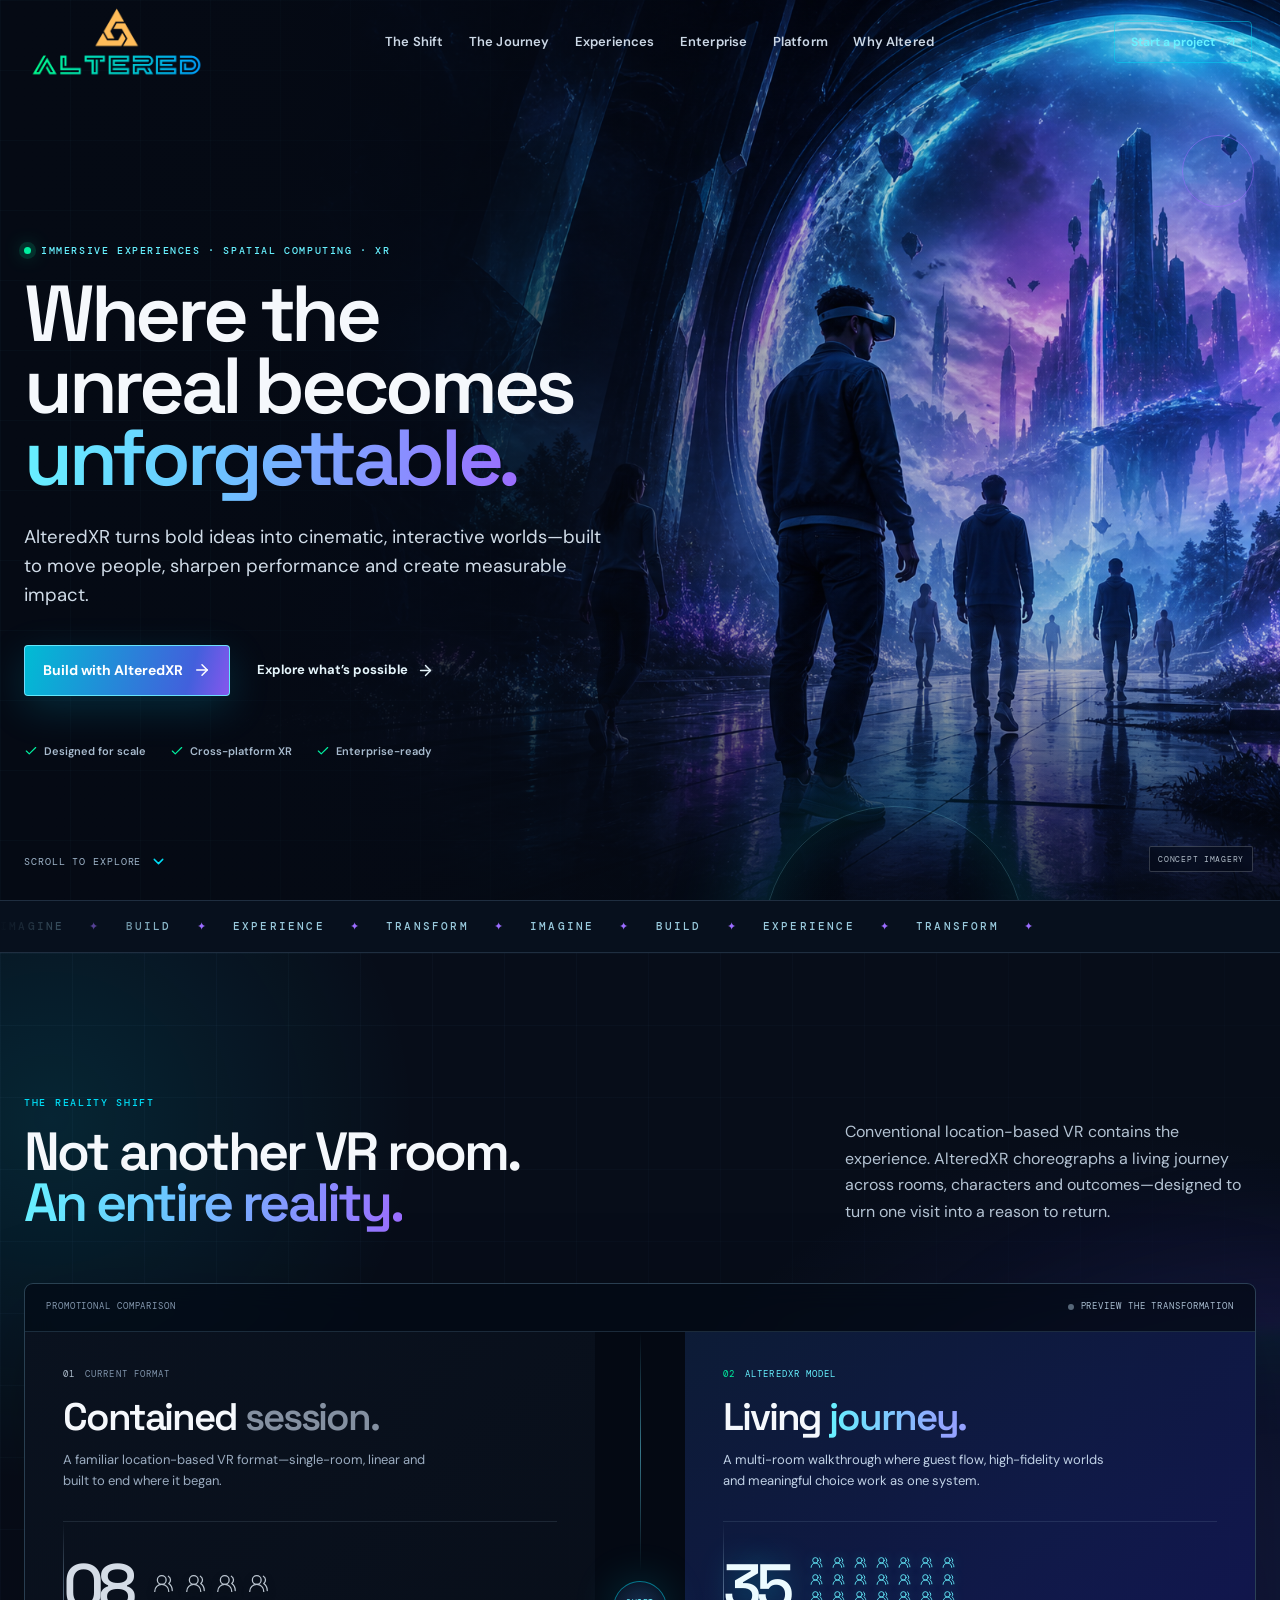
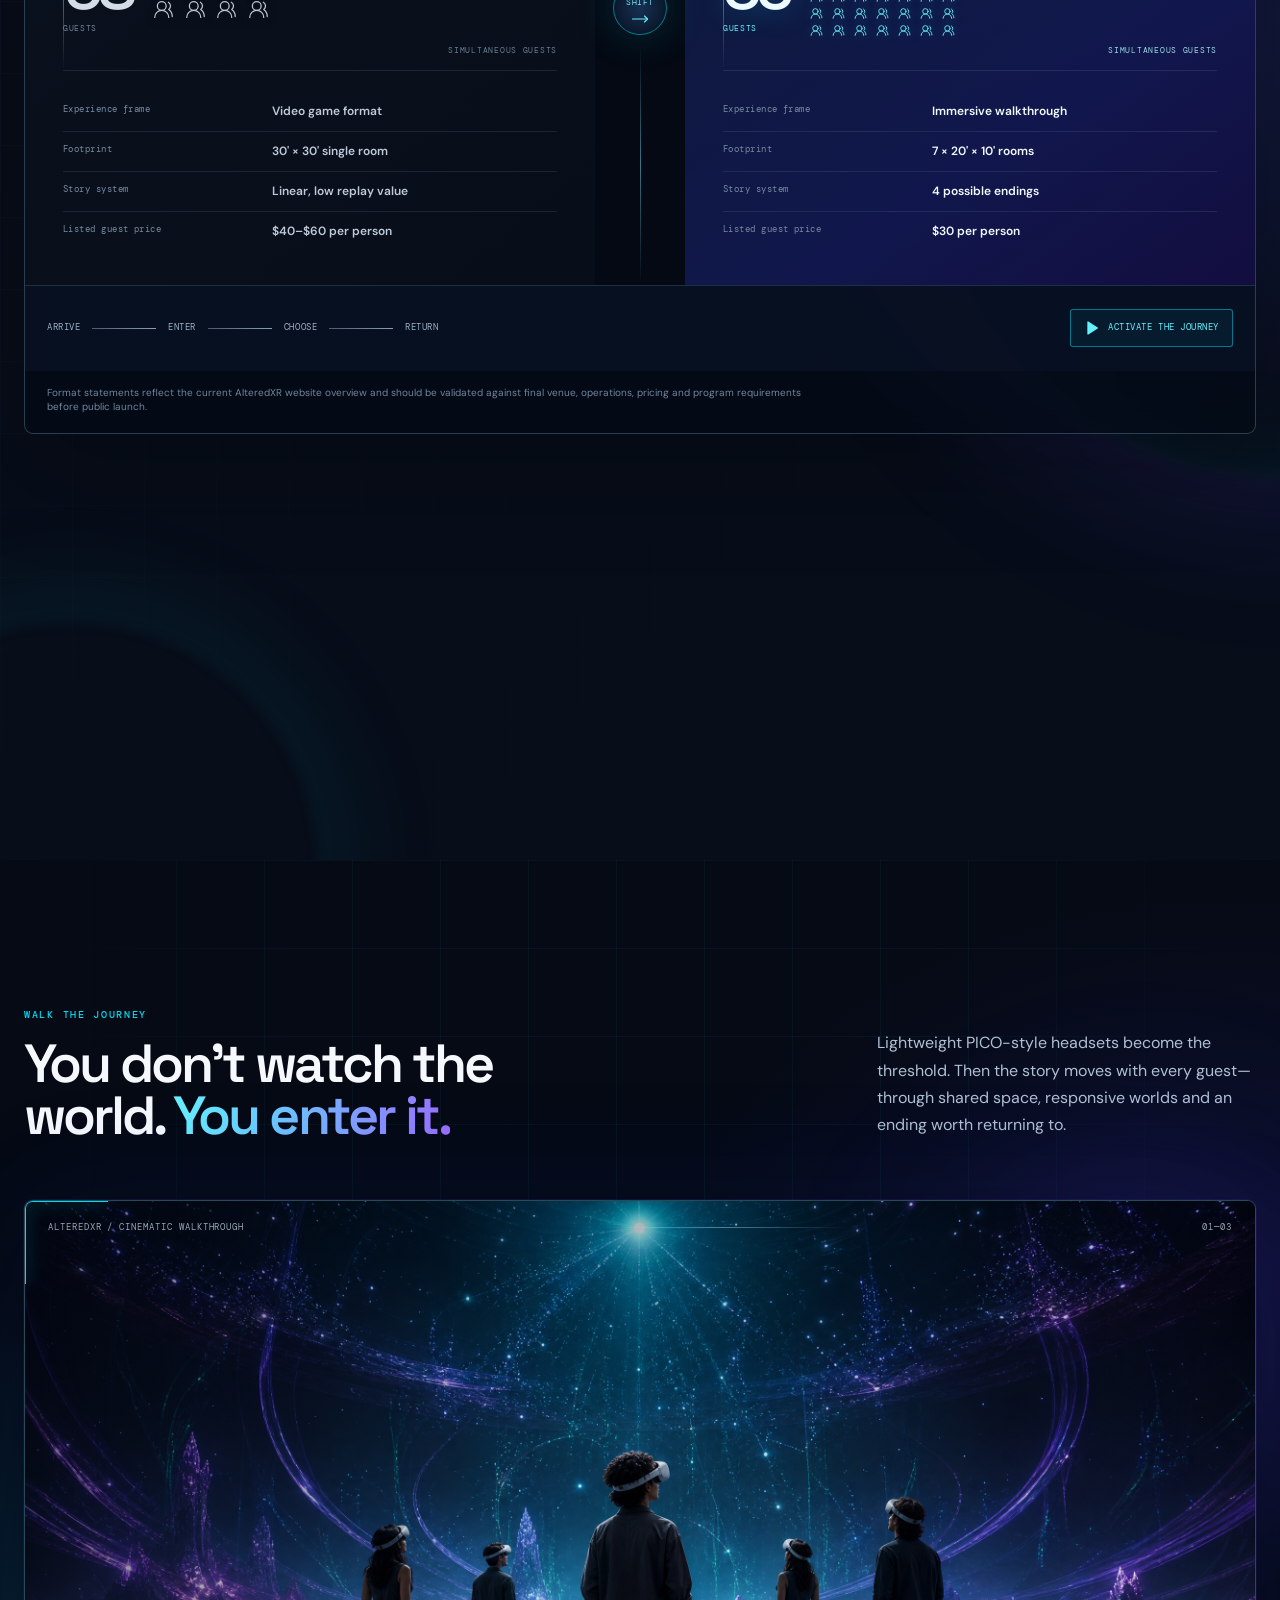
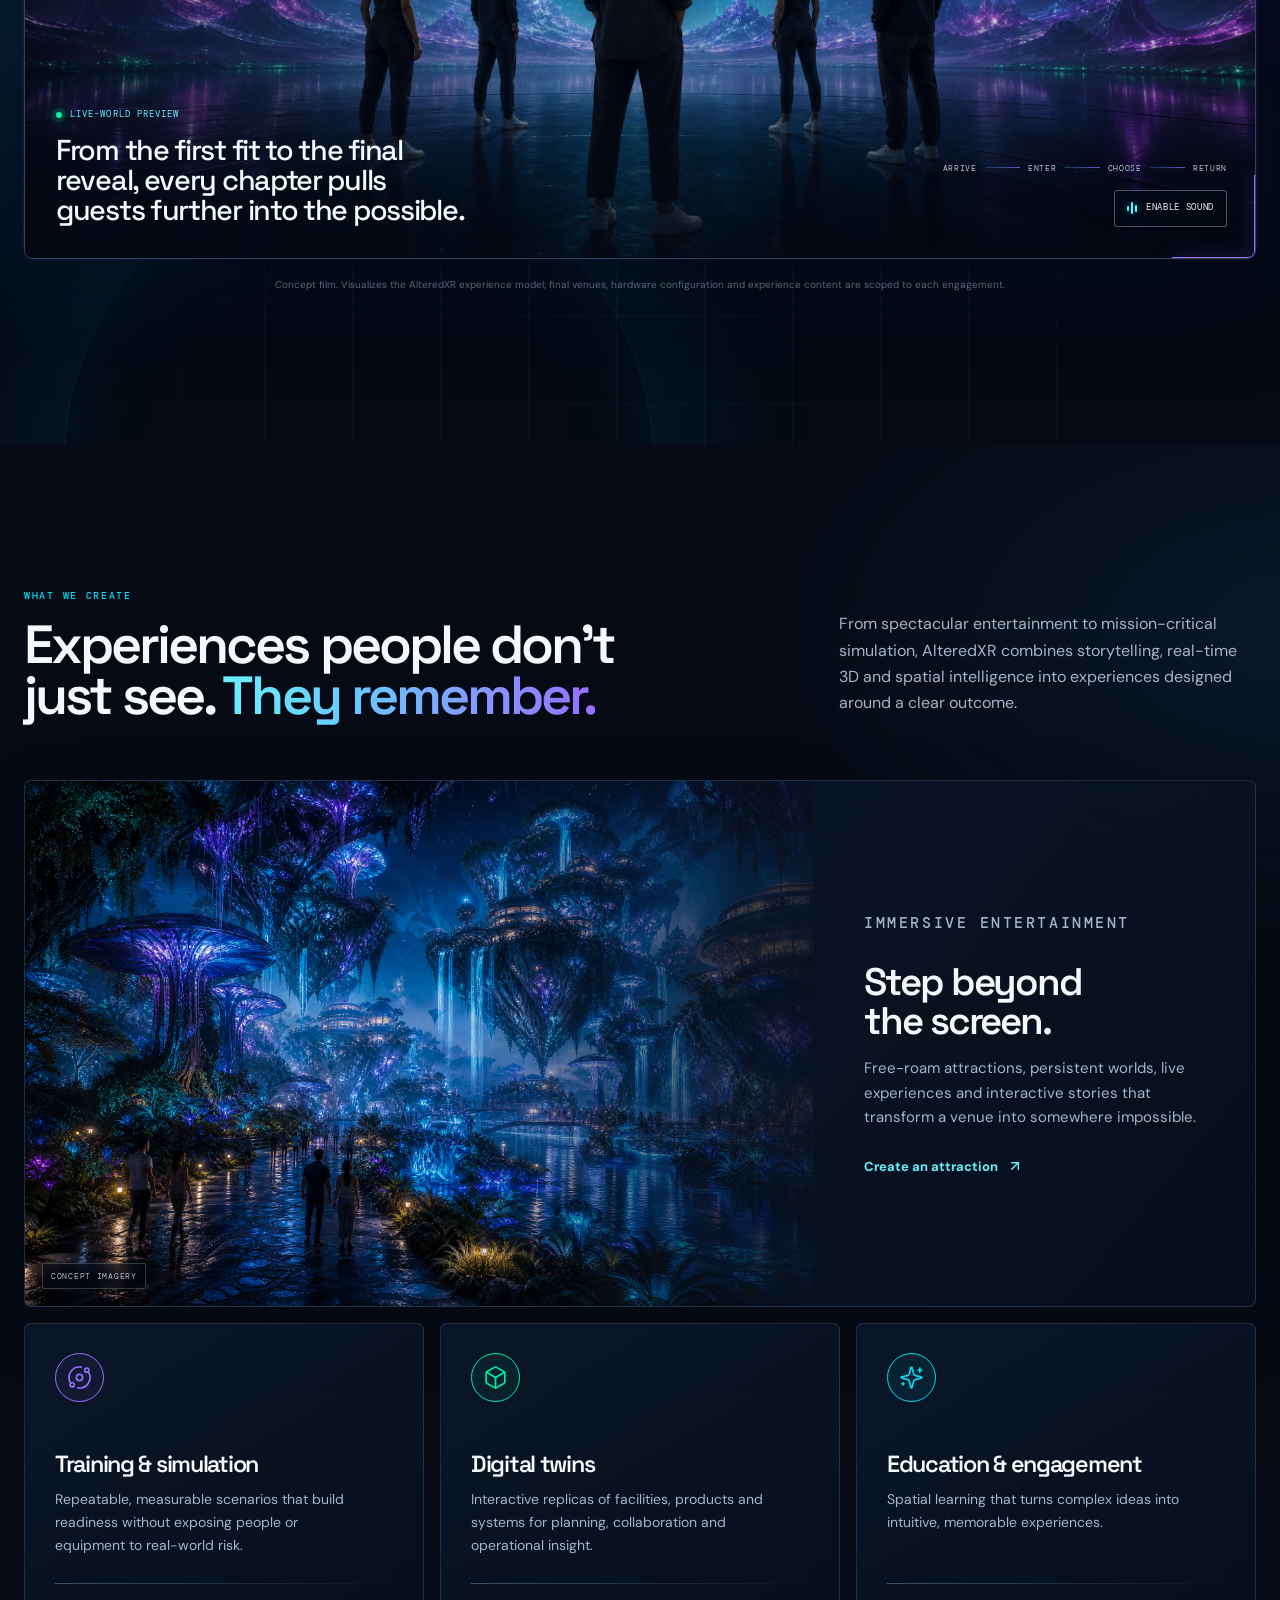
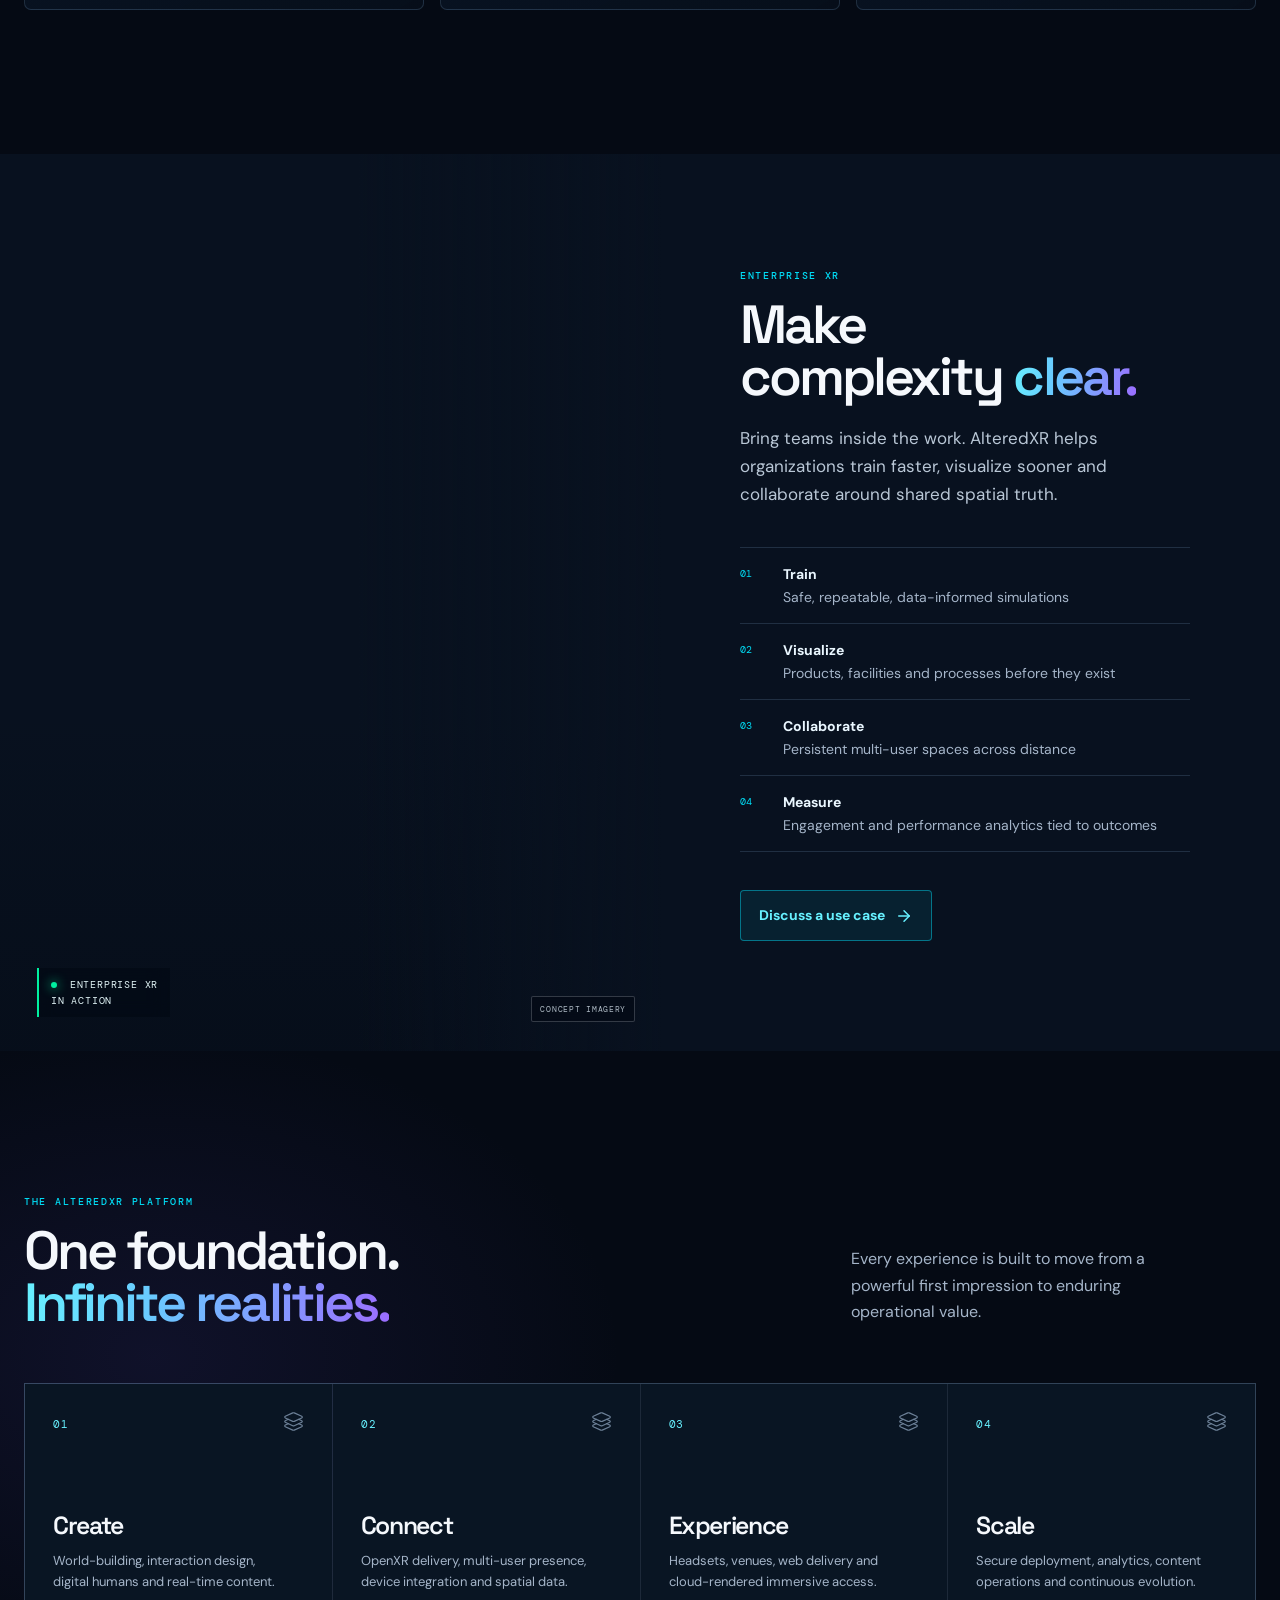
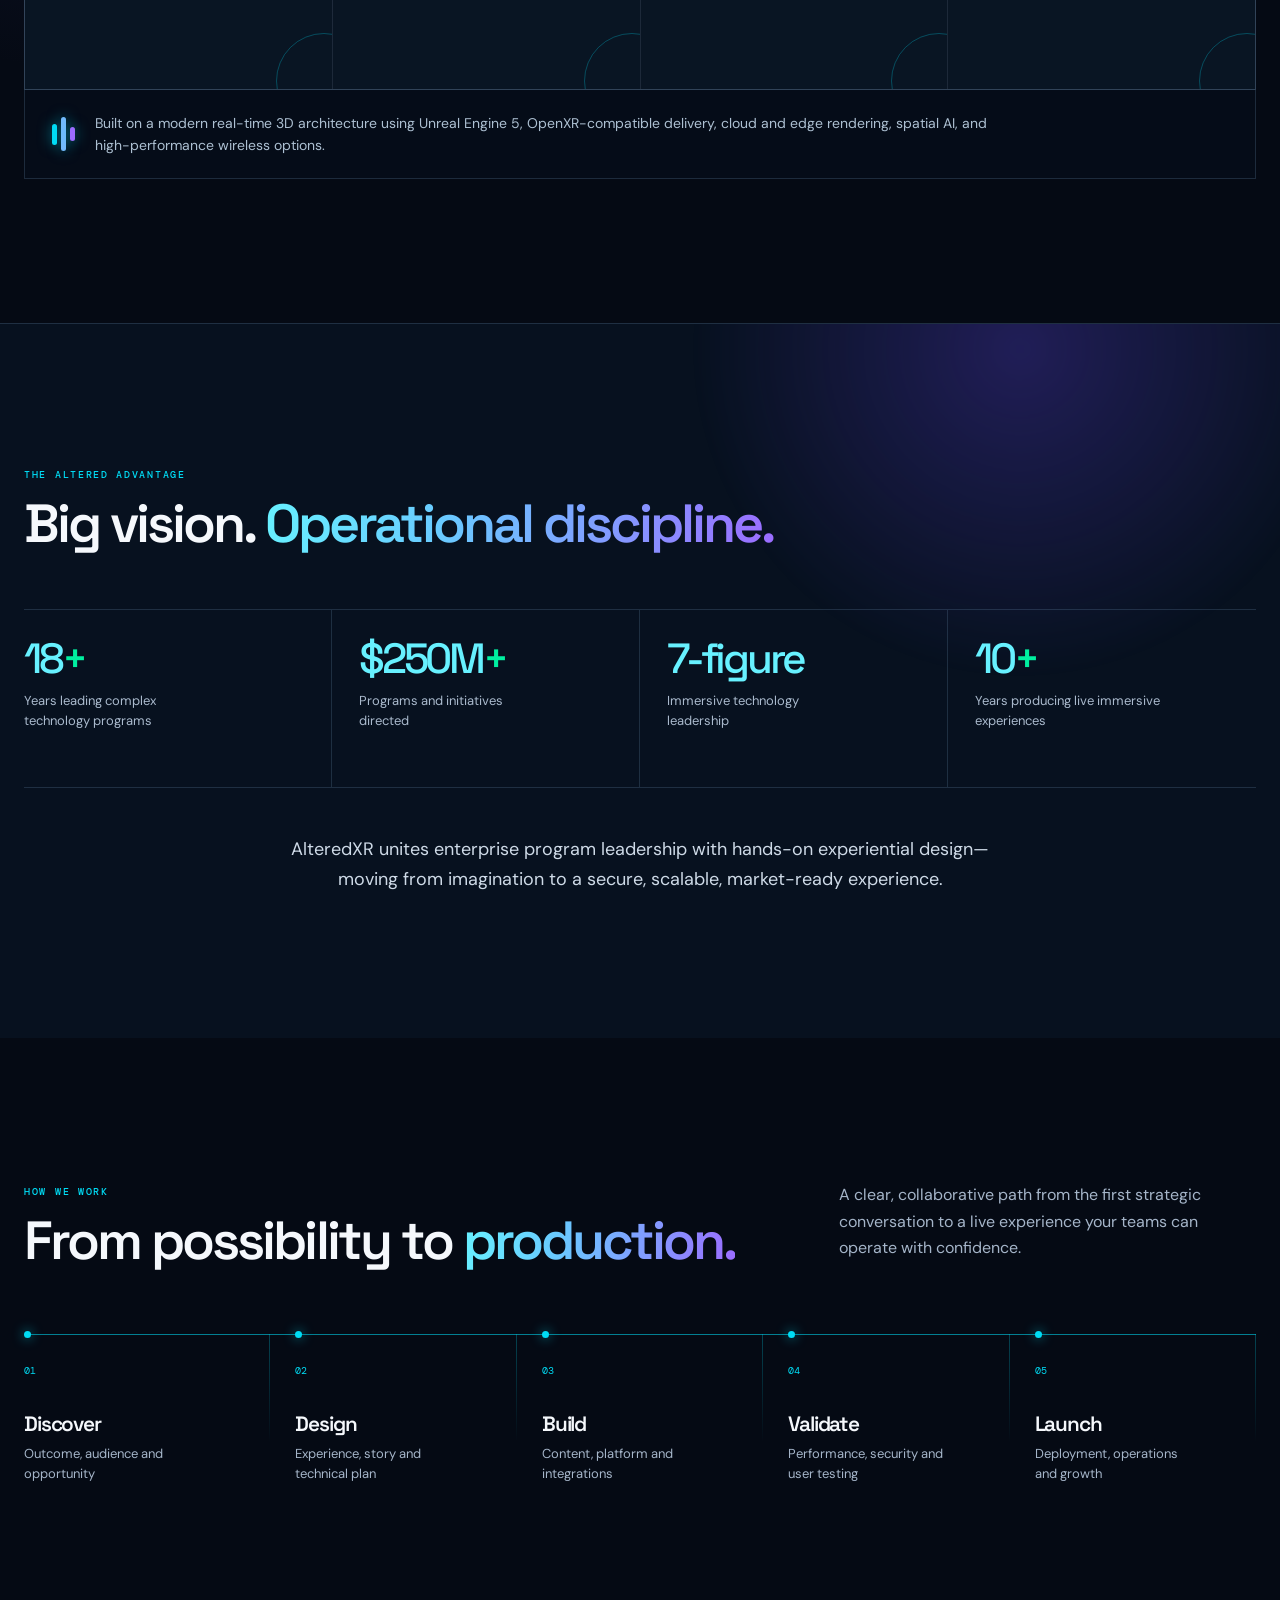
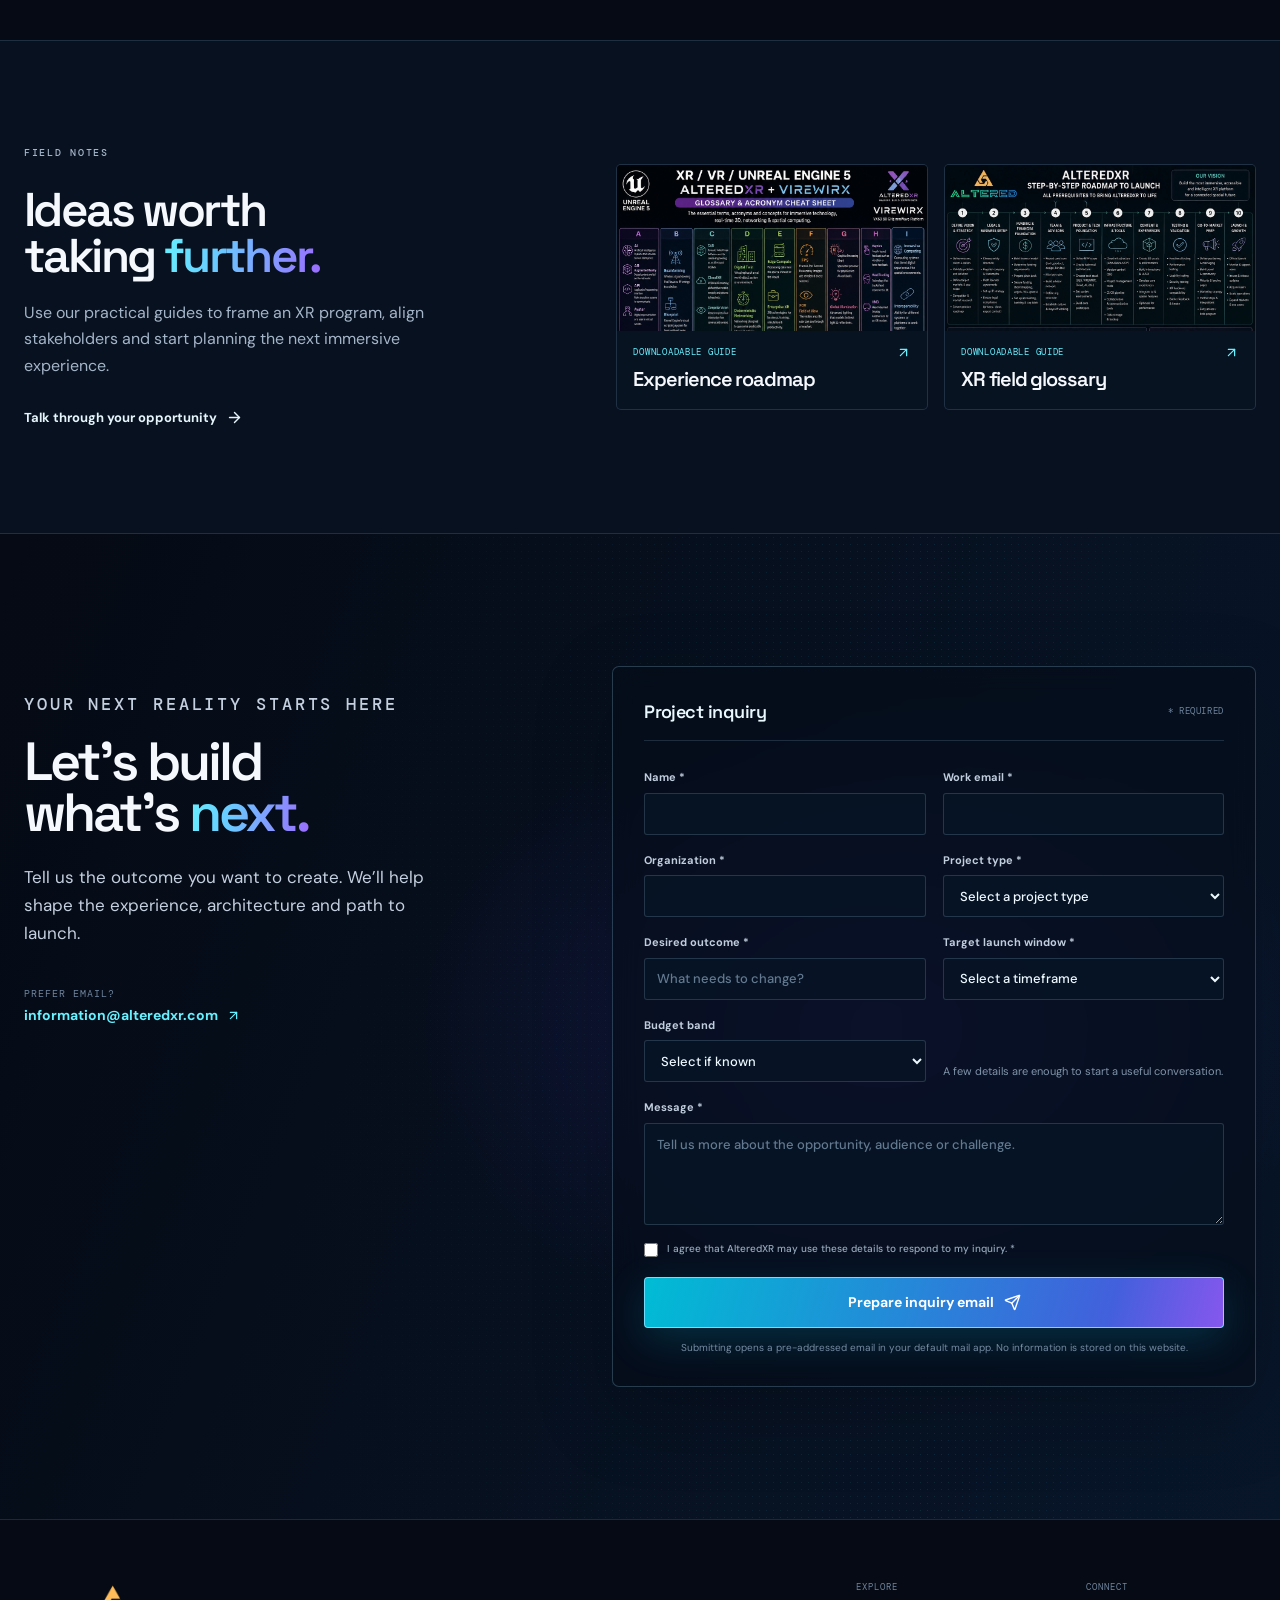
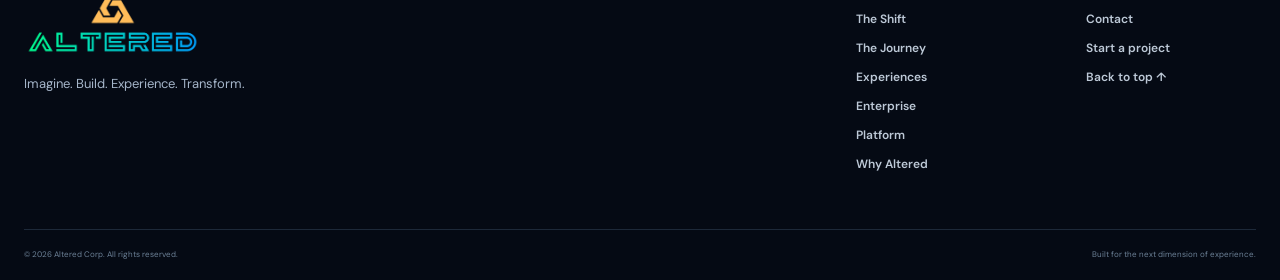
==== index.html @ 38a48eb4 "Add cinematic PICO headset journey film" ====
<!doctype html>
<html lang="en">
  <head>
    <meta charset="UTF-8" />
    <meta name="viewport" content="width=device-width, initial-scale=1.0, maximum-scale=5" />
    <meta name="theme-color" content="#050a14" />
    <meta name="description" content="AlteredXR creates premium immersive experiences and enterprise spatial-computing solutions for entertainment, training, digital twins and live events." />
    <meta name="robots" content="noindex, nofollow" />
    <link rel="canonical" href="https://alteredxr.com/" />
    <link rel="preconnect" href="https://fonts.googleapis.com" />
    <link rel="preconnect" href="https://fonts.gstatic.com" crossorigin />
    <link href="https://fonts.googleapis.com/css2?family=DM+Mono:wght@400;500&family=DM+Sans:opsz,wght@9..40,400;9..40,500;9..40,600;9..40,700&family=Space+Grotesk:wght@400;500;600;700&display=swap" rel="stylesheet" />
    <link rel="preload" as="image" href="./images/ue6-hero-concept_0cf11949.jpg" fetchpriority="high" />
    <link rel="icon" type="image/png" href="./images/altered-logo_69334501.png" />
    <meta property="og:type" content="website" />
    <meta property="og:url" content="https://alteredxr.com/" />
    <meta property="og:title" content="AlteredXR | Where the unreal becomes unforgettable" />
    <meta property="og:description" content="Immersive worlds that transform how people learn, connect, train and play." />
    <meta property="og:image" content="./images/ue6-hero-concept_0cf11949.jpg" />
    <meta name="twitter:card" content="summary_large_image" />
    <meta name="twitter:title" content="AlteredXR | Where the unreal becomes unforgettable" />
    <meta name="twitter:description" content="Immersive worlds that transform how people learn, connect, train and play." />
    <meta name="twitter:image" content="./images/ue6-hero-concept_0cf11949.jpg" />
    <title>AlteredXR | Imagine. Build. Experience.</title>
    <script type="application/ld+json">{"@context":"https://schema.org","@type":"Organization","name":"AlteredXR","url":"https://alteredxr.com/","email":"information@alteredxr.com","description":"Premium immersive experiences and enterprise spatial-computing solutions."}</script>
    <script type="module" crossorigin src="/assets/index-BRBQ6-kI.js"></script>
    <link rel="stylesheet" crossorigin href="/assets/index-BA29GfHA.css">
    <script src="/__manus__/debug-collector.js" defer></script>
  </head>
  <body>
    <script id="manus-runtime">window.__MANUS_HOST_DEV__ = false;
(function(){"use strict";var Mr={exports:{}},Kn={};/**
 * @license React
 * react-jsx-runtime.production.js
 *
 * Copyright (c) Meta Platforms, Inc. and affiliates.
 *
 * This source code is licensed under the MIT license found in the
 * LICENSE file in the root directory of this source tree.
 */var $c;function um(){if($c)return Kn;$c=1;var r=Symbol.for("react.transitional.element"),i=Symbol.for("react.fragment");function c(s,d,m){var x=null;if(m!==void 0&&(x=""+m),d.key!==void 0&&(x=""+d.key),"key"in d){m={};for(var R in d)R!=="key"&&(m[R]=d[R])}else m=d;return d=m.ref,{$$typeof:r,type:s,key:x,ref:d!==void 0?d:null,props:m}}return Kn.Fragment=i,Kn.jsx=c,Kn.jsxs=c,Kn}var Fc;function dm(){return Fc||(Fc=1,Mr.exports=um()),Mr.exports}var h=dm(),Ar={exports:{}},Pn={},Rr={exports:{}},Nr={};/**
 * @license React
 * scheduler.production.js
 *
 * Copyright (c) Meta Platforms, Inc. and affiliates.
 *
 * This source code is licensed under the MIT license found in the
 * LICENSE file in the root directory of this source tree.
 */var Ic;function fm(){return Ic||(Ic=1,function(r){function i(A,q){var B=A.length;A.push(q);t:for(;0<B;){var bt=B-1>>>1,p=A[bt];if(0<d(p,q))A[bt]=q,A[B]=p,B=bt;else break t}}function c(A){return A.length===0?null:A[0]}function s(A){if(A.length===0)return null;var q=A[0],B=A.pop();if(B!==q){A[0]=B;t:for(var bt=0,p=A.length,O=p>>>1;bt<O;){var X=2*(bt+1)-1,G=A[X],Z=X+1,st=A[Z];if(0>d(G,B))Z<p&&0>d(st,G)?(A[bt]=st,A[Z]=B,bt=Z):(A[bt]=G,A[X]=B,bt=X);else if(Z<p&&0>d(st,B))A[bt]=st,A[Z]=B,bt=Z;else break t}}return q}function d(A,q){var B=A.sortIndex-q.sortIndex;return B!==0?B:A.id-q.id}if(r.unstable_now=void 0,typeof performance=="object"&&typeof performance.now=="function"){var m=performance;r.unstable_now=function(){return m.now()}}else{var x=Date,R=x.now();r.unstable_now=function(){return x.now()-R}}var C=[],v=[],D=1,j=null,J=3,at=!1,$=!1,nt=!1,ct=!1,ht=typeof setTimeout=="function"?setTimeout:null,St=typeof clearTimeout=="function"?clearTimeout:null,_=typeof setImmediate<"u"?setImmediate:null;function Y(A){for(var q=c(v);q!==null;){if(q.callback===null)s(v);else if(q.startTime<=A)s(v),q.sortIndex=q.expirationTime,i(C,q);else break;q=c(v)}}function H(A){if(nt=!1,Y(A),!$)if(c(C)!==null)$=!0,it||(it=!0,Bt());else{var q=c(v);q!==null&&Mt(H,q.startTime-A)}}var it=!1,rt=-1,V=5,xt=-1;function Be(){return ct?!0:!(r.unstable_now()-xt<V)}function te(){if(ct=!1,it){var A=r.unstable_now();xt=A;var q=!0;try{t:{$=!1,nt&&(nt=!1,St(rt),rt=-1),at=!0;var B=J;try{e:{for(Y(A),j=c(C);j!==null&&!(j.expirationTime>A&&Be());){var bt=j.callback;if(typeof bt=="function"){j.callback=null,J=j.priorityLevel;var p=bt(j.expirationTime<=A);if(A=r.unstable_now(),typeof p=="function"){j.callback=p,Y(A),q=!0;break e}j===c(C)&&s(C),Y(A)}else s(C);j=c(C)}if(j!==null)q=!0;else{var O=c(v);O!==null&&Mt(H,O.startTime-A),q=!1}}break t}finally{j=null,J=B,at=!1}q=void 0}}finally{q?Bt():it=!1}}}var Bt;if(typeof _=="function")Bt=function(){_(te)};else if(typeof MessageChannel<"u"){var me=new MessageChannel,Se=me.port2;me.port1.onmessage=te,Bt=function(){Se.postMessage(null)}}else Bt=function(){ht(te,0)};function Mt(A,q){rt=ht(function(){A(r.unstable_now())},q)}r.unstable_IdlePriority=5,r.unstable_ImmediatePriority=1,r.unstable_LowPriority=4,r.unstable_NormalPriority=3,r.unstable_Profiling=null,r.unstable_UserBlockingPriority=2,r.unstable_cancelCallback=function(A){A.callback=null},r.unstable_forceFrameRate=function(A){0>A||125<A?console.error("forceFrameRate takes a positive int between 0 and 125, forcing frame rates higher than 125 fps is not supported"):V=0<A?Math.floor(1e3/A):5},r.unstable_getCurrentPriorityLevel=function(){return J},r.unstable_next=function(A){switch(J){case 1:case 2:case 3:var q=3;break;default:q=J}var B=J;J=q;try{return A()}finally{J=B}},r.unstable_requestPaint=function(){ct=!0},r.unstable_runWithPriority=function(A,q){switch(A){case 1:case 2:case 3:case 4:case 5:break;default:A=3}var B=J;J=A;try{return q()}finally{J=B}},r.unstable_scheduleCallback=function(A,q,B){var bt=r.unstable_now();switch(typeof B=="object"&&B!==null?(B=B.delay,B=typeof B=="number"&&0<B?bt+B:bt):B=bt,A){case 1:var p=-1;break;case 2:p=250;break;case 5:p=1073741823;break;case 4:p=1e4;break;default:p=5e3}return p=B+p,A={id:D++,callback:q,priorityLevel:A,startTime:B,expirationTime:p,sortIndex:-1},B>bt?(A.sortIndex=B,i(v,A),c(C)===null&&A===c(v)&&(nt?(St(rt),rt=-1):nt=!0,Mt(H,B-bt))):(A.sortIndex=p,i(C,A),$||at||($=!0,it||(it=!0,Bt()))),A},r.unstable_shouldYield=Be,r.unstable_wrapCallback=function(A){var q=J;return function(){var B=J;J=q;try{return A.apply(this,arguments)}finally{J=B}}}}(Nr)),Nr}var tu;function hm(){return tu||(tu=1,Rr.exports=fm()),Rr.exports}var zr={exports:{}},ut={};/**
 * @license React
 * react.production.js
 *
 * Copyright (c) Meta Platforms, Inc. and affiliates.
 *
 * This source code is licensed under the MIT license found in the
 * LICENSE file in the root directory of this source tree.
 */var eu;function mm(){if(eu)return ut;eu=1;var r=Symbol.for("react.transitional.element"),i=Symbol.for("react.portal"),c=Symbol.for("react.fragment"),s=Symbol.for("react.strict_mode"),d=Symbol.for("react.profiler"),m=Symbol.for("react.consumer"),x=Symbol.for("react.context"),R=Symbol.for("react.forward_ref"),C=Symbol.for("react.suspense"),v=Symbol.for("react.memo"),D=Symbol.for("react.lazy"),j=Symbol.iterator;function J(p){return p===null||typeof p!="object"?null:(p=j&&p[j]||p["@@iterator"],typeof p=="function"?p:null)}var at={isMounted:function(){return!1},enqueueForceUpdate:function(){},enqueueReplaceState:function(){},enqueueSetState:function(){}},$=Object.assign,nt={};function ct(p,O,X){this.props=p,this.context=O,this.refs=nt,this.updater=X||at}ct.prototype.isReactComponent={},ct.prototype.setState=function(p,O){if(typeof p!="object"&&typeof p!="function"&&p!=null)throw Error("takes an object of state variables to update or a function which returns an object of state variables.");this.updater.enqueueSetState(this,p,O,"setState")},ct.prototype.forceUpdate=function(p){this.updater.enqueueForceUpdate(this,p,"forceUpdate")};function ht(){}ht.prototype=ct.prototype;function St(p,O,X){this.props=p,this.context=O,this.refs=nt,this.updater=X||at}var _=St.prototype=new ht;_.constructor=St,$(_,ct.prototype),_.isPureReactComponent=!0;var Y=Array.isArray,H={H:null,A:null,T:null,S:null,V:null},it=Object.prototype.hasOwnProperty;function rt(p,O,X,G,Z,st){return X=st.ref,{$$typeof:r,type:p,key:O,ref:X!==void 0?X:null,props:st}}function V(p,O){return rt(p.type,O,void 0,void 0,void 0,p.props)}function xt(p){return typeof p=="object"&&p!==null&&p.$$typeof===r}function Be(p){var O={"=":"=0",":":"=2"};return"$"+p.replace(/[=:]/g,function(X){return O[X]})}var te=/\/+/g;function Bt(p,O){return typeof p=="object"&&p!==null&&p.key!=null?Be(""+p.key):O.toString(36)}function me(){}function Se(p){switch(p.status){case"fulfilled":return p.value;case"rejected":throw p.reason;default:switch(typeof p.status=="string"?p.then(me,me):(p.status="pending",p.then(function(O){p.status==="pending"&&(p.status="fulfilled",p.value=O)},function(O){p.status==="pending"&&(p.status="rejected",p.reason=O)})),p.status){case"fulfilled":return p.value;case"rejected":throw p.reason}}throw p}function Mt(p,O,X,G,Z){var st=typeof p;(st==="undefined"||st==="boolean")&&(p=null);var I=!1;if(p===null)I=!0;else switch(st){case"bigint":case"string":case"number":I=!0;break;case"object":switch(p.$$typeof){case r:case i:I=!0;break;case D:return I=p._init,Mt(I(p._payload),O,X,G,Z)}}if(I)return Z=Z(p),I=G===""?"."+Bt(p,0):G,Y(Z)?(X="",I!=null&&(X=I.replace(te,"$&/")+"/"),Mt(Z,O,X,"",function(Jt){return Jt})):Z!=null&&(xt(Z)&&(Z=V(Z,X+(Z.key==null||p&&p.key===Z.key?"":(""+Z.key).replace(te,"$&/")+"/")+I)),O.push(Z)),1;I=0;var gt=G===""?".":G+":";if(Y(p))for(var Tt=0;Tt<p.length;Tt++)G=p[Tt],st=gt+Bt(G,Tt),I+=Mt(G,O,X,st,Z);else if(Tt=J(p),typeof Tt=="function")for(p=Tt.call(p),Tt=0;!(G=p.next()).done;)G=G.value,st=gt+Bt(G,Tt++),I+=Mt(G,O,X,st,Z);else if(st==="object"){if(typeof p.then=="function")return Mt(Se(p),O,X,G,Z);throw O=String(p),Error("Objects are not valid as a React child (found: "+(O==="[object Object]"?"object with keys {"+Object.keys(p).join(", ")+"}":O)+"). If you meant to render a collection of children, use an array instead.")}return I}function A(p,O,X){if(p==null)return p;var G=[],Z=0;return Mt(p,G,"","",function(st){return O.call(X,st,Z++)}),G}function q(p){if(p._status===-1){var O=p._result;O=O(),O.then(function(X){(p._status===0||p._status===-1)&&(p._status=1,p._result=X)},function(X){(p._status===0||p._status===-1)&&(p._status=2,p._result=X)}),p._status===-1&&(p._status=0,p._result=O)}if(p._status===1)return p._result.default;throw p._result}var B=typeof reportError=="function"?reportError:function(p){if(typeof window=="object"&&typeof window.ErrorEvent=="function"){var O=new window.ErrorEvent("error",{bubbles:!0,cancelable:!0,message:typeof p=="object"&&p!==null&&typeof p.message=="string"?String(p.message):String(p),error:p});if(!window.dispatchEvent(O))return}else if(typeof process=="object"&&typeof process.emit=="function"){process.emit("uncaughtException",p);return}console.error(p)};function bt(){}return ut.Children={map:A,forEach:function(p,O,X){A(p,function(){O.apply(this,arguments)},X)},count:function(p){var O=0;return A(p,function(){O++}),O},toArray:function(p){return A(p,function(O){return O})||[]},only:function(p){if(!xt(p))throw Error("React.Children.only expected to receive a single React element child.");return p}},ut.Component=ct,ut.Fragment=c,ut.Profiler=d,ut.PureComponent=St,ut.StrictMode=s,ut.Suspense=C,ut.__CLIENT_INTERNALS_DO_NOT_USE_OR_WARN_USERS_THEY_CANNOT_UPGRADE=H,ut.__COMPILER_RUNTIME={__proto__:null,c:function(p){return H.H.useMemoCache(p)}},ut.cache=function(p){return function(){return p.apply(null,arguments)}},ut.cloneElement=function(p,O,X){if(p==null)throw Error("The argument must be a React element, but you passed "+p+".");var G=$({},p.props),Z=p.key,st=void 0;if(O!=null)for(I in O.ref!==void 0&&(st=void 0),O.key!==void 0&&(Z=""+O.key),O)!it.call(O,I)||I==="key"||I==="__self"||I==="__source"||I==="ref"&&O.ref===void 0||(G[I]=O[I]);var I=arguments.length-2;if(I===1)G.children=X;else if(1<I){for(var gt=Array(I),Tt=0;Tt<I;Tt++)gt[Tt]=arguments[Tt+2];G.children=gt}return rt(p.type,Z,void 0,void 0,st,G)},ut.createContext=function(p){return p={$$typeof:x,_currentValue:p,_currentValue2:p,_threadCount:0,Provider:null,Consumer:null},p.Provider=p,p.Consumer={$$typeof:m,_context:p},p},ut.createElement=function(p,O,X){var G,Z={},st=null;if(O!=null)for(G in O.key!==void 0&&(st=""+O.key),O)it.call(O,G)&&G!=="key"&&G!=="__self"&&G!=="__source"&&(Z[G]=O[G]);var I=arguments.length-2;if(I===1)Z.children=X;else if(1<I){for(var gt=Array(I),Tt=0;Tt<I;Tt++)gt[Tt]=arguments[Tt+2];Z.children=gt}if(p&&p.defaultProps)for(G in I=p.defaultProps,I)Z[G]===void 0&&(Z[G]=I[G]);return rt(p,st,void 0,void 0,null,Z)},ut.createRef=function(){return{current:null}},ut.forwardRef=function(p){return{$$typeof:R,render:p}},ut.isValidElement=xt,ut.lazy=function(p){return{$$typeof:D,_payload:{_status:-1,_result:p},_init:q}},ut.memo=function(p,O){return{$$typeof:v,type:p,compare:O===void 0?null:O}},ut.startTransition=function(p){var O=H.T,X={};H.T=X;try{var G=p(),Z=H.S;Z!==null&&Z(X,G),typeof G=="object"&&G!==null&&typeof G.then=="function"&&G.then(bt,B)}catch(st){B(st)}finally{H.T=O}},ut.unstable_useCacheRefresh=function(){return H.H.useCacheRefresh()},ut.use=function(p){return H.H.use(p)},ut.useActionState=function(p,O,X){return H.H.useActionState(p,O,X)},ut.useCallback=function(p,O){return H.H.useCallback(p,O)},ut.useContext=function(p){return H.H.useContext(p)},ut.useDebugValue=function(){},ut.useDeferredValue=function(p,O){return H.H.useDeferredValue(p,O)},ut.useEffect=function(p,O,X){var G=H.H;if(typeof X=="function")throw Error("useEffect CRUD overload is not enabled in this build of React.");return G.useEffect(p,O)},ut.useId=function(){return H.H.useId()},ut.useImperativeHandle=function(p,O,X){return H.H.useImperativeHandle(p,O,X)},ut.useInsertionEffect=function(p,O){return H.H.useInsertionEffect(p,O)},ut.useLayoutEffect=function(p,O){return H.H.useLayoutEffect(p,O)},ut.useMemo=function(p,O){return H.H.useMemo(p,O)},ut.useOptimistic=function(p,O){return H.H.useOptimistic(p,O)},ut.useReducer=function(p,O,X){return H.H.useReducer(p,O,X)},ut.useRef=function(p){return H.H.useRef(p)},ut.useState=function(p){return H.H.useState(p)},ut.useSyncExternalStore=function(p,O,X){return H.H.useSyncExternalStore(p,O,X)},ut.useTransition=function(){return H.H.useTransition()},ut.version="19.1.1",ut}var lu;function _r(){return lu||(lu=1,zr.exports=mm()),zr.exports}var kr={exports:{}},he={};/**
 * @license React
 * react-dom.production.js
 *
 * Copyright (c) Meta Platforms, Inc. and affiliates.
 *
 * This source code is licensed under the MIT license found in the
 * LICENSE file in the root directory of this source tree.
 */var au;function gm(){if(au)return he;au=1;var r=_r();function i(C){var v="https://react.dev/errors/"+C;if(1<arguments.length){v+="?args[]="+encodeURIComponent(arguments[1]);for(var D=2;D<arguments.length;D++)v+="&args[]="+encodeURIComponent(arguments[D])}return"Minified React error #"+C+"; visit "+v+" for the full message or use the non-minified dev environment for full errors and additional helpful warnings."}function c(){}var s={d:{f:c,r:function(){throw Error(i(522))},D:c,C:c,L:c,m:c,X:c,S:c,M:c},p:0,findDOMNode:null},d=Symbol.for("react.portal");function m(C,v,D){var j=3<arguments.length&&arguments[3]!==void 0?arguments[3]:null;return{$$typeof:d,key:j==null?null:""+j,children:C,containerInfo:v,implementation:D}}var x=r.__CLIENT_INTERNALS_DO_NOT_USE_OR_WARN_USERS_THEY_CANNOT_UPGRADE;function R(C,v){if(C==="font")return"";if(typeof v=="string")return v==="use-credentials"?v:""}return he.__DOM_INTERNALS_DO_NOT_USE_OR_WARN_USERS_THEY_CANNOT_UPGRADE=s,he.createPortal=function(C,v){var D=2<arguments.length&&arguments[2]!==void 0?arguments[2]:null;if(!v||v.nodeType!==1&&v.nodeType!==9&&v.nodeType!==11)throw Error(i(299));return m(C,v,null,D)},he.flushSync=function(C){var v=x.T,D=s.p;try{if(x.T=null,s.p=2,C)return C()}finally{x.T=v,s.p=D,s.d.f()}},he.preconnect=function(C,v){typeof C=="string"&&(v?(v=v.crossOrigin,v=typeof v=="string"?v==="use-credentials"?v:"":void 0):v=null,s.d.C(C,v))},he.prefetchDNS=function(C){typeof C=="string"&&s.d.D(C)},he.preinit=function(C,v){if(typeof C=="string"&&v&&typeof v.as=="string"){var D=v.as,j=R(D,v.crossOrigin),J=typeof v.integrity=="string"?v.integrity:void 0,at=typeof v.fetchPriority=="string"?v.fetchPriority:void 0;D==="style"?s.d.S(C,typeof v.precedence=="string"?v.precedence:void 0,{crossOrigin:j,integrity:J,fetchPriority:at}):D==="script"&&s.d.X(C,{crossOrigin:j,integrity:J,fetchPriority:at,nonce:typeof v.nonce=="string"?v.nonce:void 0})}},he.preinitModule=function(C,v){if(typeof C=="string")if(typeof v=="object"&&v!==null){if(v.as==null||v.as==="script"){var D=R(v.as,v.crossOrigin);s.d.M(C,{crossOrigin:D,integrity:typeof v.integrity=="string"?v.integrity:void 0,nonce:typeof v.nonce=="string"?v.nonce:void 0})}}else v==null&&s.d.M(C)},he.preload=function(C,v){if(typeof C=="string"&&typeof v=="object"&&v!==null&&typeof v.as=="string"){var D=v.as,j=R(D,v.crossOrigin);s.d.L(C,D,{crossOrigin:j,integrity:typeof v.integrity=="string"?v.integrity:void 0,nonce:typeof v.nonce=="string"?v.nonce:void 0,type:typeof v.type=="string"?v.type:void 0,fetchPriority:typeof v.fetchPriority=="string"?v.fetchPriority:void 0,referrerPolicy:typeof v.referrerPolicy=="string"?v.referrerPolicy:void 0,imageSrcSet:typeof v.imageSrcSet=="string"?v.imageSrcSet:void 0,imageSizes:typeof v.imageSizes=="string"?v.imageSizes:void 0,media:typeof v.media=="string"?v.media:void 0})}},he.preloadModule=function(C,v){if(typeof C=="string")if(v){var D=R(v.as,v.crossOrigin);s.d.m(C,{as:typeof v.as=="string"&&v.as!=="script"?v.as:void 0,crossOrigin:D,integrity:typeof v.integrity=="string"?v.integrity:void 0})}else s.d.m(C)},he.requestFormReset=function(C){s.d.r(C)},he.unstable_batchedUpdates=function(C,v){return C(v)},he.useFormState=function(C,v,D){return x.H.useFormState(C,v,D)},he.useFormStatus=function(){return x.H.useHostTransitionStatus()},he.version="19.1.1",he}var nu;function pm(){if(nu)return kr.exports;nu=1;function r(){if(!(typeof __REACT_DEVTOOLS_GLOBAL_HOOK__>"u"||typeof __REACT_DEVTOOLS_GLOBAL_HOOK__.checkDCE!="function"))try{__REACT_DEVTOOLS_GLOBAL_HOOK__.checkDCE(r)}catch(i){console.error(i)}}return r(),kr.exports=gm(),kr.exports}/**
 * @license React
 * react-dom-client.production.js
 *
 * Copyright (c) Meta Platforms, Inc. and affiliates.
 *
 * This source code is licensed under the MIT license found in the
 * LICENSE file in the root directory of this source tree.
 */var ou;function ym(){if(ou)return Pn;ou=1;var r=hm(),i=_r(),c=pm();function s(t){var e="https://react.dev/errors/"+t;if(1<arguments.length){e+="?args[]="+encodeURIComponent(arguments[1]);for(var l=2;l<arguments.length;l++)e+="&args[]="+encodeURIComponent(arguments[l])}return"Minified React error #"+t+"; visit "+e+" for the full message or use the non-minified dev environment for full errors and additional helpful warnings."}function d(t){return!(!t||t.nodeType!==1&&t.nodeType!==9&&t.nodeType!==11)}function m(t){var e=t,l=t;if(t.alternate)for(;e.return;)e=e.return;else{t=e;do e=t,(e.flags&4098)!==0&&(l=e.return),t=e.return;while(t)}return e.tag===3?l:null}function x(t){if(t.tag===13){var e=t.memoizedState;if(e===null&&(t=t.alternate,t!==null&&(e=t.memoizedState)),e!==null)return e.dehydrated}return null}function R(t){if(m(t)!==t)throw Error(s(188))}function C(t){var e=t.alternate;if(!e){if(e=m(t),e===null)throw Error(s(188));return e!==t?null:t}for(var l=t,a=e;;){var n=l.return;if(n===null)break;var o=n.alternate;if(o===null){if(a=n.return,a!==null){l=a;continue}break}if(n.child===o.child){for(o=n.child;o;){if(o===l)return R(n),t;if(o===a)return R(n),e;o=o.sibling}throw Error(s(188))}if(l.return!==a.return)l=n,a=o;else{for(var u=!1,f=n.child;f;){if(f===l){u=!0,l=n,a=o;break}if(f===a){u=!0,a=n,l=o;break}f=f.sibling}if(!u){for(f=o.child;f;){if(f===l){u=!0,l=o,a=n;break}if(f===a){u=!0,a=o,l=n;break}f=f.sibling}if(!u)throw Error(s(189))}}if(l.alternate!==a)throw Error(s(190))}if(l.tag!==3)throw Error(s(188));return l.stateNode.current===l?t:e}function v(t){var e=t.tag;if(e===5||e===26||e===27||e===6)return t;for(t=t.child;t!==null;){if(e=v(t),e!==null)return e;t=t.sibling}return null}var D=Object.assign,j=Symbol.for("react.element"),J=Symbol.for("react.transitional.element"),at=Symbol.for("react.portal"),$=Symbol.for("react.fragment"),nt=Symbol.for("react.strict_mode"),ct=Symbol.for("react.profiler"),ht=Symbol.for("react.provider"),St=Symbol.for("react.consumer"),_=Symbol.for("react.context"),Y=Symbol.for("react.forward_ref"),H=Symbol.for("react.suspense"),it=Symbol.for("react.suspense_list"),rt=Symbol.for("react.memo"),V=Symbol.for("react.lazy"),xt=Symbol.for("react.activity"),Be=Symbol.for("react.memo_cache_sentinel"),te=Symbol.iterator;function Bt(t){return t===null||typeof t!="object"?null:(t=te&&t[te]||t["@@iterator"],typeof t=="function"?t:null)}var me=Symbol.for("react.client.reference");function Se(t){if(t==null)return null;if(typeof t=="function")return t.$$typeof===me?null:t.displayName||t.name||null;if(typeof t=="string")return t;switch(t){case $:return"Fragment";case ct:return"Profiler";case nt:return"StrictMode";case H:return"Suspense";case it:return"SuspenseList";case xt:return"Activity"}if(typeof t=="object")switch(t.$$typeof){case at:return"Portal";case _:return(t.displayName||"Context")+".Provider";case St:return(t._context.displayName||"Context")+".Consumer";case Y:var e=t.render;return t=t.displayName,t||(t=e.displayName||e.name||"",t=t!==""?"ForwardRef("+t+")":"ForwardRef"),t;case rt:return e=t.displayName||null,e!==null?e:Se(t.type)||"Memo";case V:e=t._payload,t=t._init;try{return Se(t(e))}catch{}}return null}var Mt=Array.isArray,A=i.__CLIENT_INTERNALS_DO_NOT_USE_OR_WARN_USERS_THEY_CANNOT_UPGRADE,q=c.__DOM_INTERNALS_DO_NOT_USE_OR_WARN_USERS_THEY_CANNOT_UPGRADE,B={pending:!1,data:null,method:null,action:null},bt=[],p=-1;function O(t){return{current:t}}function X(t){0>p||(t.current=bt[p],bt[p]=null,p--)}function G(t,e){p++,bt[p]=t.current,t.current=e}var Z=O(null),st=O(null),I=O(null),gt=O(null);function Tt(t,e){switch(G(I,e),G(st,t),G(Z,null),e.nodeType){case 9:case 11:t=(t=e.documentElement)&&(t=t.namespaceURI)?Hh(t):0;break;default:if(t=e.tagName,e=e.namespaceURI)e=Hh(e),t=Uh(e,t);else switch(t){case"svg":t=1;break;case"math":t=2;break;default:t=0}}X(Z),G(Z,t)}function Jt(){X(Z),X(st),X(I)}function Ke(t){t.memoizedState!==null&&G(gt,t);var e=Z.current,l=Uh(e,t.type);e!==l&&(G(st,t),G(Z,l))}function Ce(t){st.current===t&&(X(Z),X(st)),gt.current===t&&(X(gt),Wo._currentValue=B)}var Pe=Object.prototype.hasOwnProperty,yl=r.unstable_scheduleCallback,sn=r.unstable_cancelCallback,Ca=r.unstable_shouldYield,ri=r.unstable_requestPaint,ge=r.unstable_now,si=r.unstable_getCurrentPriorityLevel,Ul=r.unstable_ImmediatePriority,Fn=r.unstable_UserBlockingPriority,nl=r.unstable_NormalPriority,ci=r.unstable_LowPriority,Gl=r.unstable_IdlePriority,ui=r.log,Ea=r.unstable_setDisableYieldValue,ql=null,Wt=null;function Je(t){if(typeof ui=="function"&&Ea(t),Wt&&typeof Wt.setStrictMode=="function")try{Wt.setStrictMode(ql,t)}catch{}}var $t=Math.clz32?Math.clz32:fi,di=Math.log,Ta=Math.LN2;function fi(t){return t>>>=0,t===0?32:31-(di(t)/Ta|0)|0}var L=256,cn=4194304;function vl(t){var e=t&42;if(e!==0)return e;switch(t&-t){case 1:return 1;case 2:return 2;case 4:return 4;case 8:return 8;case 16:return 16;case 32:return 32;case 64:return 64;case 128:return 128;case 256:case 512:case 1024:case 2048:case 4096:case 8192:case 16384:case 32768:case 65536:case 131072:case 262144:case 524288:case 1048576:case 2097152:return t&4194048;case 4194304:case 8388608:case 16777216:case 33554432:return t&62914560;case 67108864:return 67108864;case 134217728:return 134217728;case 268435456:return 268435456;case 536870912:return 536870912;case 1073741824:return 0;default:return t}}function un(t,e,l){var a=t.pendingLanes;if(a===0)return 0;var n=0,o=t.suspendedLanes,u=t.pingedLanes;t=t.warmLanes;var f=a&134217727;return f!==0?(a=f&~o,a!==0?n=vl(a):(u&=f,u!==0?n=vl(u):l||(l=f&~t,l!==0&&(n=vl(l))))):(f=a&~o,f!==0?n=vl(f):u!==0?n=vl(u):l||(l=a&~t,l!==0&&(n=vl(l)))),n===0?0:e!==0&&e!==n&&(e&o)===0&&(o=n&-n,l=e&-e,o>=l||o===32&&(l&4194048)!==0)?e:n}function Dt(t,e){return(t.pendingLanes&~(t.suspendedLanes&~t.pingedLanes)&e)===0}function In(t,e){switch(t){case 1:case 2:case 4:case 8:case 64:return e+250;case 16:case 32:case 128:case 256:case 512:case 1024:case 2048:case 4096:case 8192:case 16384:case 32768:case 65536:case 131072:case 262144:case 524288:case 1048576:case 2097152:return e+5e3;case 4194304:case 8388608:case 16777216:case 33554432:return-1;case 67108864:case 134217728:case 268435456:case 536870912:case 1073741824:return-1;default:return-1}}function to(){var t=L;return L<<=1,(L&4194048)===0&&(L=256),t}function hi(){var t=cn;return cn<<=1,(cn&62914560)===0&&(cn=4194304),t}function eo(t){for(var e=[],l=0;31>l;l++)e.push(t);return e}function Da(t,e){t.pendingLanes|=e,e!==268435456&&(t.suspendedLanes=0,t.pingedLanes=0,t.warmLanes=0)}function Ir(t,e,l,a,n,o){var u=t.pendingLanes;t.pendingLanes=l,t.suspendedLanes=0,t.pingedLanes=0,t.warmLanes=0,t.expiredLanes&=l,t.entangledLanes&=l,t.errorRecoveryDisabledLanes&=l,t.shellSuspendCounter=0;var f=t.entanglements,g=t.expirationTimes,S=t.hiddenUpdates;for(l=u&~l;0<l;){var N=31-$t(l),k=1<<N;f[N]=0,g[N]=-1;var E=S[N];if(E!==null)for(S[N]=null,N=0;N<E.length;N++){var T=E[N];T!==null&&(T.lane&=-536870913)}l&=~k}a!==0&&mi(t,a,0),o!==0&&n===0&&t.tag!==0&&(t.suspendedLanes|=o&~(u&~e))}function mi(t,e,l){t.pendingLanes|=e,t.suspendedLanes&=~e;var a=31-$t(e);t.entangledLanes|=e,t.entanglements[a]=t.entanglements[a]|1073741824|l&4194090}function gi(t,e){var l=t.entangledLanes|=e;for(t=t.entanglements;l;){var a=31-$t(l),n=1<<a;n&e|t[a]&e&&(t[a]|=e),l&=~n}}function lo(t){switch(t){case 2:t=1;break;case 8:t=4;break;case 32:t=16;break;case 256:case 512:case 1024:case 2048:case 4096:case 8192:case 16384:case 32768:case 65536:case 131072:case 262144:case 524288:case 1048576:case 2097152:case 4194304:case 8388608:case 16777216:case 33554432:t=128;break;case 268435456:t=134217728;break;default:t=0}return t}function ao(t){return t&=-t,2<t?8<t?(t&134217727)!==0?32:268435456:8:2}function pi(){var t=q.p;return t!==0?t:(t=window.event,t===void 0?32:nm(t.type))}function ts(t,e){var l=q.p;try{return q.p=t,e()}finally{q.p=l}}var ol=Math.random().toString(36).slice(2),ee="__reactFiber$"+ol,pe="__reactProps$"+ol,Yl="__reactContainer$"+ol,no="__reactEvents$"+ol,es="__reactListeners$"+ol,ls="__reactHandles$"+ol,yi="__reactResources$"+ol,Ma="__reactMarker$"+ol;function oo(t){delete t[ee],delete t[pe],delete t[no],delete t[es],delete t[ls]}function Vl(t){var e=t[ee];if(e)return e;for(var l=t.parentNode;l;){if(e=l[Yl]||l[ee]){if(l=e.alternate,e.child!==null||l!==null&&l.child!==null)for(t=Vh(t);t!==null;){if(l=t[ee])return l;t=Vh(t)}return e}t=l,l=t.parentNode}return null}function Xl(t){if(t=t[ee]||t[Yl]){var e=t.tag;if(e===5||e===6||e===13||e===26||e===27||e===3)return t}return null}function Aa(t){var e=t.tag;if(e===5||e===26||e===27||e===6)return t.stateNode;throw Error(s(33))}function Zl(t){var e=t[yi];return e||(e=t[yi]={hoistableStyles:new Map,hoistableScripts:new Map}),e}function Vt(t){t[Ma]=!0}var vi=new Set,bi={};function bl(t,e){We(t,e),We(t+"Capture",e)}function We(t,e){for(bi[t]=e,t=0;t<e.length;t++)vi.add(e[t])}var as=RegExp("^[:A-Z_a-z\\u00C0-\\u00D6\\u00D8-\\u00F6\\u00F8-\\u02FF\\u0370-\\u037D\\u037F-\\u1FFF\\u200C-\\u200D\\u2070-\\u218F\\u2C00-\\u2FEF\\u3001-\\uD7FF\\uF900-\\uFDCF\\uFDF0-\\uFFFD][:A-Z_a-z\\u00C0-\\u00D6\\u00D8-\\u00F6\\u00F8-\\u02FF\\u0370-\\u037D\\u037F-\\u1FFF\\u200C-\\u200D\\u2070-\\u218F\\u2C00-\\u2FEF\\u3001-\\uD7FF\\uF900-\\uFDCF\\uFDF0-\\uFFFD\\-.0-9\\u00B7\\u0300-\\u036F\\u203F-\\u2040]*$"),xi={},wi={};function Ra(t){return Pe.call(wi,t)?!0:Pe.call(xi,t)?!1:as.test(t)?wi[t]=!0:(xi[t]=!0,!1)}function M(t,e,l){if(Ra(e))if(l===null)t.removeAttribute(e);else{switch(typeof l){case"undefined":case"function":case"symbol":t.removeAttribute(e);return;case"boolean":var a=e.toLowerCase().slice(0,5);if(a!=="data-"&&a!=="aria-"){t.removeAttribute(e);return}}t.setAttribute(e,""+l)}}function tt(t,e,l){if(l===null)t.removeAttribute(e);else{switch(typeof l){case"undefined":case"function":case"symbol":case"boolean":t.removeAttribute(e);return}t.setAttribute(e,""+l)}}function Ot(t,e,l,a){if(a===null)t.removeAttribute(l);else{switch(typeof a){case"undefined":case"function":case"symbol":case"boolean":t.removeAttribute(l);return}t.setAttributeNS(e,l,""+a)}}var le,Ee;function ae(t){if(le===void 0)try{throw Error()}catch(l){var e=l.stack.trim().match(/\n( *(at )?)/);le=e&&e[1]||"",Ee=-1<l.stack.indexOf(`
    at`)?" (<anonymous>)":-1<l.stack.indexOf("@")?"@unknown:0:0":""}return`
`+le+t+Ee}var Le=!1;function He(t,e){if(!t||Le)return"";Le=!0;var l=Error.prepareStackTrace;Error.prepareStackTrace=void 0;try{var a={DetermineComponentFrameRoot:function(){try{if(e){var k=function(){throw Error()};if(Object.defineProperty(k.prototype,"props",{set:function(){throw Error()}}),typeof Reflect=="object"&&Reflect.construct){try{Reflect.construct(k,[])}catch(T){var E=T}Reflect.construct(t,[],k)}else{try{k.call()}catch(T){E=T}t.call(k.prototype)}}else{try{throw Error()}catch(T){E=T}(k=t())&&typeof k.catch=="function"&&k.catch(function(){})}}catch(T){if(T&&E&&typeof T.stack=="string")return[T.stack,E.stack]}return[null,null]}};a.DetermineComponentFrameRoot.displayName="DetermineComponentFrameRoot";var n=Object.getOwnPropertyDescriptor(a.DetermineComponentFrameRoot,"name");n&&n.configurable&&Object.defineProperty(a.DetermineComponentFrameRoot,"name",{value:"DetermineComponentFrameRoot"});var o=a.DetermineComponentFrameRoot(),u=o[0],f=o[1];if(u&&f){var g=u.split(`
`),S=f.split(`
`);for(n=a=0;a<g.length&&!g[a].includes("DetermineComponentFrameRoot");)a++;for(;n<S.length&&!S[n].includes("DetermineComponentFrameRoot");)n++;if(a===g.length||n===S.length)for(a=g.length-1,n=S.length-1;1<=a&&0<=n&&g[a]!==S[n];)n--;for(;1<=a&&0<=n;a--,n--)if(g[a]!==S[n]){if(a!==1||n!==1)do if(a--,n--,0>n||g[a]!==S[n]){var N=`
`+g[a].replace(" at new "," at ");return t.displayName&&N.includes("<anonymous>")&&(N=N.replace("<anonymous>",t.displayName)),N}while(1<=a&&0<=n);break}}}finally{Le=!1,Error.prepareStackTrace=l}return(l=t?t.displayName||t.name:"")?ae(l):""}function Ql(t){switch(t.tag){case 26:case 27:case 5:return ae(t.type);case 16:return ae("Lazy");case 13:return ae("Suspense");case 19:return ae("SuspenseList");case 0:case 15:return He(t.type,!1);case 11:return He(t.type.render,!1);case 1:return He(t.type,!0);case 31:return ae("Activity");default:return""}}function xl(t){try{var e="";do e+=Ql(t),t=t.return;while(t);return e}catch(l){return`
Error generating stack: `+l.message+`
`+l.stack}}function Xt(t){switch(typeof t){case"bigint":case"boolean":case"number":case"string":case"undefined":return t;case"object":return t;default:return""}}function il(t){var e=t.type;return(t=t.nodeName)&&t.toLowerCase()==="input"&&(e==="checkbox"||e==="radio")}function ve(t){var e=il(t)?"checked":"value",l=Object.getOwnPropertyDescriptor(t.constructor.prototype,e),a=""+t[e];if(!t.hasOwnProperty(e)&&typeof l<"u"&&typeof l.get=="function"&&typeof l.set=="function"){var n=l.get,o=l.set;return Object.defineProperty(t,e,{configurable:!0,get:function(){return n.call(this)},set:function(u){a=""+u,o.call(this,u)}}),Object.defineProperty(t,e,{enumerable:l.enumerable}),{getValue:function(){return a},setValue:function(u){a=""+u},stopTracking:function(){t._valueTracker=null,delete t[e]}}}}function re(t){t._valueTracker||(t._valueTracker=ve(t))}function rl(t){if(!t)return!1;var e=t._valueTracker;if(!e)return!0;var l=e.getValue(),a="";return t&&(a=il(t)?t.checked?"true":"false":t.value),t=a,t!==l?(e.setValue(t),!0):!1}function wl(t){if(t=t||(typeof document<"u"?document:void 0),typeof t>"u")return null;try{return t.activeElement||t.body}catch{return t.body}}var dn=/[\n"\\]/g;function se(t){return t.replace(dn,function(e){return"\\"+e.charCodeAt(0).toString(16)+" "})}function Kl(t,e,l,a,n,o,u,f){t.name="",u!=null&&typeof u!="function"&&typeof u!="symbol"&&typeof u!="boolean"?t.type=u:t.removeAttribute("type"),e!=null?u==="number"?(e===0&&t.value===""||t.value!=e)&&(t.value=""+Xt(e)):t.value!==""+Xt(e)&&(t.value=""+Xt(e)):u!=="submit"&&u!=="reset"||t.removeAttribute("value"),e!=null?Pl(t,u,Xt(e)):l!=null?Pl(t,u,Xt(l)):a!=null&&t.removeAttribute("value"),n==null&&o!=null&&(t.defaultChecked=!!o),n!=null&&(t.checked=n&&typeof n!="function"&&typeof n!="symbol"),f!=null&&typeof f!="function"&&typeof f!="symbol"&&typeof f!="boolean"?t.name=""+Xt(f):t.removeAttribute("name")}function Na(t,e,l,a,n,o,u,f){if(o!=null&&typeof o!="function"&&typeof o!="symbol"&&typeof o!="boolean"&&(t.type=o),e!=null||l!=null){if(!(o!=="submit"&&o!=="reset"||e!=null))return;l=l!=null?""+Xt(l):"",e=e!=null?""+Xt(e):l,f||e===t.value||(t.value=e),t.defaultValue=e}a=a??n,a=typeof a!="function"&&typeof a!="symbol"&&!!a,t.checked=f?t.checked:!!a,t.defaultChecked=!!a,u!=null&&typeof u!="function"&&typeof u!="symbol"&&typeof u!="boolean"&&(t.name=u)}function Pl(t,e,l){e==="number"&&wl(t.ownerDocument)===t||t.defaultValue===""+l||(t.defaultValue=""+l)}function $e(t,e,l,a){if(t=t.options,e){e={};for(var n=0;n<l.length;n++)e["$"+l[n]]=!0;for(l=0;l<t.length;l++)n=e.hasOwnProperty("$"+t[l].value),t[l].selected!==n&&(t[l].selected=n),n&&a&&(t[l].defaultSelected=!0)}else{for(l=""+Xt(l),e=null,n=0;n<t.length;n++){if(t[n].value===l){t[n].selected=!0,a&&(t[n].defaultSelected=!0);return}e!==null||t[n].disabled||(e=t[n])}e!==null&&(e.selected=!0)}}function za(t,e,l){if(e!=null&&(e=""+Xt(e),e!==t.value&&(t.value=e),l==null)){t.defaultValue!==e&&(t.defaultValue=e);return}t.defaultValue=l!=null?""+Xt(l):""}function _a(t,e,l,a){if(e==null){if(a!=null){if(l!=null)throw Error(s(92));if(Mt(a)){if(1<a.length)throw Error(s(93));a=a[0]}l=a}l==null&&(l=""),e=l}l=Xt(e),t.defaultValue=l,a=t.textContent,a===l&&a!==""&&a!==null&&(t.value=a)}function Fe(t,e){if(e){var l=t.firstChild;if(l&&l===t.lastChild&&l.nodeType===3){l.nodeValue=e;return}}t.textContent=e}var fn=new Set("animationIterationCount aspectRatio borderImageOutset borderImageSlice borderImageWidth boxFlex boxFlexGroup boxOrdinalGroup columnCount columns flex flexGrow flexPositive flexShrink flexNegative flexOrder gridArea gridRow gridRowEnd gridRowSpan gridRowStart gridColumn gridColumnEnd gridColumnSpan gridColumnStart fontWeight lineClamp lineHeight opacity order orphans scale tabSize widows zIndex zoom fillOpacity floodOpacity stopOpacity strokeDasharray strokeDashoffset strokeMiterlimit strokeOpacity strokeWidth MozAnimationIterationCount MozBoxFlex MozBoxFlexGroup MozLineClamp msAnimationIterationCount msFlex msZoom msFlexGrow msFlexNegative msFlexOrder msFlexPositive msFlexShrink msGridColumn msGridColumnSpan msGridRow msGridRowSpan WebkitAnimationIterationCount WebkitBoxFlex WebKitBoxFlexGroup WebkitBoxOrdinalGroup WebkitColumnCount WebkitColumns WebkitFlex WebkitFlexGrow WebkitFlexPositive WebkitFlexShrink WebkitLineClamp".split(" "));function ka(t,e,l){var a=e.indexOf("--")===0;l==null||typeof l=="boolean"||l===""?a?t.setProperty(e,""):e==="float"?t.cssFloat="":t[e]="":a?t.setProperty(e,l):typeof l!="number"||l===0||fn.has(e)?e==="float"?t.cssFloat=l:t[e]=(""+l).trim():t[e]=l+"px"}function Oa(t,e,l){if(e!=null&&typeof e!="object")throw Error(s(62));if(t=t.style,l!=null){for(var a in l)!l.hasOwnProperty(a)||e!=null&&e.hasOwnProperty(a)||(a.indexOf("--")===0?t.setProperty(a,""):a==="float"?t.cssFloat="":t[a]="");for(var n in e)a=e[n],e.hasOwnProperty(n)&&l[n]!==a&&ka(t,n,a)}else for(var o in e)e.hasOwnProperty(o)&&ka(t,o,e[o])}function ja(t){if(t.indexOf("-")===-1)return!1;switch(t){case"annotation-xml":case"color-profile":case"font-face":case"font-face-src":case"font-face-uri":case"font-face-format":case"font-face-name":case"missing-glyph":return!1;default:return!0}}var Si=new Map([["acceptCharset","accept-charset"],["htmlFor","for"],["httpEquiv","http-equiv"],["crossOrigin","crossorigin"],["accentHeight","accent-height"],["alignmentBaseline","alignment-baseline"],["arabicForm","arabic-form"],["baselineShift","baseline-shift"],["capHeight","cap-height"],["clipPath","clip-path"],["clipRule","clip-rule"],["colorInterpolation","color-interpolation"],["colorInterpolationFilters","color-interpolation-filters"],["colorProfile","color-profile"],["colorRendering","color-rendering"],["dominantBaseline","dominant-baseline"],["enableBackground","enable-background"],["fillOpacity","fill-opacity"],["fillRule","fill-rule"],["floodColor","flood-color"],["floodOpacity","flood-opacity"],["fontFamily","font-family"],["fontSize","font-size"],["fontSizeAdjust","font-size-adjust"],["fontStretch","font-stretch"],["fontStyle","font-style"],["fontVariant","font-variant"],["fontWeight","font-weight"],["glyphName","glyph-name"],["glyphOrientationHorizontal","glyph-orientation-horizontal"],["glyphOrientationVertical","glyph-orientation-vertical"],["horizAdvX","horiz-adv-x"],["horizOriginX","horiz-origin-x"],["imageRendering","image-rendering"],["letterSpacing","letter-spacing"],["lightingColor","lighting-color"],["markerEnd","marker-end"],["markerMid","marker-mid"],["markerStart","marker-start"],["overlinePosition","overline-position"],["overlineThickness","overline-thickness"],["paintOrder","paint-order"],["panose-1","panose-1"],["pointerEvents","pointer-events"],["renderingIntent","rendering-intent"],["shapeRendering","shape-rendering"],["stopColor","stop-color"],["stopOpacity","stop-opacity"],["strikethroughPosition","strikethrough-position"],["strikethroughThickness","strikethrough-thickness"],["strokeDasharray","stroke-dasharray"],["strokeDashoffset","stroke-dashoffset"],["strokeLinecap","stroke-linecap"],["strokeLinejoin","stroke-linejoin"],["strokeMiterlimit","stroke-miterlimit"],["strokeOpacity","stroke-opacity"],["strokeWidth","stroke-width"],["textAnchor","text-anchor"],["textDecoration","text-decoration"],["textRendering","text-rendering"],["transformOrigin","transform-origin"],["underlinePosition","underline-position"],["underlineThickness","underline-thickness"],["unicodeBidi","unicode-bidi"],["unicodeRange","unicode-range"],["unitsPerEm","units-per-em"],["vAlphabetic","v-alphabetic"],["vHanging","v-hanging"],["vIdeographic","v-ideographic"],["vMathematical","v-mathematical"],["vectorEffect","vector-effect"],["vertAdvY","vert-adv-y"],["vertOriginX","vert-origin-x"],["vertOriginY","vert-origin-y"],["wordSpacing","word-spacing"],["writingMode","writing-mode"],["xmlnsXlink","xmlns:xlink"],["xHeight","x-height"]]),Ci=/^[\u0000-\u001F ]*j[\r\n\t]*a[\r\n\t]*v[\r\n\t]*a[\r\n\t]*s[\r\n\t]*c[\r\n\t]*r[\r\n\t]*i[\r\n\t]*p[\r\n\t]*t[\r\n\t]*:/i;function Ba(t){return Ci.test(""+t)?"javascript:throw new Error('React has blocked a javascript: URL as a security precaution.')":t}var hn=null;function mn(t){return t=t.target||t.srcElement||window,t.correspondingUseElement&&(t=t.correspondingUseElement),t.nodeType===3?t.parentNode:t}var Sl=null,Cl=null;function io(t){var e=Xl(t);if(e&&(t=e.stateNode)){var l=t[pe]||null;t:switch(t=e.stateNode,e.type){case"input":if(Kl(t,l.value,l.defaultValue,l.defaultValue,l.checked,l.defaultChecked,l.type,l.name),e=l.name,l.type==="radio"&&e!=null){for(l=t;l.parentNode;)l=l.parentNode;for(l=l.querySelectorAll('input[name="'+se(""+e)+'"][type="radio"]'),e=0;e<l.length;e++){var a=l[e];if(a!==t&&a.form===t.form){var n=a[pe]||null;if(!n)throw Error(s(90));Kl(a,n.value,n.defaultValue,n.defaultValue,n.checked,n.defaultChecked,n.type,n.name)}}for(e=0;e<l.length;e++)a=l[e],a.form===t.form&&rl(a)}break t;case"textarea":za(t,l.value,l.defaultValue);break t;case"select":e=l.value,e!=null&&$e(t,!!l.multiple,e,!1)}}}var gn=!1;function ro(t,e,l){if(gn)return t(e,l);gn=!0;try{var a=t(e);return a}finally{if(gn=!1,(Sl!==null||Cl!==null)&&(ir(),Sl&&(e=Sl,t=Cl,Cl=Sl=null,io(e),t)))for(e=0;e<t.length;e++)io(t[e])}}function Jl(t,e){var l=t.stateNode;if(l===null)return null;var a=l[pe]||null;if(a===null)return null;l=a[e];t:switch(e){case"onClick":case"onClickCapture":case"onDoubleClick":case"onDoubleClickCapture":case"onMouseDown":case"onMouseDownCapture":case"onMouseMove":case"onMouseMoveCapture":case"onMouseUp":case"onMouseUpCapture":case"onMouseEnter":(a=!a.disabled)||(t=t.type,a=!(t==="button"||t==="input"||t==="select"||t==="textarea")),t=!a;break t;default:t=!1}if(t)return null;if(l&&typeof l!="function")throw Error(s(231,e,typeof l));return l}var Ue=!(typeof window>"u"||typeof window.document>"u"||typeof window.document.createElement>"u"),pn=!1;if(Ue)try{var Wl={};Object.defineProperty(Wl,"passive",{get:function(){pn=!0}}),window.addEventListener("test",Wl,Wl),window.removeEventListener("test",Wl,Wl)}catch{pn=!1}var Ie=null,yn=null,La=null;function so(){if(La)return La;var t,e=yn,l=e.length,a,n="value"in Ie?Ie.value:Ie.textContent,o=n.length;for(t=0;t<l&&e[t]===n[t];t++);var u=l-t;for(a=1;a<=u&&e[l-a]===n[o-a];a++);return La=n.slice(t,1<a?1-a:void 0)}function Ha(t){var e=t.keyCode;return"charCode"in t?(t=t.charCode,t===0&&e===13&&(t=13)):t=e,t===10&&(t=13),32<=t||t===13?t:0}function Ua(){return!0}function co(){return!1}function ce(t){function e(l,a,n,o,u){this._reactName=l,this._targetInst=n,this.type=a,this.nativeEvent=o,this.target=u,this.currentTarget=null;for(var f in t)t.hasOwnProperty(f)&&(l=t[f],this[f]=l?l(o):o[f]);return this.isDefaultPrevented=(o.defaultPrevented!=null?o.defaultPrevented:o.returnValue===!1)?Ua:co,this.isPropagationStopped=co,this}return D(e.prototype,{preventDefault:function(){this.defaultPrevented=!0;var l=this.nativeEvent;l&&(l.preventDefault?l.preventDefault():typeof l.returnValue!="unknown"&&(l.returnValue=!1),this.isDefaultPrevented=Ua)},stopPropagation:function(){var l=this.nativeEvent;l&&(l.stopPropagation?l.stopPropagation():typeof l.cancelBubble!="unknown"&&(l.cancelBubble=!0),this.isPropagationStopped=Ua)},persist:function(){},isPersistent:Ua}),e}var sl={eventPhase:0,bubbles:0,cancelable:0,timeStamp:function(t){return t.timeStamp||Date.now()},defaultPrevented:0,isTrusted:0},Ga=ce(sl),$l=D({},sl,{view:0,detail:0}),Ei=ce($l),Ti,uo,fo,Di=D({},$l,{screenX:0,screenY:0,clientX:0,clientY:0,pageX:0,pageY:0,ctrlKey:0,shiftKey:0,altKey:0,metaKey:0,getModifierState:os,button:0,buttons:0,relatedTarget:function(t){return t.relatedTarget===void 0?t.fromElement===t.srcElement?t.toElement:t.fromElement:t.relatedTarget},movementX:function(t){return"movementX"in t?t.movementX:(t!==fo&&(fo&&t.type==="mousemove"?(Ti=t.screenX-fo.screenX,uo=t.screenY-fo.screenY):uo=Ti=0,fo=t),Ti)},movementY:function(t){return"movementY"in t?t.movementY:uo}}),Vu=ce(Di),D0=D({},Di,{dataTransfer:0}),M0=ce(D0),A0=D({},$l,{relatedTarget:0}),ns=ce(A0),R0=D({},sl,{animationName:0,elapsedTime:0,pseudoElement:0}),N0=ce(R0),z0=D({},sl,{clipboardData:function(t){return"clipboardData"in t?t.clipboardData:window.clipboardData}}),_0=ce(z0),k0=D({},sl,{data:0}),Xu=ce(k0),O0={Esc:"Escape",Spacebar:" ",Left:"ArrowLeft",Up:"ArrowUp",Right:"ArrowRight",Down:"ArrowDown",Del:"Delete",Win:"OS",Menu:"ContextMenu",Apps:"ContextMenu",Scroll:"ScrollLock",MozPrintableKey:"Unidentified"},j0={8:"Backspace",9:"Tab",12:"Clear",13:"Enter",16:"Shift",17:"Control",18:"Alt",19:"Pause",20:"CapsLock",27:"Escape",32:" ",33:"PageUp",34:"PageDown",35:"End",36:"Home",37:"ArrowLeft",38:"ArrowUp",39:"ArrowRight",40:"ArrowDown",45:"Insert",46:"Delete",112:"F1",113:"F2",114:"F3",115:"F4",116:"F5",117:"F6",118:"F7",119:"F8",120:"F9",121:"F10",122:"F11",123:"F12",144:"NumLock",145:"ScrollLock",224:"Meta"},B0={Alt:"altKey",Control:"ctrlKey",Meta:"metaKey",Shift:"shiftKey"};function L0(t){var e=this.nativeEvent;return e.getModifierState?e.getModifierState(t):(t=B0[t])?!!e[t]:!1}function os(){return L0}var H0=D({},$l,{key:function(t){if(t.key){var e=O0[t.key]||t.key;if(e!=="Unidentified")return e}return t.type==="keypress"?(t=Ha(t),t===13?"Enter":String.fromCharCode(t)):t.type==="keydown"||t.type==="keyup"?j0[t.keyCode]||"Unidentified":""},code:0,location:0,ctrlKey:0,shiftKey:0,altKey:0,metaKey:0,repeat:0,locale:0,getModifierState:os,charCode:function(t){return t.type==="keypress"?Ha(t):0},keyCode:function(t){return t.type==="keydown"||t.type==="keyup"?t.keyCode:0},which:function(t){return t.type==="keypress"?Ha(t):t.type==="keydown"||t.type==="keyup"?t.keyCode:0}}),U0=ce(H0),G0=D({},Di,{pointerId:0,width:0,height:0,pressure:0,tangentialPressure:0,tiltX:0,tiltY:0,twist:0,pointerType:0,isPrimary:0}),Zu=ce(G0),q0=D({},$l,{touches:0,targetTouches:0,changedTouches:0,altKey:0,metaKey:0,ctrlKey:0,shiftKey:0,getModifierState:os}),Y0=ce(q0),V0=D({},sl,{propertyName:0,elapsedTime:0,pseudoElement:0}),X0=ce(V0),Z0=D({},Di,{deltaX:function(t){return"deltaX"in t?t.deltaX:"wheelDeltaX"in t?-t.wheelDeltaX:0},deltaY:function(t){return"deltaY"in t?t.deltaY:"wheelDeltaY"in t?-t.wheelDeltaY:"wheelDelta"in t?-t.wheelDelta:0},deltaZ:0,deltaMode:0}),Q0=ce(Z0),K0=D({},sl,{newState:0,oldState:0}),P0=ce(K0),J0=[9,13,27,32],is=Ue&&"CompositionEvent"in window,ho=null;Ue&&"documentMode"in document&&(ho=document.documentMode);var W0=Ue&&"TextEvent"in window&&!ho,Qu=Ue&&(!is||ho&&8<ho&&11>=ho),Ku=" ",Pu=!1;function Ju(t,e){switch(t){case"keyup":return J0.indexOf(e.keyCode)!==-1;case"keydown":return e.keyCode!==229;case"keypress":case"mousedown":case"focusout":return!0;default:return!1}}function Wu(t){return t=t.detail,typeof t=="object"&&"data"in t?t.data:null}var vn=!1;function $0(t,e){switch(t){case"compositionend":return Wu(e);case"keypress":return e.which!==32?null:(Pu=!0,Ku);case"textInput":return t=e.data,t===Ku&&Pu?null:t;default:return null}}function F0(t,e){if(vn)return t==="compositionend"||!is&&Ju(t,e)?(t=so(),La=yn=Ie=null,vn=!1,t):null;switch(t){case"paste":return null;case"keypress":if(!(e.ctrlKey||e.altKey||e.metaKey)||e.ctrlKey&&e.altKey){if(e.char&&1<e.char.length)return e.char;if(e.which)return String.fromCharCode(e.which)}return null;case"compositionend":return Qu&&e.locale!=="ko"?null:e.data;default:return null}}var I0={color:!0,date:!0,datetime:!0,"datetime-local":!0,email:!0,month:!0,number:!0,password:!0,range:!0,search:!0,tel:!0,text:!0,time:!0,url:!0,week:!0};function $u(t){var e=t&&t.nodeName&&t.nodeName.toLowerCase();return e==="input"?!!I0[t.type]:e==="textarea"}function Fu(t,e,l,a){Sl?Cl?Cl.push(a):Cl=[a]:Sl=a,e=fr(e,"onChange"),0<e.length&&(l=new Ga("onChange","change",null,l,a),t.push({event:l,listeners:e}))}var mo=null,go=null;function t1(t){kh(t,0)}function Mi(t){var e=Aa(t);if(rl(e))return t}function Iu(t,e){if(t==="change")return e}var td=!1;if(Ue){var rs;if(Ue){var ss="oninput"in document;if(!ss){var ed=document.createElement("div");ed.setAttribute("oninput","return;"),ss=typeof ed.oninput=="function"}rs=ss}else rs=!1;td=rs&&(!document.documentMode||9<document.documentMode)}function ld(){mo&&(mo.detachEvent("onpropertychange",ad),go=mo=null)}function ad(t){if(t.propertyName==="value"&&Mi(go)){var e=[];Fu(e,go,t,mn(t)),ro(t1,e)}}function e1(t,e,l){t==="focusin"?(ld(),mo=e,go=l,mo.attachEvent("onpropertychange",ad)):t==="focusout"&&ld()}function l1(t){if(t==="selectionchange"||t==="keyup"||t==="keydown")return Mi(go)}function a1(t,e){if(t==="click")return Mi(e)}function n1(t,e){if(t==="input"||t==="change")return Mi(e)}function o1(t,e){return t===e&&(t!==0||1/t===1/e)||t!==t&&e!==e}var Re=typeof Object.is=="function"?Object.is:o1;function po(t,e){if(Re(t,e))return!0;if(typeof t!="object"||t===null||typeof e!="object"||e===null)return!1;var l=Object.keys(t),a=Object.keys(e);if(l.length!==a.length)return!1;for(a=0;a<l.length;a++){var n=l[a];if(!Pe.call(e,n)||!Re(t[n],e[n]))return!1}return!0}function nd(t){for(;t&&t.firstChild;)t=t.firstChild;return t}function od(t,e){var l=nd(t);t=0;for(var a;l;){if(l.nodeType===3){if(a=t+l.textContent.length,t<=e&&a>=e)return{node:l,offset:e-t};t=a}t:{for(;l;){if(l.nextSibling){l=l.nextSibling;break t}l=l.parentNode}l=void 0}l=nd(l)}}function id(t,e){return t&&e?t===e?!0:t&&t.nodeType===3?!1:e&&e.nodeType===3?id(t,e.parentNode):"contains"in t?t.contains(e):t.compareDocumentPosition?!!(t.compareDocumentPosition(e)&16):!1:!1}function rd(t){t=t!=null&&t.ownerDocument!=null&&t.ownerDocument.defaultView!=null?t.ownerDocument.defaultView:window;for(var e=wl(t.document);e instanceof t.HTMLIFrameElement;){try{var l=typeof e.contentWindow.location.href=="string"}catch{l=!1}if(l)t=e.contentWindow;else break;e=wl(t.document)}return e}function cs(t){var e=t&&t.nodeName&&t.nodeName.toLowerCase();return e&&(e==="input"&&(t.type==="text"||t.type==="search"||t.type==="tel"||t.type==="url"||t.type==="password")||e==="textarea"||t.contentEditable==="true")}var i1=Ue&&"documentMode"in document&&11>=document.documentMode,bn=null,us=null,yo=null,ds=!1;function sd(t,e,l){var a=l.window===l?l.document:l.nodeType===9?l:l.ownerDocument;ds||bn==null||bn!==wl(a)||(a=bn,"selectionStart"in a&&cs(a)?a={start:a.selectionStart,end:a.selectionEnd}:(a=(a.ownerDocument&&a.ownerDocument.defaultView||window).getSelection(),a={anchorNode:a.anchorNode,anchorOffset:a.anchorOffset,focusNode:a.focusNode,focusOffset:a.focusOffset}),yo&&po(yo,a)||(yo=a,a=fr(us,"onSelect"),0<a.length&&(e=new Ga("onSelect","select",null,e,l),t.push({event:e,listeners:a}),e.target=bn)))}function qa(t,e){var l={};return l[t.toLowerCase()]=e.toLowerCase(),l["Webkit"+t]="webkit"+e,l["Moz"+t]="moz"+e,l}var xn={animationend:qa("Animation","AnimationEnd"),animationiteration:qa("Animation","AnimationIteration"),animationstart:qa("Animation","AnimationStart"),transitionrun:qa("Transition","TransitionRun"),transitionstart:qa("Transition","TransitionStart"),transitioncancel:qa("Transition","TransitionCancel"),transitionend:qa("Transition","TransitionEnd")},fs={},cd={};Ue&&(cd=document.createElement("div").style,"AnimationEvent"in window||(delete xn.animationend.animation,delete xn.animationiteration.animation,delete xn.animationstart.animation),"TransitionEvent"in window||delete xn.transitionend.transition);function Ya(t){if(fs[t])return fs[t];if(!xn[t])return t;var e=xn[t],l;for(l in e)if(e.hasOwnProperty(l)&&l in cd)return fs[t]=e[l];return t}var ud=Ya("animationend"),dd=Ya("animationiteration"),fd=Ya("animationstart"),r1=Ya("transitionrun"),s1=Ya("transitionstart"),c1=Ya("transitioncancel"),hd=Ya("transitionend"),md=new Map,hs="abort auxClick beforeToggle cancel canPlay canPlayThrough click close contextMenu copy cut drag dragEnd dragEnter dragExit dragLeave dragOver dragStart drop durationChange emptied encrypted ended error gotPointerCapture input invalid keyDown keyPress keyUp load loadedData loadedMetadata loadStart lostPointerCapture mouseDown mouseMove mouseOut mouseOver mouseUp paste pause play playing pointerCancel pointerDown pointerMove pointerOut pointerOver pointerUp progress rateChange reset resize seeked seeking stalled submit suspend timeUpdate touchCancel touchEnd touchStart volumeChange scroll toggle touchMove waiting wheel".split(" ");hs.push("scrollEnd");function tl(t,e){md.set(t,e),bl(e,[t])}var gd=new WeakMap;function Ge(t,e){if(typeof t=="object"&&t!==null){var l=gd.get(t);return l!==void 0?l:(e={value:t,source:e,stack:xl(e)},gd.set(t,e),e)}return{value:t,source:e,stack:xl(e)}}var qe=[],wn=0,ms=0;function Ai(){for(var t=wn,e=ms=wn=0;e<t;){var l=qe[e];qe[e++]=null;var a=qe[e];qe[e++]=null;var n=qe[e];qe[e++]=null;var o=qe[e];if(qe[e++]=null,a!==null&&n!==null){var u=a.pending;u===null?n.next=n:(n.next=u.next,u.next=n),a.pending=n}o!==0&&pd(l,n,o)}}function Ri(t,e,l,a){qe[wn++]=t,qe[wn++]=e,qe[wn++]=l,qe[wn++]=a,ms|=a,t.lanes|=a,t=t.alternate,t!==null&&(t.lanes|=a)}function gs(t,e,l,a){return Ri(t,e,l,a),Ni(t)}function Sn(t,e){return Ri(t,null,null,e),Ni(t)}function pd(t,e,l){t.lanes|=l;var a=t.alternate;a!==null&&(a.lanes|=l);for(var n=!1,o=t.return;o!==null;)o.childLanes|=l,a=o.alternate,a!==null&&(a.childLanes|=l),o.tag===22&&(t=o.stateNode,t===null||t._visibility&1||(n=!0)),t=o,o=o.return;return t.tag===3?(o=t.stateNode,n&&e!==null&&(n=31-$t(l),t=o.hiddenUpdates,a=t[n],a===null?t[n]=[e]:a.push(e),e.lane=l|536870912),o):null}function Ni(t){if(50<Yo)throw Yo=0,wc=null,Error(s(185));for(var e=t.return;e!==null;)t=e,e=t.return;return t.tag===3?t.stateNode:null}var Cn={};function u1(t,e,l,a){this.tag=t,this.key=l,this.sibling=this.child=this.return=this.stateNode=this.type=this.elementType=null,this.index=0,this.refCleanup=this.ref=null,this.pendingProps=e,this.dependencies=this.memoizedState=this.updateQueue=this.memoizedProps=null,this.mode=a,this.subtreeFlags=this.flags=0,this.deletions=null,this.childLanes=this.lanes=0,this.alternate=null}function Ne(t,e,l,a){return new u1(t,e,l,a)}function ps(t){return t=t.prototype,!(!t||!t.isReactComponent)}function El(t,e){var l=t.alternate;return l===null?(l=Ne(t.tag,e,t.key,t.mode),l.elementType=t.elementType,l.type=t.type,l.stateNode=t.stateNode,l.alternate=t,t.alternate=l):(l.pendingProps=e,l.type=t.type,l.flags=0,l.subtreeFlags=0,l.deletions=null),l.flags=t.flags&65011712,l.childLanes=t.childLanes,l.lanes=t.lanes,l.child=t.child,l.memoizedProps=t.memoizedProps,l.memoizedState=t.memoizedState,l.updateQueue=t.updateQueue,e=t.dependencies,l.dependencies=e===null?null:{lanes:e.lanes,firstContext:e.firstContext},l.sibling=t.sibling,l.index=t.index,l.ref=t.ref,l.refCleanup=t.refCleanup,l}function yd(t,e){t.flags&=65011714;var l=t.alternate;return l===null?(t.childLanes=0,t.lanes=e,t.child=null,t.subtreeFlags=0,t.memoizedProps=null,t.memoizedState=null,t.updateQueue=null,t.dependencies=null,t.stateNode=null):(t.childLanes=l.childLanes,t.lanes=l.lanes,t.child=l.child,t.subtreeFlags=0,t.deletions=null,t.memoizedProps=l.memoizedProps,t.memoizedState=l.memoizedState,t.updateQueue=l.updateQueue,t.type=l.type,e=l.dependencies,t.dependencies=e===null?null:{lanes:e.lanes,firstContext:e.firstContext}),t}function zi(t,e,l,a,n,o){var u=0;if(a=t,typeof t=="function")ps(t)&&(u=1);else if(typeof t=="string")u=fp(t,l,Z.current)?26:t==="html"||t==="head"||t==="body"?27:5;else t:switch(t){case xt:return t=Ne(31,l,e,n),t.elementType=xt,t.lanes=o,t;case $:return Va(l.children,n,o,e);case nt:u=8,n|=24;break;case ct:return t=Ne(12,l,e,n|2),t.elementType=ct,t.lanes=o,t;case H:return t=Ne(13,l,e,n),t.elementType=H,t.lanes=o,t;case it:return t=Ne(19,l,e,n),t.elementType=it,t.lanes=o,t;default:if(typeof t=="object"&&t!==null)switch(t.$$typeof){case ht:case _:u=10;break t;case St:u=9;break t;case Y:u=11;break t;case rt:u=14;break t;case V:u=16,a=null;break t}u=29,l=Error(s(130,t===null?"null":typeof t,"")),a=null}return e=Ne(u,l,e,n),e.elementType=t,e.type=a,e.lanes=o,e}function Va(t,e,l,a){return t=Ne(7,t,a,e),t.lanes=l,t}function ys(t,e,l){return t=Ne(6,t,null,e),t.lanes=l,t}function vs(t,e,l){return e=Ne(4,t.children!==null?t.children:[],t.key,e),e.lanes=l,e.stateNode={containerInfo:t.containerInfo,pendingChildren:null,implementation:t.implementation},e}var En=[],Tn=0,_i=null,ki=0,Ye=[],Ve=0,Xa=null,Tl=1,Dl="";function Za(t,e){En[Tn++]=ki,En[Tn++]=_i,_i=t,ki=e}function vd(t,e,l){Ye[Ve++]=Tl,Ye[Ve++]=Dl,Ye[Ve++]=Xa,Xa=t;var a=Tl;t=Dl;var n=32-$t(a)-1;a&=~(1<<n),l+=1;var o=32-$t(e)+n;if(30<o){var u=n-n%5;o=(a&(1<<u)-1).toString(32),a>>=u,n-=u,Tl=1<<32-$t(e)+n|l<<n|a,Dl=o+t}else Tl=1<<o|l<<n|a,Dl=t}function bs(t){t.return!==null&&(Za(t,1),vd(t,1,0))}function xs(t){for(;t===_i;)_i=En[--Tn],En[Tn]=null,ki=En[--Tn],En[Tn]=null;for(;t===Xa;)Xa=Ye[--Ve],Ye[Ve]=null,Dl=Ye[--Ve],Ye[Ve]=null,Tl=Ye[--Ve],Ye[Ve]=null}var be=null,Ut=null,Et=!1,Qa=null,cl=!1,ws=Error(s(519));function Ka(t){var e=Error(s(418,""));throw xo(Ge(e,t)),ws}function bd(t){var e=t.stateNode,l=t.type,a=t.memoizedProps;switch(e[ee]=t,e[pe]=a,l){case"dialog":vt("cancel",e),vt("close",e);break;case"iframe":case"object":case"embed":vt("load",e);break;case"video":case"audio":for(l=0;l<Xo.length;l++)vt(Xo[l],e);break;case"source":vt("error",e);break;case"img":case"image":case"link":vt("error",e),vt("load",e);break;case"details":vt("toggle",e);break;case"input":vt("invalid",e),Na(e,a.value,a.defaultValue,a.checked,a.defaultChecked,a.type,a.name,!0),re(e);break;case"select":vt("invalid",e);break;case"textarea":vt("invalid",e),_a(e,a.value,a.defaultValue,a.children),re(e)}l=a.children,typeof l!="string"&&typeof l!="number"&&typeof l!="bigint"||e.textContent===""+l||a.suppressHydrationWarning===!0||Lh(e.textContent,l)?(a.popover!=null&&(vt("beforetoggle",e),vt("toggle",e)),a.onScroll!=null&&vt("scroll",e),a.onScrollEnd!=null&&vt("scrollend",e),a.onClick!=null&&(e.onclick=hr),e=!0):e=!1,e||Ka(t)}function xd(t){for(be=t.return;be;)switch(be.tag){case 5:case 13:cl=!1;return;case 27:case 3:cl=!0;return;default:be=be.return}}function vo(t){if(t!==be)return!1;if(!Et)return xd(t),Et=!0,!1;var e=t.tag,l;if((l=e!==3&&e!==27)&&((l=e===5)&&(l=t.type,l=!(l!=="form"&&l!=="button")||Lc(t.type,t.memoizedProps)),l=!l),l&&Ut&&Ka(t),xd(t),e===13){if(t=t.memoizedState,t=t!==null?t.dehydrated:null,!t)throw Error(s(317));t:{for(t=t.nextSibling,e=0;t;){if(t.nodeType===8)if(l=t.data,l==="/$"){if(e===0){Ut=ll(t.nextSibling);break t}e--}else l!=="$"&&l!=="$!"&&l!=="$?"||e++;t=t.nextSibling}Ut=null}}else e===27?(e=Ut,ha(t.type)?(t=qc,qc=null,Ut=t):Ut=e):Ut=be?ll(t.stateNode.nextSibling):null;return!0}function bo(){Ut=be=null,Et=!1}function wd(){var t=Qa;return t!==null&&(Me===null?Me=t:Me.push.apply(Me,t),Qa=null),t}function xo(t){Qa===null?Qa=[t]:Qa.push(t)}var Ss=O(null),Pa=null,Ml=null;function Fl(t,e,l){G(Ss,e._currentValue),e._currentValue=l}function Al(t){t._currentValue=Ss.current,X(Ss)}function Cs(t,e,l){for(;t!==null;){var a=t.alternate;if((t.childLanes&e)!==e?(t.childLanes|=e,a!==null&&(a.childLanes|=e)):a!==null&&(a.childLanes&e)!==e&&(a.childLanes|=e),t===l)break;t=t.return}}function Es(t,e,l,a){var n=t.child;for(n!==null&&(n.return=t);n!==null;){var o=n.dependencies;if(o!==null){var u=n.child;o=o.firstContext;t:for(;o!==null;){var f=o;o=n;for(var g=0;g<e.length;g++)if(f.context===e[g]){o.lanes|=l,f=o.alternate,f!==null&&(f.lanes|=l),Cs(o.return,l,t),a||(u=null);break t}o=f.next}}else if(n.tag===18){if(u=n.return,u===null)throw Error(s(341));u.lanes|=l,o=u.alternate,o!==null&&(o.lanes|=l),Cs(u,l,t),u=null}else u=n.child;if(u!==null)u.return=n;else for(u=n;u!==null;){if(u===t){u=null;break}if(n=u.sibling,n!==null){n.return=u.return,u=n;break}u=u.return}n=u}}function wo(t,e,l,a){t=null;for(var n=e,o=!1;n!==null;){if(!o){if((n.flags&524288)!==0)o=!0;else if((n.flags&262144)!==0)break}if(n.tag===10){var u=n.alternate;if(u===null)throw Error(s(387));if(u=u.memoizedProps,u!==null){var f=n.type;Re(n.pendingProps.value,u.value)||(t!==null?t.push(f):t=[f])}}else if(n===gt.current){if(u=n.alternate,u===null)throw Error(s(387));u.memoizedState.memoizedState!==n.memoizedState.memoizedState&&(t!==null?t.push(Wo):t=[Wo])}n=n.return}t!==null&&Es(e,t,l,a),e.flags|=262144}function Oi(t){for(t=t.firstContext;t!==null;){if(!Re(t.context._currentValue,t.memoizedValue))return!0;t=t.next}return!1}function Ja(t){Pa=t,Ml=null,t=t.dependencies,t!==null&&(t.firstContext=null)}function ye(t){return Sd(Pa,t)}function ji(t,e){return Pa===null&&Ja(t),Sd(t,e)}function Sd(t,e){var l=e._currentValue;if(e={context:e,memoizedValue:l,next:null},Ml===null){if(t===null)throw Error(s(308));Ml=e,t.dependencies={lanes:0,firstContext:e},t.flags|=524288}else Ml=Ml.next=e;return l}var d1=typeof AbortController<"u"?AbortController:function(){var t=[],e=this.signal={aborted:!1,addEventListener:function(l,a){t.push(a)}};this.abort=function(){e.aborted=!0,t.forEach(function(l){return l()})}},f1=r.unstable_scheduleCallback,h1=r.unstable_NormalPriority,Ft={$$typeof:_,Consumer:null,Provider:null,_currentValue:null,_currentValue2:null,_threadCount:0};function Ts(){return{controller:new d1,data:new Map,refCount:0}}function So(t){t.refCount--,t.refCount===0&&f1(h1,function(){t.controller.abort()})}var Co=null,Ds=0,Dn=0,Mn=null;function m1(t,e){if(Co===null){var l=Co=[];Ds=0,Dn=Ac(),Mn={status:"pending",value:void 0,then:function(a){l.push(a)}}}return Ds++,e.then(Cd,Cd),e}function Cd(){if(--Ds===0&&Co!==null){Mn!==null&&(Mn.status="fulfilled");var t=Co;Co=null,Dn=0,Mn=null;for(var e=0;e<t.length;e++)(0,t[e])()}}function g1(t,e){var l=[],a={status:"pending",value:null,reason:null,then:function(n){l.push(n)}};return t.then(function(){a.status="fulfilled",a.value=e;for(var n=0;n<l.length;n++)(0,l[n])(e)},function(n){for(a.status="rejected",a.reason=n,n=0;n<l.length;n++)(0,l[n])(void 0)}),a}var Ed=A.S;A.S=function(t,e){typeof e=="object"&&e!==null&&typeof e.then=="function"&&m1(t,e),Ed!==null&&Ed(t,e)};var Wa=O(null);function Ms(){var t=Wa.current;return t!==null?t:jt.pooledCache}function Bi(t,e){e===null?G(Wa,Wa.current):G(Wa,e.pool)}function Td(){var t=Ms();return t===null?null:{parent:Ft._currentValue,pool:t}}var Eo=Error(s(460)),Dd=Error(s(474)),Li=Error(s(542)),As={then:function(){}};function Md(t){return t=t.status,t==="fulfilled"||t==="rejected"}function Hi(){}function Ad(t,e,l){switch(l=t[l],l===void 0?t.push(e):l!==e&&(e.then(Hi,Hi),e=l),e.status){case"fulfilled":return e.value;case"rejected":throw t=e.reason,Nd(t),t;default:if(typeof e.status=="string")e.then(Hi,Hi);else{if(t=jt,t!==null&&100<t.shellSuspendCounter)throw Error(s(482));t=e,t.status="pending",t.then(function(a){if(e.status==="pending"){var n=e;n.status="fulfilled",n.value=a}},function(a){if(e.status==="pending"){var n=e;n.status="rejected",n.reason=a}})}switch(e.status){case"fulfilled":return e.value;case"rejected":throw t=e.reason,Nd(t),t}throw To=e,Eo}}var To=null;function Rd(){if(To===null)throw Error(s(459));var t=To;return To=null,t}function Nd(t){if(t===Eo||t===Li)throw Error(s(483))}var Il=!1;function Rs(t){t.updateQueue={baseState:t.memoizedState,firstBaseUpdate:null,lastBaseUpdate:null,shared:{pending:null,lanes:0,hiddenCallbacks:null},callbacks:null}}function Ns(t,e){t=t.updateQueue,e.updateQueue===t&&(e.updateQueue={baseState:t.baseState,firstBaseUpdate:t.firstBaseUpdate,lastBaseUpdate:t.lastBaseUpdate,shared:t.shared,callbacks:null})}function ta(t){return{lane:t,tag:0,payload:null,callback:null,next:null}}function ea(t,e,l){var a=t.updateQueue;if(a===null)return null;if(a=a.shared,(At&2)!==0){var n=a.pending;return n===null?e.next=e:(e.next=n.next,n.next=e),a.pending=e,e=Ni(t),pd(t,null,l),e}return Ri(t,a,e,l),Ni(t)}function Do(t,e,l){if(e=e.updateQueue,e!==null&&(e=e.shared,(l&4194048)!==0)){var a=e.lanes;a&=t.pendingLanes,l|=a,e.lanes=l,gi(t,l)}}function zs(t,e){var l=t.updateQueue,a=t.alternate;if(a!==null&&(a=a.updateQueue,l===a)){var n=null,o=null;if(l=l.firstBaseUpdate,l!==null){do{var u={lane:l.lane,tag:l.tag,payload:l.payload,callback:null,next:null};o===null?n=o=u:o=o.next=u,l=l.next}while(l!==null);o===null?n=o=e:o=o.next=e}else n=o=e;l={baseState:a.baseState,firstBaseUpdate:n,lastBaseUpdate:o,shared:a.shared,callbacks:a.callbacks},t.updateQueue=l;return}t=l.lastBaseUpdate,t===null?l.firstBaseUpdate=e:t.next=e,l.lastBaseUpdate=e}var _s=!1;function Mo(){if(_s){var t=Mn;if(t!==null)throw t}}function Ao(t,e,l,a){_s=!1;var n=t.updateQueue;Il=!1;var o=n.firstBaseUpdate,u=n.lastBaseUpdate,f=n.shared.pending;if(f!==null){n.shared.pending=null;var g=f,S=g.next;g.next=null,u===null?o=S:u.next=S,u=g;var N=t.alternate;N!==null&&(N=N.updateQueue,f=N.lastBaseUpdate,f!==u&&(f===null?N.firstBaseUpdate=S:f.next=S,N.lastBaseUpdate=g))}if(o!==null){var k=n.baseState;u=0,N=S=g=null,f=o;do{var E=f.lane&-536870913,T=E!==f.lane;if(T?(wt&E)===E:(a&E)===E){E!==0&&E===Dn&&(_s=!0),N!==null&&(N=N.next={lane:0,tag:f.tag,payload:f.payload,callback:null,next:null});t:{var lt=t,F=f;E=e;var _t=l;switch(F.tag){case 1:if(lt=F.payload,typeof lt=="function"){k=lt.call(_t,k,E);break t}k=lt;break t;case 3:lt.flags=lt.flags&-65537|128;case 0:if(lt=F.payload,E=typeof lt=="function"?lt.call(_t,k,E):lt,E==null)break t;k=D({},k,E);break t;case 2:Il=!0}}E=f.callback,E!==null&&(t.flags|=64,T&&(t.flags|=8192),T=n.callbacks,T===null?n.callbacks=[E]:T.push(E))}else T={lane:E,tag:f.tag,payload:f.payload,callback:f.callback,next:null},N===null?(S=N=T,g=k):N=N.next=T,u|=E;if(f=f.next,f===null){if(f=n.shared.pending,f===null)break;T=f,f=T.next,T.next=null,n.lastBaseUpdate=T,n.shared.pending=null}}while(!0);N===null&&(g=k),n.baseState=g,n.firstBaseUpdate=S,n.lastBaseUpdate=N,o===null&&(n.shared.lanes=0),ca|=u,t.lanes=u,t.memoizedState=k}}function zd(t,e){if(typeof t!="function")throw Error(s(191,t));t.call(e)}function _d(t,e){var l=t.callbacks;if(l!==null)for(t.callbacks=null,t=0;t<l.length;t++)zd(l[t],e)}var An=O(null),Ui=O(0);function kd(t,e){t=jl,G(Ui,t),G(An,e),jl=t|e.baseLanes}function ks(){G(Ui,jl),G(An,An.current)}function Os(){jl=Ui.current,X(An),X(Ui)}var la=0,mt=null,Nt=null,Zt=null,Gi=!1,Rn=!1,$a=!1,qi=0,Ro=0,Nn=null,p1=0;function qt(){throw Error(s(321))}function js(t,e){if(e===null)return!1;for(var l=0;l<e.length&&l<t.length;l++)if(!Re(t[l],e[l]))return!1;return!0}function Bs(t,e,l,a,n,o){return la=o,mt=e,e.memoizedState=null,e.updateQueue=null,e.lanes=0,A.H=t===null||t.memoizedState===null?yf:vf,$a=!1,o=l(a,n),$a=!1,Rn&&(o=jd(e,l,a,n)),Od(t),o}function Od(t){A.H=Ki;var e=Nt!==null&&Nt.next!==null;if(la=0,Zt=Nt=mt=null,Gi=!1,Ro=0,Nn=null,e)throw Error(s(300));t===null||ne||(t=t.dependencies,t!==null&&Oi(t)&&(ne=!0))}function jd(t,e,l,a){mt=t;var n=0;do{if(Rn&&(Nn=null),Ro=0,Rn=!1,25<=n)throw Error(s(301));if(n+=1,Zt=Nt=null,t.updateQueue!=null){var o=t.updateQueue;o.lastEffect=null,o.events=null,o.stores=null,o.memoCache!=null&&(o.memoCache.index=0)}A.H=C1,o=e(l,a)}while(Rn);return o}function y1(){var t=A.H,e=t.useState()[0];return e=typeof e.then=="function"?No(e):e,t=t.useState()[0],(Nt!==null?Nt.memoizedState:null)!==t&&(mt.flags|=1024),e}function Ls(){var t=qi!==0;return qi=0,t}function Hs(t,e,l){e.updateQueue=t.updateQueue,e.flags&=-2053,t.lanes&=~l}function Us(t){if(Gi){for(t=t.memoizedState;t!==null;){var e=t.queue;e!==null&&(e.pending=null),t=t.next}Gi=!1}la=0,Zt=Nt=mt=null,Rn=!1,Ro=qi=0,Nn=null}function Te(){var t={memoizedState:null,baseState:null,baseQueue:null,queue:null,next:null};return Zt===null?mt.memoizedState=Zt=t:Zt=Zt.next=t,Zt}function Qt(){if(Nt===null){var t=mt.alternate;t=t!==null?t.memoizedState:null}else t=Nt.next;var e=Zt===null?mt.memoizedState:Zt.next;if(e!==null)Zt=e,Nt=t;else{if(t===null)throw mt.alternate===null?Error(s(467)):Error(s(310));Nt=t,t={memoizedState:Nt.memoizedState,baseState:Nt.baseState,baseQueue:Nt.baseQueue,queue:Nt.queue,next:null},Zt===null?mt.memoizedState=Zt=t:Zt=Zt.next=t}return Zt}function Gs(){return{lastEffect:null,events:null,stores:null,memoCache:null}}function No(t){var e=Ro;return Ro+=1,Nn===null&&(Nn=[]),t=Ad(Nn,t,e),e=mt,(Zt===null?e.memoizedState:Zt.next)===null&&(e=e.alternate,A.H=e===null||e.memoizedState===null?yf:vf),t}function Yi(t){if(t!==null&&typeof t=="object"){if(typeof t.then=="function")return No(t);if(t.$$typeof===_)return ye(t)}throw Error(s(438,String(t)))}function qs(t){var e=null,l=mt.updateQueue;if(l!==null&&(e=l.memoCache),e==null){var a=mt.alternate;a!==null&&(a=a.updateQueue,a!==null&&(a=a.memoCache,a!=null&&(e={data:a.data.map(function(n){return n.slice()}),index:0})))}if(e==null&&(e={data:[],index:0}),l===null&&(l=Gs(),mt.updateQueue=l),l.memoCache=e,l=e.data[e.index],l===void 0)for(l=e.data[e.index]=Array(t),a=0;a<t;a++)l[a]=Be;return e.index++,l}function Rl(t,e){return typeof e=="function"?e(t):e}function Vi(t){var e=Qt();return Ys(e,Nt,t)}function Ys(t,e,l){var a=t.queue;if(a===null)throw Error(s(311));a.lastRenderedReducer=l;var n=t.baseQueue,o=a.pending;if(o!==null){if(n!==null){var u=n.next;n.next=o.next,o.next=u}e.baseQueue=n=o,a.pending=null}if(o=t.baseState,n===null)t.memoizedState=o;else{e=n.next;var f=u=null,g=null,S=e,N=!1;do{var k=S.lane&-536870913;if(k!==S.lane?(wt&k)===k:(la&k)===k){var E=S.revertLane;if(E===0)g!==null&&(g=g.next={lane:0,revertLane:0,action:S.action,hasEagerState:S.hasEagerState,eagerState:S.eagerState,next:null}),k===Dn&&(N=!0);else if((la&E)===E){S=S.next,E===Dn&&(N=!0);continue}else k={lane:0,revertLane:S.revertLane,action:S.action,hasEagerState:S.hasEagerState,eagerState:S.eagerState,next:null},g===null?(f=g=k,u=o):g=g.next=k,mt.lanes|=E,ca|=E;k=S.action,$a&&l(o,k),o=S.hasEagerState?S.eagerState:l(o,k)}else E={lane:k,revertLane:S.revertLane,action:S.action,hasEagerState:S.hasEagerState,eagerState:S.eagerState,next:null},g===null?(f=g=E,u=o):g=g.next=E,mt.lanes|=k,ca|=k;S=S.next}while(S!==null&&S!==e);if(g===null?u=o:g.next=f,!Re(o,t.memoizedState)&&(ne=!0,N&&(l=Mn,l!==null)))throw l;t.memoizedState=o,t.baseState=u,t.baseQueue=g,a.lastRenderedState=o}return n===null&&(a.lanes=0),[t.memoizedState,a.dispatch]}function Vs(t){var e=Qt(),l=e.queue;if(l===null)throw Error(s(311));l.lastRenderedReducer=t;var a=l.dispatch,n=l.pending,o=e.memoizedState;if(n!==null){l.pending=null;var u=n=n.next;do o=t(o,u.action),u=u.next;while(u!==n);Re(o,e.memoizedState)||(ne=!0),e.memoizedState=o,e.baseQueue===null&&(e.baseState=o),l.lastRenderedState=o}return[o,a]}function Bd(t,e,l){var a=mt,n=Qt(),o=Et;if(o){if(l===void 0)throw Error(s(407));l=l()}else l=e();var u=!Re((Nt||n).memoizedState,l);u&&(n.memoizedState=l,ne=!0),n=n.queue;var f=Ud.bind(null,a,n,t);if(zo(2048,8,f,[t]),n.getSnapshot!==e||u||Zt!==null&&Zt.memoizedState.tag&1){if(a.flags|=2048,zn(9,Xi(),Hd.bind(null,a,n,l,e),null),jt===null)throw Error(s(349));o||(la&124)!==0||Ld(a,e,l)}return l}function Ld(t,e,l){t.flags|=16384,t={getSnapshot:e,value:l},e=mt.updateQueue,e===null?(e=Gs(),mt.updateQueue=e,e.stores=[t]):(l=e.stores,l===null?e.stores=[t]:l.push(t))}function Hd(t,e,l,a){e.value=l,e.getSnapshot=a,Gd(e)&&qd(t)}function Ud(t,e,l){return l(function(){Gd(e)&&qd(t)})}function Gd(t){var e=t.getSnapshot;t=t.value;try{var l=e();return!Re(t,l)}catch{return!0}}function qd(t){var e=Sn(t,2);e!==null&&je(e,t,2)}function Xs(t){var e=Te();if(typeof t=="function"){var l=t;if(t=l(),$a){Je(!0);try{l()}finally{Je(!1)}}}return e.memoizedState=e.baseState=t,e.queue={pending:null,lanes:0,dispatch:null,lastRenderedReducer:Rl,lastRenderedState:t},e}function Yd(t,e,l,a){return t.baseState=l,Ys(t,Nt,typeof a=="function"?a:Rl)}function v1(t,e,l,a,n){if(Qi(t))throw Error(s(485));if(t=e.action,t!==null){var o={payload:n,action:t,next:null,isTransition:!0,status:"pending",value:null,reason:null,listeners:[],then:function(u){o.listeners.push(u)}};A.T!==null?l(!0):o.isTransition=!1,a(o),l=e.pending,l===null?(o.next=e.pending=o,Vd(e,o)):(o.next=l.next,e.pending=l.next=o)}}function Vd(t,e){var l=e.action,a=e.payload,n=t.state;if(e.isTransition){var o=A.T,u={};A.T=u;try{var f=l(n,a),g=A.S;g!==null&&g(u,f),Xd(t,e,f)}catch(S){Zs(t,e,S)}finally{A.T=o}}else try{o=l(n,a),Xd(t,e,o)}catch(S){Zs(t,e,S)}}function Xd(t,e,l){l!==null&&typeof l=="object"&&typeof l.then=="function"?l.then(function(a){Zd(t,e,a)},function(a){return Zs(t,e,a)}):Zd(t,e,l)}function Zd(t,e,l){e.status="fulfilled",e.value=l,Qd(e),t.state=l,e=t.pending,e!==null&&(l=e.next,l===e?t.pending=null:(l=l.next,e.next=l,Vd(t,l)))}function Zs(t,e,l){var a=t.pending;if(t.pending=null,a!==null){a=a.next;do e.status="rejected",e.reason=l,Qd(e),e=e.next;while(e!==a)}t.action=null}function Qd(t){t=t.listeners;for(var e=0;e<t.length;e++)(0,t[e])()}function Kd(t,e){return e}function Pd(t,e){if(Et){var l=jt.formState;if(l!==null){t:{var a=mt;if(Et){if(Ut){e:{for(var n=Ut,o=cl;n.nodeType!==8;){if(!o){n=null;break e}if(n=ll(n.nextSibling),n===null){n=null;break e}}o=n.data,n=o==="F!"||o==="F"?n:null}if(n){Ut=ll(n.nextSibling),a=n.data==="F!";break t}}Ka(a)}a=!1}a&&(e=l[0])}}return l=Te(),l.memoizedState=l.baseState=e,a={pending:null,lanes:0,dispatch:null,lastRenderedReducer:Kd,lastRenderedState:e},l.queue=a,l=mf.bind(null,mt,a),a.dispatch=l,a=Xs(!1),o=Ws.bind(null,mt,!1,a.queue),a=Te(),n={state:e,dispatch:null,action:t,pending:null},a.queue=n,l=v1.bind(null,mt,n,o,l),n.dispatch=l,a.memoizedState=t,[e,l,!1]}function Jd(t){var e=Qt();return Wd(e,Nt,t)}function Wd(t,e,l){if(e=Ys(t,e,Kd)[0],t=Vi(Rl)[0],typeof e=="object"&&e!==null&&typeof e.then=="function")try{var a=No(e)}catch(u){throw u===Eo?Li:u}else a=e;e=Qt();var n=e.queue,o=n.dispatch;return l!==e.memoizedState&&(mt.flags|=2048,zn(9,Xi(),b1.bind(null,n,l),null)),[a,o,t]}function b1(t,e){t.action=e}function $d(t){var e=Qt(),l=Nt;if(l!==null)return Wd(e,l,t);Qt(),e=e.memoizedState,l=Qt();var a=l.queue.dispatch;return l.memoizedState=t,[e,a,!1]}function zn(t,e,l,a){return t={tag:t,create:l,deps:a,inst:e,next:null},e=mt.updateQueue,e===null&&(e=Gs(),mt.updateQueue=e),l=e.lastEffect,l===null?e.lastEffect=t.next=t:(a=l.next,l.next=t,t.next=a,e.lastEffect=t),t}function Xi(){return{destroy:void 0,resource:void 0}}function Fd(){return Qt().memoizedState}function Zi(t,e,l,a){var n=Te();a=a===void 0?null:a,mt.flags|=t,n.memoizedState=zn(1|e,Xi(),l,a)}function zo(t,e,l,a){var n=Qt();a=a===void 0?null:a;var o=n.memoizedState.inst;Nt!==null&&a!==null&&js(a,Nt.memoizedState.deps)?n.memoizedState=zn(e,o,l,a):(mt.flags|=t,n.memoizedState=zn(1|e,o,l,a))}function Id(t,e){Zi(8390656,8,t,e)}function tf(t,e){zo(2048,8,t,e)}function ef(t,e){return zo(4,2,t,e)}function lf(t,e){return zo(4,4,t,e)}function af(t,e){if(typeof e=="function"){t=t();var l=e(t);return function(){typeof l=="function"?l():e(null)}}if(e!=null)return t=t(),e.current=t,function(){e.current=null}}function nf(t,e,l){l=l!=null?l.concat([t]):null,zo(4,4,af.bind(null,e,t),l)}function Qs(){}function of(t,e){var l=Qt();e=e===void 0?null:e;var a=l.memoizedState;return e!==null&&js(e,a[1])?a[0]:(l.memoizedState=[t,e],t)}function rf(t,e){var l=Qt();e=e===void 0?null:e;var a=l.memoizedState;if(e!==null&&js(e,a[1]))return a[0];if(a=t(),$a){Je(!0);try{t()}finally{Je(!1)}}return l.memoizedState=[a,e],a}function Ks(t,e,l){return l===void 0||(la&1073741824)!==0?t.memoizedState=e:(t.memoizedState=l,t=uh(),mt.lanes|=t,ca|=t,l)}function sf(t,e,l,a){return Re(l,e)?l:An.current!==null?(t=Ks(t,l,a),Re(t,e)||(ne=!0),t):(la&42)===0?(ne=!0,t.memoizedState=l):(t=uh(),mt.lanes|=t,ca|=t,e)}function cf(t,e,l,a,n){var o=q.p;q.p=o!==0&&8>o?o:8;var u=A.T,f={};A.T=f,Ws(t,!1,e,l);try{var g=n(),S=A.S;if(S!==null&&S(f,g),g!==null&&typeof g=="object"&&typeof g.then=="function"){var N=g1(g,a);_o(t,e,N,Oe(t))}else _o(t,e,a,Oe(t))}catch(k){_o(t,e,{then:function(){},status:"rejected",reason:k},Oe())}finally{q.p=o,A.T=u}}function x1(){}function Ps(t,e,l,a){if(t.tag!==5)throw Error(s(476));var n=uf(t).queue;cf(t,n,e,B,l===null?x1:function(){return df(t),l(a)})}function uf(t){var e=t.memoizedState;if(e!==null)return e;e={memoizedState:B,baseState:B,baseQueue:null,queue:{pending:null,lanes:0,dispatch:null,lastRenderedReducer:Rl,lastRenderedState:B},next:null};var l={};return e.next={memoizedState:l,baseState:l,baseQueue:null,queue:{pending:null,lanes:0,dispatch:null,lastRenderedReducer:Rl,lastRenderedState:l},next:null},t.memoizedState=e,t=t.alternate,t!==null&&(t.memoizedState=e),e}function df(t){var e=uf(t).next.queue;_o(t,e,{},Oe())}function Js(){return ye(Wo)}function ff(){return Qt().memoizedState}function hf(){return Qt().memoizedState}function w1(t){for(var e=t.return;e!==null;){switch(e.tag){case 24:case 3:var l=Oe();t=ta(l);var a=ea(e,t,l);a!==null&&(je(a,e,l),Do(a,e,l)),e={cache:Ts()},t.payload=e;return}e=e.return}}function S1(t,e,l){var a=Oe();l={lane:a,revertLane:0,action:l,hasEagerState:!1,eagerState:null,next:null},Qi(t)?gf(e,l):(l=gs(t,e,l,a),l!==null&&(je(l,t,a),pf(l,e,a)))}function mf(t,e,l){var a=Oe();_o(t,e,l,a)}function _o(t,e,l,a){var n={lane:a,revertLane:0,action:l,hasEagerState:!1,eagerState:null,next:null};if(Qi(t))gf(e,n);else{var o=t.alternate;if(t.lanes===0&&(o===null||o.lanes===0)&&(o=e.lastRenderedReducer,o!==null))try{var u=e.lastRenderedState,f=o(u,l);if(n.hasEagerState=!0,n.eagerState=f,Re(f,u))return Ri(t,e,n,0),jt===null&&Ai(),!1}catch{}finally{}if(l=gs(t,e,n,a),l!==null)return je(l,t,a),pf(l,e,a),!0}return!1}function Ws(t,e,l,a){if(a={lane:2,revertLane:Ac(),action:a,hasEagerState:!1,eagerState:null,next:null},Qi(t)){if(e)throw Error(s(479))}else e=gs(t,l,a,2),e!==null&&je(e,t,2)}function Qi(t){var e=t.alternate;return t===mt||e!==null&&e===mt}function gf(t,e){Rn=Gi=!0;var l=t.pending;l===null?e.next=e:(e.next=l.next,l.next=e),t.pending=e}function pf(t,e,l){if((l&4194048)!==0){var a=e.lanes;a&=t.pendingLanes,l|=a,e.lanes=l,gi(t,l)}}var Ki={readContext:ye,use:Yi,useCallback:qt,useContext:qt,useEffect:qt,useImperativeHandle:qt,useLayoutEffect:qt,useInsertionEffect:qt,useMemo:qt,useReducer:qt,useRef:qt,useState:qt,useDebugValue:qt,useDeferredValue:qt,useTransition:qt,useSyncExternalStore:qt,useId:qt,useHostTransitionStatus:qt,useFormState:qt,useActionState:qt,useOptimistic:qt,useMemoCache:qt,useCacheRefresh:qt},yf={readContext:ye,use:Yi,useCallback:function(t,e){return Te().memoizedState=[t,e===void 0?null:e],t},useContext:ye,useEffect:Id,useImperativeHandle:function(t,e,l){l=l!=null?l.concat([t]):null,Zi(4194308,4,af.bind(null,e,t),l)},useLayoutEffect:function(t,e){return Zi(4194308,4,t,e)},useInsertionEffect:function(t,e){Zi(4,2,t,e)},useMemo:function(t,e){var l=Te();e=e===void 0?null:e;var a=t();if($a){Je(!0);try{t()}finally{Je(!1)}}return l.memoizedState=[a,e],a},useReducer:function(t,e,l){var a=Te();if(l!==void 0){var n=l(e);if($a){Je(!0);try{l(e)}finally{Je(!1)}}}else n=e;return a.memoizedState=a.baseState=n,t={pending:null,lanes:0,dispatch:null,lastRenderedReducer:t,lastRenderedState:n},a.queue=t,t=t.dispatch=S1.bind(null,mt,t),[a.memoizedState,t]},useRef:function(t){var e=Te();return t={current:t},e.memoizedState=t},useState:function(t){t=Xs(t);var e=t.queue,l=mf.bind(null,mt,e);return e.dispatch=l,[t.memoizedState,l]},useDebugValue:Qs,useDeferredValue:function(t,e){var l=Te();return Ks(l,t,e)},useTransition:function(){var t=Xs(!1);return t=cf.bind(null,mt,t.queue,!0,!1),Te().memoizedState=t,[!1,t]},useSyncExternalStore:function(t,e,l){var a=mt,n=Te();if(Et){if(l===void 0)throw Error(s(407));l=l()}else{if(l=e(),jt===null)throw Error(s(349));(wt&124)!==0||Ld(a,e,l)}n.memoizedState=l;var o={value:l,getSnapshot:e};return n.queue=o,Id(Ud.bind(null,a,o,t),[t]),a.flags|=2048,zn(9,Xi(),Hd.bind(null,a,o,l,e),null),l},useId:function(){var t=Te(),e=jt.identifierPrefix;if(Et){var l=Dl,a=Tl;l=(a&~(1<<32-$t(a)-1)).toString(32)+l,e="«"+e+"R"+l,l=qi++,0<l&&(e+="H"+l.toString(32)),e+="»"}else l=p1++,e="«"+e+"r"+l.toString(32)+"»";return t.memoizedState=e},useHostTransitionStatus:Js,useFormState:Pd,useActionState:Pd,useOptimistic:function(t){var e=Te();e.memoizedState=e.baseState=t;var l={pending:null,lanes:0,dispatch:null,lastRenderedReducer:null,lastRenderedState:null};return e.queue=l,e=Ws.bind(null,mt,!0,l),l.dispatch=e,[t,e]},useMemoCache:qs,useCacheRefresh:function(){return Te().memoizedState=w1.bind(null,mt)}},vf={readContext:ye,use:Yi,useCallback:of,useContext:ye,useEffect:tf,useImperativeHandle:nf,useInsertionEffect:ef,useLayoutEffect:lf,useMemo:rf,useReducer:Vi,useRef:Fd,useState:function(){return Vi(Rl)},useDebugValue:Qs,useDeferredValue:function(t,e){var l=Qt();return sf(l,Nt.memoizedState,t,e)},useTransition:function(){var t=Vi(Rl)[0],e=Qt().memoizedState;return[typeof t=="boolean"?t:No(t),e]},useSyncExternalStore:Bd,useId:ff,useHostTransitionStatus:Js,useFormState:Jd,useActionState:Jd,useOptimistic:function(t,e){var l=Qt();return Yd(l,Nt,t,e)},useMemoCache:qs,useCacheRefresh:hf},C1={readContext:ye,use:Yi,useCallback:of,useContext:ye,useEffect:tf,useImperativeHandle:nf,useInsertionEffect:ef,useLayoutEffect:lf,useMemo:rf,useReducer:Vs,useRef:Fd,useState:function(){return Vs(Rl)},useDebugValue:Qs,useDeferredValue:function(t,e){var l=Qt();return Nt===null?Ks(l,t,e):sf(l,Nt.memoizedState,t,e)},useTransition:function(){var t=Vs(Rl)[0],e=Qt().memoizedState;return[typeof t=="boolean"?t:No(t),e]},useSyncExternalStore:Bd,useId:ff,useHostTransitionStatus:Js,useFormState:$d,useActionState:$d,useOptimistic:function(t,e){var l=Qt();return Nt!==null?Yd(l,Nt,t,e):(l.baseState=t,[t,l.queue.dispatch])},useMemoCache:qs,useCacheRefresh:hf},_n=null,ko=0;function Pi(t){var e=ko;return ko+=1,_n===null&&(_n=[]),Ad(_n,t,e)}function Oo(t,e){e=e.props.ref,t.ref=e!==void 0?e:null}function Ji(t,e){throw e.$$typeof===j?Error(s(525)):(t=Object.prototype.toString.call(e),Error(s(31,t==="[object Object]"?"object with keys {"+Object.keys(e).join(", ")+"}":t)))}function bf(t){var e=t._init;return e(t._payload)}function xf(t){function e(b,y){if(t){var w=b.deletions;w===null?(b.deletions=[y],b.flags|=16):w.push(y)}}function l(b,y){if(!t)return null;for(;y!==null;)e(b,y),y=y.sibling;return null}function a(b){for(var y=new Map;b!==null;)b.key!==null?y.set(b.key,b):y.set(b.index,b),b=b.sibling;return y}function n(b,y){return b=El(b,y),b.index=0,b.sibling=null,b}function o(b,y,w){return b.index=w,t?(w=b.alternate,w!==null?(w=w.index,w<y?(b.flags|=67108866,y):w):(b.flags|=67108866,y)):(b.flags|=1048576,y)}function u(b){return t&&b.alternate===null&&(b.flags|=67108866),b}function f(b,y,w,z){return y===null||y.tag!==6?(y=ys(w,b.mode,z),y.return=b,y):(y=n(y,w),y.return=b,y)}function g(b,y,w,z){var P=w.type;return P===$?N(b,y,w.props.children,z,w.key):y!==null&&(y.elementType===P||typeof P=="object"&&P!==null&&P.$$typeof===V&&bf(P)===y.type)?(y=n(y,w.props),Oo(y,w),y.return=b,y):(y=zi(w.type,w.key,w.props,null,b.mode,z),Oo(y,w),y.return=b,y)}function S(b,y,w,z){return y===null||y.tag!==4||y.stateNode.containerInfo!==w.containerInfo||y.stateNode.implementation!==w.implementation?(y=vs(w,b.mode,z),y.return=b,y):(y=n(y,w.children||[]),y.return=b,y)}function N(b,y,w,z,P){return y===null||y.tag!==7?(y=Va(w,b.mode,z,P),y.return=b,y):(y=n(y,w),y.return=b,y)}function k(b,y,w){if(typeof y=="string"&&y!==""||typeof y=="number"||typeof y=="bigint")return y=ys(""+y,b.mode,w),y.return=b,y;if(typeof y=="object"&&y!==null){switch(y.$$typeof){case J:return w=zi(y.type,y.key,y.props,null,b.mode,w),Oo(w,y),w.return=b,w;case at:return y=vs(y,b.mode,w),y.return=b,y;case V:var z=y._init;return y=z(y._payload),k(b,y,w)}if(Mt(y)||Bt(y))return y=Va(y,b.mode,w,null),y.return=b,y;if(typeof y.then=="function")return k(b,Pi(y),w);if(y.$$typeof===_)return k(b,ji(b,y),w);Ji(b,y)}return null}function E(b,y,w,z){var P=y!==null?y.key:null;if(typeof w=="string"&&w!==""||typeof w=="number"||typeof w=="bigint")return P!==null?null:f(b,y,""+w,z);if(typeof w=="object"&&w!==null){switch(w.$$typeof){case J:return w.key===P?g(b,y,w,z):null;case at:return w.key===P?S(b,y,w,z):null;case V:return P=w._init,w=P(w._payload),E(b,y,w,z)}if(Mt(w)||Bt(w))return P!==null?null:N(b,y,w,z,null);if(typeof w.then=="function")return E(b,y,Pi(w),z);if(w.$$typeof===_)return E(b,y,ji(b,w),z);Ji(b,w)}return null}function T(b,y,w,z,P){if(typeof z=="string"&&z!==""||typeof z=="number"||typeof z=="bigint")return b=b.get(w)||null,f(y,b,""+z,P);if(typeof z=="object"&&z!==null){switch(z.$$typeof){case J:return b=b.get(z.key===null?w:z.key)||null,g(y,b,z,P);case at:return b=b.get(z.key===null?w:z.key)||null,S(y,b,z,P);case V:var pt=z._init;return z=pt(z._payload),T(b,y,w,z,P)}if(Mt(z)||Bt(z))return b=b.get(w)||null,N(y,b,z,P,null);if(typeof z.then=="function")return T(b,y,w,Pi(z),P);if(z.$$typeof===_)return T(b,y,w,ji(y,z),P);Ji(y,z)}return null}function lt(b,y,w,z){for(var P=null,pt=null,W=y,et=y=0,ie=null;W!==null&&et<w.length;et++){W.index>et?(ie=W,W=null):ie=W.sibling;var Ct=E(b,W,w[et],z);if(Ct===null){W===null&&(W=ie);break}t&&W&&Ct.alternate===null&&e(b,W),y=o(Ct,y,et),pt===null?P=Ct:pt.sibling=Ct,pt=Ct,W=ie}if(et===w.length)return l(b,W),Et&&Za(b,et),P;if(W===null){for(;et<w.length;et++)W=k(b,w[et],z),W!==null&&(y=o(W,y,et),pt===null?P=W:pt.sibling=W,pt=W);return Et&&Za(b,et),P}for(W=a(W);et<w.length;et++)ie=T(W,b,et,w[et],z),ie!==null&&(t&&ie.alternate!==null&&W.delete(ie.key===null?et:ie.key),y=o(ie,y,et),pt===null?P=ie:pt.sibling=ie,pt=ie);return t&&W.forEach(function(va){return e(b,va)}),Et&&Za(b,et),P}function F(b,y,w,z){if(w==null)throw Error(s(151));for(var P=null,pt=null,W=y,et=y=0,ie=null,Ct=w.next();W!==null&&!Ct.done;et++,Ct=w.next()){W.index>et?(ie=W,W=null):ie=W.sibling;var va=E(b,W,Ct.value,z);if(va===null){W===null&&(W=ie);break}t&&W&&va.alternate===null&&e(b,W),y=o(va,y,et),pt===null?P=va:pt.sibling=va,pt=va,W=ie}if(Ct.done)return l(b,W),Et&&Za(b,et),P;if(W===null){for(;!Ct.done;et++,Ct=w.next())Ct=k(b,Ct.value,z),Ct!==null&&(y=o(Ct,y,et),pt===null?P=Ct:pt.sibling=Ct,pt=Ct);return Et&&Za(b,et),P}for(W=a(W);!Ct.done;et++,Ct=w.next())Ct=T(W,b,et,Ct.value,z),Ct!==null&&(t&&Ct.alternate!==null&&W.delete(Ct.key===null?et:Ct.key),y=o(Ct,y,et),pt===null?P=Ct:pt.sibling=Ct,pt=Ct);return t&&W.forEach(function(Ep){return e(b,Ep)}),Et&&Za(b,et),P}function _t(b,y,w,z){if(typeof w=="object"&&w!==null&&w.type===$&&w.key===null&&(w=w.props.children),typeof w=="object"&&w!==null){switch(w.$$typeof){case J:t:{for(var P=w.key;y!==null;){if(y.key===P){if(P=w.type,P===$){if(y.tag===7){l(b,y.sibling),z=n(y,w.props.children),z.return=b,b=z;break t}}else if(y.elementType===P||typeof P=="object"&&P!==null&&P.$$typeof===V&&bf(P)===y.type){l(b,y.sibling),z=n(y,w.props),Oo(z,w),z.return=b,b=z;break t}l(b,y);break}else e(b,y);y=y.sibling}w.type===$?(z=Va(w.props.children,b.mode,z,w.key),z.return=b,b=z):(z=zi(w.type,w.key,w.props,null,b.mode,z),Oo(z,w),z.return=b,b=z)}return u(b);case at:t:{for(P=w.key;y!==null;){if(y.key===P)if(y.tag===4&&y.stateNode.containerInfo===w.containerInfo&&y.stateNode.implementation===w.implementation){l(b,y.sibling),z=n(y,w.children||[]),z.return=b,b=z;break t}else{l(b,y);break}else e(b,y);y=y.sibling}z=vs(w,b.mode,z),z.return=b,b=z}return u(b);case V:return P=w._init,w=P(w._payload),_t(b,y,w,z)}if(Mt(w))return lt(b,y,w,z);if(Bt(w)){if(P=Bt(w),typeof P!="function")throw Error(s(150));return w=P.call(w),F(b,y,w,z)}if(typeof w.then=="function")return _t(b,y,Pi(w),z);if(w.$$typeof===_)return _t(b,y,ji(b,w),z);Ji(b,w)}return typeof w=="string"&&w!==""||typeof w=="number"||typeof w=="bigint"?(w=""+w,y!==null&&y.tag===6?(l(b,y.sibling),z=n(y,w),z.return=b,b=z):(l(b,y),z=ys(w,b.mode,z),z.return=b,b=z),u(b)):l(b,y)}return function(b,y,w,z){try{ko=0;var P=_t(b,y,w,z);return _n=null,P}catch(W){if(W===Eo||W===Li)throw W;var pt=Ne(29,W,null,b.mode);return pt.lanes=z,pt.return=b,pt}finally{}}}var kn=xf(!0),wf=xf(!1),Xe=O(null),ul=null;function aa(t){var e=t.alternate;G(It,It.current&1),G(Xe,t),ul===null&&(e===null||An.current!==null||e.memoizedState!==null)&&(ul=t)}function Sf(t){if(t.tag===22){if(G(It,It.current),G(Xe,t),ul===null){var e=t.alternate;e!==null&&e.memoizedState!==null&&(ul=t)}}else na()}function na(){G(It,It.current),G(Xe,Xe.current)}function Nl(t){X(Xe),ul===t&&(ul=null),X(It)}var It=O(0);function Wi(t){for(var e=t;e!==null;){if(e.tag===13){var l=e.memoizedState;if(l!==null&&(l=l.dehydrated,l===null||l.data==="$?"||Gc(l)))return e}else if(e.tag===19&&e.memoizedProps.revealOrder!==void 0){if((e.flags&128)!==0)return e}else if(e.child!==null){e.child.return=e,e=e.child;continue}if(e===t)break;for(;e.sibling===null;){if(e.return===null||e.return===t)return null;e=e.return}e.sibling.return=e.return,e=e.sibling}return null}function $s(t,e,l,a){e=t.memoizedState,l=l(a,e),l=l==null?e:D({},e,l),t.memoizedState=l,t.lanes===0&&(t.updateQueue.baseState=l)}var Fs={enqueueSetState:function(t,e,l){t=t._reactInternals;var a=Oe(),n=ta(a);n.payload=e,l!=null&&(n.callback=l),e=ea(t,n,a),e!==null&&(je(e,t,a),Do(e,t,a))},enqueueReplaceState:function(t,e,l){t=t._reactInternals;var a=Oe(),n=ta(a);n.tag=1,n.payload=e,l!=null&&(n.callback=l),e=ea(t,n,a),e!==null&&(je(e,t,a),Do(e,t,a))},enqueueForceUpdate:function(t,e){t=t._reactInternals;var l=Oe(),a=ta(l);a.tag=2,e!=null&&(a.callback=e),e=ea(t,a,l),e!==null&&(je(e,t,l),Do(e,t,l))}};function Cf(t,e,l,a,n,o,u){return t=t.stateNode,typeof t.shouldComponentUpdate=="function"?t.shouldComponentUpdate(a,o,u):e.prototype&&e.prototype.isPureReactComponent?!po(l,a)||!po(n,o):!0}function Ef(t,e,l,a){t=e.state,typeof e.componentWillReceiveProps=="function"&&e.componentWillReceiveProps(l,a),typeof e.UNSAFE_componentWillReceiveProps=="function"&&e.UNSAFE_componentWillReceiveProps(l,a),e.state!==t&&Fs.enqueueReplaceState(e,e.state,null)}function Fa(t,e){var l=e;if("ref"in e){l={};for(var a in e)a!=="ref"&&(l[a]=e[a])}if(t=t.defaultProps){l===e&&(l=D({},l));for(var n in t)l[n]===void 0&&(l[n]=t[n])}return l}var $i=typeof reportError=="function"?reportError:function(t){if(typeof window=="object"&&typeof window.ErrorEvent=="function"){var e=new window.ErrorEvent("error",{bubbles:!0,cancelable:!0,message:typeof t=="object"&&t!==null&&typeof t.message=="string"?String(t.message):String(t),error:t});if(!window.dispatchEvent(e))return}else if(typeof process=="object"&&typeof process.emit=="function"){process.emit("uncaughtException",t);return}console.error(t)};function Tf(t){$i(t)}function Df(t){console.error(t)}function Mf(t){$i(t)}function Fi(t,e){try{var l=t.onUncaughtError;l(e.value,{componentStack:e.stack})}catch(a){setTimeout(function(){throw a})}}function Af(t,e,l){try{var a=t.onCaughtError;a(l.value,{componentStack:l.stack,errorBoundary:e.tag===1?e.stateNode:null})}catch(n){setTimeout(function(){throw n})}}function Is(t,e,l){return l=ta(l),l.tag=3,l.payload={element:null},l.callback=function(){Fi(t,e)},l}function Rf(t){return t=ta(t),t.tag=3,t}function Nf(t,e,l,a){var n=l.type.getDerivedStateFromError;if(typeof n=="function"){var o=a.value;t.payload=function(){return n(o)},t.callback=function(){Af(e,l,a)}}var u=l.stateNode;u!==null&&typeof u.componentDidCatch=="function"&&(t.callback=function(){Af(e,l,a),typeof n!="function"&&(ua===null?ua=new Set([this]):ua.add(this));var f=a.stack;this.componentDidCatch(a.value,{componentStack:f!==null?f:""})})}function E1(t,e,l,a,n){if(l.flags|=32768,a!==null&&typeof a=="object"&&typeof a.then=="function"){if(e=l.alternate,e!==null&&wo(e,l,n,!0),l=Xe.current,l!==null){switch(l.tag){case 13:return ul===null?Cc():l.alternate===null&&Gt===0&&(Gt=3),l.flags&=-257,l.flags|=65536,l.lanes=n,a===As?l.flags|=16384:(e=l.updateQueue,e===null?l.updateQueue=new Set([a]):e.add(a),Tc(t,a,n)),!1;case 22:return l.flags|=65536,a===As?l.flags|=16384:(e=l.updateQueue,e===null?(e={transitions:null,markerInstances:null,retryQueue:new Set([a])},l.updateQueue=e):(l=e.retryQueue,l===null?e.retryQueue=new Set([a]):l.add(a)),Tc(t,a,n)),!1}throw Error(s(435,l.tag))}return Tc(t,a,n),Cc(),!1}if(Et)return e=Xe.current,e!==null?((e.flags&65536)===0&&(e.flags|=256),e.flags|=65536,e.lanes=n,a!==ws&&(t=Error(s(422),{cause:a}),xo(Ge(t,l)))):(a!==ws&&(e=Error(s(423),{cause:a}),xo(Ge(e,l))),t=t.current.alternate,t.flags|=65536,n&=-n,t.lanes|=n,a=Ge(a,l),n=Is(t.stateNode,a,n),zs(t,n),Gt!==4&&(Gt=2)),!1;var o=Error(s(520),{cause:a});if(o=Ge(o,l),qo===null?qo=[o]:qo.push(o),Gt!==4&&(Gt=2),e===null)return!0;a=Ge(a,l),l=e;do{switch(l.tag){case 3:return l.flags|=65536,t=n&-n,l.lanes|=t,t=Is(l.stateNode,a,t),zs(l,t),!1;case 1:if(e=l.type,o=l.stateNode,(l.flags&128)===0&&(typeof e.getDerivedStateFromError=="function"||o!==null&&typeof o.componentDidCatch=="function"&&(ua===null||!ua.has(o))))return l.flags|=65536,n&=-n,l.lanes|=n,n=Rf(n),Nf(n,t,l,a),zs(l,n),!1}l=l.return}while(l!==null);return!1}var zf=Error(s(461)),ne=!1;function ue(t,e,l,a){e.child=t===null?wf(e,null,l,a):kn(e,t.child,l,a)}function _f(t,e,l,a,n){l=l.render;var o=e.ref;if("ref"in a){var u={};for(var f in a)f!=="ref"&&(u[f]=a[f])}else u=a;return Ja(e),a=Bs(t,e,l,u,o,n),f=Ls(),t!==null&&!ne?(Hs(t,e,n),zl(t,e,n)):(Et&&f&&bs(e),e.flags|=1,ue(t,e,a,n),e.child)}function kf(t,e,l,a,n){if(t===null){var o=l.type;return typeof o=="function"&&!ps(o)&&o.defaultProps===void 0&&l.compare===null?(e.tag=15,e.type=o,Of(t,e,o,a,n)):(t=zi(l.type,null,a,e,e.mode,n),t.ref=e.ref,t.return=e,e.child=t)}if(o=t.child,!rc(t,n)){var u=o.memoizedProps;if(l=l.compare,l=l!==null?l:po,l(u,a)&&t.ref===e.ref)return zl(t,e,n)}return e.flags|=1,t=El(o,a),t.ref=e.ref,t.return=e,e.child=t}function Of(t,e,l,a,n){if(t!==null){var o=t.memoizedProps;if(po(o,a)&&t.ref===e.ref)if(ne=!1,e.pendingProps=a=o,rc(t,n))(t.flags&131072)!==0&&(ne=!0);else return e.lanes=t.lanes,zl(t,e,n)}return tc(t,e,l,a,n)}function jf(t,e,l){var a=e.pendingProps,n=a.children,o=t!==null?t.memoizedState:null;if(a.mode==="hidden"){if((e.flags&128)!==0){if(a=o!==null?o.baseLanes|l:l,t!==null){for(n=e.child=t.child,o=0;n!==null;)o=o|n.lanes|n.childLanes,n=n.sibling;e.childLanes=o&~a}else e.childLanes=0,e.child=null;return Bf(t,e,a,l)}if((l&536870912)!==0)e.memoizedState={baseLanes:0,cachePool:null},t!==null&&Bi(e,o!==null?o.cachePool:null),o!==null?kd(e,o):ks(),Sf(e);else return e.lanes=e.childLanes=536870912,Bf(t,e,o!==null?o.baseLanes|l:l,l)}else o!==null?(Bi(e,o.cachePool),kd(e,o),na(),e.memoizedState=null):(t!==null&&Bi(e,null),ks(),na());return ue(t,e,n,l),e.child}function Bf(t,e,l,a){var n=Ms();return n=n===null?null:{parent:Ft._currentValue,pool:n},e.memoizedState={baseLanes:l,cachePool:n},t!==null&&Bi(e,null),ks(),Sf(e),t!==null&&wo(t,e,a,!0),null}function Ii(t,e){var l=e.ref;if(l===null)t!==null&&t.ref!==null&&(e.flags|=4194816);else{if(typeof l!="function"&&typeof l!="object")throw Error(s(284));(t===null||t.ref!==l)&&(e.flags|=4194816)}}function tc(t,e,l,a,n){return Ja(e),l=Bs(t,e,l,a,void 0,n),a=Ls(),t!==null&&!ne?(Hs(t,e,n),zl(t,e,n)):(Et&&a&&bs(e),e.flags|=1,ue(t,e,l,n),e.child)}function Lf(t,e,l,a,n,o){return Ja(e),e.updateQueue=null,l=jd(e,a,l,n),Od(t),a=Ls(),t!==null&&!ne?(Hs(t,e,o),zl(t,e,o)):(Et&&a&&bs(e),e.flags|=1,ue(t,e,l,o),e.child)}function Hf(t,e,l,a,n){if(Ja(e),e.stateNode===null){var o=Cn,u=l.contextType;typeof u=="object"&&u!==null&&(o=ye(u)),o=new l(a,o),e.memoizedState=o.state!==null&&o.state!==void 0?o.state:null,o.updater=Fs,e.stateNode=o,o._reactInternals=e,o=e.stateNode,o.props=a,o.state=e.memoizedState,o.refs={},Rs(e),u=l.contextType,o.context=typeof u=="object"&&u!==null?ye(u):Cn,o.state=e.memoizedState,u=l.getDerivedStateFromProps,typeof u=="function"&&($s(e,l,u,a),o.state=e.memoizedState),typeof l.getDerivedStateFromProps=="function"||typeof o.getSnapshotBeforeUpdate=="function"||typeof o.UNSAFE_componentWillMount!="function"&&typeof o.componentWillMount!="function"||(u=o.state,typeof o.componentWillMount=="function"&&o.componentWillMount(),typeof o.UNSAFE_componentWillMount=="function"&&o.UNSAFE_componentWillMount(),u!==o.state&&Fs.enqueueReplaceState(o,o.state,null),Ao(e,a,o,n),Mo(),o.state=e.memoizedState),typeof o.componentDidMount=="function"&&(e.flags|=4194308),a=!0}else if(t===null){o=e.stateNode;var f=e.memoizedProps,g=Fa(l,f);o.props=g;var S=o.context,N=l.contextType;u=Cn,typeof N=="object"&&N!==null&&(u=ye(N));var k=l.getDerivedStateFromProps;N=typeof k=="function"||typeof o.getSnapshotBeforeUpdate=="function",f=e.pendingProps!==f,N||typeof o.UNSAFE_componentWillReceiveProps!="function"&&typeof o.componentWillReceiveProps!="function"||(f||S!==u)&&Ef(e,o,a,u),Il=!1;var E=e.memoizedState;o.state=E,Ao(e,a,o,n),Mo(),S=e.memoizedState,f||E!==S||Il?(typeof k=="function"&&($s(e,l,k,a),S=e.memoizedState),(g=Il||Cf(e,l,g,a,E,S,u))?(N||typeof o.UNSAFE_componentWillMount!="function"&&typeof o.componentWillMount!="function"||(typeof o.componentWillMount=="function"&&o.componentWillMount(),typeof o.UNSAFE_componentWillMount=="function"&&o.UNSAFE_componentWillMount()),typeof o.componentDidMount=="function"&&(e.flags|=4194308)):(typeof o.componentDidMount=="function"&&(e.flags|=4194308),e.memoizedProps=a,e.memoizedState=S),o.props=a,o.state=S,o.context=u,a=g):(typeof o.componentDidMount=="function"&&(e.flags|=4194308),a=!1)}else{o=e.stateNode,Ns(t,e),u=e.memoizedProps,N=Fa(l,u),o.props=N,k=e.pendingProps,E=o.context,S=l.contextType,g=Cn,typeof S=="object"&&S!==null&&(g=ye(S)),f=l.getDerivedStateFromProps,(S=typeof f=="function"||typeof o.getSnapshotBeforeUpdate=="function")||typeof o.UNSAFE_componentWillReceiveProps!="function"&&typeof o.componentWillReceiveProps!="function"||(u!==k||E!==g)&&Ef(e,o,a,g),Il=!1,E=e.memoizedState,o.state=E,Ao(e,a,o,n),Mo();var T=e.memoizedState;u!==k||E!==T||Il||t!==null&&t.dependencies!==null&&Oi(t.dependencies)?(typeof f=="function"&&($s(e,l,f,a),T=e.memoizedState),(N=Il||Cf(e,l,N,a,E,T,g)||t!==null&&t.dependencies!==null&&Oi(t.dependencies))?(S||typeof o.UNSAFE_componentWillUpdate!="function"&&typeof o.componentWillUpdate!="function"||(typeof o.componentWillUpdate=="function"&&o.componentWillUpdate(a,T,g),typeof o.UNSAFE_componentWillUpdate=="function"&&o.UNSAFE_componentWillUpdate(a,T,g)),typeof o.componentDidUpdate=="function"&&(e.flags|=4),typeof o.getSnapshotBeforeUpdate=="function"&&(e.flags|=1024)):(typeof o.componentDidUpdate!="function"||u===t.memoizedProps&&E===t.memoizedState||(e.flags|=4),typeof o.getSnapshotBeforeUpdate!="function"||u===t.memoizedProps&&E===t.memoizedState||(e.flags|=1024),e.memoizedProps=a,e.memoizedState=T),o.props=a,o.state=T,o.context=g,a=N):(typeof o.componentDidUpdate!="function"||u===t.memoizedProps&&E===t.memoizedState||(e.flags|=4),typeof o.getSnapshotBeforeUpdate!="function"||u===t.memoizedProps&&E===t.memoizedState||(e.flags|=1024),a=!1)}return o=a,Ii(t,e),a=(e.flags&128)!==0,o||a?(o=e.stateNode,l=a&&typeof l.getDerivedStateFromError!="function"?null:o.render(),e.flags|=1,t!==null&&a?(e.child=kn(e,t.child,null,n),e.child=kn(e,null,l,n)):ue(t,e,l,n),e.memoizedState=o.state,t=e.child):t=zl(t,e,n),t}function Uf(t,e,l,a){return bo(),e.flags|=256,ue(t,e,l,a),e.child}var ec={dehydrated:null,treeContext:null,retryLane:0,hydrationErrors:null};function lc(t){return{baseLanes:t,cachePool:Td()}}function ac(t,e,l){return t=t!==null?t.childLanes&~l:0,e&&(t|=Ze),t}function Gf(t,e,l){var a=e.pendingProps,n=!1,o=(e.flags&128)!==0,u;if((u=o)||(u=t!==null&&t.memoizedState===null?!1:(It.current&2)!==0),u&&(n=!0,e.flags&=-129),u=(e.flags&32)!==0,e.flags&=-33,t===null){if(Et){if(n?aa(e):na(),Et){var f=Ut,g;if(g=f){t:{for(g=f,f=cl;g.nodeType!==8;){if(!f){f=null;break t}if(g=ll(g.nextSibling),g===null){f=null;break t}}f=g}f!==null?(e.memoizedState={dehydrated:f,treeContext:Xa!==null?{id:Tl,overflow:Dl}:null,retryLane:536870912,hydrationErrors:null},g=Ne(18,null,null,0),g.stateNode=f,g.return=e,e.child=g,be=e,Ut=null,g=!0):g=!1}g||Ka(e)}if(f=e.memoizedState,f!==null&&(f=f.dehydrated,f!==null))return Gc(f)?e.lanes=32:e.lanes=536870912,null;Nl(e)}return f=a.children,a=a.fallback,n?(na(),n=e.mode,f=tr({mode:"hidden",children:f},n),a=Va(a,n,l,null),f.return=e,a.return=e,f.sibling=a,e.child=f,n=e.child,n.memoizedState=lc(l),n.childLanes=ac(t,u,l),e.memoizedState=ec,a):(aa(e),nc(e,f))}if(g=t.memoizedState,g!==null&&(f=g.dehydrated,f!==null)){if(o)e.flags&256?(aa(e),e.flags&=-257,e=oc(t,e,l)):e.memoizedState!==null?(na(),e.child=t.child,e.flags|=128,e=null):(na(),n=a.fallback,f=e.mode,a=tr({mode:"visible",children:a.children},f),n=Va(n,f,l,null),n.flags|=2,a.return=e,n.return=e,a.sibling=n,e.child=a,kn(e,t.child,null,l),a=e.child,a.memoizedState=lc(l),a.childLanes=ac(t,u,l),e.memoizedState=ec,e=n);else if(aa(e),Gc(f)){if(u=f.nextSibling&&f.nextSibling.dataset,u)var S=u.dgst;u=S,a=Error(s(419)),a.stack="",a.digest=u,xo({value:a,source:null,stack:null}),e=oc(t,e,l)}else if(ne||wo(t,e,l,!1),u=(l&t.childLanes)!==0,ne||u){if(u=jt,u!==null&&(a=l&-l,a=(a&42)!==0?1:lo(a),a=(a&(u.suspendedLanes|l))!==0?0:a,a!==0&&a!==g.retryLane))throw g.retryLane=a,Sn(t,a),je(u,t,a),zf;f.data==="$?"||Cc(),e=oc(t,e,l)}else f.data==="$?"?(e.flags|=192,e.child=t.child,e=null):(t=g.treeContext,Ut=ll(f.nextSibling),be=e,Et=!0,Qa=null,cl=!1,t!==null&&(Ye[Ve++]=Tl,Ye[Ve++]=Dl,Ye[Ve++]=Xa,Tl=t.id,Dl=t.overflow,Xa=e),e=nc(e,a.children),e.flags|=4096);return e}return n?(na(),n=a.fallback,f=e.mode,g=t.child,S=g.sibling,a=El(g,{mode:"hidden",children:a.children}),a.subtreeFlags=g.subtreeFlags&65011712,S!==null?n=El(S,n):(n=Va(n,f,l,null),n.flags|=2),n.return=e,a.return=e,a.sibling=n,e.child=a,a=n,n=e.child,f=t.child.memoizedState,f===null?f=lc(l):(g=f.cachePool,g!==null?(S=Ft._currentValue,g=g.parent!==S?{parent:S,pool:S}:g):g=Td(),f={baseLanes:f.baseLanes|l,cachePool:g}),n.memoizedState=f,n.childLanes=ac(t,u,l),e.memoizedState=ec,a):(aa(e),l=t.child,t=l.sibling,l=El(l,{mode:"visible",children:a.children}),l.return=e,l.sibling=null,t!==null&&(u=e.deletions,u===null?(e.deletions=[t],e.flags|=16):u.push(t)),e.child=l,e.memoizedState=null,l)}function nc(t,e){return e=tr({mode:"visible",children:e},t.mode),e.return=t,t.child=e}function tr(t,e){return t=Ne(22,t,null,e),t.lanes=0,t.stateNode={_visibility:1,_pendingMarkers:null,_retryCache:null,_transitions:null},t}function oc(t,e,l){return kn(e,t.child,null,l),t=nc(e,e.pendingProps.children),t.flags|=2,e.memoizedState=null,t}function qf(t,e,l){t.lanes|=e;var a=t.alternate;a!==null&&(a.lanes|=e),Cs(t.return,e,l)}function ic(t,e,l,a,n){var o=t.memoizedState;o===null?t.memoizedState={isBackwards:e,rendering:null,renderingStartTime:0,last:a,tail:l,tailMode:n}:(o.isBackwards=e,o.rendering=null,o.renderingStartTime=0,o.last=a,o.tail=l,o.tailMode=n)}function Yf(t,e,l){var a=e.pendingProps,n=a.revealOrder,o=a.tail;if(ue(t,e,a.children,l),a=It.current,(a&2)!==0)a=a&1|2,e.flags|=128;else{if(t!==null&&(t.flags&128)!==0)t:for(t=e.child;t!==null;){if(t.tag===13)t.memoizedState!==null&&qf(t,l,e);else if(t.tag===19)qf(t,l,e);else if(t.child!==null){t.child.return=t,t=t.child;continue}if(t===e)break t;for(;t.sibling===null;){if(t.return===null||t.return===e)break t;t=t.return}t.sibling.return=t.return,t=t.sibling}a&=1}switch(G(It,a),n){case"forwards":for(l=e.child,n=null;l!==null;)t=l.alternate,t!==null&&Wi(t)===null&&(n=l),l=l.sibling;l=n,l===null?(n=e.child,e.child=null):(n=l.sibling,l.sibling=null),ic(e,!1,n,l,o);break;case"backwards":for(l=null,n=e.child,e.child=null;n!==null;){if(t=n.alternate,t!==null&&Wi(t)===null){e.child=n;break}t=n.sibling,n.sibling=l,l=n,n=t}ic(e,!0,l,null,o);break;case"together":ic(e,!1,null,null,void 0);break;default:e.memoizedState=null}return e.child}function zl(t,e,l){if(t!==null&&(e.dependencies=t.dependencies),ca|=e.lanes,(l&e.childLanes)===0)if(t!==null){if(wo(t,e,l,!1),(l&e.childLanes)===0)return null}else return null;if(t!==null&&e.child!==t.child)throw Error(s(153));if(e.child!==null){for(t=e.child,l=El(t,t.pendingProps),e.child=l,l.return=e;t.sibling!==null;)t=t.sibling,l=l.sibling=El(t,t.pendingProps),l.return=e;l.sibling=null}return e.child}function rc(t,e){return(t.lanes&e)!==0?!0:(t=t.dependencies,!!(t!==null&&Oi(t)))}function T1(t,e,l){switch(e.tag){case 3:Tt(e,e.stateNode.containerInfo),Fl(e,Ft,t.memoizedState.cache),bo();break;case 27:case 5:Ke(e);break;case 4:Tt(e,e.stateNode.containerInfo);break;case 10:Fl(e,e.type,e.memoizedProps.value);break;case 13:var a=e.memoizedState;if(a!==null)return a.dehydrated!==null?(aa(e),e.flags|=128,null):(l&e.child.childLanes)!==0?Gf(t,e,l):(aa(e),t=zl(t,e,l),t!==null?t.sibling:null);aa(e);break;case 19:var n=(t.flags&128)!==0;if(a=(l&e.childLanes)!==0,a||(wo(t,e,l,!1),a=(l&e.childLanes)!==0),n){if(a)return Yf(t,e,l);e.flags|=128}if(n=e.memoizedState,n!==null&&(n.rendering=null,n.tail=null,n.lastEffect=null),G(It,It.current),a)break;return null;case 22:case 23:return e.lanes=0,jf(t,e,l);case 24:Fl(e,Ft,t.memoizedState.cache)}return zl(t,e,l)}function Vf(t,e,l){if(t!==null)if(t.memoizedProps!==e.pendingProps)ne=!0;else{if(!rc(t,l)&&(e.flags&128)===0)return ne=!1,T1(t,e,l);ne=(t.flags&131072)!==0}else ne=!1,Et&&(e.flags&1048576)!==0&&vd(e,ki,e.index);switch(e.lanes=0,e.tag){case 16:t:{t=e.pendingProps;var a=e.elementType,n=a._init;if(a=n(a._payload),e.type=a,typeof a=="function")ps(a)?(t=Fa(a,t),e.tag=1,e=Hf(null,e,a,t,l)):(e.tag=0,e=tc(null,e,a,t,l));else{if(a!=null){if(n=a.$$typeof,n===Y){e.tag=11,e=_f(null,e,a,t,l);break t}else if(n===rt){e.tag=14,e=kf(null,e,a,t,l);break t}}throw e=Se(a)||a,Error(s(306,e,""))}}return e;case 0:return tc(t,e,e.type,e.pendingProps,l);case 1:return a=e.type,n=Fa(a,e.pendingProps),Hf(t,e,a,n,l);case 3:t:{if(Tt(e,e.stateNode.containerInfo),t===null)throw Error(s(387));a=e.pendingProps;var o=e.memoizedState;n=o.element,Ns(t,e),Ao(e,a,null,l);var u=e.memoizedState;if(a=u.cache,Fl(e,Ft,a),a!==o.cache&&Es(e,[Ft],l,!0),Mo(),a=u.element,o.isDehydrated)if(o={element:a,isDehydrated:!1,cache:u.cache},e.updateQueue.baseState=o,e.memoizedState=o,e.flags&256){e=Uf(t,e,a,l);break t}else if(a!==n){n=Ge(Error(s(424)),e),xo(n),e=Uf(t,e,a,l);break t}else{switch(t=e.stateNode.containerInfo,t.nodeType){case 9:t=t.body;break;default:t=t.nodeName==="HTML"?t.ownerDocument.body:t}for(Ut=ll(t.firstChild),be=e,Et=!0,Qa=null,cl=!0,l=wf(e,null,a,l),e.child=l;l;)l.flags=l.flags&-3|4096,l=l.sibling}else{if(bo(),a===n){e=zl(t,e,l);break t}ue(t,e,a,l)}e=e.child}return e;case 26:return Ii(t,e),t===null?(l=Kh(e.type,null,e.pendingProps,null))?e.memoizedState=l:Et||(l=e.type,t=e.pendingProps,a=mr(I.current).createElement(l),a[ee]=e,a[pe]=t,fe(a,l,t),Vt(a),e.stateNode=a):e.memoizedState=Kh(e.type,t.memoizedProps,e.pendingProps,t.memoizedState),null;case 27:return Ke(e),t===null&&Et&&(a=e.stateNode=Xh(e.type,e.pendingProps,I.current),be=e,cl=!0,n=Ut,ha(e.type)?(qc=n,Ut=ll(a.firstChild)):Ut=n),ue(t,e,e.pendingProps.children,l),Ii(t,e),t===null&&(e.flags|=4194304),e.child;case 5:return t===null&&Et&&((n=a=Ut)&&(a=I1(a,e.type,e.pendingProps,cl),a!==null?(e.stateNode=a,be=e,Ut=ll(a.firstChild),cl=!1,n=!0):n=!1),n||Ka(e)),Ke(e),n=e.type,o=e.pendingProps,u=t!==null?t.memoizedProps:null,a=o.children,Lc(n,o)?a=null:u!==null&&Lc(n,u)&&(e.flags|=32),e.memoizedState!==null&&(n=Bs(t,e,y1,null,null,l),Wo._currentValue=n),Ii(t,e),ue(t,e,a,l),e.child;case 6:return t===null&&Et&&((t=l=Ut)&&(l=tp(l,e.pendingProps,cl),l!==null?(e.stateNode=l,be=e,Ut=null,t=!0):t=!1),t||Ka(e)),null;case 13:return Gf(t,e,l);case 4:return Tt(e,e.stateNode.containerInfo),a=e.pendingProps,t===null?e.child=kn(e,null,a,l):ue(t,e,a,l),e.child;case 11:return _f(t,e,e.type,e.pendingProps,l);case 7:return ue(t,e,e.pendingProps,l),e.child;case 8:return ue(t,e,e.pendingProps.children,l),e.child;case 12:return ue(t,e,e.pendingProps.children,l),e.child;case 10:return a=e.pendingProps,Fl(e,e.type,a.value),ue(t,e,a.children,l),e.child;case 9:return n=e.type._context,a=e.pendingProps.children,Ja(e),n=ye(n),a=a(n),e.flags|=1,ue(t,e,a,l),e.child;case 14:return kf(t,e,e.type,e.pendingProps,l);case 15:return Of(t,e,e.type,e.pendingProps,l);case 19:return Yf(t,e,l);case 31:return a=e.pendingProps,l=e.mode,a={mode:a.mode,children:a.children},t===null?(l=tr(a,l),l.ref=e.ref,e.child=l,l.return=e,e=l):(l=El(t.child,a),l.ref=e.ref,e.child=l,l.return=e,e=l),e;case 22:return jf(t,e,l);case 24:return Ja(e),a=ye(Ft),t===null?(n=Ms(),n===null&&(n=jt,o=Ts(),n.pooledCache=o,o.refCount++,o!==null&&(n.pooledCacheLanes|=l),n=o),e.memoizedState={parent:a,cache:n},Rs(e),Fl(e,Ft,n)):((t.lanes&l)!==0&&(Ns(t,e),Ao(e,null,null,l),Mo()),n=t.memoizedState,o=e.memoizedState,n.parent!==a?(n={parent:a,cache:a},e.memoizedState=n,e.lanes===0&&(e.memoizedState=e.updateQueue.baseState=n),Fl(e,Ft,a)):(a=o.cache,Fl(e,Ft,a),a!==n.cache&&Es(e,[Ft],l,!0))),ue(t,e,e.pendingProps.children,l),e.child;case 29:throw e.pendingProps}throw Error(s(156,e.tag))}function _l(t){t.flags|=4}function Xf(t,e){if(e.type!=="stylesheet"||(e.state.loading&4)!==0)t.flags&=-16777217;else if(t.flags|=16777216,!Fh(e)){if(e=Xe.current,e!==null&&((wt&4194048)===wt?ul!==null:(wt&62914560)!==wt&&(wt&536870912)===0||e!==ul))throw To=As,Dd;t.flags|=8192}}function er(t,e){e!==null&&(t.flags|=4),t.flags&16384&&(e=t.tag!==22?hi():536870912,t.lanes|=e,Ln|=e)}function jo(t,e){if(!Et)switch(t.tailMode){case"hidden":e=t.tail;for(var l=null;e!==null;)e.alternate!==null&&(l=e),e=e.sibling;l===null?t.tail=null:l.sibling=null;break;case"collapsed":l=t.tail;for(var a=null;l!==null;)l.alternate!==null&&(a=l),l=l.sibling;a===null?e||t.tail===null?t.tail=null:t.tail.sibling=null:a.sibling=null}}function Ht(t){var e=t.alternate!==null&&t.alternate.child===t.child,l=0,a=0;if(e)for(var n=t.child;n!==null;)l|=n.lanes|n.childLanes,a|=n.subtreeFlags&65011712,a|=n.flags&65011712,n.return=t,n=n.sibling;else for(n=t.child;n!==null;)l|=n.lanes|n.childLanes,a|=n.subtreeFlags,a|=n.flags,n.return=t,n=n.sibling;return t.subtreeFlags|=a,t.childLanes=l,e}function D1(t,e,l){var a=e.pendingProps;switch(xs(e),e.tag){case 31:case 16:case 15:case 0:case 11:case 7:case 8:case 12:case 9:case 14:return Ht(e),null;case 1:return Ht(e),null;case 3:return l=e.stateNode,a=null,t!==null&&(a=t.memoizedState.cache),e.memoizedState.cache!==a&&(e.flags|=2048),Al(Ft),Jt(),l.pendingContext&&(l.context=l.pendingContext,l.pendingContext=null),(t===null||t.child===null)&&(vo(e)?_l(e):t===null||t.memoizedState.isDehydrated&&(e.flags&256)===0||(e.flags|=1024,wd())),Ht(e),null;case 26:return l=e.memoizedState,t===null?(_l(e),l!==null?(Ht(e),Xf(e,l)):(Ht(e),e.flags&=-16777217)):l?l!==t.memoizedState?(_l(e),Ht(e),Xf(e,l)):(Ht(e),e.flags&=-16777217):(t.memoizedProps!==a&&_l(e),Ht(e),e.flags&=-16777217),null;case 27:Ce(e),l=I.current;var n=e.type;if(t!==null&&e.stateNode!=null)t.memoizedProps!==a&&_l(e);else{if(!a){if(e.stateNode===null)throw Error(s(166));return Ht(e),null}t=Z.current,vo(e)?bd(e):(t=Xh(n,a,l),e.stateNode=t,_l(e))}return Ht(e),null;case 5:if(Ce(e),l=e.type,t!==null&&e.stateNode!=null)t.memoizedProps!==a&&_l(e);else{if(!a){if(e.stateNode===null)throw Error(s(166));return Ht(e),null}if(t=Z.current,vo(e))bd(e);else{switch(n=mr(I.current),t){case 1:t=n.createElementNS("http://www.w3.org/2000/svg",l);break;case 2:t=n.createElementNS("http://www.w3.org/1998/Math/MathML",l);break;default:switch(l){case"svg":t=n.createElementNS("http://www.w3.org/2000/svg",l);break;case"math":t=n.createElementNS("http://www.w3.org/1998/Math/MathML",l);break;case"script":t=n.createElement("div"),t.innerHTML="<script><\/script>",t=t.removeChild(t.firstChild);break;case"select":t=typeof a.is=="string"?n.createElement("select",{is:a.is}):n.createElement("select"),a.multiple?t.multiple=!0:a.size&&(t.size=a.size);break;default:t=typeof a.is=="string"?n.createElement(l,{is:a.is}):n.createElement(l)}}t[ee]=e,t[pe]=a;t:for(n=e.child;n!==null;){if(n.tag===5||n.tag===6)t.appendChild(n.stateNode);else if(n.tag!==4&&n.tag!==27&&n.child!==null){n.child.return=n,n=n.child;continue}if(n===e)break t;for(;n.sibling===null;){if(n.return===null||n.return===e)break t;n=n.return}n.sibling.return=n.return,n=n.sibling}e.stateNode=t;t:switch(fe(t,l,a),l){case"button":case"input":case"select":case"textarea":t=!!a.autoFocus;break t;case"img":t=!0;break t;default:t=!1}t&&_l(e)}}return Ht(e),e.flags&=-16777217,null;case 6:if(t&&e.stateNode!=null)t.memoizedProps!==a&&_l(e);else{if(typeof a!="string"&&e.stateNode===null)throw Error(s(166));if(t=I.current,vo(e)){if(t=e.stateNode,l=e.memoizedProps,a=null,n=be,n!==null)switch(n.tag){case 27:case 5:a=n.memoizedProps}t[ee]=e,t=!!(t.nodeValue===l||a!==null&&a.suppressHydrationWarning===!0||Lh(t.nodeValue,l)),t||Ka(e)}else t=mr(t).createTextNode(a),t[ee]=e,e.stateNode=t}return Ht(e),null;case 13:if(a=e.memoizedState,t===null||t.memoizedState!==null&&t.memoizedState.dehydrated!==null){if(n=vo(e),a!==null&&a.dehydrated!==null){if(t===null){if(!n)throw Error(s(318));if(n=e.memoizedState,n=n!==null?n.dehydrated:null,!n)throw Error(s(317));n[ee]=e}else bo(),(e.flags&128)===0&&(e.memoizedState=null),e.flags|=4;Ht(e),n=!1}else n=wd(),t!==null&&t.memoizedState!==null&&(t.memoizedState.hydrationErrors=n),n=!0;if(!n)return e.flags&256?(Nl(e),e):(Nl(e),null)}if(Nl(e),(e.flags&128)!==0)return e.lanes=l,e;if(l=a!==null,t=t!==null&&t.memoizedState!==null,l){a=e.child,n=null,a.alternate!==null&&a.alternate.memoizedState!==null&&a.alternate.memoizedState.cachePool!==null&&(n=a.alternate.memoizedState.cachePool.pool);var o=null;a.memoizedState!==null&&a.memoizedState.cachePool!==null&&(o=a.memoizedState.cachePool.pool),o!==n&&(a.flags|=2048)}return l!==t&&l&&(e.child.flags|=8192),er(e,e.updateQueue),Ht(e),null;case 4:return Jt(),t===null&&_c(e.stateNode.containerInfo),Ht(e),null;case 10:return Al(e.type),Ht(e),null;case 19:if(X(It),n=e.memoizedState,n===null)return Ht(e),null;if(a=(e.flags&128)!==0,o=n.rendering,o===null)if(a)jo(n,!1);else{if(Gt!==0||t!==null&&(t.flags&128)!==0)for(t=e.child;t!==null;){if(o=Wi(t),o!==null){for(e.flags|=128,jo(n,!1),t=o.updateQueue,e.updateQueue=t,er(e,t),e.subtreeFlags=0,t=l,l=e.child;l!==null;)yd(l,t),l=l.sibling;return G(It,It.current&1|2),e.child}t=t.sibling}n.tail!==null&&ge()>nr&&(e.flags|=128,a=!0,jo(n,!1),e.lanes=4194304)}else{if(!a)if(t=Wi(o),t!==null){if(e.flags|=128,a=!0,t=t.updateQueue,e.updateQueue=t,er(e,t),jo(n,!0),n.tail===null&&n.tailMode==="hidden"&&!o.alternate&&!Et)return Ht(e),null}else 2*ge()-n.renderingStartTime>nr&&l!==536870912&&(e.flags|=128,a=!0,jo(n,!1),e.lanes=4194304);n.isBackwards?(o.sibling=e.child,e.child=o):(t=n.last,t!==null?t.sibling=o:e.child=o,n.last=o)}return n.tail!==null?(e=n.tail,n.rendering=e,n.tail=e.sibling,n.renderingStartTime=ge(),e.sibling=null,t=It.current,G(It,a?t&1|2:t&1),e):(Ht(e),null);case 22:case 23:return Nl(e),Os(),a=e.memoizedState!==null,t!==null?t.memoizedState!==null!==a&&(e.flags|=8192):a&&(e.flags|=8192),a?(l&536870912)!==0&&(e.flags&128)===0&&(Ht(e),e.subtreeFlags&6&&(e.flags|=8192)):Ht(e),l=e.updateQueue,l!==null&&er(e,l.retryQueue),l=null,t!==null&&t.memoizedState!==null&&t.memoizedState.cachePool!==null&&(l=t.memoizedState.cachePool.pool),a=null,e.memoizedState!==null&&e.memoizedState.cachePool!==null&&(a=e.memoizedState.cachePool.pool),a!==l&&(e.flags|=2048),t!==null&&X(Wa),null;case 24:return l=null,t!==null&&(l=t.memoizedState.cache),e.memoizedState.cache!==l&&(e.flags|=2048),Al(Ft),Ht(e),null;case 25:return null;case 30:return null}throw Error(s(156,e.tag))}function M1(t,e){switch(xs(e),e.tag){case 1:return t=e.flags,t&65536?(e.flags=t&-65537|128,e):null;case 3:return Al(Ft),Jt(),t=e.flags,(t&65536)!==0&&(t&128)===0?(e.flags=t&-65537|128,e):null;case 26:case 27:case 5:return Ce(e),null;case 13:if(Nl(e),t=e.memoizedState,t!==null&&t.dehydrated!==null){if(e.alternate===null)throw Error(s(340));bo()}return t=e.flags,t&65536?(e.flags=t&-65537|128,e):null;case 19:return X(It),null;case 4:return Jt(),null;case 10:return Al(e.type),null;case 22:case 23:return Nl(e),Os(),t!==null&&X(Wa),t=e.flags,t&65536?(e.flags=t&-65537|128,e):null;case 24:return Al(Ft),null;case 25:return null;default:return null}}function Zf(t,e){switch(xs(e),e.tag){case 3:Al(Ft),Jt();break;case 26:case 27:case 5:Ce(e);break;case 4:Jt();break;case 13:Nl(e);break;case 19:X(It);break;case 10:Al(e.type);break;case 22:case 23:Nl(e),Os(),t!==null&&X(Wa);break;case 24:Al(Ft)}}function Bo(t,e){try{var l=e.updateQueue,a=l!==null?l.lastEffect:null;if(a!==null){var n=a.next;l=n;do{if((l.tag&t)===t){a=void 0;var o=l.create,u=l.inst;a=o(),u.destroy=a}l=l.next}while(l!==n)}}catch(f){kt(e,e.return,f)}}function oa(t,e,l){try{var a=e.updateQueue,n=a!==null?a.lastEffect:null;if(n!==null){var o=n.next;a=o;do{if((a.tag&t)===t){var u=a.inst,f=u.destroy;if(f!==void 0){u.destroy=void 0,n=e;var g=l,S=f;try{S()}catch(N){kt(n,g,N)}}}a=a.next}while(a!==o)}}catch(N){kt(e,e.return,N)}}function Qf(t){var e=t.updateQueue;if(e!==null){var l=t.stateNode;try{_d(e,l)}catch(a){kt(t,t.return,a)}}}function Kf(t,e,l){l.props=Fa(t.type,t.memoizedProps),l.state=t.memoizedState;try{l.componentWillUnmount()}catch(a){kt(t,e,a)}}function Lo(t,e){try{var l=t.ref;if(l!==null){switch(t.tag){case 26:case 27:case 5:var a=t.stateNode;break;case 30:a=t.stateNode;break;default:a=t.stateNode}typeof l=="function"?t.refCleanup=l(a):l.current=a}}catch(n){kt(t,e,n)}}function dl(t,e){var l=t.ref,a=t.refCleanup;if(l!==null)if(typeof a=="function")try{a()}catch(n){kt(t,e,n)}finally{t.refCleanup=null,t=t.alternate,t!=null&&(t.refCleanup=null)}else if(typeof l=="function")try{l(null)}catch(n){kt(t,e,n)}else l.current=null}function Pf(t){var e=t.type,l=t.memoizedProps,a=t.stateNode;try{t:switch(e){case"button":case"input":case"select":case"textarea":l.autoFocus&&a.focus();break t;case"img":l.src?a.src=l.src:l.srcSet&&(a.srcset=l.srcSet)}}catch(n){kt(t,t.return,n)}}function sc(t,e,l){try{var a=t.stateNode;P1(a,t.type,l,e),a[pe]=e}catch(n){kt(t,t.return,n)}}function Jf(t){return t.tag===5||t.tag===3||t.tag===26||t.tag===27&&ha(t.type)||t.tag===4}function cc(t){t:for(;;){for(;t.sibling===null;){if(t.return===null||Jf(t.return))return null;t=t.return}for(t.sibling.return=t.return,t=t.sibling;t.tag!==5&&t.tag!==6&&t.tag!==18;){if(t.tag===27&&ha(t.type)||t.flags&2||t.child===null||t.tag===4)continue t;t.child.return=t,t=t.child}if(!(t.flags&2))return t.stateNode}}function uc(t,e,l){var a=t.tag;if(a===5||a===6)t=t.stateNode,e?(l.nodeType===9?l.body:l.nodeName==="HTML"?l.ownerDocument.body:l).insertBefore(t,e):(e=l.nodeType===9?l.body:l.nodeName==="HTML"?l.ownerDocument.body:l,e.appendChild(t),l=l._reactRootContainer,l!=null||e.onclick!==null||(e.onclick=hr));else if(a!==4&&(a===27&&ha(t.type)&&(l=t.stateNode,e=null),t=t.child,t!==null))for(uc(t,e,l),t=t.sibling;t!==null;)uc(t,e,l),t=t.sibling}function lr(t,e,l){var a=t.tag;if(a===5||a===6)t=t.stateNode,e?l.insertBefore(t,e):l.appendChild(t);else if(a!==4&&(a===27&&ha(t.type)&&(l=t.stateNode),t=t.child,t!==null))for(lr(t,e,l),t=t.sibling;t!==null;)lr(t,e,l),t=t.sibling}function Wf(t){var e=t.stateNode,l=t.memoizedProps;try{for(var a=t.type,n=e.attributes;n.length;)e.removeAttributeNode(n[0]);fe(e,a,l),e[ee]=t,e[pe]=l}catch(o){kt(t,t.return,o)}}var kl=!1,Yt=!1,dc=!1,$f=typeof WeakSet=="function"?WeakSet:Set,oe=null;function A1(t,e){if(t=t.containerInfo,jc=xr,t=rd(t),cs(t)){if("selectionStart"in t)var l={start:t.selectionStart,end:t.selectionEnd};else t:{l=(l=t.ownerDocument)&&l.defaultView||window;var a=l.getSelection&&l.getSelection();if(a&&a.rangeCount!==0){l=a.anchorNode;var n=a.anchorOffset,o=a.focusNode;a=a.focusOffset;try{l.nodeType,o.nodeType}catch{l=null;break t}var u=0,f=-1,g=-1,S=0,N=0,k=t,E=null;e:for(;;){for(var T;k!==l||n!==0&&k.nodeType!==3||(f=u+n),k!==o||a!==0&&k.nodeType!==3||(g=u+a),k.nodeType===3&&(u+=k.nodeValue.length),(T=k.firstChild)!==null;)E=k,k=T;for(;;){if(k===t)break e;if(E===l&&++S===n&&(f=u),E===o&&++N===a&&(g=u),(T=k.nextSibling)!==null)break;k=E,E=k.parentNode}k=T}l=f===-1||g===-1?null:{start:f,end:g}}else l=null}l=l||{start:0,end:0}}else l=null;for(Bc={focusedElem:t,selectionRange:l},xr=!1,oe=e;oe!==null;)if(e=oe,t=e.child,(e.subtreeFlags&1024)!==0&&t!==null)t.return=e,oe=t;else for(;oe!==null;){switch(e=oe,o=e.alternate,t=e.flags,e.tag){case 0:break;case 11:case 15:break;case 1:if((t&1024)!==0&&o!==null){t=void 0,l=e,n=o.memoizedProps,o=o.memoizedState,a=l.stateNode;try{var lt=Fa(l.type,n,l.elementType===l.type);t=a.getSnapshotBeforeUpdate(lt,o),a.__reactInternalSnapshotBeforeUpdate=t}catch(F){kt(l,l.return,F)}}break;case 3:if((t&1024)!==0){if(t=e.stateNode.containerInfo,l=t.nodeType,l===9)Uc(t);else if(l===1)switch(t.nodeName){case"HEAD":case"HTML":case"BODY":Uc(t);break;default:t.textContent=""}}break;case 5:case 26:case 27:case 6:case 4:case 17:break;default:if((t&1024)!==0)throw Error(s(163))}if(t=e.sibling,t!==null){t.return=e.return,oe=t;break}oe=e.return}}function Ff(t,e,l){var a=l.flags;switch(l.tag){case 0:case 11:case 15:ia(t,l),a&4&&Bo(5,l);break;case 1:if(ia(t,l),a&4)if(t=l.stateNode,e===null)try{t.componentDidMount()}catch(u){kt(l,l.return,u)}else{var n=Fa(l.type,e.memoizedProps);e=e.memoizedState;try{t.componentDidUpdate(n,e,t.__reactInternalSnapshotBeforeUpdate)}catch(u){kt(l,l.return,u)}}a&64&&Qf(l),a&512&&Lo(l,l.return);break;case 3:if(ia(t,l),a&64&&(t=l.updateQueue,t!==null)){if(e=null,l.child!==null)switch(l.child.tag){case 27:case 5:e=l.child.stateNode;break;case 1:e=l.child.stateNode}try{_d(t,e)}catch(u){kt(l,l.return,u)}}break;case 27:e===null&&a&4&&Wf(l);case 26:case 5:ia(t,l),e===null&&a&4&&Pf(l),a&512&&Lo(l,l.return);break;case 12:ia(t,l);break;case 13:ia(t,l),a&4&&eh(t,l),a&64&&(t=l.memoizedState,t!==null&&(t=t.dehydrated,t!==null&&(l=L1.bind(null,l),ep(t,l))));break;case 22:if(a=l.memoizedState!==null||kl,!a){e=e!==null&&e.memoizedState!==null||Yt,n=kl;var o=Yt;kl=a,(Yt=e)&&!o?ra(t,l,(l.subtreeFlags&8772)!==0):ia(t,l),kl=n,Yt=o}break;case 30:break;default:ia(t,l)}}function If(t){var e=t.alternate;e!==null&&(t.alternate=null,If(e)),t.child=null,t.deletions=null,t.sibling=null,t.tag===5&&(e=t.stateNode,e!==null&&oo(e)),t.stateNode=null,t.return=null,t.dependencies=null,t.memoizedProps=null,t.memoizedState=null,t.pendingProps=null,t.stateNode=null,t.updateQueue=null}var Lt=null,De=!1;function Ol(t,e,l){for(l=l.child;l!==null;)th(t,e,l),l=l.sibling}function th(t,e,l){if(Wt&&typeof Wt.onCommitFiberUnmount=="function")try{Wt.onCommitFiberUnmount(ql,l)}catch{}switch(l.tag){case 26:Yt||dl(l,e),Ol(t,e,l),l.memoizedState?l.memoizedState.count--:l.stateNode&&(l=l.stateNode,l.parentNode.removeChild(l));break;case 27:Yt||dl(l,e);var a=Lt,n=De;ha(l.type)&&(Lt=l.stateNode,De=!1),Ol(t,e,l),Qo(l.stateNode),Lt=a,De=n;break;case 5:Yt||dl(l,e);case 6:if(a=Lt,n=De,Lt=null,Ol(t,e,l),Lt=a,De=n,Lt!==null)if(De)try{(Lt.nodeType===9?Lt.body:Lt.nodeName==="HTML"?Lt.ownerDocument.body:Lt).removeChild(l.stateNode)}catch(o){kt(l,e,o)}else try{Lt.removeChild(l.stateNode)}catch(o){kt(l,e,o)}break;case 18:Lt!==null&&(De?(t=Lt,Yh(t.nodeType===9?t.body:t.nodeName==="HTML"?t.ownerDocument.body:t,l.stateNode),ti(t)):Yh(Lt,l.stateNode));break;case 4:a=Lt,n=De,Lt=l.stateNode.containerInfo,De=!0,Ol(t,e,l),Lt=a,De=n;break;case 0:case 11:case 14:case 15:Yt||oa(2,l,e),Yt||oa(4,l,e),Ol(t,e,l);break;case 1:Yt||(dl(l,e),a=l.stateNode,typeof a.componentWillUnmount=="function"&&Kf(l,e,a)),Ol(t,e,l);break;case 21:Ol(t,e,l);break;case 22:Yt=(a=Yt)||l.memoizedState!==null,Ol(t,e,l),Yt=a;break;default:Ol(t,e,l)}}function eh(t,e){if(e.memoizedState===null&&(t=e.alternate,t!==null&&(t=t.memoizedState,t!==null&&(t=t.dehydrated,t!==null))))try{ti(t)}catch(l){kt(e,e.return,l)}}function R1(t){switch(t.tag){case 13:case 19:var e=t.stateNode;return e===null&&(e=t.stateNode=new $f),e;case 22:return t=t.stateNode,e=t._retryCache,e===null&&(e=t._retryCache=new $f),e;default:throw Error(s(435,t.tag))}}function fc(t,e){var l=R1(t);e.forEach(function(a){var n=H1.bind(null,t,a);l.has(a)||(l.add(a),a.then(n,n))})}function ze(t,e){var l=e.deletions;if(l!==null)for(var a=0;a<l.length;a++){var n=l[a],o=t,u=e,f=u;t:for(;f!==null;){switch(f.tag){case 27:if(ha(f.type)){Lt=f.stateNode,De=!1;break t}break;case 5:Lt=f.stateNode,De=!1;break t;case 3:case 4:Lt=f.stateNode.containerInfo,De=!0;break t}f=f.return}if(Lt===null)throw Error(s(160));th(o,u,n),Lt=null,De=!1,o=n.alternate,o!==null&&(o.return=null),n.return=null}if(e.subtreeFlags&13878)for(e=e.child;e!==null;)lh(e,t),e=e.sibling}var el=null;function lh(t,e){var l=t.alternate,a=t.flags;switch(t.tag){case 0:case 11:case 14:case 15:ze(e,t),_e(t),a&4&&(oa(3,t,t.return),Bo(3,t),oa(5,t,t.return));break;case 1:ze(e,t),_e(t),a&512&&(Yt||l===null||dl(l,l.return)),a&64&&kl&&(t=t.updateQueue,t!==null&&(a=t.callbacks,a!==null&&(l=t.shared.hiddenCallbacks,t.shared.hiddenCallbacks=l===null?a:l.concat(a))));break;case 26:var n=el;if(ze(e,t),_e(t),a&512&&(Yt||l===null||dl(l,l.return)),a&4){var o=l!==null?l.memoizedState:null;if(a=t.memoizedState,l===null)if(a===null)if(t.stateNode===null){t:{a=t.type,l=t.memoizedProps,n=n.ownerDocument||n;e:switch(a){case"title":o=n.getElementsByTagName("title")[0],(!o||o[Ma]||o[ee]||o.namespaceURI==="http://www.w3.org/2000/svg"||o.hasAttribute("itemprop"))&&(o=n.createElement(a),n.head.insertBefore(o,n.querySelector("head > title"))),fe(o,a,l),o[ee]=t,Vt(o),a=o;break t;case"link":var u=Wh("link","href",n).get(a+(l.href||""));if(u){for(var f=0;f<u.length;f++)if(o=u[f],o.getAttribute("href")===(l.href==null||l.href===""?null:l.href)&&o.getAttribute("rel")===(l.rel==null?null:l.rel)&&o.getAttribute("title")===(l.title==null?null:l.title)&&o.getAttribute("crossorigin")===(l.crossOrigin==null?null:l.crossOrigin)){u.splice(f,1);break e}}o=n.createElement(a),fe(o,a,l),n.head.appendChild(o);break;case"meta":if(u=Wh("meta","content",n).get(a+(l.content||""))){for(f=0;f<u.length;f++)if(o=u[f],o.getAttribute("content")===(l.content==null?null:""+l.content)&&o.getAttribute("name")===(l.name==null?null:l.name)&&o.getAttribute("property")===(l.property==null?null:l.property)&&o.getAttribute("http-equiv")===(l.httpEquiv==null?null:l.httpEquiv)&&o.getAttribute("charset")===(l.charSet==null?null:l.charSet)){u.splice(f,1);break e}}o=n.createElement(a),fe(o,a,l),n.head.appendChild(o);break;default:throw Error(s(468,a))}o[ee]=t,Vt(o),a=o}t.stateNode=a}else $h(n,t.type,t.stateNode);else t.stateNode=Jh(n,a,t.memoizedProps);else o!==a?(o===null?l.stateNode!==null&&(l=l.stateNode,l.parentNode.removeChild(l)):o.count--,a===null?$h(n,t.type,t.stateNode):Jh(n,a,t.memoizedProps)):a===null&&t.stateNode!==null&&sc(t,t.memoizedProps,l.memoizedProps)}break;case 27:ze(e,t),_e(t),a&512&&(Yt||l===null||dl(l,l.return)),l!==null&&a&4&&sc(t,t.memoizedProps,l.memoizedProps);break;case 5:if(ze(e,t),_e(t),a&512&&(Yt||l===null||dl(l,l.return)),t.flags&32){n=t.stateNode;try{Fe(n,"")}catch(T){kt(t,t.return,T)}}a&4&&t.stateNode!=null&&(n=t.memoizedProps,sc(t,n,l!==null?l.memoizedProps:n)),a&1024&&(dc=!0);break;case 6:if(ze(e,t),_e(t),a&4){if(t.stateNode===null)throw Error(s(162));a=t.memoizedProps,l=t.stateNode;try{l.nodeValue=a}catch(T){kt(t,t.return,T)}}break;case 3:if(yr=null,n=el,el=gr(e.containerInfo),ze(e,t),el=n,_e(t),a&4&&l!==null&&l.memoizedState.isDehydrated)try{ti(e.containerInfo)}catch(T){kt(t,t.return,T)}dc&&(dc=!1,ah(t));break;case 4:a=el,el=gr(t.stateNode.containerInfo),ze(e,t),_e(t),el=a;break;case 12:ze(e,t),_e(t);break;case 13:ze(e,t),_e(t),t.child.flags&8192&&t.memoizedState!==null!=(l!==null&&l.memoizedState!==null)&&(vc=ge()),a&4&&(a=t.updateQueue,a!==null&&(t.updateQueue=null,fc(t,a)));break;case 22:n=t.memoizedState!==null;var g=l!==null&&l.memoizedState!==null,S=kl,N=Yt;if(kl=S||n,Yt=N||g,ze(e,t),Yt=N,kl=S,_e(t),a&8192)t:for(e=t.stateNode,e._visibility=n?e._visibility&-2:e._visibility|1,n&&(l===null||g||kl||Yt||Ia(t)),l=null,e=t;;){if(e.tag===5||e.tag===26){if(l===null){g=l=e;try{if(o=g.stateNode,n)u=o.style,typeof u.setProperty=="function"?u.setProperty("display","none","important"):u.display="none";else{f=g.stateNode;var k=g.memoizedProps.style,E=k!=null&&k.hasOwnProperty("display")?k.display:null;f.style.display=E==null||typeof E=="boolean"?"":(""+E).trim()}}catch(T){kt(g,g.return,T)}}}else if(e.tag===6){if(l===null){g=e;try{g.stateNode.nodeValue=n?"":g.memoizedProps}catch(T){kt(g,g.return,T)}}}else if((e.tag!==22&&e.tag!==23||e.memoizedState===null||e===t)&&e.child!==null){e.child.return=e,e=e.child;continue}if(e===t)break t;for(;e.sibling===null;){if(e.return===null||e.return===t)break t;l===e&&(l=null),e=e.return}l===e&&(l=null),e.sibling.return=e.return,e=e.sibling}a&4&&(a=t.updateQueue,a!==null&&(l=a.retryQueue,l!==null&&(a.retryQueue=null,fc(t,l))));break;case 19:ze(e,t),_e(t),a&4&&(a=t.updateQueue,a!==null&&(t.updateQueue=null,fc(t,a)));break;case 30:break;case 21:break;default:ze(e,t),_e(t)}}function _e(t){var e=t.flags;if(e&2){try{for(var l,a=t.return;a!==null;){if(Jf(a)){l=a;break}a=a.return}if(l==null)throw Error(s(160));switch(l.tag){case 27:var n=l.stateNode,o=cc(t);lr(t,o,n);break;case 5:var u=l.stateNode;l.flags&32&&(Fe(u,""),l.flags&=-33);var f=cc(t);lr(t,f,u);break;case 3:case 4:var g=l.stateNode.containerInfo,S=cc(t);uc(t,S,g);break;default:throw Error(s(161))}}catch(N){kt(t,t.return,N)}t.flags&=-3}e&4096&&(t.flags&=-4097)}function ah(t){if(t.subtreeFlags&1024)for(t=t.child;t!==null;){var e=t;ah(e),e.tag===5&&e.flags&1024&&e.stateNode.reset(),t=t.sibling}}function ia(t,e){if(e.subtreeFlags&8772)for(e=e.child;e!==null;)Ff(t,e.alternate,e),e=e.sibling}function Ia(t){for(t=t.child;t!==null;){var e=t;switch(e.tag){case 0:case 11:case 14:case 15:oa(4,e,e.return),Ia(e);break;case 1:dl(e,e.return);var l=e.stateNode;typeof l.componentWillUnmount=="function"&&Kf(e,e.return,l),Ia(e);break;case 27:Qo(e.stateNode);case 26:case 5:dl(e,e.return),Ia(e);break;case 22:e.memoizedState===null&&Ia(e);break;case 30:Ia(e);break;default:Ia(e)}t=t.sibling}}function ra(t,e,l){for(l=l&&(e.subtreeFlags&8772)!==0,e=e.child;e!==null;){var a=e.alternate,n=t,o=e,u=o.flags;switch(o.tag){case 0:case 11:case 15:ra(n,o,l),Bo(4,o);break;case 1:if(ra(n,o,l),a=o,n=a.stateNode,typeof n.componentDidMount=="function")try{n.componentDidMount()}catch(S){kt(a,a.return,S)}if(a=o,n=a.updateQueue,n!==null){var f=a.stateNode;try{var g=n.shared.hiddenCallbacks;if(g!==null)for(n.shared.hiddenCallbacks=null,n=0;n<g.length;n++)zd(g[n],f)}catch(S){kt(a,a.return,S)}}l&&u&64&&Qf(o),Lo(o,o.return);break;case 27:Wf(o);case 26:case 5:ra(n,o,l),l&&a===null&&u&4&&Pf(o),Lo(o,o.return);break;case 12:ra(n,o,l);break;case 13:ra(n,o,l),l&&u&4&&eh(n,o);break;case 22:o.memoizedState===null&&ra(n,o,l),Lo(o,o.return);break;case 30:break;default:ra(n,o,l)}e=e.sibling}}function hc(t,e){var l=null;t!==null&&t.memoizedState!==null&&t.memoizedState.cachePool!==null&&(l=t.memoizedState.cachePool.pool),t=null,e.memoizedState!==null&&e.memoizedState.cachePool!==null&&(t=e.memoizedState.cachePool.pool),t!==l&&(t!=null&&t.refCount++,l!=null&&So(l))}function mc(t,e){t=null,e.alternate!==null&&(t=e.alternate.memoizedState.cache),e=e.memoizedState.cache,e!==t&&(e.refCount++,t!=null&&So(t))}function fl(t,e,l,a){if(e.subtreeFlags&10256)for(e=e.child;e!==null;)nh(t,e,l,a),e=e.sibling}function nh(t,e,l,a){var n=e.flags;switch(e.tag){case 0:case 11:case 15:fl(t,e,l,a),n&2048&&Bo(9,e);break;case 1:fl(t,e,l,a);break;case 3:fl(t,e,l,a),n&2048&&(t=null,e.alternate!==null&&(t=e.alternate.memoizedState.cache),e=e.memoizedState.cache,e!==t&&(e.refCount++,t!=null&&So(t)));break;case 12:if(n&2048){fl(t,e,l,a),t=e.stateNode;try{var o=e.memoizedProps,u=o.id,f=o.onPostCommit;typeof f=="function"&&f(u,e.alternate===null?"mount":"update",t.passiveEffectDuration,-0)}catch(g){kt(e,e.return,g)}}else fl(t,e,l,a);break;case 13:fl(t,e,l,a);break;case 23:break;case 22:o=e.stateNode,u=e.alternate,e.memoizedState!==null?o._visibility&2?fl(t,e,l,a):Ho(t,e):o._visibility&2?fl(t,e,l,a):(o._visibility|=2,On(t,e,l,a,(e.subtreeFlags&10256)!==0)),n&2048&&hc(u,e);break;case 24:fl(t,e,l,a),n&2048&&mc(e.alternate,e);break;default:fl(t,e,l,a)}}function On(t,e,l,a,n){for(n=n&&(e.subtreeFlags&10256)!==0,e=e.child;e!==null;){var o=t,u=e,f=l,g=a,S=u.flags;switch(u.tag){case 0:case 11:case 15:On(o,u,f,g,n),Bo(8,u);break;case 23:break;case 22:var N=u.stateNode;u.memoizedState!==null?N._visibility&2?On(o,u,f,g,n):Ho(o,u):(N._visibility|=2,On(o,u,f,g,n)),n&&S&2048&&hc(u.alternate,u);break;case 24:On(o,u,f,g,n),n&&S&2048&&mc(u.alternate,u);break;default:On(o,u,f,g,n)}e=e.sibling}}function Ho(t,e){if(e.subtreeFlags&10256)for(e=e.child;e!==null;){var l=t,a=e,n=a.flags;switch(a.tag){case 22:Ho(l,a),n&2048&&hc(a.alternate,a);break;case 24:Ho(l,a),n&2048&&mc(a.alternate,a);break;default:Ho(l,a)}e=e.sibling}}var Uo=8192;function jn(t){if(t.subtreeFlags&Uo)for(t=t.child;t!==null;)oh(t),t=t.sibling}function oh(t){switch(t.tag){case 26:jn(t),t.flags&Uo&&t.memoizedState!==null&&mp(el,t.memoizedState,t.memoizedProps);break;case 5:jn(t);break;case 3:case 4:var e=el;el=gr(t.stateNode.containerInfo),jn(t),el=e;break;case 22:t.memoizedState===null&&(e=t.alternate,e!==null&&e.memoizedState!==null?(e=Uo,Uo=16777216,jn(t),Uo=e):jn(t));break;default:jn(t)}}function ih(t){var e=t.alternate;if(e!==null&&(t=e.child,t!==null)){e.child=null;do e=t.sibling,t.sibling=null,t=e;while(t!==null)}}function Go(t){var e=t.deletions;if((t.flags&16)!==0){if(e!==null)for(var l=0;l<e.length;l++){var a=e[l];oe=a,sh(a,t)}ih(t)}if(t.subtreeFlags&10256)for(t=t.child;t!==null;)rh(t),t=t.sibling}function rh(t){switch(t.tag){case 0:case 11:case 15:Go(t),t.flags&2048&&oa(9,t,t.return);break;case 3:Go(t);break;case 12:Go(t);break;case 22:var e=t.stateNode;t.memoizedState!==null&&e._visibility&2&&(t.return===null||t.return.tag!==13)?(e._visibility&=-3,ar(t)):Go(t);break;default:Go(t)}}function ar(t){var e=t.deletions;if((t.flags&16)!==0){if(e!==null)for(var l=0;l<e.length;l++){var a=e[l];oe=a,sh(a,t)}ih(t)}for(t=t.child;t!==null;){switch(e=t,e.tag){case 0:case 11:case 15:oa(8,e,e.return),ar(e);break;case 22:l=e.stateNode,l._visibility&2&&(l._visibility&=-3,ar(e));break;default:ar(e)}t=t.sibling}}function sh(t,e){for(;oe!==null;){var l=oe;switch(l.tag){case 0:case 11:case 15:oa(8,l,e);break;case 23:case 22:if(l.memoizedState!==null&&l.memoizedState.cachePool!==null){var a=l.memoizedState.cachePool.pool;a!=null&&a.refCount++}break;case 24:So(l.memoizedState.cache)}if(a=l.child,a!==null)a.return=l,oe=a;else t:for(l=t;oe!==null;){a=oe;var n=a.sibling,o=a.return;if(If(a),a===l){oe=null;break t}if(n!==null){n.return=o,oe=n;break t}oe=o}}}var N1={getCacheForType:function(t){var e=ye(Ft),l=e.data.get(t);return l===void 0&&(l=t(),e.data.set(t,l)),l}},z1=typeof WeakMap=="function"?WeakMap:Map,At=0,jt=null,yt=null,wt=0,Rt=0,ke=null,sa=!1,Bn=!1,gc=!1,jl=0,Gt=0,ca=0,tn=0,pc=0,Ze=0,Ln=0,qo=null,Me=null,yc=!1,vc=0,nr=1/0,or=null,ua=null,de=0,da=null,Hn=null,Un=0,bc=0,xc=null,ch=null,Yo=0,wc=null;function Oe(){if((At&2)!==0&&wt!==0)return wt&-wt;if(A.T!==null){var t=Dn;return t!==0?t:Ac()}return pi()}function uh(){Ze===0&&(Ze=(wt&536870912)===0||Et?to():536870912);var t=Xe.current;return t!==null&&(t.flags|=32),Ze}function je(t,e,l){(t===jt&&(Rt===2||Rt===9)||t.cancelPendingCommit!==null)&&(Gn(t,0),fa(t,wt,Ze,!1)),Da(t,l),((At&2)===0||t!==jt)&&(t===jt&&((At&2)===0&&(tn|=l),Gt===4&&fa(t,wt,Ze,!1)),hl(t))}function dh(t,e,l){if((At&6)!==0)throw Error(s(327));var a=!l&&(e&124)===0&&(e&t.expiredLanes)===0||Dt(t,e),n=a?O1(t,e):Ec(t,e,!0),o=a;do{if(n===0){Bn&&!a&&fa(t,e,0,!1);break}else{if(l=t.current.alternate,o&&!_1(l)){n=Ec(t,e,!1),o=!1;continue}if(n===2){if(o=e,t.errorRecoveryDisabledLanes&o)var u=0;else u=t.pendingLanes&-536870913,u=u!==0?u:u&536870912?536870912:0;if(u!==0){e=u;t:{var f=t;n=qo;var g=f.current.memoizedState.isDehydrated;if(g&&(Gn(f,u).flags|=256),u=Ec(f,u,!1),u!==2){if(gc&&!g){f.errorRecoveryDisabledLanes|=o,tn|=o,n=4;break t}o=Me,Me=n,o!==null&&(Me===null?Me=o:Me.push.apply(Me,o))}n=u}if(o=!1,n!==2)continue}}if(n===1){Gn(t,0),fa(t,e,0,!0);break}t:{switch(a=t,o=n,o){case 0:case 1:throw Error(s(345));case 4:if((e&4194048)!==e)break;case 6:fa(a,e,Ze,!sa);break t;case 2:Me=null;break;case 3:case 5:break;default:throw Error(s(329))}if((e&62914560)===e&&(n=vc+300-ge(),10<n)){if(fa(a,e,Ze,!sa),un(a,0,!0)!==0)break t;a.timeoutHandle=Gh(fh.bind(null,a,l,Me,or,yc,e,Ze,tn,Ln,sa,o,2,-0,0),n);break t}fh(a,l,Me,or,yc,e,Ze,tn,Ln,sa,o,0,-0,0)}}break}while(!0);hl(t)}function fh(t,e,l,a,n,o,u,f,g,S,N,k,E,T){if(t.timeoutHandle=-1,k=e.subtreeFlags,(k&8192||(k&16785408)===16785408)&&(Jo={stylesheets:null,count:0,unsuspend:hp},oh(e),k=gp(),k!==null)){t.cancelPendingCommit=k(bh.bind(null,t,e,o,l,a,n,u,f,g,N,1,E,T)),fa(t,o,u,!S);return}bh(t,e,o,l,a,n,u,f,g)}function _1(t){for(var e=t;;){var l=e.tag;if((l===0||l===11||l===15)&&e.flags&16384&&(l=e.updateQueue,l!==null&&(l=l.stores,l!==null)))for(var a=0;a<l.length;a++){var n=l[a],o=n.getSnapshot;n=n.value;try{if(!Re(o(),n))return!1}catch{return!1}}if(l=e.child,e.subtreeFlags&16384&&l!==null)l.return=e,e=l;else{if(e===t)break;for(;e.sibling===null;){if(e.return===null||e.return===t)return!0;e=e.return}e.sibling.return=e.return,e=e.sibling}}return!0}function fa(t,e,l,a){e&=~pc,e&=~tn,t.suspendedLanes|=e,t.pingedLanes&=~e,a&&(t.warmLanes|=e),a=t.expirationTimes;for(var n=e;0<n;){var o=31-$t(n),u=1<<o;a[o]=-1,n&=~u}l!==0&&mi(t,l,e)}function ir(){return(At&6)===0?(Vo(0),!1):!0}function Sc(){if(yt!==null){if(Rt===0)var t=yt.return;else t=yt,Ml=Pa=null,Us(t),_n=null,ko=0,t=yt;for(;t!==null;)Zf(t.alternate,t),t=t.return;yt=null}}function Gn(t,e){var l=t.timeoutHandle;l!==-1&&(t.timeoutHandle=-1,W1(l)),l=t.cancelPendingCommit,l!==null&&(t.cancelPendingCommit=null,l()),Sc(),jt=t,yt=l=El(t.current,null),wt=e,Rt=0,ke=null,sa=!1,Bn=Dt(t,e),gc=!1,Ln=Ze=pc=tn=ca=Gt=0,Me=qo=null,yc=!1,(e&8)!==0&&(e|=e&32);var a=t.entangledLanes;if(a!==0)for(t=t.entanglements,a&=e;0<a;){var n=31-$t(a),o=1<<n;e|=t[n],a&=~o}return jl=e,Ai(),l}function hh(t,e){mt=null,A.H=Ki,e===Eo||e===Li?(e=Rd(),Rt=3):e===Dd?(e=Rd(),Rt=4):Rt=e===zf?8:e!==null&&typeof e=="object"&&typeof e.then=="function"?6:1,ke=e,yt===null&&(Gt=1,Fi(t,Ge(e,t.current)))}function mh(){var t=A.H;return A.H=Ki,t===null?Ki:t}function gh(){var t=A.A;return A.A=N1,t}function Cc(){Gt=4,sa||(wt&4194048)!==wt&&Xe.current!==null||(Bn=!0),(ca&134217727)===0&&(tn&134217727)===0||jt===null||fa(jt,wt,Ze,!1)}function Ec(t,e,l){var a=At;At|=2;var n=mh(),o=gh();(jt!==t||wt!==e)&&(or=null,Gn(t,e)),e=!1;var u=Gt;t:do try{if(Rt!==0&&yt!==null){var f=yt,g=ke;switch(Rt){case 8:Sc(),u=6;break t;case 3:case 2:case 9:case 6:Xe.current===null&&(e=!0);var S=Rt;if(Rt=0,ke=null,qn(t,f,g,S),l&&Bn){u=0;break t}break;default:S=Rt,Rt=0,ke=null,qn(t,f,g,S)}}k1(),u=Gt;break}catch(N){hh(t,N)}while(!0);return e&&t.shellSuspendCounter++,Ml=Pa=null,At=a,A.H=n,A.A=o,yt===null&&(jt=null,wt=0,Ai()),u}function k1(){for(;yt!==null;)ph(yt)}function O1(t,e){var l=At;At|=2;var a=mh(),n=gh();jt!==t||wt!==e?(or=null,nr=ge()+500,Gn(t,e)):Bn=Dt(t,e);t:do try{if(Rt!==0&&yt!==null){e=yt;var o=ke;e:switch(Rt){case 1:Rt=0,ke=null,qn(t,e,o,1);break;case 2:case 9:if(Md(o)){Rt=0,ke=null,yh(e);break}e=function(){Rt!==2&&Rt!==9||jt!==t||(Rt=7),hl(t)},o.then(e,e);break t;case 3:Rt=7;break t;case 4:Rt=5;break t;case 7:Md(o)?(Rt=0,ke=null,yh(e)):(Rt=0,ke=null,qn(t,e,o,7));break;case 5:var u=null;switch(yt.tag){case 26:u=yt.memoizedState;case 5:case 27:var f=yt;if(!u||Fh(u)){Rt=0,ke=null;var g=f.sibling;if(g!==null)yt=g;else{var S=f.return;S!==null?(yt=S,rr(S)):yt=null}break e}}Rt=0,ke=null,qn(t,e,o,5);break;case 6:Rt=0,ke=null,qn(t,e,o,6);break;case 8:Sc(),Gt=6;break t;default:throw Error(s(462))}}j1();break}catch(N){hh(t,N)}while(!0);return Ml=Pa=null,A.H=a,A.A=n,At=l,yt!==null?0:(jt=null,wt=0,Ai(),Gt)}function j1(){for(;yt!==null&&!Ca();)ph(yt)}function ph(t){var e=Vf(t.alternate,t,jl);t.memoizedProps=t.pendingProps,e===null?rr(t):yt=e}function yh(t){var e=t,l=e.alternate;switch(e.tag){case 15:case 0:e=Lf(l,e,e.pendingProps,e.type,void 0,wt);break;case 11:e=Lf(l,e,e.pendingProps,e.type.render,e.ref,wt);break;case 5:Us(e);default:Zf(l,e),e=yt=yd(e,jl),e=Vf(l,e,jl)}t.memoizedProps=t.pendingProps,e===null?rr(t):yt=e}function qn(t,e,l,a){Ml=Pa=null,Us(e),_n=null,ko=0;var n=e.return;try{if(E1(t,n,e,l,wt)){Gt=1,Fi(t,Ge(l,t.current)),yt=null;return}}catch(o){if(n!==null)throw yt=n,o;Gt=1,Fi(t,Ge(l,t.current)),yt=null;return}e.flags&32768?(Et||a===1?t=!0:Bn||(wt&536870912)!==0?t=!1:(sa=t=!0,(a===2||a===9||a===3||a===6)&&(a=Xe.current,a!==null&&a.tag===13&&(a.flags|=16384))),vh(e,t)):rr(e)}function rr(t){var e=t;do{if((e.flags&32768)!==0){vh(e,sa);return}t=e.return;var l=D1(e.alternate,e,jl);if(l!==null){yt=l;return}if(e=e.sibling,e!==null){yt=e;return}yt=e=t}while(e!==null);Gt===0&&(Gt=5)}function vh(t,e){do{var l=M1(t.alternate,t);if(l!==null){l.flags&=32767,yt=l;return}if(l=t.return,l!==null&&(l.flags|=32768,l.subtreeFlags=0,l.deletions=null),!e&&(t=t.sibling,t!==null)){yt=t;return}yt=t=l}while(t!==null);Gt=6,yt=null}function bh(t,e,l,a,n,o,u,f,g){t.cancelPendingCommit=null;do sr();while(de!==0);if((At&6)!==0)throw Error(s(327));if(e!==null){if(e===t.current)throw Error(s(177));if(o=e.lanes|e.childLanes,o|=ms,Ir(t,l,o,u,f,g),t===jt&&(yt=jt=null,wt=0),Hn=e,da=t,Un=l,bc=o,xc=n,ch=a,(e.subtreeFlags&10256)!==0||(e.flags&10256)!==0?(t.callbackNode=null,t.callbackPriority=0,U1(nl,function(){return Eh(),null})):(t.callbackNode=null,t.callbackPriority=0),a=(e.flags&13878)!==0,(e.subtreeFlags&13878)!==0||a){a=A.T,A.T=null,n=q.p,q.p=2,u=At,At|=4;try{A1(t,e,l)}finally{At=u,q.p=n,A.T=a}}de=1,xh(),wh(),Sh()}}function xh(){if(de===1){de=0;var t=da,e=Hn,l=(e.flags&13878)!==0;if((e.subtreeFlags&13878)!==0||l){l=A.T,A.T=null;var a=q.p;q.p=2;var n=At;At|=4;try{lh(e,t);var o=Bc,u=rd(t.containerInfo),f=o.focusedElem,g=o.selectionRange;if(u!==f&&f&&f.ownerDocument&&id(f.ownerDocument.documentElement,f)){if(g!==null&&cs(f)){var S=g.start,N=g.end;if(N===void 0&&(N=S),"selectionStart"in f)f.selectionStart=S,f.selectionEnd=Math.min(N,f.value.length);else{var k=f.ownerDocument||document,E=k&&k.defaultView||window;if(E.getSelection){var T=E.getSelection(),lt=f.textContent.length,F=Math.min(g.start,lt),_t=g.end===void 0?F:Math.min(g.end,lt);!T.extend&&F>_t&&(u=_t,_t=F,F=u);var b=od(f,F),y=od(f,_t);if(b&&y&&(T.rangeCount!==1||T.anchorNode!==b.node||T.anchorOffset!==b.offset||T.focusNode!==y.node||T.focusOffset!==y.offset)){var w=k.createRange();w.setStart(b.node,b.offset),T.removeAllRanges(),F>_t?(T.addRange(w),T.extend(y.node,y.offset)):(w.setEnd(y.node,y.offset),T.addRange(w))}}}}for(k=[],T=f;T=T.parentNode;)T.nodeType===1&&k.push({element:T,left:T.scrollLeft,top:T.scrollTop});for(typeof f.focus=="function"&&f.focus(),f=0;f<k.length;f++){var z=k[f];z.element.scrollLeft=z.left,z.element.scrollTop=z.top}}xr=!!jc,Bc=jc=null}finally{At=n,q.p=a,A.T=l}}t.current=e,de=2}}function wh(){if(de===2){de=0;var t=da,e=Hn,l=(e.flags&8772)!==0;if((e.subtreeFlags&8772)!==0||l){l=A.T,A.T=null;var a=q.p;q.p=2;var n=At;At|=4;try{Ff(t,e.alternate,e)}finally{At=n,q.p=a,A.T=l}}de=3}}function Sh(){if(de===4||de===3){de=0,ri();var t=da,e=Hn,l=Un,a=ch;(e.subtreeFlags&10256)!==0||(e.flags&10256)!==0?de=5:(de=0,Hn=da=null,Ch(t,t.pendingLanes));var n=t.pendingLanes;if(n===0&&(ua=null),ao(l),e=e.stateNode,Wt&&typeof Wt.onCommitFiberRoot=="function")try{Wt.onCommitFiberRoot(ql,e,void 0,(e.current.flags&128)===128)}catch{}if(a!==null){e=A.T,n=q.p,q.p=2,A.T=null;try{for(var o=t.onRecoverableError,u=0;u<a.length;u++){var f=a[u];o(f.value,{componentStack:f.stack})}}finally{A.T=e,q.p=n}}(Un&3)!==0&&sr(),hl(t),n=t.pendingLanes,(l&4194090)!==0&&(n&42)!==0?t===wc?Yo++:(Yo=0,wc=t):Yo=0,Vo(0)}}function Ch(t,e){(t.pooledCacheLanes&=e)===0&&(e=t.pooledCache,e!=null&&(t.pooledCache=null,So(e)))}function sr(t){return xh(),wh(),Sh(),Eh()}function Eh(){if(de!==5)return!1;var t=da,e=bc;bc=0;var l=ao(Un),a=A.T,n=q.p;try{q.p=32>l?32:l,A.T=null,l=xc,xc=null;var o=da,u=Un;if(de=0,Hn=da=null,Un=0,(At&6)!==0)throw Error(s(331));var f=At;if(At|=4,rh(o.current),nh(o,o.current,u,l),At=f,Vo(0,!1),Wt&&typeof Wt.onPostCommitFiberRoot=="function")try{Wt.onPostCommitFiberRoot(ql,o)}catch{}return!0}finally{q.p=n,A.T=a,Ch(t,e)}}function Th(t,e,l){e=Ge(l,e),e=Is(t.stateNode,e,2),t=ea(t,e,2),t!==null&&(Da(t,2),hl(t))}function kt(t,e,l){if(t.tag===3)Th(t,t,l);else for(;e!==null;){if(e.tag===3){Th(e,t,l);break}else if(e.tag===1){var a=e.stateNode;if(typeof e.type.getDerivedStateFromError=="function"||typeof a.componentDidCatch=="function"&&(ua===null||!ua.has(a))){t=Ge(l,t),l=Rf(2),a=ea(e,l,2),a!==null&&(Nf(l,a,e,t),Da(a,2),hl(a));break}}e=e.return}}function Tc(t,e,l){var a=t.pingCache;if(a===null){a=t.pingCache=new z1;var n=new Set;a.set(e,n)}else n=a.get(e),n===void 0&&(n=new Set,a.set(e,n));n.has(l)||(gc=!0,n.add(l),t=B1.bind(null,t,e,l),e.then(t,t))}function B1(t,e,l){var a=t.pingCache;a!==null&&a.delete(e),t.pingedLanes|=t.suspendedLanes&l,t.warmLanes&=~l,jt===t&&(wt&l)===l&&(Gt===4||Gt===3&&(wt&62914560)===wt&&300>ge()-vc?(At&2)===0&&Gn(t,0):pc|=l,Ln===wt&&(Ln=0)),hl(t)}function Dh(t,e){e===0&&(e=hi()),t=Sn(t,e),t!==null&&(Da(t,e),hl(t))}function L1(t){var e=t.memoizedState,l=0;e!==null&&(l=e.retryLane),Dh(t,l)}function H1(t,e){var l=0;switch(t.tag){case 13:var a=t.stateNode,n=t.memoizedState;n!==null&&(l=n.retryLane);break;case 19:a=t.stateNode;break;case 22:a=t.stateNode._retryCache;break;default:throw Error(s(314))}a!==null&&a.delete(e),Dh(t,l)}function U1(t,e){return yl(t,e)}var cr=null,Yn=null,Dc=!1,ur=!1,Mc=!1,en=0;function hl(t){t!==Yn&&t.next===null&&(Yn===null?cr=Yn=t:Yn=Yn.next=t),ur=!0,Dc||(Dc=!0,q1())}function Vo(t,e){if(!Mc&&ur){Mc=!0;do for(var l=!1,a=cr;a!==null;){if(t!==0){var n=a.pendingLanes;if(n===0)var o=0;else{var u=a.suspendedLanes,f=a.pingedLanes;o=(1<<31-$t(42|t)+1)-1,o&=n&~(u&~f),o=o&201326741?o&201326741|1:o?o|2:0}o!==0&&(l=!0,Nh(a,o))}else o=wt,o=un(a,a===jt?o:0,a.cancelPendingCommit!==null||a.timeoutHandle!==-1),(o&3)===0||Dt(a,o)||(l=!0,Nh(a,o));a=a.next}while(l);Mc=!1}}function G1(){Mh()}function Mh(){ur=Dc=!1;var t=0;en!==0&&(J1()&&(t=en),en=0);for(var e=ge(),l=null,a=cr;a!==null;){var n=a.next,o=Ah(a,e);o===0?(a.next=null,l===null?cr=n:l.next=n,n===null&&(Yn=l)):(l=a,(t!==0||(o&3)!==0)&&(ur=!0)),a=n}Vo(t)}function Ah(t,e){for(var l=t.suspendedLanes,a=t.pingedLanes,n=t.expirationTimes,o=t.pendingLanes&-62914561;0<o;){var u=31-$t(o),f=1<<u,g=n[u];g===-1?((f&l)===0||(f&a)!==0)&&(n[u]=In(f,e)):g<=e&&(t.expiredLanes|=f),o&=~f}if(e=jt,l=wt,l=un(t,t===e?l:0,t.cancelPendingCommit!==null||t.timeoutHandle!==-1),a=t.callbackNode,l===0||t===e&&(Rt===2||Rt===9)||t.cancelPendingCommit!==null)return a!==null&&a!==null&&sn(a),t.callbackNode=null,t.callbackPriority=0;if((l&3)===0||Dt(t,l)){if(e=l&-l,e===t.callbackPriority)return e;switch(a!==null&&sn(a),ao(l)){case 2:case 8:l=Fn;break;case 32:l=nl;break;case 268435456:l=Gl;break;default:l=nl}return a=Rh.bind(null,t),l=yl(l,a),t.callbackPriority=e,t.callbackNode=l,e}return a!==null&&a!==null&&sn(a),t.callbackPriority=2,t.callbackNode=null,2}function Rh(t,e){if(de!==0&&de!==5)return t.callbackNode=null,t.callbackPriority=0,null;var l=t.callbackNode;if(sr()&&t.callbackNode!==l)return null;var a=wt;return a=un(t,t===jt?a:0,t.cancelPendingCommit!==null||t.timeoutHandle!==-1),a===0?null:(dh(t,a,e),Ah(t,ge()),t.callbackNode!=null&&t.callbackNode===l?Rh.bind(null,t):null)}function Nh(t,e){if(sr())return null;dh(t,e,!0)}function q1(){$1(function(){(At&6)!==0?yl(Ul,G1):Mh()})}function Ac(){return en===0&&(en=to()),en}function zh(t){return t==null||typeof t=="symbol"||typeof t=="boolean"?null:typeof t=="function"?t:Ba(""+t)}function _h(t,e){var l=e.ownerDocument.createElement("input");return l.name=e.name,l.value=e.value,t.id&&l.setAttribute("form",t.id),e.parentNode.insertBefore(l,e),t=new FormData(t),l.parentNode.removeChild(l),t}function Y1(t,e,l,a,n){if(e==="submit"&&l&&l.stateNode===n){var o=zh((n[pe]||null).action),u=a.submitter;u&&(e=(e=u[pe]||null)?zh(e.formAction):u.getAttribute("formAction"),e!==null&&(o=e,u=null));var f=new Ga("action","action",null,a,n);t.push({event:f,listeners:[{instance:null,listener:function(){if(a.defaultPrevented){if(en!==0){var g=u?_h(n,u):new FormData(n);Ps(l,{pending:!0,data:g,method:n.method,action:o},null,g)}}else typeof o=="function"&&(f.preventDefault(),g=u?_h(n,u):new FormData(n),Ps(l,{pending:!0,data:g,method:n.method,action:o},o,g))},currentTarget:n}]})}}for(var Rc=0;Rc<hs.length;Rc++){var Nc=hs[Rc],V1=Nc.toLowerCase(),X1=Nc[0].toUpperCase()+Nc.slice(1);tl(V1,"on"+X1)}tl(ud,"onAnimationEnd"),tl(dd,"onAnimationIteration"),tl(fd,"onAnimationStart"),tl("dblclick","onDoubleClick"),tl("focusin","onFocus"),tl("focusout","onBlur"),tl(r1,"onTransitionRun"),tl(s1,"onTransitionStart"),tl(c1,"onTransitionCancel"),tl(hd,"onTransitionEnd"),We("onMouseEnter",["mouseout","mouseover"]),We("onMouseLeave",["mouseout","mouseover"]),We("onPointerEnter",["pointerout","pointerover"]),We("onPointerLeave",["pointerout","pointerover"]),bl("onChange","change click focusin focusout input keydown keyup selectionchange".split(" ")),bl("onSelect","focusout contextmenu dragend focusin keydown keyup mousedown mouseup selectionchange".split(" ")),bl("onBeforeInput",["compositionend","keypress","textInput","paste"]),bl("onCompositionEnd","compositionend focusout keydown keypress keyup mousedown".split(" ")),bl("onCompositionStart","compositionstart focusout keydown keypress keyup mousedown".split(" ")),bl("onCompositionUpdate","compositionupdate focusout keydown keypress keyup mousedown".split(" "));var Xo="abort canplay canplaythrough durationchange emptied encrypted ended error loadeddata loadedmetadata loadstart pause play playing progress ratechange resize seeked seeking stalled suspend timeupdate volumechange waiting".split(" "),Z1=new Set("beforetoggle cancel close invalid load scroll scrollend toggle".split(" ").concat(Xo));function kh(t,e){e=(e&4)!==0;for(var l=0;l<t.length;l++){var a=t[l],n=a.event;a=a.listeners;t:{var o=void 0;if(e)for(var u=a.length-1;0<=u;u--){var f=a[u],g=f.instance,S=f.currentTarget;if(f=f.listener,g!==o&&n.isPropagationStopped())break t;o=f,n.currentTarget=S;try{o(n)}catch(N){$i(N)}n.currentTarget=null,o=g}else for(u=0;u<a.length;u++){if(f=a[u],g=f.instance,S=f.currentTarget,f=f.listener,g!==o&&n.isPropagationStopped())break t;o=f,n.currentTarget=S;try{o(n)}catch(N){$i(N)}n.currentTarget=null,o=g}}}}function vt(t,e){var l=e[no];l===void 0&&(l=e[no]=new Set);var a=t+"__bubble";l.has(a)||(Oh(e,t,2,!1),l.add(a))}function zc(t,e,l){var a=0;e&&(a|=4),Oh(l,t,a,e)}var dr="_reactListening"+Math.random().toString(36).slice(2);function _c(t){if(!t[dr]){t[dr]=!0,vi.forEach(function(l){l!=="selectionchange"&&(Z1.has(l)||zc(l,!1,t),zc(l,!0,t))});var e=t.nodeType===9?t:t.ownerDocument;e===null||e[dr]||(e[dr]=!0,zc("selectionchange",!1,e))}}function Oh(t,e,l,a){switch(nm(e)){case 2:var n=vp;break;case 8:n=bp;break;default:n=Qc}l=n.bind(null,e,l,t),n=void 0,!pn||e!=="touchstart"&&e!=="touchmove"&&e!=="wheel"||(n=!0),a?n!==void 0?t.addEventListener(e,l,{capture:!0,passive:n}):t.addEventListener(e,l,!0):n!==void 0?t.addEventListener(e,l,{passive:n}):t.addEventListener(e,l,!1)}function kc(t,e,l,a,n){var o=a;if((e&1)===0&&(e&2)===0&&a!==null)t:for(;;){if(a===null)return;var u=a.tag;if(u===3||u===4){var f=a.stateNode.containerInfo;if(f===n)break;if(u===4)for(u=a.return;u!==null;){var g=u.tag;if((g===3||g===4)&&u.stateNode.containerInfo===n)return;u=u.return}for(;f!==null;){if(u=Vl(f),u===null)return;if(g=u.tag,g===5||g===6||g===26||g===27){a=o=u;continue t}f=f.parentNode}}a=a.return}ro(function(){var S=o,N=mn(l),k=[];t:{var E=md.get(t);if(E!==void 0){var T=Ga,lt=t;switch(t){case"keypress":if(Ha(l)===0)break t;case"keydown":case"keyup":T=U0;break;case"focusin":lt="focus",T=ns;break;case"focusout":lt="blur",T=ns;break;case"beforeblur":case"afterblur":T=ns;break;case"click":if(l.button===2)break t;case"auxclick":case"dblclick":case"mousedown":case"mousemove":case"mouseup":case"mouseout":case"mouseover":case"contextmenu":T=Vu;break;case"drag":case"dragend":case"dragenter":case"dragexit":case"dragleave":case"dragover":case"dragstart":case"drop":T=M0;break;case"touchcancel":case"touchend":case"touchmove":case"touchstart":T=Y0;break;case ud:case dd:case fd:T=N0;break;case hd:T=X0;break;case"scroll":case"scrollend":T=Ei;break;case"wheel":T=Q0;break;case"copy":case"cut":case"paste":T=_0;break;case"gotpointercapture":case"lostpointercapture":case"pointercancel":case"pointerdown":case"pointermove":case"pointerout":case"pointerover":case"pointerup":T=Zu;break;case"toggle":case"beforetoggle":T=P0}var F=(e&4)!==0,_t=!F&&(t==="scroll"||t==="scrollend"),b=F?E!==null?E+"Capture":null:E;F=[];for(var y=S,w;y!==null;){var z=y;if(w=z.stateNode,z=z.tag,z!==5&&z!==26&&z!==27||w===null||b===null||(z=Jl(y,b),z!=null&&F.push(Zo(y,z,w))),_t)break;y=y.return}0<F.length&&(E=new T(E,lt,null,l,N),k.push({event:E,listeners:F}))}}if((e&7)===0){t:{if(E=t==="mouseover"||t==="pointerover",T=t==="mouseout"||t==="pointerout",E&&l!==hn&&(lt=l.relatedTarget||l.fromElement)&&(Vl(lt)||lt[Yl]))break t;if((T||E)&&(E=N.window===N?N:(E=N.ownerDocument)?E.defaultView||E.parentWindow:window,T?(lt=l.relatedTarget||l.toElement,T=S,lt=lt?Vl(lt):null,lt!==null&&(_t=m(lt),F=lt.tag,lt!==_t||F!==5&&F!==27&&F!==6)&&(lt=null)):(T=null,lt=S),T!==lt)){if(F=Vu,z="onMouseLeave",b="onMouseEnter",y="mouse",(t==="pointerout"||t==="pointerover")&&(F=Zu,z="onPointerLeave",b="onPointerEnter",y="pointer"),_t=T==null?E:Aa(T),w=lt==null?E:Aa(lt),E=new F(z,y+"leave",T,l,N),E.target=_t,E.relatedTarget=w,z=null,Vl(N)===S&&(F=new F(b,y+"enter",lt,l,N),F.target=w,F.relatedTarget=_t,z=F),_t=z,T&&lt)e:{for(F=T,b=lt,y=0,w=F;w;w=Vn(w))y++;for(w=0,z=b;z;z=Vn(z))w++;for(;0<y-w;)F=Vn(F),y--;for(;0<w-y;)b=Vn(b),w--;for(;y--;){if(F===b||b!==null&&F===b.alternate)break e;F=Vn(F),b=Vn(b)}F=null}else F=null;T!==null&&jh(k,E,T,F,!1),lt!==null&&_t!==null&&jh(k,_t,lt,F,!0)}}t:{if(E=S?Aa(S):window,T=E.nodeName&&E.nodeName.toLowerCase(),T==="select"||T==="input"&&E.type==="file")var P=Iu;else if($u(E))if(td)P=n1;else{P=l1;var pt=e1}else T=E.nodeName,!T||T.toLowerCase()!=="input"||E.type!=="checkbox"&&E.type!=="radio"?S&&ja(S.elementType)&&(P=Iu):P=a1;if(P&&(P=P(t,S))){Fu(k,P,l,N);break t}pt&&pt(t,E,S),t==="focusout"&&S&&E.type==="number"&&S.memoizedProps.value!=null&&Pl(E,"number",E.value)}switch(pt=S?Aa(S):window,t){case"focusin":($u(pt)||pt.contentEditable==="true")&&(bn=pt,us=S,yo=null);break;case"focusout":yo=us=bn=null;break;case"mousedown":ds=!0;break;case"contextmenu":case"mouseup":case"dragend":ds=!1,sd(k,l,N);break;case"selectionchange":if(i1)break;case"keydown":case"keyup":sd(k,l,N)}var W;if(is)t:{switch(t){case"compositionstart":var et="onCompositionStart";break t;case"compositionend":et="onCompositionEnd";break t;case"compositionupdate":et="onCompositionUpdate";break t}et=void 0}else vn?Ju(t,l)&&(et="onCompositionEnd"):t==="keydown"&&l.keyCode===229&&(et="onCompositionStart");et&&(Qu&&l.locale!=="ko"&&(vn||et!=="onCompositionStart"?et==="onCompositionEnd"&&vn&&(W=so()):(Ie=N,yn="value"in Ie?Ie.value:Ie.textContent,vn=!0)),pt=fr(S,et),0<pt.length&&(et=new Xu(et,t,null,l,N),k.push({event:et,listeners:pt}),W?et.data=W:(W=Wu(l),W!==null&&(et.data=W)))),(W=W0?$0(t,l):F0(t,l))&&(et=fr(S,"onBeforeInput"),0<et.length&&(pt=new Xu("onBeforeInput","beforeinput",null,l,N),k.push({event:pt,listeners:et}),pt.data=W)),Y1(k,t,S,l,N)}kh(k,e)})}function Zo(t,e,l){return{instance:t,listener:e,currentTarget:l}}function fr(t,e){for(var l=e+"Capture",a=[];t!==null;){var n=t,o=n.stateNode;if(n=n.tag,n!==5&&n!==26&&n!==27||o===null||(n=Jl(t,l),n!=null&&a.unshift(Zo(t,n,o)),n=Jl(t,e),n!=null&&a.push(Zo(t,n,o))),t.tag===3)return a;t=t.return}return[]}function Vn(t){if(t===null)return null;do t=t.return;while(t&&t.tag!==5&&t.tag!==27);return t||null}function jh(t,e,l,a,n){for(var o=e._reactName,u=[];l!==null&&l!==a;){var f=l,g=f.alternate,S=f.stateNode;if(f=f.tag,g!==null&&g===a)break;f!==5&&f!==26&&f!==27||S===null||(g=S,n?(S=Jl(l,o),S!=null&&u.unshift(Zo(l,S,g))):n||(S=Jl(l,o),S!=null&&u.push(Zo(l,S,g)))),l=l.return}u.length!==0&&t.push({event:e,listeners:u})}var Q1=/\r\n?/g,K1=/\u0000|\uFFFD/g;function Bh(t){return(typeof t=="string"?t:""+t).replace(Q1,`
`).replace(K1,"")}function Lh(t,e){return e=Bh(e),Bh(t)===e}function hr(){}function zt(t,e,l,a,n,o){switch(l){case"children":typeof a=="string"?e==="body"||e==="textarea"&&a===""||Fe(t,a):(typeof a=="number"||typeof a=="bigint")&&e!=="body"&&Fe(t,""+a);break;case"className":tt(t,"class",a);break;case"tabIndex":tt(t,"tabindex",a);break;case"dir":case"role":case"viewBox":case"width":case"height":tt(t,l,a);break;case"style":Oa(t,a,o);break;case"data":if(e!=="object"){tt(t,"data",a);break}case"src":case"href":if(a===""&&(e!=="a"||l!=="href")){t.removeAttribute(l);break}if(a==null||typeof a=="function"||typeof a=="symbol"||typeof a=="boolean"){t.removeAttribute(l);break}a=Ba(""+a),t.setAttribute(l,a);break;case"action":case"formAction":if(typeof a=="function"){t.setAttribute(l,"javascript:throw new Error('A React form was unexpectedly submitted. If you called form.submit() manually, consider using form.requestSubmit() instead. If you\\'re trying to use event.stopPropagation() in a submit event handler, consider also calling event.preventDefault().')");break}else typeof o=="function"&&(l==="formAction"?(e!=="input"&&zt(t,e,"name",n.name,n,null),zt(t,e,"formEncType",n.formEncType,n,null),zt(t,e,"formMethod",n.formMethod,n,null),zt(t,e,"formTarget",n.formTarget,n,null)):(zt(t,e,"encType",n.encType,n,null),zt(t,e,"method",n.method,n,null),zt(t,e,"target",n.target,n,null)));if(a==null||typeof a=="symbol"||typeof a=="boolean"){t.removeAttribute(l);break}a=Ba(""+a),t.setAttribute(l,a);break;case"onClick":a!=null&&(t.onclick=hr);break;case"onScroll":a!=null&&vt("scroll",t);break;case"onScrollEnd":a!=null&&vt("scrollend",t);break;case"dangerouslySetInnerHTML":if(a!=null){if(typeof a!="object"||!("__html"in a))throw Error(s(61));if(l=a.__html,l!=null){if(n.children!=null)throw Error(s(60));t.innerHTML=l}}break;case"multiple":t.multiple=a&&typeof a!="function"&&typeof a!="symbol";break;case"muted":t.muted=a&&typeof a!="function"&&typeof a!="symbol";break;case"suppressContentEditableWarning":case"suppressHydrationWarning":case"defaultValue":case"defaultChecked":case"innerHTML":case"ref":break;case"autoFocus":break;case"xlinkHref":if(a==null||typeof a=="function"||typeof a=="boolean"||typeof a=="symbol"){t.removeAttribute("xlink:href");break}l=Ba(""+a),t.setAttributeNS("http://www.w3.org/1999/xlink","xlink:href",l);break;case"contentEditable":case"spellCheck":case"draggable":case"value":case"autoReverse":case"externalResourcesRequired":case"focusable":case"preserveAlpha":a!=null&&typeof a!="function"&&typeof a!="symbol"?t.setAttribute(l,""+a):t.removeAttribute(l);break;case"inert":case"allowFullScreen":case"async":case"autoPlay":case"controls":case"default":case"defer":case"disabled":case"disablePictureInPicture":case"disableRemotePlayback":case"formNoValidate":case"hidden":case"loop":case"noModule":case"noValidate":case"open":case"playsInline":case"readOnly":case"required":case"reversed":case"scoped":case"seamless":case"itemScope":a&&typeof a!="function"&&typeof a!="symbol"?t.setAttribute(l,""):t.removeAttribute(l);break;case"capture":case"download":a===!0?t.setAttribute(l,""):a!==!1&&a!=null&&typeof a!="function"&&typeof a!="symbol"?t.setAttribute(l,a):t.removeAttribute(l);break;case"cols":case"rows":case"size":case"span":a!=null&&typeof a!="function"&&typeof a!="symbol"&&!isNaN(a)&&1<=a?t.setAttribute(l,a):t.removeAttribute(l);break;case"rowSpan":case"start":a==null||typeof a=="function"||typeof a=="symbol"||isNaN(a)?t.removeAttribute(l):t.setAttribute(l,a);break;case"popover":vt("beforetoggle",t),vt("toggle",t),M(t,"popover",a);break;case"xlinkActuate":Ot(t,"http://www.w3.org/1999/xlink","xlink:actuate",a);break;case"xlinkArcrole":Ot(t,"http://www.w3.org/1999/xlink","xlink:arcrole",a);break;case"xlinkRole":Ot(t,"http://www.w3.org/1999/xlink","xlink:role",a);break;case"xlinkShow":Ot(t,"http://www.w3.org/1999/xlink","xlink:show",a);break;case"xlinkTitle":Ot(t,"http://www.w3.org/1999/xlink","xlink:title",a);break;case"xlinkType":Ot(t,"http://www.w3.org/1999/xlink","xlink:type",a);break;case"xmlBase":Ot(t,"http://www.w3.org/XML/1998/namespace","xml:base",a);break;case"xmlLang":Ot(t,"http://www.w3.org/XML/1998/namespace","xml:lang",a);break;case"xmlSpace":Ot(t,"http://www.w3.org/XML/1998/namespace","xml:space",a);break;case"is":M(t,"is",a);break;case"innerText":case"textContent":break;default:(!(2<l.length)||l[0]!=="o"&&l[0]!=="O"||l[1]!=="n"&&l[1]!=="N")&&(l=Si.get(l)||l,M(t,l,a))}}function Oc(t,e,l,a,n,o){switch(l){case"style":Oa(t,a,o);break;case"dangerouslySetInnerHTML":if(a!=null){if(typeof a!="object"||!("__html"in a))throw Error(s(61));if(l=a.__html,l!=null){if(n.children!=null)throw Error(s(60));t.innerHTML=l}}break;case"children":typeof a=="string"?Fe(t,a):(typeof a=="number"||typeof a=="bigint")&&Fe(t,""+a);break;case"onScroll":a!=null&&vt("scroll",t);break;case"onScrollEnd":a!=null&&vt("scrollend",t);break;case"onClick":a!=null&&(t.onclick=hr);break;case"suppressContentEditableWarning":case"suppressHydrationWarning":case"innerHTML":case"ref":break;case"innerText":case"textContent":break;default:if(!bi.hasOwnProperty(l))t:{if(l[0]==="o"&&l[1]==="n"&&(n=l.endsWith("Capture"),e=l.slice(2,n?l.length-7:void 0),o=t[pe]||null,o=o!=null?o[l]:null,typeof o=="function"&&t.removeEventListener(e,o,n),typeof a=="function")){typeof o!="function"&&o!==null&&(l in t?t[l]=null:t.hasAttribute(l)&&t.removeAttribute(l)),t.addEventListener(e,a,n);break t}l in t?t[l]=a:a===!0?t.setAttribute(l,""):M(t,l,a)}}}function fe(t,e,l){switch(e){case"div":case"span":case"svg":case"path":case"a":case"g":case"p":case"li":break;case"img":vt("error",t),vt("load",t);var a=!1,n=!1,o;for(o in l)if(l.hasOwnProperty(o)){var u=l[o];if(u!=null)switch(o){case"src":a=!0;break;case"srcSet":n=!0;break;case"children":case"dangerouslySetInnerHTML":throw Error(s(137,e));default:zt(t,e,o,u,l,null)}}n&&zt(t,e,"srcSet",l.srcSet,l,null),a&&zt(t,e,"src",l.src,l,null);return;case"input":vt("invalid",t);var f=o=u=n=null,g=null,S=null;for(a in l)if(l.hasOwnProperty(a)){var N=l[a];if(N!=null)switch(a){case"name":n=N;break;case"type":u=N;break;case"checked":g=N;break;case"defaultChecked":S=N;break;case"value":o=N;break;case"defaultValue":f=N;break;case"children":case"dangerouslySetInnerHTML":if(N!=null)throw Error(s(137,e));break;default:zt(t,e,a,N,l,null)}}Na(t,o,f,g,S,u,n,!1),re(t);return;case"select":vt("invalid",t),a=u=o=null;for(n in l)if(l.hasOwnProperty(n)&&(f=l[n],f!=null))switch(n){case"value":o=f;break;case"defaultValue":u=f;break;case"multiple":a=f;default:zt(t,e,n,f,l,null)}e=o,l=u,t.multiple=!!a,e!=null?$e(t,!!a,e,!1):l!=null&&$e(t,!!a,l,!0);return;case"textarea":vt("invalid",t),o=n=a=null;for(u in l)if(l.hasOwnProperty(u)&&(f=l[u],f!=null))switch(u){case"value":a=f;break;case"defaultValue":n=f;break;case"children":o=f;break;case"dangerouslySetInnerHTML":if(f!=null)throw Error(s(91));break;default:zt(t,e,u,f,l,null)}_a(t,a,n,o),re(t);return;case"option":for(g in l)if(l.hasOwnProperty(g)&&(a=l[g],a!=null))switch(g){case"selected":t.selected=a&&typeof a!="function"&&typeof a!="symbol";break;default:zt(t,e,g,a,l,null)}return;case"dialog":vt("beforetoggle",t),vt("toggle",t),vt("cancel",t),vt("close",t);break;case"iframe":case"object":vt("load",t);break;case"video":case"audio":for(a=0;a<Xo.length;a++)vt(Xo[a],t);break;case"image":vt("error",t),vt("load",t);break;case"details":vt("toggle",t);break;case"embed":case"source":case"link":vt("error",t),vt("load",t);case"area":case"base":case"br":case"col":case"hr":case"keygen":case"meta":case"param":case"track":case"wbr":case"menuitem":for(S in l)if(l.hasOwnProperty(S)&&(a=l[S],a!=null))switch(S){case"children":case"dangerouslySetInnerHTML":throw Error(s(137,e));default:zt(t,e,S,a,l,null)}return;default:if(ja(e)){for(N in l)l.hasOwnProperty(N)&&(a=l[N],a!==void 0&&Oc(t,e,N,a,l,void 0));return}}for(f in l)l.hasOwnProperty(f)&&(a=l[f],a!=null&&zt(t,e,f,a,l,null))}function P1(t,e,l,a){switch(e){case"div":case"span":case"svg":case"path":case"a":case"g":case"p":case"li":break;case"input":var n=null,o=null,u=null,f=null,g=null,S=null,N=null;for(T in l){var k=l[T];if(l.hasOwnProperty(T)&&k!=null)switch(T){case"checked":break;case"value":break;case"defaultValue":g=k;default:a.hasOwnProperty(T)||zt(t,e,T,null,a,k)}}for(var E in a){var T=a[E];if(k=l[E],a.hasOwnProperty(E)&&(T!=null||k!=null))switch(E){case"type":o=T;break;case"name":n=T;break;case"checked":S=T;break;case"defaultChecked":N=T;break;case"value":u=T;break;case"defaultValue":f=T;break;case"children":case"dangerouslySetInnerHTML":if(T!=null)throw Error(s(137,e));break;default:T!==k&&zt(t,e,E,T,a,k)}}Kl(t,u,f,g,S,N,o,n);return;case"select":T=u=f=E=null;for(o in l)if(g=l[o],l.hasOwnProperty(o)&&g!=null)switch(o){case"value":break;case"multiple":T=g;default:a.hasOwnProperty(o)||zt(t,e,o,null,a,g)}for(n in a)if(o=a[n],g=l[n],a.hasOwnProperty(n)&&(o!=null||g!=null))switch(n){case"value":E=o;break;case"defaultValue":f=o;break;case"multiple":u=o;default:o!==g&&zt(t,e,n,o,a,g)}e=f,l=u,a=T,E!=null?$e(t,!!l,E,!1):!!a!=!!l&&(e!=null?$e(t,!!l,e,!0):$e(t,!!l,l?[]:"",!1));return;case"textarea":T=E=null;for(f in l)if(n=l[f],l.hasOwnProperty(f)&&n!=null&&!a.hasOwnProperty(f))switch(f){case"value":break;case"children":break;default:zt(t,e,f,null,a,n)}for(u in a)if(n=a[u],o=l[u],a.hasOwnProperty(u)&&(n!=null||o!=null))switch(u){case"value":E=n;break;case"defaultValue":T=n;break;case"children":break;case"dangerouslySetInnerHTML":if(n!=null)throw Error(s(91));break;default:n!==o&&zt(t,e,u,n,a,o)}za(t,E,T);return;case"option":for(var lt in l)if(E=l[lt],l.hasOwnProperty(lt)&&E!=null&&!a.hasOwnProperty(lt))switch(lt){case"selected":t.selected=!1;break;default:zt(t,e,lt,null,a,E)}for(g in a)if(E=a[g],T=l[g],a.hasOwnProperty(g)&&E!==T&&(E!=null||T!=null))switch(g){case"selected":t.selected=E&&typeof E!="function"&&typeof E!="symbol";break;default:zt(t,e,g,E,a,T)}return;case"img":case"link":case"area":case"base":case"br":case"col":case"embed":case"hr":case"keygen":case"meta":case"param":case"source":case"track":case"wbr":case"menuitem":for(var F in l)E=l[F],l.hasOwnProperty(F)&&E!=null&&!a.hasOwnProperty(F)&&zt(t,e,F,null,a,E);for(S in a)if(E=a[S],T=l[S],a.hasOwnProperty(S)&&E!==T&&(E!=null||T!=null))switch(S){case"children":case"dangerouslySetInnerHTML":if(E!=null)throw Error(s(137,e));break;default:zt(t,e,S,E,a,T)}return;default:if(ja(e)){for(var _t in l)E=l[_t],l.hasOwnProperty(_t)&&E!==void 0&&!a.hasOwnProperty(_t)&&Oc(t,e,_t,void 0,a,E);for(N in a)E=a[N],T=l[N],!a.hasOwnProperty(N)||E===T||E===void 0&&T===void 0||Oc(t,e,N,E,a,T);return}}for(var b in l)E=l[b],l.hasOwnProperty(b)&&E!=null&&!a.hasOwnProperty(b)&&zt(t,e,b,null,a,E);for(k in a)E=a[k],T=l[k],!a.hasOwnProperty(k)||E===T||E==null&&T==null||zt(t,e,k,E,a,T)}var jc=null,Bc=null;function mr(t){return t.nodeType===9?t:t.ownerDocument}function Hh(t){switch(t){case"http://www.w3.org/2000/svg":return 1;case"http://www.w3.org/1998/Math/MathML":return 2;default:return 0}}function Uh(t,e){if(t===0)switch(e){case"svg":return 1;case"math":return 2;default:return 0}return t===1&&e==="foreignObject"?0:t}function Lc(t,e){return t==="textarea"||t==="noscript"||typeof e.children=="string"||typeof e.children=="number"||typeof e.children=="bigint"||typeof e.dangerouslySetInnerHTML=="object"&&e.dangerouslySetInnerHTML!==null&&e.dangerouslySetInnerHTML.__html!=null}var Hc=null;function J1(){var t=window.event;return t&&t.type==="popstate"?t===Hc?!1:(Hc=t,!0):(Hc=null,!1)}var Gh=typeof setTimeout=="function"?setTimeout:void 0,W1=typeof clearTimeout=="function"?clearTimeout:void 0,qh=typeof Promise=="function"?Promise:void 0,$1=typeof queueMicrotask=="function"?queueMicrotask:typeof qh<"u"?function(t){return qh.resolve(null).then(t).catch(F1)}:Gh;function F1(t){setTimeout(function(){throw t})}function ha(t){return t==="head"}function Yh(t,e){var l=e,a=0,n=0;do{var o=l.nextSibling;if(t.removeChild(l),o&&o.nodeType===8)if(l=o.data,l==="/$"){if(0<a&&8>a){l=a;var u=t.ownerDocument;if(l&1&&Qo(u.documentElement),l&2&&Qo(u.body),l&4)for(l=u.head,Qo(l),u=l.firstChild;u;){var f=u.nextSibling,g=u.nodeName;u[Ma]||g==="SCRIPT"||g==="STYLE"||g==="LINK"&&u.rel.toLowerCase()==="stylesheet"||l.removeChild(u),u=f}}if(n===0){t.removeChild(o),ti(e);return}n--}else l==="$"||l==="$?"||l==="$!"?n++:a=l.charCodeAt(0)-48;else a=0;l=o}while(l);ti(e)}function Uc(t){var e=t.firstChild;for(e&&e.nodeType===10&&(e=e.nextSibling);e;){var l=e;switch(e=e.nextSibling,l.nodeName){case"HTML":case"HEAD":case"BODY":Uc(l),oo(l);continue;case"SCRIPT":case"STYLE":continue;case"LINK":if(l.rel.toLowerCase()==="stylesheet")continue}t.removeChild(l)}}function I1(t,e,l,a){for(;t.nodeType===1;){var n=l;if(t.nodeName.toLowerCase()!==e.toLowerCase()){if(!a&&(t.nodeName!=="INPUT"||t.type!=="hidden"))break}else if(a){if(!t[Ma])switch(e){case"meta":if(!t.hasAttribute("itemprop"))break;return t;case"link":if(o=t.getAttribute("rel"),o==="stylesheet"&&t.hasAttribute("data-precedence"))break;if(o!==n.rel||t.getAttribute("href")!==(n.href==null||n.href===""?null:n.href)||t.getAttribute("crossorigin")!==(n.crossOrigin==null?null:n.crossOrigin)||t.getAttribute("title")!==(n.title==null?null:n.title))break;return t;case"style":if(t.hasAttribute("data-precedence"))break;return t;case"script":if(o=t.getAttribute("src"),(o!==(n.src==null?null:n.src)||t.getAttribute("type")!==(n.type==null?null:n.type)||t.getAttribute("crossorigin")!==(n.crossOrigin==null?null:n.crossOrigin))&&o&&t.hasAttribute("async")&&!t.hasAttribute("itemprop"))break;return t;default:return t}}else if(e==="input"&&t.type==="hidden"){var o=n.name==null?null:""+n.name;if(n.type==="hidden"&&t.getAttribute("name")===o)return t}else return t;if(t=ll(t.nextSibling),t===null)break}return null}function tp(t,e,l){if(e==="")return null;for(;t.nodeType!==3;)if((t.nodeType!==1||t.nodeName!=="INPUT"||t.type!=="hidden")&&!l||(t=ll(t.nextSibling),t===null))return null;return t}function Gc(t){return t.data==="$!"||t.data==="$?"&&t.ownerDocument.readyState==="complete"}function ep(t,e){var l=t.ownerDocument;if(t.data!=="$?"||l.readyState==="complete")e();else{var a=function(){e(),l.removeEventListener("DOMContentLoaded",a)};l.addEventListener("DOMContentLoaded",a),t._reactRetry=a}}function ll(t){for(;t!=null;t=t.nextSibling){var e=t.nodeType;if(e===1||e===3)break;if(e===8){if(e=t.data,e==="$"||e==="$!"||e==="$?"||e==="F!"||e==="F")break;if(e==="/$")return null}}return t}var qc=null;function Vh(t){t=t.previousSibling;for(var e=0;t;){if(t.nodeType===8){var l=t.data;if(l==="$"||l==="$!"||l==="$?"){if(e===0)return t;e--}else l==="/$"&&e++}t=t.previousSibling}return null}function Xh(t,e,l){switch(e=mr(l),t){case"html":if(t=e.documentElement,!t)throw Error(s(452));return t;case"head":if(t=e.head,!t)throw Error(s(453));return t;case"body":if(t=e.body,!t)throw Error(s(454));return t;default:throw Error(s(451))}}function Qo(t){for(var e=t.attributes;e.length;)t.removeAttributeNode(e[0]);oo(t)}var Qe=new Map,Zh=new Set;function gr(t){return typeof t.getRootNode=="function"?t.getRootNode():t.nodeType===9?t:t.ownerDocument}var Bl=q.d;q.d={f:lp,r:ap,D:np,C:op,L:ip,m:rp,X:cp,S:sp,M:up};function lp(){var t=Bl.f(),e=ir();return t||e}function ap(t){var e=Xl(t);e!==null&&e.tag===5&&e.type==="form"?df(e):Bl.r(t)}var Xn=typeof document>"u"?null:document;function Qh(t,e,l){var a=Xn;if(a&&typeof e=="string"&&e){var n=se(e);n='link[rel="'+t+'"][href="'+n+'"]',typeof l=="string"&&(n+='[crossorigin="'+l+'"]'),Zh.has(n)||(Zh.add(n),t={rel:t,crossOrigin:l,href:e},a.querySelector(n)===null&&(e=a.createElement("link"),fe(e,"link",t),Vt(e),a.head.appendChild(e)))}}function np(t){Bl.D(t),Qh("dns-prefetch",t,null)}function op(t,e){Bl.C(t,e),Qh("preconnect",t,e)}function ip(t,e,l){Bl.L(t,e,l);var a=Xn;if(a&&t&&e){var n='link[rel="preload"][as="'+se(e)+'"]';e==="image"&&l&&l.imageSrcSet?(n+='[imagesrcset="'+se(l.imageSrcSet)+'"]',typeof l.imageSizes=="string"&&(n+='[imagesizes="'+se(l.imageSizes)+'"]')):n+='[href="'+se(t)+'"]';var o=n;switch(e){case"style":o=Zn(t);break;case"script":o=Qn(t)}Qe.has(o)||(t=D({rel:"preload",href:e==="image"&&l&&l.imageSrcSet?void 0:t,as:e},l),Qe.set(o,t),a.querySelector(n)!==null||e==="style"&&a.querySelector(Ko(o))||e==="script"&&a.querySelector(Po(o))||(e=a.createElement("link"),fe(e,"link",t),Vt(e),a.head.appendChild(e)))}}function rp(t,e){Bl.m(t,e);var l=Xn;if(l&&t){var a=e&&typeof e.as=="string"?e.as:"script",n='link[rel="modulepreload"][as="'+se(a)+'"][href="'+se(t)+'"]',o=n;switch(a){case"audioworklet":case"paintworklet":case"serviceworker":case"sharedworker":case"worker":case"script":o=Qn(t)}if(!Qe.has(o)&&(t=D({rel:"modulepreload",href:t},e),Qe.set(o,t),l.querySelector(n)===null)){switch(a){case"audioworklet":case"paintworklet":case"serviceworker":case"sharedworker":case"worker":case"script":if(l.querySelector(Po(o)))return}a=l.createElement("link"),fe(a,"link",t),Vt(a),l.head.appendChild(a)}}}function sp(t,e,l){Bl.S(t,e,l);var a=Xn;if(a&&t){var n=Zl(a).hoistableStyles,o=Zn(t);e=e||"default";var u=n.get(o);if(!u){var f={loading:0,preload:null};if(u=a.querySelector(Ko(o)))f.loading=5;else{t=D({rel:"stylesheet",href:t,"data-precedence":e},l),(l=Qe.get(o))&&Yc(t,l);var g=u=a.createElement("link");Vt(g),fe(g,"link",t),g._p=new Promise(function(S,N){g.onload=S,g.onerror=N}),g.addEventListener("load",function(){f.loading|=1}),g.addEventListener("error",function(){f.loading|=2}),f.loading|=4,pr(u,e,a)}u={type:"stylesheet",instance:u,count:1,state:f},n.set(o,u)}}}function cp(t,e){Bl.X(t,e);var l=Xn;if(l&&t){var a=Zl(l).hoistableScripts,n=Qn(t),o=a.get(n);o||(o=l.querySelector(Po(n)),o||(t=D({src:t,async:!0},e),(e=Qe.get(n))&&Vc(t,e),o=l.createElement("script"),Vt(o),fe(o,"link",t),l.head.appendChild(o)),o={type:"script",instance:o,count:1,state:null},a.set(n,o))}}function up(t,e){Bl.M(t,e);var l=Xn;if(l&&t){var a=Zl(l).hoistableScripts,n=Qn(t),o=a.get(n);o||(o=l.querySelector(Po(n)),o||(t=D({src:t,async:!0,type:"module"},e),(e=Qe.get(n))&&Vc(t,e),o=l.createElement("script"),Vt(o),fe(o,"link",t),l.head.appendChild(o)),o={type:"script",instance:o,count:1,state:null},a.set(n,o))}}function Kh(t,e,l,a){var n=(n=I.current)?gr(n):null;if(!n)throw Error(s(446));switch(t){case"meta":case"title":return null;case"style":return typeof l.precedence=="string"&&typeof l.href=="string"?(e=Zn(l.href),l=Zl(n).hoistableStyles,a=l.get(e),a||(a={type:"style",instance:null,count:0,state:null},l.set(e,a)),a):{type:"void",instance:null,count:0,state:null};case"link":if(l.rel==="stylesheet"&&typeof l.href=="string"&&typeof l.precedence=="string"){t=Zn(l.href);var o=Zl(n).hoistableStyles,u=o.get(t);if(u||(n=n.ownerDocument||n,u={type:"stylesheet",instance:null,count:0,state:{loading:0,preload:null}},o.set(t,u),(o=n.querySelector(Ko(t)))&&!o._p&&(u.instance=o,u.state.loading=5),Qe.has(t)||(l={rel:"preload",as:"style",href:l.href,crossOrigin:l.crossOrigin,integrity:l.integrity,media:l.media,hrefLang:l.hrefLang,referrerPolicy:l.referrerPolicy},Qe.set(t,l),o||dp(n,t,l,u.state))),e&&a===null)throw Error(s(528,""));return u}if(e&&a!==null)throw Error(s(529,""));return null;case"script":return e=l.async,l=l.src,typeof l=="string"&&e&&typeof e!="function"&&typeof e!="symbol"?(e=Qn(l),l=Zl(n).hoistableScripts,a=l.get(e),a||(a={type:"script",instance:null,count:0,state:null},l.set(e,a)),a):{type:"void",instance:null,count:0,state:null};default:throw Error(s(444,t))}}function Zn(t){return'href="'+se(t)+'"'}function Ko(t){return'link[rel="stylesheet"]['+t+"]"}function Ph(t){return D({},t,{"data-precedence":t.precedence,precedence:null})}function dp(t,e,l,a){t.querySelector('link[rel="preload"][as="style"]['+e+"]")?a.loading=1:(e=t.createElement("link"),a.preload=e,e.addEventListener("load",function(){return a.loading|=1}),e.addEventListener("error",function(){return a.loading|=2}),fe(e,"link",l),Vt(e),t.head.appendChild(e))}function Qn(t){return'[src="'+se(t)+'"]'}function Po(t){return"script[async]"+t}function Jh(t,e,l){if(e.count++,e.instance===null)switch(e.type){case"style":var a=t.querySelector('style[data-href~="'+se(l.href)+'"]');if(a)return e.instance=a,Vt(a),a;var n=D({},l,{"data-href":l.href,"data-precedence":l.precedence,href:null,precedence:null});return a=(t.ownerDocument||t).createElement("style"),Vt(a),fe(a,"style",n),pr(a,l.precedence,t),e.instance=a;case"stylesheet":n=Zn(l.href);var o=t.querySelector(Ko(n));if(o)return e.state.loading|=4,e.instance=o,Vt(o),o;a=Ph(l),(n=Qe.get(n))&&Yc(a,n),o=(t.ownerDocument||t).createElement("link"),Vt(o);var u=o;return u._p=new Promise(function(f,g){u.onload=f,u.onerror=g}),fe(o,"link",a),e.state.loading|=4,pr(o,l.precedence,t),e.instance=o;case"script":return o=Qn(l.src),(n=t.querySelector(Po(o)))?(e.instance=n,Vt(n),n):(a=l,(n=Qe.get(o))&&(a=D({},l),Vc(a,n)),t=t.ownerDocument||t,n=t.createElement("script"),Vt(n),fe(n,"link",a),t.head.appendChild(n),e.instance=n);case"void":return null;default:throw Error(s(443,e.type))}else e.type==="stylesheet"&&(e.state.loading&4)===0&&(a=e.instance,e.state.loading|=4,pr(a,l.precedence,t));return e.instance}function pr(t,e,l){for(var a=l.querySelectorAll('link[rel="stylesheet"][data-precedence],style[data-precedence]'),n=a.length?a[a.length-1]:null,o=n,u=0;u<a.length;u++){var f=a[u];if(f.dataset.precedence===e)o=f;else if(o!==n)break}o?o.parentNode.insertBefore(t,o.nextSibling):(e=l.nodeType===9?l.head:l,e.insertBefore(t,e.firstChild))}function Yc(t,e){t.crossOrigin==null&&(t.crossOrigin=e.crossOrigin),t.referrerPolicy==null&&(t.referrerPolicy=e.referrerPolicy),t.title==null&&(t.title=e.title)}function Vc(t,e){t.crossOrigin==null&&(t.crossOrigin=e.crossOrigin),t.referrerPolicy==null&&(t.referrerPolicy=e.referrerPolicy),t.integrity==null&&(t.integrity=e.integrity)}var yr=null;function Wh(t,e,l){if(yr===null){var a=new Map,n=yr=new Map;n.set(l,a)}else n=yr,a=n.get(l),a||(a=new Map,n.set(l,a));if(a.has(t))return a;for(a.set(t,null),l=l.getElementsByTagName(t),n=0;n<l.length;n++){var o=l[n];if(!(o[Ma]||o[ee]||t==="link"&&o.getAttribute("rel")==="stylesheet")&&o.namespaceURI!=="http://www.w3.org/2000/svg"){var u=o.getAttribute(e)||"";u=t+u;var f=a.get(u);f?f.push(o):a.set(u,[o])}}return a}function $h(t,e,l){t=t.ownerDocument||t,t.head.insertBefore(l,e==="title"?t.querySelector("head > title"):null)}function fp(t,e,l){if(l===1||e.itemProp!=null)return!1;switch(t){case"meta":case"title":return!0;case"style":if(typeof e.precedence!="string"||typeof e.href!="string"||e.href==="")break;return!0;case"link":if(typeof e.rel!="string"||typeof e.href!="string"||e.href===""||e.onLoad||e.onError)break;switch(e.rel){case"stylesheet":return t=e.disabled,typeof e.precedence=="string"&&t==null;default:return!0}case"script":if(e.async&&typeof e.async!="function"&&typeof e.async!="symbol"&&!e.onLoad&&!e.onError&&e.src&&typeof e.src=="string")return!0}return!1}function Fh(t){return!(t.type==="stylesheet"&&(t.state.loading&3)===0)}var Jo=null;function hp(){}function mp(t,e,l){if(Jo===null)throw Error(s(475));var a=Jo;if(e.type==="stylesheet"&&(typeof l.media!="string"||matchMedia(l.media).matches!==!1)&&(e.state.loading&4)===0){if(e.instance===null){var n=Zn(l.href),o=t.querySelector(Ko(n));if(o){t=o._p,t!==null&&typeof t=="object"&&typeof t.then=="function"&&(a.count++,a=vr.bind(a),t.then(a,a)),e.state.loading|=4,e.instance=o,Vt(o);return}o=t.ownerDocument||t,l=Ph(l),(n=Qe.get(n))&&Yc(l,n),o=o.createElement("link"),Vt(o);var u=o;u._p=new Promise(function(f,g){u.onload=f,u.onerror=g}),fe(o,"link",l),e.instance=o}a.stylesheets===null&&(a.stylesheets=new Map),a.stylesheets.set(e,t),(t=e.state.preload)&&(e.state.loading&3)===0&&(a.count++,e=vr.bind(a),t.addEventListener("load",e),t.addEventListener("error",e))}}function gp(){if(Jo===null)throw Error(s(475));var t=Jo;return t.stylesheets&&t.count===0&&Xc(t,t.stylesheets),0<t.count?function(e){var l=setTimeout(function(){if(t.stylesheets&&Xc(t,t.stylesheets),t.unsuspend){var a=t.unsuspend;t.unsuspend=null,a()}},6e4);return t.unsuspend=e,function(){t.unsuspend=null,clearTimeout(l)}}:null}function vr(){if(this.count--,this.count===0){if(this.stylesheets)Xc(this,this.stylesheets);else if(this.unsuspend){var t=this.unsuspend;this.unsuspend=null,t()}}}var br=null;function Xc(t,e){t.stylesheets=null,t.unsuspend!==null&&(t.count++,br=new Map,e.forEach(pp,t),br=null,vr.call(t))}function pp(t,e){if(!(e.state.loading&4)){var l=br.get(t);if(l)var a=l.get(null);else{l=new Map,br.set(t,l);for(var n=t.querySelectorAll("link[data-precedence],style[data-precedence]"),o=0;o<n.length;o++){var u=n[o];(u.nodeName==="LINK"||u.getAttribute("media")!=="not all")&&(l.set(u.dataset.precedence,u),a=u)}a&&l.set(null,a)}n=e.instance,u=n.getAttribute("data-precedence"),o=l.get(u)||a,o===a&&l.set(null,n),l.set(u,n),this.count++,a=vr.bind(this),n.addEventListener("load",a),n.addEventListener("error",a),o?o.parentNode.insertBefore(n,o.nextSibling):(t=t.nodeType===9?t.head:t,t.insertBefore(n,t.firstChild)),e.state.loading|=4}}var Wo={$$typeof:_,Provider:null,Consumer:null,_currentValue:B,_currentValue2:B,_threadCount:0};function yp(t,e,l,a,n,o,u,f){this.tag=1,this.containerInfo=t,this.pingCache=this.current=this.pendingChildren=null,this.timeoutHandle=-1,this.callbackNode=this.next=this.pendingContext=this.context=this.cancelPendingCommit=null,this.callbackPriority=0,this.expirationTimes=eo(-1),this.entangledLanes=this.shellSuspendCounter=this.errorRecoveryDisabledLanes=this.expiredLanes=this.warmLanes=this.pingedLanes=this.suspendedLanes=this.pendingLanes=0,this.entanglements=eo(0),this.hiddenUpdates=eo(null),this.identifierPrefix=a,this.onUncaughtError=n,this.onCaughtError=o,this.onRecoverableError=u,this.pooledCache=null,this.pooledCacheLanes=0,this.formState=f,this.incompleteTransitions=new Map}function Ih(t,e,l,a,n,o,u,f,g,S,N,k){return t=new yp(t,e,l,u,f,g,S,k),e=1,o===!0&&(e|=24),o=Ne(3,null,null,e),t.current=o,o.stateNode=t,e=Ts(),e.refCount++,t.pooledCache=e,e.refCount++,o.memoizedState={element:a,isDehydrated:l,cache:e},Rs(o),t}function tm(t){return t?(t=Cn,t):Cn}function em(t,e,l,a,n,o){n=tm(n),a.context===null?a.context=n:a.pendingContext=n,a=ta(e),a.payload={element:l},o=o===void 0?null:o,o!==null&&(a.callback=o),l=ea(t,a,e),l!==null&&(je(l,t,e),Do(l,t,e))}function lm(t,e){if(t=t.memoizedState,t!==null&&t.dehydrated!==null){var l=t.retryLane;t.retryLane=l!==0&&l<e?l:e}}function Zc(t,e){lm(t,e),(t=t.alternate)&&lm(t,e)}function am(t){if(t.tag===13){var e=Sn(t,67108864);e!==null&&je(e,t,67108864),Zc(t,67108864)}}var xr=!0;function vp(t,e,l,a){var n=A.T;A.T=null;var o=q.p;try{q.p=2,Qc(t,e,l,a)}finally{q.p=o,A.T=n}}function bp(t,e,l,a){var n=A.T;A.T=null;var o=q.p;try{q.p=8,Qc(t,e,l,a)}finally{q.p=o,A.T=n}}function Qc(t,e,l,a){if(xr){var n=Kc(a);if(n===null)kc(t,e,a,wr,l),om(t,a);else if(wp(n,t,e,l,a))a.stopPropagation();else if(om(t,a),e&4&&-1<xp.indexOf(t)){for(;n!==null;){var o=Xl(n);if(o!==null)switch(o.tag){case 3:if(o=o.stateNode,o.current.memoizedState.isDehydrated){var u=vl(o.pendingLanes);if(u!==0){var f=o;for(f.pendingLanes|=2,f.entangledLanes|=2;u;){var g=1<<31-$t(u);f.entanglements[1]|=g,u&=~g}hl(o),(At&6)===0&&(nr=ge()+500,Vo(0))}}break;case 13:f=Sn(o,2),f!==null&&je(f,o,2),ir(),Zc(o,2)}if(o=Kc(a),o===null&&kc(t,e,a,wr,l),o===n)break;n=o}n!==null&&a.stopPropagation()}else kc(t,e,a,null,l)}}function Kc(t){return t=mn(t),Pc(t)}var wr=null;function Pc(t){if(wr=null,t=Vl(t),t!==null){var e=m(t);if(e===null)t=null;else{var l=e.tag;if(l===13){if(t=x(e),t!==null)return t;t=null}else if(l===3){if(e.stateNode.current.memoizedState.isDehydrated)return e.tag===3?e.stateNode.containerInfo:null;t=null}else e!==t&&(t=null)}}return wr=t,null}function nm(t){switch(t){case"beforetoggle":case"cancel":case"click":case"close":case"contextmenu":case"copy":case"cut":case"auxclick":case"dblclick":case"dragend":case"dragstart":case"drop":case"focusin":case"focusout":case"input":case"invalid":case"keydown":case"keypress":case"keyup":case"mousedown":case"mouseup":case"paste":case"pause":case"play":case"pointercancel":case"pointerdown":case"pointerup":case"ratechange":case"reset":case"resize":case"seeked":case"submit":case"toggle":case"touchcancel":case"touchend":case"touchstart":case"volumechange":case"change":case"selectionchange":case"textInput":case"compositionstart":case"compositionend":case"compositionupdate":case"beforeblur":case"afterblur":case"beforeinput":case"blur":case"fullscreenchange":case"focus":case"hashchange":case"popstate":case"select":case"selectstart":return 2;case"drag":case"dragenter":case"dragexit":case"dragleave":case"dragover":case"mousemove":case"mouseout":case"mouseover":case"pointermove":case"pointerout":case"pointerover":case"scroll":case"touchmove":case"wheel":case"mouseenter":case"mouseleave":case"pointerenter":case"pointerleave":return 8;case"message":switch(si()){case Ul:return 2;case Fn:return 8;case nl:case ci:return 32;case Gl:return 268435456;default:return 32}default:return 32}}var Jc=!1,ma=null,ga=null,pa=null,$o=new Map,Fo=new Map,ya=[],xp="mousedown mouseup touchcancel touchend touchstart auxclick dblclick pointercancel pointerdown pointerup dragend dragstart drop compositionend compositionstart keydown keypress keyup input textInput copy cut paste click change contextmenu reset".split(" ");function om(t,e){switch(t){case"focusin":case"focusout":ma=null;break;case"dragenter":case"dragleave":ga=null;break;case"mouseover":case"mouseout":pa=null;break;case"pointerover":case"pointerout":$o.delete(e.pointerId);break;case"gotpointercapture":case"lostpointercapture":Fo.delete(e.pointerId)}}function Io(t,e,l,a,n,o){return t===null||t.nativeEvent!==o?(t={blockedOn:e,domEventName:l,eventSystemFlags:a,nativeEvent:o,targetContainers:[n]},e!==null&&(e=Xl(e),e!==null&&am(e)),t):(t.eventSystemFlags|=a,e=t.targetContainers,n!==null&&e.indexOf(n)===-1&&e.push(n),t)}function wp(t,e,l,a,n){switch(e){case"focusin":return ma=Io(ma,t,e,l,a,n),!0;case"dragenter":return ga=Io(ga,t,e,l,a,n),!0;case"mouseover":return pa=Io(pa,t,e,l,a,n),!0;case"pointerover":var o=n.pointerId;return $o.set(o,Io($o.get(o)||null,t,e,l,a,n)),!0;case"gotpointercapture":return o=n.pointerId,Fo.set(o,Io(Fo.get(o)||null,t,e,l,a,n)),!0}return!1}function im(t){var e=Vl(t.target);if(e!==null){var l=m(e);if(l!==null){if(e=l.tag,e===13){if(e=x(l),e!==null){t.blockedOn=e,ts(t.priority,function(){if(l.tag===13){var a=Oe();a=lo(a);var n=Sn(l,a);n!==null&&je(n,l,a),Zc(l,a)}});return}}else if(e===3&&l.stateNode.current.memoizedState.isDehydrated){t.blockedOn=l.tag===3?l.stateNode.containerInfo:null;return}}}t.blockedOn=null}function Sr(t){if(t.blockedOn!==null)return!1;for(var e=t.targetContainers;0<e.length;){var l=Kc(t.nativeEvent);if(l===null){l=t.nativeEvent;var a=new l.constructor(l.type,l);hn=a,l.target.dispatchEvent(a),hn=null}else return e=Xl(l),e!==null&&am(e),t.blockedOn=l,!1;e.shift()}return!0}function rm(t,e,l){Sr(t)&&l.delete(e)}function Sp(){Jc=!1,ma!==null&&Sr(ma)&&(ma=null),ga!==null&&Sr(ga)&&(ga=null),pa!==null&&Sr(pa)&&(pa=null),$o.forEach(rm),Fo.forEach(rm)}function Cr(t,e){t.blockedOn===e&&(t.blockedOn=null,Jc||(Jc=!0,r.unstable_scheduleCallback(r.unstable_NormalPriority,Sp)))}var Er=null;function sm(t){Er!==t&&(Er=t,r.unstable_scheduleCallback(r.unstable_NormalPriority,function(){Er===t&&(Er=null);for(var e=0;e<t.length;e+=3){var l=t[e],a=t[e+1],n=t[e+2];if(typeof a!="function"){if(Pc(a||l)===null)continue;break}var o=Xl(l);o!==null&&(t.splice(e,3),e-=3,Ps(o,{pending:!0,data:n,method:l.method,action:a},a,n))}}))}function ti(t){function e(g){return Cr(g,t)}ma!==null&&Cr(ma,t),ga!==null&&Cr(ga,t),pa!==null&&Cr(pa,t),$o.forEach(e),Fo.forEach(e);for(var l=0;l<ya.length;l++){var a=ya[l];a.blockedOn===t&&(a.blockedOn=null)}for(;0<ya.length&&(l=ya[0],l.blockedOn===null);)im(l),l.blockedOn===null&&ya.shift();if(l=(t.ownerDocument||t).$$reactFormReplay,l!=null)for(a=0;a<l.length;a+=3){var n=l[a],o=l[a+1],u=n[pe]||null;if(typeof o=="function")u||sm(l);else if(u){var f=null;if(o&&o.hasAttribute("formAction")){if(n=o,u=o[pe]||null)f=u.formAction;else if(Pc(n)!==null)continue}else f=u.action;typeof f=="function"?l[a+1]=f:(l.splice(a,3),a-=3),sm(l)}}}function Wc(t){this._internalRoot=t}Tr.prototype.render=Wc.prototype.render=function(t){var e=this._internalRoot;if(e===null)throw Error(s(409));var l=e.current,a=Oe();em(l,a,t,e,null,null)},Tr.prototype.unmount=Wc.prototype.unmount=function(){var t=this._internalRoot;if(t!==null){this._internalRoot=null;var e=t.containerInfo;em(t.current,2,null,t,null,null),ir(),e[Yl]=null}};function Tr(t){this._internalRoot=t}Tr.prototype.unstable_scheduleHydration=function(t){if(t){var e=pi();t={blockedOn:null,target:t,priority:e};for(var l=0;l<ya.length&&e!==0&&e<ya[l].priority;l++);ya.splice(l,0,t),l===0&&im(t)}};var cm=i.version;if(cm!=="19.1.1")throw Error(s(527,cm,"19.1.1"));q.findDOMNode=function(t){var e=t._reactInternals;if(e===void 0)throw typeof t.render=="function"?Error(s(188)):(t=Object.keys(t).join(","),Error(s(268,t)));return t=C(e),t=t!==null?v(t):null,t=t===null?null:t.stateNode,t};var Cp={bundleType:0,version:"19.1.1",rendererPackageName:"react-dom",currentDispatcherRef:A,reconcilerVersion:"19.1.1"};if(typeof __REACT_DEVTOOLS_GLOBAL_HOOK__<"u"){var Dr=__REACT_DEVTOOLS_GLOBAL_HOOK__;if(!Dr.isDisabled&&Dr.supportsFiber)try{ql=Dr.inject(Cp),Wt=Dr}catch{}}return Pn.createRoot=function(t,e){if(!d(t))throw Error(s(299));var l=!1,a="",n=Tf,o=Df,u=Mf,f=null;return e!=null&&(e.unstable_strictMode===!0&&(l=!0),e.identifierPrefix!==void 0&&(a=e.identifierPrefix),e.onUncaughtError!==void 0&&(n=e.onUncaughtError),e.onCaughtError!==void 0&&(o=e.onCaughtError),e.onRecoverableError!==void 0&&(u=e.onRecoverableError),e.unstable_transitionCallbacks!==void 0&&(f=e.unstable_transitionCallbacks)),e=Ih(t,1,!1,null,null,l,a,n,o,u,f,null),t[Yl]=e.current,_c(t),new Wc(e)},Pn.hydrateRoot=function(t,e,l){if(!d(t))throw Error(s(299));var a=!1,n="",o=Tf,u=Df,f=Mf,g=null,S=null;return l!=null&&(l.unstable_strictMode===!0&&(a=!0),l.identifierPrefix!==void 0&&(n=l.identifierPrefix),l.onUncaughtError!==void 0&&(o=l.onUncaughtError),l.onCaughtError!==void 0&&(u=l.onCaughtError),l.onRecoverableError!==void 0&&(f=l.onRecoverableError),l.unstable_transitionCallbacks!==void 0&&(g=l.unstable_transitionCallbacks),l.formState!==void 0&&(S=l.formState)),e=Ih(t,1,!0,e,l??null,a,n,o,u,f,g,S),e.context=tm(null),l=e.current,a=Oe(),a=lo(a),n=ta(a),n.callback=null,ea(l,n,a),l=a,e.current.lanes=l,Da(e,l),hl(e),t[Yl]=e.current,_c(t),new Tr(e)},Pn.version="19.1.1",Pn}var iu;function vm(){if(iu)return Ar.exports;iu=1;function r(){if(!(typeof __REACT_DEVTOOLS_GLOBAL_HOOK__>"u"||typeof __REACT_DEVTOOLS_GLOBAL_HOOK__.checkDCE!="function"))try{__REACT_DEVTOOLS_GLOBAL_HOOK__.checkDCE(r)}catch(i){console.error(i)}}return r(),Ar.exports=ym(),Ar.exports}var Or=vm();const jr={root:"manus-previewer-root",contentRoot:"manus-previewer-content-root"};class bm{dialogRoot=null;setDialogRoot(i){this.dialogRoot=i}createOpener=(i,c)=>{const{singleton:s,closeWhenNextTrigger:d,closeBeforeDialog:m}=c||{};let x=[];const R=v=>{const D="single";if(s){const $=x.find(nt=>nt.id===D);if($)if(m)$.onDisposed();else return d&&$.onDisposed(),null}const j=document.createElement("div"),J=Or.createRoot(j);this.dialogRoot&&this.dialogRoot.append(j);const at=()=>{J.unmount(),j.remove(),x=x.filter($=>$.id!==D),v.onDisposed?.()};return x.push({id:D,onDisposed:at}),J.render(h.jsx(i,{"data-loc":"src/helpers/dialogController.tsx:69",...v,onDisposed:at})),{dispose:at}};return v=>R({...v})}}const ei=new bm;var U=_r();function xm({size:r=18}){return h.jsx("svg",{"data-loc":"src/icons/PreviewIcon.tsx:3",width:r,height:r,viewBox:"0 0 18 16",fill:"none",xmlns:"http://www.w3.org/2000/svg",children:h.jsx("path",{"data-loc":"src/icons/PreviewIcon.tsx:10",d:"M15.75 2.75C15.75 2.33579 15.4142 2 15 2H3C2.58579 2 2.25 2.33579 2.25 2.75V10.25C2.25 10.6642 2.58579 11 3 11H15C15.4142 11 15.75 10.6642 15.75 10.25V2.75ZM8.25 7.85205L10.4517 6.49927L8.25 5.14795V7.85205ZM12.1223 6.5C12.1223 6.7243 12.0648 6.9451 11.9553 7.14087C11.8459 7.33651 11.6878 7.50104 11.4968 7.61841L8.74878 9.30591C8.54978 9.42791 8.32151 9.4947 8.08813 9.49927C7.85482 9.50383 7.62448 9.44634 7.4209 9.33228C7.21728 9.21816 7.04736 9.05178 6.92944 8.85034C6.81156 8.64892 6.74981 8.41942 6.75 8.18604V4.81104C6.75045 4.57796 6.81277 4.34911 6.93091 4.14819C7.04908 3.94724 7.21885 3.78142 7.42236 3.66772C7.62582 3.55406 7.85587 3.49678 8.08887 3.50146L8.17603 3.50586C8.34959 3.52093 8.51836 3.57062 8.67261 3.65161L8.74878 3.69482L11.4968 5.38159C11.6878 5.49896 11.8459 5.6635 11.9553 5.85913C12.0648 6.0549 12.1223 6.2757 12.1223 6.5ZM17.25 10.25C17.25 11.4926 16.2426 12.5 15 12.5H9.75V14H12C12.4142 14 12.75 14.3358 12.75 14.75C12.75 15.1642 12.4142 15.5 12 15.5H6C5.58579 15.5 5.25 15.1642 5.25 14.75C5.25 14.3358 5.58579 14 6 14H8.25V12.5H3C1.75736 12.5 0.75 11.4926 0.75 10.25V2.75C0.75 1.50736 1.75736 0.5 3 0.5H15C16.2426 0.5 17.25 1.50736 17.25 2.75V10.25Z",fill:"#34322D"})})}function ru(r){var i,c,s="";if(typeof r=="string"||typeof r=="number")s+=r;else if(typeof r=="object")if(Array.isArray(r)){var d=r.length;for(i=0;i<d;i++)r[i]&&(c=ru(r[i]))&&(s&&(s+=" "),s+=c)}else for(c in r)r[c]&&(s&&(s+=" "),s+=c);return s}function wm(){for(var r,i,c=0,s="",d=arguments.length;c<d;c++)(r=arguments[c])&&(i=ru(r))&&(s&&(s+=" "),s+=i);return s}const Br="-",Sm=r=>{const i=Em(r),{conflictingClassGroups:c,conflictingClassGroupModifiers:s}=r;return{getClassGroupId:x=>{const R=x.split(Br);return R[0]===""&&R.length!==1&&R.shift(),su(R,i)||Cm(x)},getConflictingClassGroupIds:(x,R)=>{const C=c[x]||[];return R&&s[x]?[...C,...s[x]]:C}}},su=(r,i)=>{if(r.length===0)return i.classGroupId;const c=r[0],s=i.nextPart.get(c),d=s?su(r.slice(1),s):void 0;if(d)return d;if(i.validators.length===0)return;const m=r.join(Br);return i.validators.find(({validator:x})=>x(m))?.classGroupId},cu=/^\[(.+)\]$/,Cm=r=>{if(cu.test(r)){const i=cu.exec(r)[1],c=i?.substring(0,i.indexOf(":"));if(c)return"arbitrary.."+c}},Em=r=>{const{theme:i,classGroups:c}=r,s={nextPart:new Map,validators:[]};for(const d in c)Lr(c[d],s,d,i);return s},Lr=(r,i,c,s)=>{r.forEach(d=>{if(typeof d=="string"){const m=d===""?i:uu(i,d);m.classGroupId=c;return}if(typeof d=="function"){if(Tm(d)){Lr(d(s),i,c,s);return}i.validators.push({validator:d,classGroupId:c});return}Object.entries(d).forEach(([m,x])=>{Lr(x,uu(i,m),c,s)})})},uu=(r,i)=>{let c=r;return i.split(Br).forEach(s=>{c.nextPart.has(s)||c.nextPart.set(s,{nextPart:new Map,validators:[]}),c=c.nextPart.get(s)}),c},Tm=r=>r.isThemeGetter,Dm=r=>{if(r<1)return{get:()=>{},set:()=>{}};let i=0,c=new Map,s=new Map;const d=(m,x)=>{c.set(m,x),i++,i>r&&(i=0,s=c,c=new Map)};return{get(m){let x=c.get(m);if(x!==void 0)return x;if((x=s.get(m))!==void 0)return d(m,x),x},set(m,x){c.has(m)?c.set(m,x):d(m,x)}}},Hr="!",Ur=":",Mm=Ur.length,Am=r=>{const{prefix:i,experimentalParseClassName:c}=r;let s=d=>{const m=[];let x=0,R=0,C=0,v;for(let $=0;$<d.length;$++){let nt=d[$];if(x===0&&R===0){if(nt===Ur){m.push(d.slice(C,$)),C=$+Mm;continue}if(nt==="/"){v=$;continue}}nt==="["?x++:nt==="]"?x--:nt==="("?R++:nt===")"&&R--}const D=m.length===0?d:d.substring(C),j=Rm(D),J=j!==D,at=v&&v>C?v-C:void 0;return{modifiers:m,hasImportantModifier:J,baseClassName:j,maybePostfixModifierPosition:at}};if(i){const d=i+Ur,m=s;s=x=>x.startsWith(d)?m(x.substring(d.length)):{isExternal:!0,modifiers:[],hasImportantModifier:!1,baseClassName:x,maybePostfixModifierPosition:void 0}}if(c){const d=s;s=m=>c({className:m,parseClassName:d})}return s},Rm=r=>r.endsWith(Hr)?r.substring(0,r.length-1):r.startsWith(Hr)?r.substring(1):r,Nm=r=>{const i=Object.fromEntries(r.orderSensitiveModifiers.map(s=>[s,!0]));return s=>{if(s.length<=1)return s;const d=[];let m=[];return s.forEach(x=>{x[0]==="["||i[x]?(d.push(...m.sort(),x),m=[]):m.push(x)}),d.push(...m.sort()),d}},zm=r=>({cache:Dm(r.cacheSize),parseClassName:Am(r),sortModifiers:Nm(r),...Sm(r)}),_m=/\s+/,km=(r,i)=>{const{parseClassName:c,getClassGroupId:s,getConflictingClassGroupIds:d,sortModifiers:m}=i,x=[],R=r.trim().split(_m);let C="";for(let v=R.length-1;v>=0;v-=1){const D=R[v],{isExternal:j,modifiers:J,hasImportantModifier:at,baseClassName:$,maybePostfixModifierPosition:nt}=c(D);if(j){C=D+(C.length>0?" "+C:C);continue}let ct=!!nt,ht=s(ct?$.substring(0,nt):$);if(!ht){if(!ct){C=D+(C.length>0?" "+C:C);continue}if(ht=s($),!ht){C=D+(C.length>0?" "+C:C);continue}ct=!1}const St=m(J).join(":"),_=at?St+Hr:St,Y=_+ht;if(x.includes(Y))continue;x.push(Y);const H=d(ht,ct);for(let it=0;it<H.length;++it){const rt=H[it];x.push(_+rt)}C=D+(C.length>0?" "+C:C)}return C};function Om(){let r=0,i,c,s="";for(;r<arguments.length;)(i=arguments[r++])&&(c=du(i))&&(s&&(s+=" "),s+=c);return s}const du=r=>{if(typeof r=="string")return r;let i,c="";for(let s=0;s<r.length;s++)r[s]&&(i=du(r[s]))&&(c&&(c+=" "),c+=i);return c};function jm(r,...i){let c,s,d,m=x;function x(C){const v=i.reduce((D,j)=>j(D),r());return c=zm(v),s=c.cache.get,d=c.cache.set,m=R,R(C)}function R(C){const v=s(C);if(v)return v;const D=km(C,c);return d(C,D),D}return function(){return m(Om.apply(null,arguments))}}const Kt=r=>{const i=c=>c[r]||[];return i.isThemeGetter=!0,i},fu=/^\[(?:(\w[\w-]*):)?(.+)\]$/i,hu=/^\((?:(\w[\w-]*):)?(.+)\)$/i,Bm=/^\d+\/\d+$/,Lm=/^(\d+(\.\d+)?)?(xs|sm|md|lg|xl)$/,Hm=/\d+(%|px|r?em|[sdl]?v([hwib]|min|max)|pt|pc|in|cm|mm|cap|ch|ex|r?lh|cq(w|h|i|b|min|max))|\b(calc|min|max|clamp)\(.+\)|^0$/,Um=/^(rgba?|hsla?|hwb|(ok)?(lab|lch)|color-mix)\(.+\)$/,Gm=/^(inset_)?-?((\d+)?\.?(\d+)[a-z]+|0)_-?((\d+)?\.?(\d+)[a-z]+|0)/,qm=/^(url|image|image-set|cross-fade|element|(repeating-)?(linear|radial|conic)-gradient)\(.+\)$/,ln=r=>Bm.test(r),dt=r=>!!r&&!Number.isNaN(Number(r)),Ll=r=>!!r&&Number.isInteger(Number(r)),Gr=r=>r.endsWith("%")&&dt(r.slice(0,-1)),ml=r=>Lm.test(r),Ym=()=>!0,Vm=r=>Hm.test(r)&&!Um.test(r),mu=()=>!1,Xm=r=>Gm.test(r),Zm=r=>qm.test(r),Qm=r=>!Q(r)&&!K(r),Km=r=>an(r,bu,mu),Q=r=>fu.test(r),ba=r=>an(r,xu,Vm),qr=r=>an(r,Fm,dt),gu=r=>an(r,yu,mu),Pm=r=>an(r,vu,Zm),li=r=>an(r,wu,Xm),K=r=>hu.test(r),Jn=r=>nn(r,xu),Jm=r=>nn(r,Im),pu=r=>nn(r,yu),Wm=r=>nn(r,bu),$m=r=>nn(r,vu),ai=r=>nn(r,wu,!0),an=(r,i,c)=>{const s=fu.exec(r);return s?s[1]?i(s[1]):c(s[2]):!1},nn=(r,i,c=!1)=>{const s=hu.exec(r);return s?s[1]?i(s[1]):c:!1},yu=r=>r==="position"||r==="percentage",vu=r=>r==="image"||r==="url",bu=r=>r==="length"||r==="size"||r==="bg-size",xu=r=>r==="length",Fm=r=>r==="number",Im=r=>r==="family-name",wu=r=>r==="shadow",tg=jm(()=>{const r=Kt("color"),i=Kt("font"),c=Kt("text"),s=Kt("font-weight"),d=Kt("tracking"),m=Kt("leading"),x=Kt("breakpoint"),R=Kt("container"),C=Kt("spacing"),v=Kt("radius"),D=Kt("shadow"),j=Kt("inset-shadow"),J=Kt("text-shadow"),at=Kt("drop-shadow"),$=Kt("blur"),nt=Kt("perspective"),ct=Kt("aspect"),ht=Kt("ease"),St=Kt("animate"),_=()=>["auto","avoid","all","avoid-page","page","left","right","column"],Y=()=>["center","top","bottom","left","right","top-left","left-top","top-right","right-top","bottom-right","right-bottom","bottom-left","left-bottom"],H=()=>[...Y(),K,Q],it=()=>["auto","hidden","clip","visible","scroll"],rt=()=>["auto","contain","none"],V=()=>[K,Q,C],xt=()=>[ln,"full","auto",...V()],Be=()=>[Ll,"none","subgrid",K,Q],te=()=>["auto",{span:["full",Ll,K,Q]},Ll,K,Q],Bt=()=>[Ll,"auto",K,Q],me=()=>["auto","min","max","fr",K,Q],Se=()=>["start","end","center","between","around","evenly","stretch","baseline","center-safe","end-safe"],Mt=()=>["start","end","center","stretch","center-safe","end-safe"],A=()=>["auto",...V()],q=()=>[ln,"auto","full","dvw","dvh","lvw","lvh","svw","svh","min","max","fit",...V()],B=()=>[r,K,Q],bt=()=>[...Y(),pu,gu,{position:[K,Q]}],p=()=>["no-repeat",{repeat:["","x","y","space","round"]}],O=()=>["auto","cover","contain",Wm,Km,{size:[K,Q]}],X=()=>[Gr,Jn,ba],G=()=>["","none","full",v,K,Q],Z=()=>["",dt,Jn,ba],st=()=>["solid","dashed","dotted","double"],I=()=>["normal","multiply","screen","overlay","darken","lighten","color-dodge","color-burn","hard-light","soft-light","difference","exclusion","hue","saturation","color","luminosity"],gt=()=>[dt,Gr,pu,gu],Tt=()=>["","none",$,K,Q],Jt=()=>["none",dt,K,Q],Ke=()=>["none",dt,K,Q],Ce=()=>[dt,K,Q],Pe=()=>[ln,"full",...V()];return{cacheSize:500,theme:{animate:["spin","ping","pulse","bounce"],aspect:["video"],blur:[ml],breakpoint:[ml],color:[Ym],container:[ml],"drop-shadow":[ml],ease:["in","out","in-out"],font:[Qm],"font-weight":["thin","extralight","light","normal","medium","semibold","bold","extrabold","black"],"inset-shadow":[ml],leading:["none","tight","snug","normal","relaxed","loose"],perspective:["dramatic","near","normal","midrange","distant","none"],radius:[ml],shadow:[ml],spacing:["px",dt],text:[ml],"text-shadow":[ml],tracking:["tighter","tight","normal","wide","wider","widest"]},classGroups:{aspect:[{aspect:["auto","square",ln,Q,K,ct]}],container:["container"],columns:[{columns:[dt,Q,K,R]}],"break-after":[{"break-after":_()}],"break-before":[{"break-before":_()}],"break-inside":[{"break-inside":["auto","avoid","avoid-page","avoid-column"]}],"box-decoration":[{"box-decoration":["slice","clone"]}],box:[{box:["border","content"]}],display:["block","inline-block","inline","flex","inline-flex","table","inline-table","table-caption","table-cell","table-column","table-column-group","table-footer-group","table-header-group","table-row-group","table-row","flow-root","grid","inline-grid","contents","list-item","hidden"],sr:["sr-only","not-sr-only"],float:[{float:["right","left","none","start","end"]}],clear:[{clear:["left","right","both","none","start","end"]}],isolation:["isolate","isolation-auto"],"object-fit":[{object:["contain","cover","fill","none","scale-down"]}],"object-position":[{object:H()}],overflow:[{overflow:it()}],"overflow-x":[{"overflow-x":it()}],"overflow-y":[{"overflow-y":it()}],overscroll:[{overscroll:rt()}],"overscroll-x":[{"overscroll-x":rt()}],"overscroll-y":[{"overscroll-y":rt()}],position:["static","fixed","absolute","relative","sticky"],inset:[{inset:xt()}],"inset-x":[{"inset-x":xt()}],"inset-y":[{"inset-y":xt()}],start:[{start:xt()}],end:[{end:xt()}],top:[{top:xt()}],right:[{right:xt()}],bottom:[{bottom:xt()}],left:[{left:xt()}],visibility:["visible","invisible","collapse"],z:[{z:[Ll,"auto",K,Q]}],basis:[{basis:[ln,"full","auto",R,...V()]}],"flex-direction":[{flex:["row","row-reverse","col","col-reverse"]}],"flex-wrap":[{flex:["nowrap","wrap","wrap-reverse"]}],flex:[{flex:[dt,ln,"auto","initial","none",Q]}],grow:[{grow:["",dt,K,Q]}],shrink:[{shrink:["",dt,K,Q]}],order:[{order:[Ll,"first","last","none",K,Q]}],"grid-cols":[{"grid-cols":Be()}],"col-start-end":[{col:te()}],"col-start":[{"col-start":Bt()}],"col-end":[{"col-end":Bt()}],"grid-rows":[{"grid-rows":Be()}],"row-start-end":[{row:te()}],"row-start":[{"row-start":Bt()}],"row-end":[{"row-end":Bt()}],"grid-flow":[{"grid-flow":["row","col","dense","row-dense","col-dense"]}],"auto-cols":[{"auto-cols":me()}],"auto-rows":[{"auto-rows":me()}],gap:[{gap:V()}],"gap-x":[{"gap-x":V()}],"gap-y":[{"gap-y":V()}],"justify-content":[{justify:[...Se(),"normal"]}],"justify-items":[{"justify-items":[...Mt(),"normal"]}],"justify-self":[{"justify-self":["auto",...Mt()]}],"align-content":[{content:["normal",...Se()]}],"align-items":[{items:[...Mt(),{baseline:["","last"]}]}],"align-self":[{self:["auto",...Mt(),{baseline:["","last"]}]}],"place-content":[{"place-content":Se()}],"place-items":[{"place-items":[...Mt(),"baseline"]}],"place-self":[{"place-self":["auto",...Mt()]}],p:[{p:V()}],px:[{px:V()}],py:[{py:V()}],ps:[{ps:V()}],pe:[{pe:V()}],pt:[{pt:V()}],pr:[{pr:V()}],pb:[{pb:V()}],pl:[{pl:V()}],m:[{m:A()}],mx:[{mx:A()}],my:[{my:A()}],ms:[{ms:A()}],me:[{me:A()}],mt:[{mt:A()}],mr:[{mr:A()}],mb:[{mb:A()}],ml:[{ml:A()}],"space-x":[{"space-x":V()}],"space-x-reverse":["space-x-reverse"],"space-y":[{"space-y":V()}],"space-y-reverse":["space-y-reverse"],size:[{size:q()}],w:[{w:[R,"screen",...q()]}],"min-w":[{"min-w":[R,"screen","none",...q()]}],"max-w":[{"max-w":[R,"screen","none","prose",{screen:[x]},...q()]}],h:[{h:["screen","lh",...q()]}],"min-h":[{"min-h":["screen","lh","none",...q()]}],"max-h":[{"max-h":["screen","lh",...q()]}],"font-size":[{text:["base",c,Jn,ba]}],"font-smoothing":["antialiased","subpixel-antialiased"],"font-style":["italic","not-italic"],"font-weight":[{font:[s,K,qr]}],"font-stretch":[{"font-stretch":["ultra-condensed","extra-condensed","condensed","semi-condensed","normal","semi-expanded","expanded","extra-expanded","ultra-expanded",Gr,Q]}],"font-family":[{font:[Jm,Q,i]}],"fvn-normal":["normal-nums"],"fvn-ordinal":["ordinal"],"fvn-slashed-zero":["slashed-zero"],"fvn-figure":["lining-nums","oldstyle-nums"],"fvn-spacing":["proportional-nums","tabular-nums"],"fvn-fraction":["diagonal-fractions","stacked-fractions"],tracking:[{tracking:[d,K,Q]}],"line-clamp":[{"line-clamp":[dt,"none",K,qr]}],leading:[{leading:[m,...V()]}],"list-image":[{"list-image":["none",K,Q]}],"list-style-position":[{list:["inside","outside"]}],"list-style-type":[{list:["disc","decimal","none",K,Q]}],"text-alignment":[{text:["left","center","right","justify","start","end"]}],"placeholder-color":[{placeholder:B()}],"text-color":[{text:B()}],"text-decoration":["underline","overline","line-through","no-underline"],"text-decoration-style":[{decoration:[...st(),"wavy"]}],"text-decoration-thickness":[{decoration:[dt,"from-font","auto",K,ba]}],"text-decoration-color":[{decoration:B()}],"underline-offset":[{"underline-offset":[dt,"auto",K,Q]}],"text-transform":["uppercase","lowercase","capitalize","normal-case"],"text-overflow":["truncate","text-ellipsis","text-clip"],"text-wrap":[{text:["wrap","nowrap","balance","pretty"]}],indent:[{indent:V()}],"vertical-align":[{align:["baseline","top","middle","bottom","text-top","text-bottom","sub","super",K,Q]}],whitespace:[{whitespace:["normal","nowrap","pre","pre-line","pre-wrap","break-spaces"]}],break:[{break:["normal","words","all","keep"]}],wrap:[{wrap:["break-word","anywhere","normal"]}],hyphens:[{hyphens:["none","manual","auto"]}],content:[{content:["none",K,Q]}],"bg-attachment":[{bg:["fixed","local","scroll"]}],"bg-clip":[{"bg-clip":["border","padding","content","text"]}],"bg-origin":[{"bg-origin":["border","padding","content"]}],"bg-position":[{bg:bt()}],"bg-repeat":[{bg:p()}],"bg-size":[{bg:O()}],"bg-image":[{bg:["none",{linear:[{to:["t","tr","r","br","b","bl","l","tl"]},Ll,K,Q],radial:["",K,Q],conic:[Ll,K,Q]},$m,Pm]}],"bg-color":[{bg:B()}],"gradient-from-pos":[{from:X()}],"gradient-via-pos":[{via:X()}],"gradient-to-pos":[{to:X()}],"gradient-from":[{from:B()}],"gradient-via":[{via:B()}],"gradient-to":[{to:B()}],rounded:[{rounded:G()}],"rounded-s":[{"rounded-s":G()}],"rounded-e":[{"rounded-e":G()}],"rounded-t":[{"rounded-t":G()}],"rounded-r":[{"rounded-r":G()}],"rounded-b":[{"rounded-b":G()}],"rounded-l":[{"rounded-l":G()}],"rounded-ss":[{"rounded-ss":G()}],"rounded-se":[{"rounded-se":G()}],"rounded-ee":[{"rounded-ee":G()}],"rounded-es":[{"rounded-es":G()}],"rounded-tl":[{"rounded-tl":G()}],"rounded-tr":[{"rounded-tr":G()}],"rounded-br":[{"rounded-br":G()}],"rounded-bl":[{"rounded-bl":G()}],"border-w":[{border:Z()}],"border-w-x":[{"border-x":Z()}],"border-w-y":[{"border-y":Z()}],"border-w-s":[{"border-s":Z()}],"border-w-e":[{"border-e":Z()}],"border-w-t":[{"border-t":Z()}],"border-w-r":[{"border-r":Z()}],"border-w-b":[{"border-b":Z()}],"border-w-l":[{"border-l":Z()}],"divide-x":[{"divide-x":Z()}],"divide-x-reverse":["divide-x-reverse"],"divide-y":[{"divide-y":Z()}],"divide-y-reverse":["divide-y-reverse"],"border-style":[{border:[...st(),"hidden","none"]}],"divide-style":[{divide:[...st(),"hidden","none"]}],"border-color":[{border:B()}],"border-color-x":[{"border-x":B()}],"border-color-y":[{"border-y":B()}],"border-color-s":[{"border-s":B()}],"border-color-e":[{"border-e":B()}],"border-color-t":[{"border-t":B()}],"border-color-r":[{"border-r":B()}],"border-color-b":[{"border-b":B()}],"border-color-l":[{"border-l":B()}],"divide-color":[{divide:B()}],"outline-style":[{outline:[...st(),"none","hidden"]}],"outline-offset":[{"outline-offset":[dt,K,Q]}],"outline-w":[{outline:["",dt,Jn,ba]}],"outline-color":[{outline:B()}],shadow:[{shadow:["","none",D,ai,li]}],"shadow-color":[{shadow:B()}],"inset-shadow":[{"inset-shadow":["none",j,ai,li]}],"inset-shadow-color":[{"inset-shadow":B()}],"ring-w":[{ring:Z()}],"ring-w-inset":["ring-inset"],"ring-color":[{ring:B()}],"ring-offset-w":[{"ring-offset":[dt,ba]}],"ring-offset-color":[{"ring-offset":B()}],"inset-ring-w":[{"inset-ring":Z()}],"inset-ring-color":[{"inset-ring":B()}],"text-shadow":[{"text-shadow":["none",J,ai,li]}],"text-shadow-color":[{"text-shadow":B()}],opacity:[{opacity:[dt,K,Q]}],"mix-blend":[{"mix-blend":[...I(),"plus-darker","plus-lighter"]}],"bg-blend":[{"bg-blend":I()}],"mask-clip":[{"mask-clip":["border","padding","content","fill","stroke","view"]},"mask-no-clip"],"mask-composite":[{mask:["add","subtract","intersect","exclude"]}],"mask-image-linear-pos":[{"mask-linear":[dt]}],"mask-image-linear-from-pos":[{"mask-linear-from":gt()}],"mask-image-linear-to-pos":[{"mask-linear-to":gt()}],"mask-image-linear-from-color":[{"mask-linear-from":B()}],"mask-image-linear-to-color":[{"mask-linear-to":B()}],"mask-image-t-from-pos":[{"mask-t-from":gt()}],"mask-image-t-to-pos":[{"mask-t-to":gt()}],"mask-image-t-from-color":[{"mask-t-from":B()}],"mask-image-t-to-color":[{"mask-t-to":B()}],"mask-image-r-from-pos":[{"mask-r-from":gt()}],"mask-image-r-to-pos":[{"mask-r-to":gt()}],"mask-image-r-from-color":[{"mask-r-from":B()}],"mask-image-r-to-color":[{"mask-r-to":B()}],"mask-image-b-from-pos":[{"mask-b-from":gt()}],"mask-image-b-to-pos":[{"mask-b-to":gt()}],"mask-image-b-from-color":[{"mask-b-from":B()}],"mask-image-b-to-color":[{"mask-b-to":B()}],"mask-image-l-from-pos":[{"mask-l-from":gt()}],"mask-image-l-to-pos":[{"mask-l-to":gt()}],"mask-image-l-from-color":[{"mask-l-from":B()}],"mask-image-l-to-color":[{"mask-l-to":B()}],"mask-image-x-from-pos":[{"mask-x-from":gt()}],"mask-image-x-to-pos":[{"mask-x-to":gt()}],"mask-image-x-from-color":[{"mask-x-from":B()}],"mask-image-x-to-color":[{"mask-x-to":B()}],"mask-image-y-from-pos":[{"mask-y-from":gt()}],"mask-image-y-to-pos":[{"mask-y-to":gt()}],"mask-image-y-from-color":[{"mask-y-from":B()}],"mask-image-y-to-color":[{"mask-y-to":B()}],"mask-image-radial":[{"mask-radial":[K,Q]}],"mask-image-radial-from-pos":[{"mask-radial-from":gt()}],"mask-image-radial-to-pos":[{"mask-radial-to":gt()}],"mask-image-radial-from-color":[{"mask-radial-from":B()}],"mask-image-radial-to-color":[{"mask-radial-to":B()}],"mask-image-radial-shape":[{"mask-radial":["circle","ellipse"]}],"mask-image-radial-size":[{"mask-radial":[{closest:["side","corner"],farthest:["side","corner"]}]}],"mask-image-radial-pos":[{"mask-radial-at":Y()}],"mask-image-conic-pos":[{"mask-conic":[dt]}],"mask-image-conic-from-pos":[{"mask-conic-from":gt()}],"mask-image-conic-to-pos":[{"mask-conic-to":gt()}],"mask-image-conic-from-color":[{"mask-conic-from":B()}],"mask-image-conic-to-color":[{"mask-conic-to":B()}],"mask-mode":[{mask:["alpha","luminance","match"]}],"mask-origin":[{"mask-origin":["border","padding","content","fill","stroke","view"]}],"mask-position":[{mask:bt()}],"mask-repeat":[{mask:p()}],"mask-size":[{mask:O()}],"mask-type":[{"mask-type":["alpha","luminance"]}],"mask-image":[{mask:["none",K,Q]}],filter:[{filter:["","none",K,Q]}],blur:[{blur:Tt()}],brightness:[{brightness:[dt,K,Q]}],contrast:[{contrast:[dt,K,Q]}],"drop-shadow":[{"drop-shadow":["","none",at,ai,li]}],"drop-shadow-color":[{"drop-shadow":B()}],grayscale:[{grayscale:["",dt,K,Q]}],"hue-rotate":[{"hue-rotate":[dt,K,Q]}],invert:[{invert:["",dt,K,Q]}],saturate:[{saturate:[dt,K,Q]}],sepia:[{sepia:["",dt,K,Q]}],"backdrop-filter":[{"backdrop-filter":["","none",K,Q]}],"backdrop-blur":[{"backdrop-blur":Tt()}],"backdrop-brightness":[{"backdrop-brightness":[dt,K,Q]}],"backdrop-contrast":[{"backdrop-contrast":[dt,K,Q]}],"backdrop-grayscale":[{"backdrop-grayscale":["",dt,K,Q]}],"backdrop-hue-rotate":[{"backdrop-hue-rotate":[dt,K,Q]}],"backdrop-invert":[{"backdrop-invert":["",dt,K,Q]}],"backdrop-opacity":[{"backdrop-opacity":[dt,K,Q]}],"backdrop-saturate":[{"backdrop-saturate":[dt,K,Q]}],"backdrop-sepia":[{"backdrop-sepia":["",dt,K,Q]}],"border-collapse":[{border:["collapse","separate"]}],"border-spacing":[{"border-spacing":V()}],"border-spacing-x":[{"border-spacing-x":V()}],"border-spacing-y":[{"border-spacing-y":V()}],"table-layout":[{table:["auto","fixed"]}],caption:[{caption:["top","bottom"]}],transition:[{transition:["","all","colors","opacity","shadow","transform","none",K,Q]}],"transition-behavior":[{transition:["normal","discrete"]}],duration:[{duration:[dt,"initial",K,Q]}],ease:[{ease:["linear","initial",ht,K,Q]}],delay:[{delay:[dt,K,Q]}],animate:[{animate:["none",St,K,Q]}],backface:[{backface:["hidden","visible"]}],perspective:[{perspective:[nt,K,Q]}],"perspective-origin":[{"perspective-origin":H()}],rotate:[{rotate:Jt()}],"rotate-x":[{"rotate-x":Jt()}],"rotate-y":[{"rotate-y":Jt()}],"rotate-z":[{"rotate-z":Jt()}],scale:[{scale:Ke()}],"scale-x":[{"scale-x":Ke()}],"scale-y":[{"scale-y":Ke()}],"scale-z":[{"scale-z":Ke()}],"scale-3d":["scale-3d"],skew:[{skew:Ce()}],"skew-x":[{"skew-x":Ce()}],"skew-y":[{"skew-y":Ce()}],transform:[{transform:[K,Q,"","none","gpu","cpu"]}],"transform-origin":[{origin:H()}],"transform-style":[{transform:["3d","flat"]}],translate:[{translate:Pe()}],"translate-x":[{"translate-x":Pe()}],"translate-y":[{"translate-y":Pe()}],"translate-z":[{"translate-z":Pe()}],"translate-none":["translate-none"],accent:[{accent:B()}],appearance:[{appearance:["none","auto"]}],"caret-color":[{caret:B()}],"color-scheme":[{scheme:["normal","dark","light","light-dark","only-dark","only-light"]}],cursor:[{cursor:["auto","default","pointer","wait","text","move","help","not-allowed","none","context-menu","progress","cell","crosshair","vertical-text","alias","copy","no-drop","grab","grabbing","all-scroll","col-resize","row-resize","n-resize","e-resize","s-resize","w-resize","ne-resize","nw-resize","se-resize","sw-resize","ew-resize","ns-resize","nesw-resize","nwse-resize","zoom-in","zoom-out",K,Q]}],"field-sizing":[{"field-sizing":["fixed","content"]}],"pointer-events":[{"pointer-events":["auto","none"]}],resize:[{resize:["none","","y","x"]}],"scroll-behavior":[{scroll:["auto","smooth"]}],"scroll-m":[{"scroll-m":V()}],"scroll-mx":[{"scroll-mx":V()}],"scroll-my":[{"scroll-my":V()}],"scroll-ms":[{"scroll-ms":V()}],"scroll-me":[{"scroll-me":V()}],"scroll-mt":[{"scroll-mt":V()}],"scroll-mr":[{"scroll-mr":V()}],"scroll-mb":[{"scroll-mb":V()}],"scroll-ml":[{"scroll-ml":V()}],"scroll-p":[{"scroll-p":V()}],"scroll-px":[{"scroll-px":V()}],"scroll-py":[{"scroll-py":V()}],"scroll-ps":[{"scroll-ps":V()}],"scroll-pe":[{"scroll-pe":V()}],"scroll-pt":[{"scroll-pt":V()}],"scroll-pr":[{"scroll-pr":V()}],"scroll-pb":[{"scroll-pb":V()}],"scroll-pl":[{"scroll-pl":V()}],"snap-align":[{snap:["start","end","center","align-none"]}],"snap-stop":[{snap:["normal","always"]}],"snap-type":[{snap:["none","x","y","both"]}],"snap-strictness":[{snap:["mandatory","proximity"]}],touch:[{touch:["auto","none","manipulation"]}],"touch-x":[{"touch-pan":["x","left","right"]}],"touch-y":[{"touch-pan":["y","up","down"]}],"touch-pz":["touch-pinch-zoom"],select:[{select:["none","text","all","auto"]}],"will-change":[{"will-change":["auto","scroll","contents","transform",K,Q]}],fill:[{fill:["none",...B()]}],"stroke-w":[{stroke:[dt,Jn,ba,qr]}],stroke:[{stroke:["none",...B()]}],"forced-color-adjust":[{"forced-color-adjust":["auto","none"]}]},conflictingClassGroups:{overflow:["overflow-x","overflow-y"],overscroll:["overscroll-x","overscroll-y"],inset:["inset-x","inset-y","start","end","top","right","bottom","left"],"inset-x":["right","left"],"inset-y":["top","bottom"],flex:["basis","grow","shrink"],gap:["gap-x","gap-y"],p:["px","py","ps","pe","pt","pr","pb","pl"],px:["pr","pl"],py:["pt","pb"],m:["mx","my","ms","me","mt","mr","mb","ml"],mx:["mr","ml"],my:["mt","mb"],size:["w","h"],"font-size":["leading"],"fvn-normal":["fvn-ordinal","fvn-slashed-zero","fvn-figure","fvn-spacing","fvn-fraction"],"fvn-ordinal":["fvn-normal"],"fvn-slashed-zero":["fvn-normal"],"fvn-figure":["fvn-normal"],"fvn-spacing":["fvn-normal"],"fvn-fraction":["fvn-normal"],"line-clamp":["display","overflow"],rounded:["rounded-s","rounded-e","rounded-t","rounded-r","rounded-b","rounded-l","rounded-ss","rounded-se","rounded-ee","rounded-es","rounded-tl","rounded-tr","rounded-br","rounded-bl"],"rounded-s":["rounded-ss","rounded-es"],"rounded-e":["rounded-se","rounded-ee"],"rounded-t":["rounded-tl","rounded-tr"],"rounded-r":["rounded-tr","rounded-br"],"rounded-b":["rounded-br","rounded-bl"],"rounded-l":["rounded-tl","rounded-bl"],"border-spacing":["border-spacing-x","border-spacing-y"],"border-w":["border-w-x","border-w-y","border-w-s","border-w-e","border-w-t","border-w-r","border-w-b","border-w-l"],"border-w-x":["border-w-r","border-w-l"],"border-w-y":["border-w-t","border-w-b"],"border-color":["border-color-x","border-color-y","border-color-s","border-color-e","border-color-t","border-color-r","border-color-b","border-color-l"],"border-color-x":["border-color-r","border-color-l"],"border-color-y":["border-color-t","border-color-b"],translate:["translate-x","translate-y","translate-none"],"translate-none":["translate","translate-x","translate-y","translate-z"],"scroll-m":["scroll-mx","scroll-my","scroll-ms","scroll-me","scroll-mt","scroll-mr","scroll-mb","scroll-ml"],"scroll-mx":["scroll-mr","scroll-ml"],"scroll-my":["scroll-mt","scroll-mb"],"scroll-p":["scroll-px","scroll-py","scroll-ps","scroll-pe","scroll-pt","scroll-pr","scroll-pb","scroll-pl"],"scroll-px":["scroll-pr","scroll-pl"],"scroll-py":["scroll-pt","scroll-pb"],touch:["touch-x","touch-y","touch-pz"],"touch-x":["touch"],"touch-y":["touch"],"touch-pz":["touch"]},conflictingClassGroupModifiers:{"font-size":["leading"]},orderSensitiveModifiers:["*","**","after","backdrop","before","details-content","file","first-letter","first-line","marker","placeholder","selection"]}});class eg{cn(...i){return tg(wm(i))}createReadySource(){let i=!1,c=[];return{get ready(){return i},markReady:()=>{i||(i=!0,c.forEach(({resolve:s})=>s()),c=[])},waitReady:async()=>i?!0:new Promise((d,m)=>{c.push({resolve:d,reject:m})}),onReady(s){this.waitReady().then(s)},clear:()=>{i=!1,c.forEach(({reject:s})=>s()),c=[]},clearWithoutPromise:()=>{i=!1}}}onDOMReady(i){document.readyState==="loading"?document.addEventListener("DOMContentLoaded",i):i()}}const Ae=new eg;class lg{readySource=Ae.createReadySource();iframeElement=null;currentEndpoint=null;messageQueue=[];inited=!1;sendMessage(i){if(i.to!==this.currentEndpoint){if(i.to==="content"){if(!this.iframeElement?.contentWindow)return;this.iframeElement.contentWindow.postMessage(this.packMessage(i),"*")}i.to==="container"&&window.parent.postMessage(this.packMessage(i),"*")}}listenMessage(i){const c=s=>{this.sendMessage({type:"getMessage",to:"container",payload:{messageType:i.type}}),i.callback(s)};return this.messageQueue.push({type:i.type,callback:c}),()=>{this.messageQueue=this.messageQueue.filter(s=>s.callback!==c)}}updateIframeElement(i){this.iframeElement=i}init(i){this.inited||(this.inited=!0,this.currentEndpoint=i.currentEndpoint,window.addEventListener("message",c=>{const s=c.data;s.type==="SpacePreviewerChannel"&&this.messageQueue.forEach(d=>{d.type===s.payload.type&&s.payload.to===this.currentEndpoint&&d.callback(s.payload.payload)})}))}packMessage(i){return{type:"SpacePreviewerChannel",payload:{...i,from:this.currentEndpoint}}}}const Pt=new lg;function ag(){const r=()=>{const i=window.location.href;Pt.sendMessage({type:"reportNotfound",to:"container",payload:{url:i}})};return h.jsxs("button",{"data-loc":"src/modules/NotFoundButton/NotFoundButton.tsx:16",id:"not-found-fix-button",onClick:r,style:{display:"flex",alignItems:"center",justifyContent:"center",width:"100%",gap:"8px",background:"#1a1a19",color:"#fff",fontWeight:"500",fontSize:"14px",height:"36px",borderRadius:"10px",padding:"10px 12px"},children:[h.jsxs("svg",{"data-loc":"src/modules/NotFoundButton/NotFoundButton.tsx:34",xmlns:"http://www.w3.org/2000/svg",width:"24",height:"24",viewBox:"0 0 24 24",fill:"none",stroke:"currentColor",strokeWidth:"2",strokeLinecap:"round",strokeLinejoin:"round",className:"w-4 h-4",children:[h.jsx("path",{"data-loc":"src/modules/NotFoundButton/NotFoundButton.tsx:46",d:"M12 2v4"}),h.jsx("path",{"data-loc":"src/modules/NotFoundButton/NotFoundButton.tsx:47",d:"m16.2 7.8 2.9-2.9"}),h.jsx("path",{"data-loc":"src/modules/NotFoundButton/NotFoundButton.tsx:48",d:"M18 12h4"}),h.jsx("path",{"data-loc":"src/modules/NotFoundButton/NotFoundButton.tsx:49",d:"m16.2 16.2 2.9 2.9"}),h.jsx("path",{"data-loc":"src/modules/NotFoundButton/NotFoundButton.tsx:50",d:"M12 18v4"}),h.jsx("path",{"data-loc":"src/modules/NotFoundButton/NotFoundButton.tsx:51",d:"m4.9 19.1 2.9-2.9"}),h.jsx("path",{"data-loc":"src/modules/NotFoundButton/NotFoundButton.tsx:52",d:"M2 12h4"}),h.jsx("path",{"data-loc":"src/modules/NotFoundButton/NotFoundButton.tsx:53",d:"m4.9 4.9 2.9 2.9"})]}),"Fix URL"]})}class ng{initialHref=!1;lastHref="";originalPushState;originalReplaceState;init(){this.initialHref||(this.initialHref=!0,window.addEventListener("popstate",()=>{this.notifyContainer()}),window.addEventListener("hashchange",()=>{this.notifyContainer()}),window.addEventListener("unload",()=>{Pt.sendMessage({type:"onUnload",to:"container",payload:{url:window.location.href}})}),this.originalPushState=window.history.pushState.bind(window.history),this.originalReplaceState=window.history.replaceState.bind(window.history),window.history.pushState=(...i)=>{this.originalPushState(...i),this.notifyContainer()},window.history.replaceState=(...i)=>{this.originalReplaceState(...i),this.notifyContainer()},Pt.listenMessage({type:"refresh",callback:i=>{const{path:c}=i;c?window.location.href=c:window.location.reload()}}),this.checkContentRoutesInited().then(()=>{this.notifyContainer()}))}checkContentRoutesInited(i=5e3){return new Promise(c=>{const s=Date.now(),d=setInterval(()=>{window.__WOUTER_ROUTES__?(clearInterval(d),c(!0)):Date.now()-s>=i&&(clearInterval(d),c(!1))},20)})}notifyContainer(){const i=window.location.href;if(this.lastHref===i)return;this.lastHref=i;const c=window.__WOUTER_ROUTES__||[],s=Array.isArray(c)?c:[];Pt.sendMessage({type:"urlChange",to:"container",payload:{href:i,allSupportedUrls:s}}),Pt.readySource.waitReady().then(()=>{this.checkIsNotfoundButtonGroup()})}checkIsNotfoundButtonGroup(){const i=document.getElementById("not-found-button-group");if(i){const c="not-found-button-container";if(document.getElementById(c))return;const s=document.createElement("div");s.id=c,i.appendChild(s),Or.createRoot(s).render(U.createElement(ag))}}}const Su=new ng;function og(){const r=window.__MANUS_HOST_DEV__??!1,i=window.location.hostname==="localhost"||window.location.hostname==="127.0.0.1",[c,s]=U.useState(!1),[d,m]=U.useState(!1);return U.useEffect(()=>{Pt.readySource.waitReady().then(()=>{s(!1)}),Su.checkContentRoutesInited().then(()=>{setTimeout(()=>{Pt.readySource.ready||s(!0)},1200)})},[]),!r||!c||i||d?null:h.jsxs("div",{"data-loc":"src/modules/Alert/PreviewerModeAlert.tsx:49",className:"fixed bottom-0 left-0 right-0 z-[999999] w-full py-2 px-2 pr-4 flex items-center gap-2 bg-[#fdf4e0]",children:[h.jsxs("div",{"data-loc":"src/modules/Alert/PreviewerModeAlert.tsx:50",className:"flex items-center justify-center gap-2 pointer-events-none flex-1",children:[h.jsxs("div",{"data-loc":"src/modules/Alert/PreviewerModeAlert.tsx:51",className:"px-2 py-1 bg-[rgba(239,162,1,0.12)] rounded-full items-center gap-2 hidden md:flex",children:[h.jsx("div",{"data-loc":"src/modules/Alert/PreviewerModeAlert.tsx:52",className:"w-[18px] h-[18px] text-[var(--icon-primary,#34322D)]",children:h.jsx(xm,{"data-loc":"src/modules/Alert/PreviewerModeAlert.tsx:53",size:18})}),h.jsx("span",{"data-loc":"src/modules/Alert/PreviewerModeAlert.tsx:55",className:"text-sm font-medium leading-5 text-[var(--text-primary,#34322D)]",children:"Preview mode"})]}),h.jsx("span",{"data-loc":"src/modules/Alert/PreviewerModeAlert.tsx:59",className:"text-sm font-normal leading-5 text-[var(--text-primary,#34322D)]",children:"This page is not live and cannot be shared directly. Please publish to get a public link."})]}),h.jsx("button",{"data-loc":"src/modules/Alert/PreviewerModeAlert.tsx:64",className:"w-4 h-4 flex-shrink-0 cursor-pointer",onClick:()=>{m(!0)},children:h.jsx("svg",{"data-loc":"src/modules/Alert/PreviewerModeAlert.tsx:70",width:"16",height:"16",viewBox:"0 0 16 16",fill:"none",xmlns:"http://www.w3.org/2000/svg",children:h.jsx("path",{"data-loc":"src/modules/Alert/PreviewerModeAlert.tsx:77",d:"M12 4L4 12M4 4L12 12",stroke:"var(--icon-tertiary, #858481)",strokeWidth:"1.5",strokeLinecap:"round"})})})]})}class Cu{emitter;event;handler;destroyed=!1;listenBy;constructor(i,c,s,d){this.event=i,this.handler=c,this.emitter=s,this.listenBy=d}unregister(){this.emitter.off(this.event,this),this._destroy()}_destroy(){return this.destroyed?!1:(this.handler=null,this.emitter=null,this.destroyed=!0,!0)}}class ig{_events={};on(i,c){if(!c)throw new TypeError("invalid handler! --EventEmitter");this._events[i]||(this._events[i]=[]);const s=new Cu(i,c,this,null);return this._events[i]?.push(s),s}listenBy(i,c,s){if(!s)throw new TypeError("invalid handler! --EventEmitter");this._events[c]||(this._events[c]=[]);const d=new Cu(c,s,this,i);return this._events[c]?.push(d),d}once(i,c){const s=this.on(i,d=>{c(d),s.unregister()});return s}emit(i,c=null){if(!this._events[i])return!1;for(const s of this._events[i])s.destroyed||s.handler.call(this,c);return!0}off(i,c){if(!this._events[i])return!1;if(c){for(let s=this._events[i],d=0;d<s.length;d++){const m=s[d];if(m===c)return this._events[i]=this._events[i]?.filter(x=>x!==m),this._events[i]?.length===0&&delete this._events[i],!0}return console.error(c,this),console.error(`Cannot find listener of ${i} --EventEmitter`),!1}for(let s=this._events[i],d=0;d<s.length;d++){const m=s[d];this._events[i][d]=null,m?._destroy()}return delete this._events[i],!0}stopListenBy(i){for(const c in this._events)this._events[c]=this._events[c]?.filter(s=>s.listenBy===i?(s._destroy(),!1):!0)}removeAllListeners(){for(const i in this._events){const c=this._events[i];if(c){for(let s=c,d=0;d<s.length;d++)c[d]=null;this._events[i]=null}}}}const rg="useandom-26T198340PX75pxJACKVERYMINDBUSHWOLF_GQZbfghjklqvwyzrict";let sg=r=>crypto.getRandomValues(new Uint8Array(r)),cg=(r,i,c)=>{let s=(2<<Math.log2(r.length-1))-1,d=-~(1.6*s*i/r.length);return(m=i)=>{let x="";for(;;){let R=c(d),C=d|0;for(;C--;)if(x+=r[R[C]&s]||"",x.length>=m)return x}}},ug=(r,i=21)=>cg(r,i|0,sg);function Eu(){const r=rg.replace(/[-_]/g,"");return ug(r,22)()}class dg{readySource=Ae.createReadySource();eventEmitter=new ig;init(){const i=console.error;console.error=(...c)=>{const s=this.parseConsoleError(...c),d=this.checkShouldIgnoreError(s);if(s&&!d){const R=new Error().stack?.split(`
`)?.slice(2).join(`
`);s.callStack=s.callStack||R,this.readySource.waitReady().then(()=>{this.eventEmitter.emit("caughtError",s)})}i(...c)},window.addEventListener("error",c=>{const s=this.parseWindowError(c),d=this.checkShouldIgnoreError(s);s&&!d&&this.readySource.waitReady().then(()=>{this.eventEmitter.emit("caughtError",s)})})}formatConsoleArgs(...i){const c={message:"",callStack:""};if(i.length===0)return c;const s=i[0];if(typeof s=="string"){let d=1;const m=/%[sdj%]/g;for(c.message=s.replace(m,x=>{if(x==="%%")return"%";if(d>=i.length)return x;const R=i[d++];switch(x){case"%s":return String(R);case"%d":return String(Number(R));case"%j":try{return JSON.stringify(R)}catch{return"[Circular]"}default:return x}});d<i.length;d++){const x=i[d];x instanceof Error?(c.callStack=c.callStack||x.stack||"",c.message+=" "+x.message):c.message+=" "+String(x)}}else for(const d of i)d instanceof Error?(c.callStack=c.callStack||d.stack||"",c.message+=(c.message?" ":"")+d.message):c.message+=(c.message?" ":"")+String(d);return c}parseConsoleError(...i){const{message:c,callStack:s}=this.formatConsoleArgs(...i);return{id:Eu(),from:"console",message:c.trim()||"Unknown error",callStack:s,time:new Date().toISOString(),timeZone:Intl.DateTimeFormat().resolvedOptions().timeZone}}parseWindowError(i){return{id:Eu(),from:"window",message:i.message||"Unknown error",callStack:i.error?.stack||`at ${i.filename}:${i.lineno}:${i.colno}`,time:new Date().toISOString(),timeZone:Intl.DateTimeFormat().resolvedOptions().timeZone}}checkShouldIgnoreError(i){return!!(!i||i.message.includes("This will cause a hydration error.")||i.message.includes("validateDOMNesting"))}}function ot(r){const i=U.useRef(r);i.current=r;const c=U.useRef(null);return c.current||(c.current=function(...s){return i.current.apply(this,s)}),c.current}function Tu(r){return r.split(`
`).filter(c=>c.trim()).map(c=>{const s=c.match(/at\s+(?:(.+?)\s+\()?(.+?):(\d+):(\d+)\)?$/);if(s){const[,d,m,x,R]=s;return{raw:c,functionName:d?.trim(),fileName:m?.trim(),lineNumber:parseInt(x,10),columnNumber:parseInt(R,10)}}return{raw:c}})}function fg(r){const i=r.split(`
`),c=i[0]||r,s=[];for(let d=1;d<i.length;d++){const m=i[d].trim();if(m.startsWith("at "))s.push(m);else if(s.length>0)break}return s.length>0?{mainMessage:c,stackFrames:Tu(s.join(`
`))}:{mainMessage:r,stackFrames:[]}}function hg(r){if(!r)return"";try{return new URL(r).pathname.split("/").pop()||r}catch{return r.split("/").pop()||r}}function mg({frames:r}){return h.jsx("div",{"data-loc":"src/modules/ErrorCatcher/StackView.tsx:10",className:"px-4 pt-0 pb-3 space-y-1.5 text-sm",children:r.map((i,c)=>h.jsx("div",{"data-loc":"src/modules/ErrorCatcher/StackView.tsx:12",className:"font-mono",children:i.fileName||i.functionName?h.jsxs(h.Fragment,{children:[h.jsx("div",{"data-loc":"src/modules/ErrorCatcher/StackView.tsx:15",className:"text-gray-800",children:i.functionName||"(anonymous)"}),i.fileName&&h.jsxs("div",{"data-loc":"src/modules/ErrorCatcher/StackView.tsx:19",className:"text-gray-600",children:["@"," ",h.jsxs("a",{"data-loc":"src/modules/ErrorCatcher/StackView.tsx:21",href:i.fileName,target:"_blank",rel:"noopener noreferrer",className:"text-blue-600 hover:underline",children:[hg(i.fileName),i.lineNumber&&h.jsxs(h.Fragment,{children:[":",i.lineNumber,i.columnNumber&&`:${i.columnNumber}`]})]})]})]}):h.jsx("div",{"data-loc":"src/modules/ErrorCatcher/StackView.tsx:39",className:"text-gray-600",children:i.raw})},c))})}function gg(){const[r,i]=U.useState(!1),[c,s]=U.useState([]),[d,m]=U.useState(0),[x,R]=U.useState(!1),[C,v]=U.useState("message"),D=c[d]||c[0],j=U.useMemo(()=>D?.message?fg(D.message):{mainMessage:"",stackFrames:[]},[D?.message]),J=U.useMemo(()=>{const _=[...j.stackFrames];if(D?.callStack){const Y=Tu(D.callStack);Y.length>0&&_.length!==Y.length?_.push(...Y):_.length===0&&_.push(...Y)}return _},[j.stackFrames,D?.callStack]),at=ot(()=>{s([]),m(0),R(!1)}),$=ot(()=>{R(!0)}),nt=ot(()=>{R(!1),v("message")}),ct=ot(()=>{m(_=>_===c.length-1?0:_+1)}),ht=ot(()=>{m(_=>_===0?c.length-1:_-1)}),St=ot(_=>{Pt.sendMessage({payload:{errorItems:_?[_]:c,url:window.location.href,userInfo:localStorage.getItem("manus-runtime-user-info")||void 0},to:"container",type:"reportError"}),at()});return U.useEffect(()=>{const _=Yr.eventEmitter.on("caughtError",Y=>{s(H=>[Y,...H])});return Pt.readySource.waitReady().then(()=>{i(!0)}),Yr.readySource.markReady(),()=>{_.unregister()}},[]),!D||!r?null:x?h.jsx("div",{"data-loc":"src/modules/ErrorCatcher/ErrorToast.tsx:118",className:"fixed inset-0 z-[999999] flex items-center justify-center bg-black/50",onClick:nt,children:h.jsxs("div",{"data-loc":"src/modules/ErrorCatcher/ErrorToast.tsx:122",className:"bg-white rounded-xl max-w-[600px] w-[90%] max-h-[80vh] flex flex-col shadow-[0_4px_24px_rgba(0,0,0,0.15)]",onClick:_=>_.stopPropagation(),children:[h.jsxs("div",{"data-loc":"src/modules/ErrorCatcher/ErrorToast.tsx:127",className:"flex items-start justify-between p-6 pb-4 shrink-0",children:[h.jsx("h3",{"data-loc":"src/modules/ErrorCatcher/ErrorToast.tsx:128",className:"m-0 text-lg font-semibold text-black",children:D.from==="console"?"Console Error":"Uncaught Error"}),h.jsx("button",{"data-loc":"src/modules/ErrorCatcher/ErrorToast.tsx:133",onClick:nt,className:"bg-transparent border-none text-2xl cursor-pointer p-0 text-gray-400 leading-none hover:text-gray-600",children:"×"})]}),h.jsx("div",{"data-loc":"src/modules/ErrorCatcher/ErrorToast.tsx:142",className:"overflow-y-auto flex-1 min-h-0",children:h.jsx("div",{"data-loc":"src/modules/ErrorCatcher/ErrorToast.tsx:143",className:"px-4 py-0",children:h.jsxs("div",{"data-loc":"src/modules/ErrorCatcher/ErrorToast.tsx:145",className:"rounded-lg overflow-hidden bg-red-50",children:[h.jsxs("div",{"data-loc":"src/modules/ErrorCatcher/ErrorToast.tsx:147",className:"flex items-start gap-2 px-4 py-3 cursor-pointer hover:bg-red-100 transition-colors",onClick:()=>v(C==="message"?"stack":"message"),children:[h.jsx("span",{"data-loc":"src/modules/ErrorCatcher/ErrorToast.tsx:153",className:"text-red-600 text-sm shrink-0 mt-0.5",children:C==="message"?"▼":"▶"}),h.jsx("p",{"data-loc":"src/modules/ErrorCatcher/ErrorToast.tsx:156",className:"text-red-800 text-sm leading-relaxed font-medium break-words whitespace-pre-wrap m-0 flex-1",children:j.mainMessage})]}),C==="stack"&&J.length>0&&h.jsx(mg,{"data-loc":"src/modules/ErrorCatcher/ErrorToast.tsx:163",frames:J})]})})}),h.jsx("div",{"data-loc":"src/modules/ErrorCatcher/ErrorToast.tsx:170",className:Ae.cn("flex flex-col xs:flex-row items-stretch xs:items-center justify-between gap-3 p-4 xs:p-6 xs:pt-4 shrink-0"),children:c.length>1?h.jsxs(h.Fragment,{children:[h.jsxs("div",{"data-loc":"src/modules/ErrorCatcher/ErrorToast.tsx:177",className:"flex items-center gap-3",children:[h.jsx("button",{"data-loc":"src/modules/ErrorCatcher/ErrorToast.tsx:178",onClick:ht,className:"bg-gray-100 border-none rounded-lg w-8 h-8 flex items-center justify-center cursor-pointer text-gray-600 text-lg hover:bg-gray-200",children:"‹"}),h.jsx("button",{"data-loc":"src/modules/ErrorCatcher/ErrorToast.tsx:184",onClick:ct,className:"bg-gray-100 border-none rounded-lg w-8 h-8 flex items-center justify-center cursor-pointer text-gray-600 text-lg hover:bg-gray-200",children:"›"}),h.jsxs("span",{"data-loc":"src/modules/ErrorCatcher/ErrorToast.tsx:190",className:"text-sm text-gray-600 whitespace-nowrap",children:[d+1," of ",c.length," errors"]})]}),h.jsxs("div",{"data-loc":"src/modules/ErrorCatcher/ErrorToast.tsx:194",className:"flex gap-2",children:[h.jsx("button",{"data-loc":"src/modules/ErrorCatcher/ErrorToast.tsx:195",onClick:()=>{St(D)},className:"bg-white text-gray-700 rounded-lg px-4 xs:px-5 py-2 border border-gray-300 cursor-pointer text-sm font-medium hover:bg-gray-50 flex-1 xs:flex-none",children:"Fix it"}),h.jsx("button",{"data-loc":"src/modules/ErrorCatcher/ErrorToast.tsx:203",onClick:()=>{St()},className:"bg-black text-white rounded-lg px-4 xs:px-5 py-2 border-none cursor-pointer text-sm font-medium hover:bg-gray-800 flex-1 xs:flex-none",children:"Fix All"})]})]}):h.jsxs(h.Fragment,{children:[h.jsx("div",{"data-loc":"src/modules/ErrorCatcher/ErrorToast.tsx:215",className:"hidden xs:block"}),h.jsx("button",{"data-loc":"src/modules/ErrorCatcher/ErrorToast.tsx:216",onClick:()=>{St(D)},className:"bg-black text-white rounded-lg px-4 xs:px-5 py-2 border-none cursor-pointer text-sm font-medium hover:bg-gray-800 w-full xs:w-auto",children:"Fix it"})]})})]})}):h.jsxs("div",{"data-loc":"src/modules/ErrorCatcher/ErrorToast.tsx:234",className:"fixed bottom-8 left-8 z-[999999] bg-red-500 text-white rounded-3xl px-5 py-3 flex items-center gap-3 shadow-[0_4px_12px_rgba(0,0,0,0.15)] cursor-pointer text-base font-medium",onClick:$,children:[h.jsx("span",{"data-loc":"src/modules/ErrorCatcher/ErrorToast.tsx:238",className:"text-xl font-bold",children:"ⓘ"}),h.jsxs("span",{"data-loc":"src/modules/ErrorCatcher/ErrorToast.tsx:239",children:[c.length," error",c.length>1?"s":""]}),h.jsx("button",{"data-loc":"src/modules/ErrorCatcher/ErrorToast.tsx:242",onClick:_=>{_.stopPropagation(),at()},className:"bg-transparent border-none text-white text-xl cursor-pointer p-0 leading-none hover:opacity-80",children:"×"})]})}const Yr=new dg;function pg(){return h.jsxs("div",{"data-loc":"src/ContentRoot.tsx:8",id:jr.contentRoot,className:"z-[999999] relative",ref:r=>{r&&ei.setDialogRoot(r)},children:[h.jsx(og,{"data-loc":"src/ContentRoot.tsx:17"}),h.jsx(gg,{"data-loc":"src/ContentRoot.tsx:18"})]})}class yg{init(){Pt.listenMessage({type:"setCookie",callback:i=>{document.cookie=i.cookie}})}}const vg=new yg,bg=2147483646,Du="data-manus-selector-canvas",al="data-manus-selector-input",Mu=2.5,xg=[8,4],wg="#0081f2",Sg="rgba(0, 0, 0, 0)",Au="rgba(0, 122, 255, 0.08)",Cg=2;function Ru(){return Math.min(window.devicePixelRatio||1,Cg)}function ni(r,i){const c=r.match(/^([0-9.]+)/);if(!c||!c[1])return 0;const s=Number.parseFloat(c[1]),d=Math.min(i.width,i.height)/2;return r.includes("%")?Math.min(s/100*Math.min(i.width,i.height),d):/rem|em/.test(r)?Math.min(s*16,d):Math.min(s,d)}class Eg{hoverTarget=null;activeTarget=null;canvas=null;context=null;host=null;currentDpr=1;frameRequested=!1;resizeScheduled=!1;exclusionRects=new Map;handleResize=()=>{this.resizeScheduled||(this.resizeScheduled=!0,setTimeout(()=>{this.resizeScheduled=!1,!(!this.canvas||!this.context)&&(this.updateCanvasDimensions(),this.scheduleRender())}))};handleScroll=()=>{this.scheduleRender()};mount(){if(this.canvas)return;const i=document.createElement("div");i.setAttribute(Du,"true");const c=i.attachShadow({mode:"open"});c.innerHTML=`<canvas style="position:fixed;top:0;left:0;z-index:${bg};pointer-events:none" aria-hidden="true"></canvas>`;const s=c.querySelector("canvas");if(!s)return;const d=s.getContext("2d");d&&(this.host=i,this.canvas=s,this.context=d,document.documentElement.appendChild(i),this.updateCanvasDimensions(),window.addEventListener("resize",this.handleResize,{passive:!0}),window.addEventListener("scroll",this.handleScroll,{passive:!0}),this.scheduleRender())}unmount(){window.removeEventListener("resize",this.handleResize),window.removeEventListener("scroll",this.handleScroll),this.clear(),this.host&&this.host.remove(),this.canvas=null,this.context=null,this.host=null}setHoverTarget(i){this.hoverTarget!==i&&(this.hoverTarget=i,this.scheduleRender())}setActiveTarget(i){this.activeTarget!==i&&(this.activeTarget=i,this.scheduleRender())}addExclusionRect(i,c){this.exclusionRects.set(i,c),this.scheduleRender()}removeExclusionRect(i){this.exclusionRects.delete(i),this.scheduleRender()}clear(){this.hoverTarget=null,this.activeTarget=null,this.scheduleRender()}scheduleRender(){!this.canvas||!this.context||this.frameRequested||(this.frameRequested=!0,requestAnimationFrame(()=>{this.frameRequested=!1,this.render()}))}updateCanvasDimensions(){if(!this.canvas||!this.context)return;const i=Ru(),{innerWidth:c,innerHeight:s}=window;this.canvas.style.width=`${c}px`,this.canvas.style.height=`${s}px`,this.canvas.width=c*i,this.canvas.height=s*i,typeof this.context.resetTransform=="function"?this.context.resetTransform():this.context.setTransform(1,0,0,1,0,0),this.context.scale(i,i),this.currentDpr=i}render(){if(!this.canvas||!this.context)return;const i=Ru();Math.abs(i-this.currentDpr)>.01&&this.updateCanvasDimensions();const c=this.context,s=this.canvas;c.clearRect(0,0,s.width,s.height),c.setLineDash([]);const d=this.getDrawableElement(this.activeTarget),m=this.getDrawableElement(this.hoverTarget);if(!(!d&&!m)){if(c.save(),this.exclusionRects.size>0){c.beginPath(),c.rect(0,0,s.width,s.height);for(const x of this.exclusionRects.values())c.rect(x.left,x.top,x.width,x.height);c.clip("evenodd")}d&&Nu(s,c,d,{fillColor:Sg}),m&&m!==d&&Nu(s,c,m,{lineDash:xg}),c.restore()}}getDrawableElement(i){if(!i)return null;const c=i.getBoundingClientRect();return c.width<=0||c.height<=0?null:i}}function Nu(r,i,c,s={lineWidth:Mu,fillColor:Au}){const d=s.rect??c.getBoundingClientRect();if(d.width<=0||d.height<=0)return;s.lineDash?i.setLineDash(s.lineDash):i.setLineDash([]);const m=window.getComputedStyle(c),{borderTopLeftRadius:x,borderTopRightRadius:R,borderBottomLeftRadius:C,borderBottomRightRadius:v}=m,D={top:{left:ni(x,d),right:ni(R,d)},bottom:{left:ni(C,d),right:ni(v,d)}};i.lineWidth=s.lineWidth??Mu,i.strokeStyle=wg,i.lineCap="round",i.lineJoin="round",i.beginPath(),D.top.left>0||D.top.right>0||D.bottom.right>0||D.bottom.left>0?(i.moveTo(d.left+D.top.left,d.top),i.lineTo(d.left+d.width-D.top.right,d.top),i.arcTo(d.left+d.width,d.top,d.left+d.width,d.top+D.top.right,D.top.right),i.lineTo(d.left+d.width,d.top+d.height-D.bottom.right),i.arcTo(d.left+d.width,d.top+d.height,d.left+d.width-D.bottom.right,d.top+d.height,D.bottom.right),i.lineTo(d.left+D.bottom.left,d.top+d.height),i.arcTo(d.left,d.top+d.height,d.left,d.top+d.height-D.bottom.left,D.bottom.left),i.lineTo(d.left,d.top+D.top.left),i.arcTo(d.left,d.top,d.left+D.top.left,d.top,D.top.left)):i.rect(d.left,d.top,d.width,d.height),i.fillStyle=s.fillColor??Au,i.fill(),i.shadowColor="rgba(0, 122, 255, 0.3)",i.shadowBlur=4,i.shadowOffsetX=0,i.shadowOffsetY=0,i.stroke(),i.shadowColor="transparent",i.shadowBlur=0,Tg(r,i,c,d)}function Tg(r,i,c,s){const d=c.tagName.toLowerCase(),m=8,x=4,R=10,C=8;i.font=`600 ${R}px -apple-system, BlinkMacSystemFont, "Segoe UI", Roboto, sans-serif`;const D=i.measureText(d).width,j={x:s.left,y:0,width:D+m*2,height:R+x*2+2};j.y=s.top-j.height-C,j.y<0&&(j.y=s.top+s.height+C),j.y>s.top+document.body.clientHeight-C&&(j.y=C),j.x<C?j.x=C:j.x+j.width>r.width-C&&(j.x=r.width-j.width-C),i.setLineDash([]),i.fillStyle="#0081f2",i.beginPath(),i.roundRect(j.x,j.y,j.width,j.height,6),i.fill(),i.shadowColor="transparent",i.shadowBlur=0,i.shadowOffsetX=0,i.shadowOffsetY=0,i.strokeStyle="rgba(0, 81, 213, 0.3)",i.lineWidth=1,i.stroke(),i.shadowColor="rgba(0, 0, 0, 0.25)",i.shadowBlur=2,i.shadowOffsetX=0,i.shadowOffsetY=1,i.fillStyle="#fff",i.textAlign="center",i.textBaseline="middle",i.fillText(d,j.x+j.width/2,j.y+j.height/2),i.shadowColor="transparent",i.shadowBlur=0,i.shadowOffsetX=0,i.shadowOffsetY=0}function Dg(r={}){const{onKeyDown:i,onCompositionStart:c,onCompositionEnd:s}=r,d=U.useRef(!1),m=U.useRef(null),x=U.useRef(null),R=ot(j=>{m.current&&(clearTimeout(m.current),m.current=null),x.current&&(clearTimeout(x.current),x.current=null),d.current=!0,c?.(j)}),C=ot(j=>{m.current=setTimeout(()=>{x.current=setTimeout(()=>{d.current=!1})}),s?.(j)}),v=ot(j=>{if(d.current&&(j.key==="Escape"||j.key==="Enter"&&!j.shiftKey)){j.stopPropagation();return}i?.(j)}),D=ot(()=>d.current);return{onCompositionStart:R,onCompositionEnd:C,onKeyDown:v,isComposing:D}}const Mg=new Set(["role","name","aria-label","rel","href"]);function Ag(r,i){let c=Mg.has(r);c||=r.startsWith("data-")&&Wn(r);let s=Wn(i)&&i.length<100;return s||=i.startsWith("#")&&Wn(i.slice(1)),c&&s}function Rg(r){return Wn(r)}function Ng(r){return Wn(r)}function zg(r){return!0}function Vr(r,i){if(r.nodeType!==Node.ELEMENT_NODE)throw new Error("Can't generate CSS selector for non-element node type.");if(r.tagName.toLowerCase()==="html")return"html";const c={root:document.body,idName:Rg,className:Ng,tagName:zg,attr:Ag,timeoutMs:1e3,seedMinLength:3,optimizedMinLength:2,maxNumberOfPathChecks:1/0},s=new Date,d={...c,...i},m=Bg(d.root,c);let x,R=0;for(const v of _g(r,d,m)){if(new Date().getTime()-s.getTime()>d.timeoutMs||R>=d.maxNumberOfPathChecks){const j=Og(r,m);if(!j)throw new Error(`Timeout: Can't find a unique selector after ${d.timeoutMs}ms`);return $n(j)}if(R++,Qr(v,m)){x=v;break}}if(!x)throw new Error("Selector was not found.");const C=[...Ou(x,r,d,m,s)];return C.sort(Xr),C.length>0?$n(C[0]):$n(x)}function*_g(r,i,c){const s=[];let d=[],m=r,x=0;for(;m&&m!==c;){const R=kg(m,i);for(const C of R)C.level=x;if(s.push(R),m=m.parentElement,x++,d.push(...ku(s)),x>=i.seedMinLength){d.sort(Xr);for(const C of d)yield C;d=[]}}d.sort(Xr);for(const R of d)yield R}function Wn(r){if(/^[a-z\-]{3,}$/i.test(r)){const i=r.split(/-|[A-Z]/);for(const c of i)if(c.length<=2||/[^aeiou]{4,}/i.test(c))return!1;return!0}return!1}function kg(r,i){const c=[],s=r.getAttribute("id");s&&i.idName(s)&&c.push({name:"#"+CSS.escape(s),penalty:0});for(let x=0;x<r.classList.length;x++){const R=r.classList[x];i.className(R)&&c.push({name:"."+CSS.escape(R),penalty:1})}for(let x=0;x<r.attributes.length;x++){const R=r.attributes[x];i.attr(R.name,R.value)&&c.push({name:`[${CSS.escape(R.name)}="${CSS.escape(R.value)}"]`,penalty:2})}const d=r.tagName.toLowerCase();if(i.tagName(d)){c.push({name:d,penalty:5});const x=Zr(r,d);x!==void 0&&c.push({name:_u(d,x),penalty:10})}const m=Zr(r);return m!==void 0&&c.push({name:jg(d,m),penalty:50}),c}function $n(r){let i=r[0],c=i.name;for(let s=1;s<r.length;s++){const d=r[s].level||0;i.level===d-1?c=`${r[s].name} > ${c}`:c=`${r[s].name} ${c}`,i=r[s]}return c}function zu(r){return r.map(i=>i.penalty).reduce((i,c)=>i+c,0)}function Xr(r,i){return zu(r)-zu(i)}function Zr(r,i){const c=r.parentNode;if(!c)return;let s=c.firstChild;if(!s)return;let d=0;for(;s&&(s.nodeType===Node.ELEMENT_NODE&&(i===void 0||s.tagName.toLowerCase()===i)&&d++,s!==r);)s=s.nextSibling;return d}function Og(r,i){let c=0,s=r;const d=[];for(;s&&s!==i;){const m=s.tagName.toLowerCase(),x=Zr(s,m);if(x===void 0)return;d.push({name:_u(m,x),penalty:NaN,level:c}),s=s.parentElement,c++}if(Qr(d,i))return d}function jg(r,i){return r==="html"?"html":`${r}:nth-child(${i})`}function _u(r,i){return r==="html"?"html":`${r}:nth-of-type(${i})`}function*ku(r,i=[]){if(r.length>0)for(let c of r[0])yield*ku(r.slice(1,r.length),i.concat(c));else yield i}function Bg(r,i){return r.nodeType===Node.DOCUMENT_NODE?r:r===i.root?r.ownerDocument:r}function Qr(r,i){const c=$n(r);switch(i.querySelectorAll(c).length){case 0:throw new Error(`Can't select any node with this selector: ${c}`);case 1:return!0;default:return!1}}function*Ou(r,i,c,s,d){if(r.length>2&&r.length>c.optimizedMinLength)for(let m=1;m<r.length-1;m++){if(new Date().getTime()-d.getTime()>c.timeoutMs)return;const R=[...r];R.splice(m,1),Qr(R,s)&&s.querySelector($n(R))===i&&(yield R,yield*Ou(R,i,c,s,d))}}const Lg="#0c8ce9",Hl="data-manus-element-id",Hg=["app","root"],Ug=["P","H1","H2","H3","H4","H5","H6","A","LI","TD","TH","EM","SPAN","LABEL","SMALL","STRONG","BUTTON"];function Kr(r){return r instanceof HTMLElement||r instanceof SVGSVGElement}function Gg(r){if(!r)return!1;const i=r.getBoundingClientRect(),c=window.getComputedStyle(r);return i.width===0||i.height===0||c.opacity==="0"||c.display==="none"||c.visibility==="hidden"||r instanceof HTMLElement&&r.offsetParent===null}function qg(r){if(!r)return!1;const i=r.getBoundingClientRect();return i.top>=0&&i.left>=0&&i.bottom<=window.innerHeight&&i.right<=window.innerWidth}function Yg(r){if(!r)return!0;const i=r.getBoundingClientRect();return i.bottom<0||i.top>window.innerHeight||i.right<0||i.left>window.innerWidth}function xa(r){if(r.nodeType===Node.TEXT_NODE)return!0;if(r.nodeType===Node.ELEMENT_NODE&&r instanceof HTMLElement){const i=getComputedStyle(r);if(r.childNodes.length){for(const c of Array.from(r.childNodes))if(c.nodeType===Node.TEXT_NODE&&c.textContent?.trim())return!0}return Ug.includes(r.tagName)||["inline","inline-block"].includes(i.display)}return!1}function Vg(){return[1e7,-1e3,-4e3,-8e3,-1e11].join("").replace(/[018]/g,r=>(parseInt(r)^crypto.getRandomValues(new Uint8Array(1))[0]&15>>parseInt(r)/4).toString(16))}function Pr(r){return r?r.getAttribute(Hl)??"":""}function Jr(r){if(!r)return"";const i=Pr(r);if(i)return i;const c=Vg();return r.setAttribute(Hl,c),c}function Xg(r){const i=document.querySelector(`[${Hl}="${r.id}"]`);if(i)return i;try{const c=document.querySelector(r.selector);if(c)return c.setAttribute(Hl,r.id),c}catch(c){console.warn("Invalid selector in getElementByIdOrSelector:",r.selector,c)}return null}function ju(r,i){if(!(!r||!xa(r))&&r instanceof HTMLElement)if(i){if(r.isContentEditable)return;r.contentEditable="plaintext-only",r.style.setProperty("cursor","text","important"),r.style.setProperty("text-wrap","wrap","important"),r.style.setProperty("caret-color",Lg,"important"),r.focus()}else r.removeAttribute("contenteditable"),r.style.removeProperty("cursor"),r.style.removeProperty("text-wrap"),r.style.removeProperty("caret-color"),r.blur()}function gl(r,i){const c=r[i];return c?typeof c=="object"&&"baseVal"in c?c.baseVal||"":typeof c=="string"?c:i==="className"?r.getAttribute("class")||"":r.getAttribute(i)||"":""}function oi(r){r&&(r._srcOriginal=r._srcOriginal??gl(r,"src"),r._hrefOriginal=r._hrefOriginal??gl(r,"href"),r._innerHTMLOriginal=r._innerHTMLOriginal??r.innerHTML,r._textContentOriginal=r._textContentOriginal??r.textContent??"",r._classNameOriginal=r._classNameOriginal??gl(r,"className"),r._manusImportantProperties||(r._manusImportantProperties=new Set))}function Wr(r){if(r){if(["IMG","VIDEO"].includes(r.tagName)&&gl(r,"src")!==r._srcOriginal){const i=r._srcOriginal??"";r instanceof SVGElement?r.setAttribute("src",i):r.src=i}if(xa(r)&&r.textContent!==r._textContentOriginal&&(r.innerHTML=r._innerHTMLOriginal||""),"href"in r&&gl(r,"href")!==r._hrefOriginal){const i=r._hrefOriginal??"";r instanceof SVGElement?r.setAttribute("href",i):r.href=i}if(gl(r,"className")!==r._classNameOriginal){const i=r._classNameOriginal??"";r instanceof SVGElement?r.setAttribute("class",i):r instanceof HTMLElement&&(r.className=i)}if(r._manusImportantProperties?.size){for(const i of r._manusImportantProperties)r.style.removeProperty(i);r._manusImportantProperties.clear()}}}function Zg(r){const i=getComputedStyle(r);return{color:i.color,backgroundColor:i.backgroundColor,width:i.width,height:i.height,display:i.display,objectFit:i.objectFit,fontSize:i.fontSize,fontStyle:i.fontStyle,fontWeight:i.fontWeight,fontFamily:i.fontFamily,textAlign:i.textAlign,textDecoration:i.textDecoration,borderRadius:i.borderRadius,borderWidth:i.borderWidth,borderStyle:i.borderStyle,borderColor:i.borderColor,opacity:i.opacity,marginLeft:i.marginLeft,marginRight:i.marginRight,marginTop:i.marginTop,marginBottom:i.marginBottom,paddingLeft:i.paddingLeft,paddingRight:i.paddingRight,paddingTop:i.paddingTop,paddingBottom:i.paddingBottom}}function Qg(r,i,c){if(!r)return;const s=i.split(/(?=[A-Z])/).join("-").toLowerCase();c?(r.style.setProperty(s,c,"important"),i==="height"&&r.style.setProperty("min-height","auto","important"),r._manusImportantProperties||(r._manusImportantProperties=new Set),r._manusImportantProperties.add(s),i==="height"&&r._manusImportantProperties.add("min-height")):(r.style.removeProperty(s),r._manusImportantProperties?.delete(s),i==="height"&&(r.style.removeProperty("min-height"),r._manusImportantProperties?.delete("min-height")))}function $r(r){if(!r)throw new Error("Target element is required");return oi(r),Jr(r),{id:Pr(r),selector:Vr(r,{seedMinLength:3,optimizedMinLength:2}),tagName:r.tagName.toLowerCase(),isText:xa(r),isImage:r.tagName==="IMG",isVideo:r.tagName==="VIDEO",isCanvas:r.tagName==="CANVAS",isLink:r.tagName==="A",style:Zg(r),src:gl(r,"src"),href:gl(r,"href"),innerHTML:r.innerHTML,textContent:r.textContent||"",className:gl(r,"className"),comment:r._comment||"",window:{innerWidth:window.innerWidth,innerHeight:window.innerHeight},jsxLoc:r.getAttribute("data-loc")||void 0}}function Kg(r){r&&(qg(r)||r.scrollIntoView({behavior:"smooth",block:"center"}))}function Bu(r){const i=r.getBoundingClientRect();return{x:i.left+i.width/2,y:i.top+i.height/2}}function Pg(r,i,c){switch(c){case"up":return i.y<r.y-0;case"down":return i.y>r.y+0;case"left":return i.x<r.x-0;case"right":return i.x>r.x+0}}function Lu(r,i){return r.contains(i)&&r!==i}function Hu(r){let i=0,c=r.parentElement;for(;c;)i++,c=c.parentElement;return i}function Jg(r,i,c,s,d){const m=s.x-i.x,x=s.y-i.y,R=Math.sqrt(m*m+x*x);let C=0;switch(d){case"up":case"down":C=Math.abs(m);break;case"left":case"right":C=Math.abs(x);break}let v=0;Lu(c,r)&&(v+=1e4),Lu(r,c)&&(v+=5e3);const D=Math.abs(Hu(c)-Hu(r));return v+=D*100,R+C*1.5+v}function Wg(r,i){const c=document.querySelectorAll("*"),s=[];for(const d of Array.from(c))!(d instanceof HTMLElement)&&!(d instanceof SVGSVGElement)||r&&d===r||Kr(d)&&(Gg(d)||i&&d instanceof HTMLElement&&i(d)||["SCRIPT","STYLE"].includes(d.tagName)||s.push(d));return s}function $g(r,i,c){const s=Bu(r),d=Wg(r,c);let m=null,x=1/0;for(const R of d){const C=Bu(R);if(!Pg(s,C,i))continue;const v=Jg(r,s,R,C,i);v<x&&(x=v,m=R)}return m}function Fg(r){if(!r)return!1;const i=r.tagName;if(["HTML","BODY","HEAD"].includes(i))return!1;if(r instanceof HTMLElement){const c=r.id;if(Hg.includes(c))return!1}return!0}function Ig(r){if(!r.parentElement)return null;const i=r.parentElement,c=Jr(i),s=Vr(i,{seedMinLength:3,optimizedMinLength:2});let d=null,m=null;const x=r.nextElementSibling;return x&&(d=Jr(x),m=Vr(x,{seedMinLength:3,optimizedMinLength:2})),{parentId:c,parentSelector:s,nextSiblingId:d,nextSiblingSelector:m,outerHTML:r.outerHTML,comment:r._comment}}function Uu(r){let i=document.querySelector(`[${Hl}="${r.parentId}"]`);if(!i)try{i=document.querySelector(r.parentSelector),i&&i.setAttribute(Hl,r.parentId)}catch(m){return console.warn("Failed to find parent element for restoration:",m),null}if(!i)return console.warn("Parent element not found for restoration"),null;const c=document.createElement("div");c.innerHTML=r.outerHTML;const s=c.firstElementChild;if(!s)return console.warn("Failed to parse outerHTML for restoration"),null;let d=null;if(r.nextSiblingId&&(d=document.querySelector(`[${Hl}="${r.nextSiblingId}"]`),!d&&r.nextSiblingSelector))try{d=document.querySelector(r.nextSiblingSelector),d&&d.setAttribute(Hl,r.nextSiblingId)}catch(m){console.warn("Failed to find next sibling for restoration:",m)}return d&&d.parentElement===i?i.insertBefore(s,d):i.appendChild(s),r.comment&&(s._comment=r.comment),s}const ft=r=>{const i=Number.parseInt(r);return Number.isNaN(i)?0:i},pl=r=>{if(!r||r==="transparent")return"transparent";const i=r.match(/rgba?\((\d+),\s*(\d+),\s*(\d+)/);if(i){const c=Number.parseInt(i[1]).toString(16).padStart(2,"0"),s=Number.parseInt(i[2]).toString(16).padStart(2,"0"),d=Number.parseInt(i[3]).toString(16).padStart(2,"0");return`#${c}${s}${d}`}return r};function wa({label:r,children:i,isOpen:c,onToggle:s}){return h.jsxs("div",{"data-loc":"src/modules/DomSelector/ControlPanel/CollapsibleGroup.tsx:18",style:{borderBottom:"1px solid var(--border-main)"},className:"last:border-b-0",children:[h.jsxs("button",{"data-loc":"src/modules/DomSelector/ControlPanel/CollapsibleGroup.tsx:24",onClick:s,className:"w-full flex items-center justify-between py-2.5 px-3 hover:bg-[var(--fill-tsp-white-light)] active:opacity-80 transition-all",children:[h.jsx("span",{"data-loc":"src/modules/DomSelector/ControlPanel/CollapsibleGroup.tsx:28",className:"text-sm text-[var(--text-primary)]",children:r}),h.jsx("svg",{"data-loc":"src/modules/DomSelector/ControlPanel/CollapsibleGroup.tsx:29",width:"14",height:"14",viewBox:"0 0 24 24",fill:"none",stroke:"currentColor",strokeWidth:"2.5",strokeLinecap:"round",strokeLinejoin:"round",className:Ae.cn("text-[var(--icon-tertiary)] transition-transform duration-200",c?"rotate-180":""),children:h.jsx("polyline",{"data-loc":"src/modules/DomSelector/ControlPanel/CollapsibleGroup.tsx:43",points:"6 9 12 15 18 9"})})]}),h.jsx("div",{"data-loc":"src/modules/DomSelector/ControlPanel/CollapsibleGroup.tsx:46",className:"grid transition-all duration-200 ease-in-out overflow-hidden",style:{gridTemplateRows:c?"1fr":"0fr",opacity:c?1:0},children:h.jsx("div",{"data-loc":"src/modules/DomSelector/ControlPanel/CollapsibleGroup.tsx:53",className:"min-h-0",children:h.jsx("div",{"data-loc":"src/modules/DomSelector/ControlPanel/CollapsibleGroup.tsx:54",className:"px-3 pb-3 pt-0 space-y-2.5",children:i})})})]})}const t0={background:"var(--fill-tsp-white-main)",MozAppearance:"textfield"},e0="w-full text-sm px-2.5 py-1.5 rounded-[10px] border border-transparent text-[var(--text-primary)] placeholder:text-[var(--text-disable)] outline-none focus:ring-inset focus:ring-[1px] focus:ring-[var(--border-dark)] transition-all cursor-ew-resize [&::-webkit-inner-spin-button]:appearance-none [&::-webkit-outer-spin-button]:appearance-none";function xe({value:r,onChange:i,placeholder:c="",min:s,step:d=1,className:m=e0,style:x=t0,leftLabel:R}){const[C,v]=U.useState(!1),[D,j]=U.useState(!1),J=U.useRef(0),at=U.useRef(0),$=U.useRef(null),nt=U.useRef(i),ct=U.useRef(d),ht=U.useRef(s);U.useEffect(()=>{nt.current=i,ct.current=d,ht.current=s},[i,d,s]);const St=Y=>{if(document.activeElement===$.current)return;j(!0),J.current=Y.clientX;const H=parseFloat(r)||0;at.current=H};U.useEffect(()=>{if(!D&&!C)return;const Y=it=>{if(!C&&D){Math.abs(it.clientX-J.current)>3&&(v(!0),j(!1),document.body.style.cursor="ew-resize",document.body.style.userSelect="none",$.current?.blur());return}if(C){const rt=it.clientX-J.current,V=Math.round(rt/2)*ct.current;let xt=at.current+V;ht.current!==void 0&&xt<ht.current&&(xt=ht.current),nt.current(String(xt))}},H=()=>{v(!1),j(!1),document.body.style.cursor="",document.body.style.userSelect=""};return document.addEventListener("mousemove",Y),document.addEventListener("mouseup",H),()=>{document.removeEventListener("mousemove",Y),document.removeEventListener("mouseup",H)}},[C,D]);const _=h.jsx("input",{"data-loc":"src/modules/DomSelector/ControlPanel/DraggableInput.tsx:116",ref:$,type:"number",min:s,step:d,value:r,onChange:Y=>i(Y.target.value),onMouseDown:St,placeholder:c,style:x,className:R?`${m} pl-7`:m});return R?h.jsxs("div",{"data-loc":"src/modules/DomSelector/ControlPanel/DraggableInput.tsx:132",className:"relative",children:[h.jsx("span",{"data-loc":"src/modules/DomSelector/ControlPanel/DraggableInput.tsx:133",className:"absolute left-2.5 top-1/2 -translate-y-1/2 text-sm text-[var(--text-tertiary)] pointer-events-none",children:R}),_]}):_}function l0(r){const[i,c]=U.useState("padding"),s=d=>{c(m=>m===d?null:d)};return h.jsxs("div",{"data-loc":"src/modules/DomSelector/ControlPanel/LayoutPanel.tsx:39",style:{borderTop:"1px solid var(--border-main)"},children:[h.jsx(wa,{"data-loc":"src/modules/DomSelector/ControlPanel/LayoutPanel.tsx:44",label:"Padding",isOpen:i==="padding",onToggle:()=>s("padding"),children:h.jsxs("div",{"data-loc":"src/modules/DomSelector/ControlPanel/LayoutPanel.tsx:49",className:"grid grid-cols-2 gap-x-2 gap-y-3",children:[h.jsx(xe,{"data-loc":"src/modules/DomSelector/ControlPanel/LayoutPanel.tsx:50",min:0,step:1,value:r.paddingTop,onChange:r.onPaddingTopChange,placeholder:"0",leftLabel:"T"}),h.jsx(xe,{"data-loc":"src/modules/DomSelector/ControlPanel/LayoutPanel.tsx:58",min:0,step:1,value:r.paddingRight,onChange:r.onPaddingRightChange,placeholder:"0",leftLabel:"R"}),h.jsx(xe,{"data-loc":"src/modules/DomSelector/ControlPanel/LayoutPanel.tsx:66",min:0,step:1,value:r.paddingBottom,onChange:r.onPaddingBottomChange,placeholder:"0",leftLabel:"B"}),h.jsx(xe,{"data-loc":"src/modules/DomSelector/ControlPanel/LayoutPanel.tsx:74",min:0,step:1,value:r.paddingLeft,onChange:r.onPaddingLeftChange,placeholder:"0",leftLabel:"L"})]})}),h.jsx(wa,{"data-loc":"src/modules/DomSelector/ControlPanel/LayoutPanel.tsx:85",label:"Margin",isOpen:i==="margin",onToggle:()=>s("margin"),children:h.jsxs("div",{"data-loc":"src/modules/DomSelector/ControlPanel/LayoutPanel.tsx:90",className:"grid grid-cols-2 gap-x-2 gap-y-3",children:[h.jsx(xe,{"data-loc":"src/modules/DomSelector/ControlPanel/LayoutPanel.tsx:91",step:1,value:r.marginTop,onChange:r.onMarginTopChange,placeholder:"0",leftLabel:"T"}),h.jsx(xe,{"data-loc":"src/modules/DomSelector/ControlPanel/LayoutPanel.tsx:98",step:1,value:r.marginRight,onChange:r.onMarginRightChange,placeholder:"0",leftLabel:"R"}),h.jsx(xe,{"data-loc":"src/modules/DomSelector/ControlPanel/LayoutPanel.tsx:105",step:1,value:r.marginBottom,onChange:r.onMarginBottomChange,placeholder:"0",leftLabel:"B"}),h.jsx(xe,{"data-loc":"src/modules/DomSelector/ControlPanel/LayoutPanel.tsx:112",step:1,value:r.marginLeft,onChange:r.onMarginLeftChange,placeholder:"0",leftLabel:"L"})]})}),h.jsx(wa,{"data-loc":"src/modules/DomSelector/ControlPanel/LayoutPanel.tsx:122",label:"Dimensions",isOpen:i==="dimensions",onToggle:()=>s("dimensions"),children:h.jsxs("div",{"data-loc":"src/modules/DomSelector/ControlPanel/LayoutPanel.tsx:127",className:"grid grid-cols-2 gap-x-2 gap-y-3",children:[h.jsx(xe,{"data-loc":"src/modules/DomSelector/ControlPanel/LayoutPanel.tsx:128",min:0,step:1,value:r.width,onChange:r.onWidthChange,placeholder:"0",leftLabel:"W"}),h.jsx(xe,{"data-loc":"src/modules/DomSelector/ControlPanel/LayoutPanel.tsx:136",min:0,step:1,value:r.height,onChange:r.onHeightChange,placeholder:"0",leftLabel:"H"})]})})]})}function Fr({value:r,onChange:i}){const c=U.useRef(null),s=m=>!m||m==="transparent"?"#ffffff":m.startsWith("#")||m.startsWith("#")?m:"#ffffff",d=()=>{c.current?.click()};return h.jsxs("div",{"data-loc":"src/modules/DomSelector/ControlPanel/ColorInput.tsx:25",className:"relative flex items-center",children:[h.jsx("input",{"data-loc":"src/modules/DomSelector/ControlPanel/ColorInput.tsx:26",type:"text",value:r,onChange:m=>i(m.target.value),onClick:d,placeholder:"#000000",className:"w-full text-sm px-2.5 py-1.5 pl-10 rounded-[10px] border border-transparent bg-[var(--fill-tsp-white-main)] text-[var(--text-primary)] placeholder:text-[var(--text-disable)] outline-none focus:ring-inset focus:ring-[1px] focus:ring-[var(--border-dark)] transition-all cursor-pointer"}),h.jsx("div",{"data-loc":"src/modules/DomSelector/ControlPanel/ColorInput.tsx:34",className:"absolute left-2.5 pointer-events-none",children:h.jsx("div",{"data-loc":"src/modules/DomSelector/ControlPanel/ColorInput.tsx:35",className:"w-5 h-5 rounded border border-black/20 overflow-hidden shadow-sm",style:{backgroundColor:r,boxShadow:"inset 0 1px 2px rgba(0,0,0,0.1)"},children:h.jsx("input",{"data-loc":"src/modules/DomSelector/ControlPanel/ColorInput.tsx:42",ref:c,type:"color",value:s(r),onChange:m=>i(m.target.value),className:"w-[150%] h-[150%] cursor-pointer border-0 -m-[25%] opacity-0 pointer-events-auto",title:"Pick a color"})})})]})}const a0={background:"var(--fill-tsp-white-main)"},n0="w-full text-sm px-2.5 py-1.5 rounded-[10px] border border-transparent text-[var(--text-primary)] placeholder:text-[var(--text-disable)] outline-none focus:ring-inset focus:ring-[1px] focus:ring-[var(--border-dark)] transition-all",on="w-full text-sm px-2.5 py-1.5 rounded-[10px] border border-transparent text-[var(--text-primary)] outline-none focus:ring-inset focus:ring-[1px] focus:ring-[var(--border-dark)] transition-all cursor-pointer appearance-none",rn={background:"var(--fill-tsp-white-main)",backgroundImage:`url("data:image/svg+xml,%3Csvg xmlns='http://www.w3.org/2000/svg' fill='none' viewBox='0 0 20 20'%3E%3Cpath stroke='%236b7280' stroke-linecap='round' stroke-linejoin='round' stroke-width='1.5' d='M6 8l4 4 4-4'/%3E%3C/svg%3E")`,backgroundPosition:"right 0.5rem center",backgroundSize:"16px 16px",backgroundRepeat:"no-repeat",paddingRight:"2rem"};function o0(r){const[i,c]=U.useState("colors"),s=d=>{c(m=>m===d?null:d)};return h.jsxs("div",{"data-loc":"src/modules/DomSelector/ControlPanel/StylesPanel.tsx:70",style:{borderTop:"1px solid var(--border-main)"},children:[h.jsx(wa,{"data-loc":"src/modules/DomSelector/ControlPanel/StylesPanel.tsx:75",label:"Colors",isOpen:i==="colors",onToggle:()=>s("colors"),children:h.jsxs("div",{"data-loc":"src/modules/DomSelector/ControlPanel/StylesPanel.tsx:80",className:"grid grid-cols-2 gap-x-2 gap-y-3",children:[r.result.isText&&h.jsxs("div",{"data-loc":"src/modules/DomSelector/ControlPanel/StylesPanel.tsx:82",children:[h.jsx("label",{"data-loc":"src/modules/DomSelector/ControlPanel/StylesPanel.tsx:83",className:"text-xs text-[var(--text-tertiary)] mb-1.5 block",children:"Text color"}),h.jsx(Fr,{"data-loc":"src/modules/DomSelector/ControlPanel/StylesPanel.tsx:86",value:r.color,onChange:r.onColorChange})]}),h.jsxs("div",{"data-loc":"src/modules/DomSelector/ControlPanel/StylesPanel.tsx:89",children:[h.jsx("label",{"data-loc":"src/modules/DomSelector/ControlPanel/StylesPanel.tsx:90",className:"text-xs text-[var(--text-tertiary)] mb-1.5 block",children:"Background"}),h.jsx(Fr,{"data-loc":"src/modules/DomSelector/ControlPanel/StylesPanel.tsx:93",value:r.backgroundColor,onChange:r.onBackgroundColorChange})]})]})}),r.result.isText&&h.jsxs(wa,{"data-loc":"src/modules/DomSelector/ControlPanel/StylesPanel.tsx:102",label:"Typography",isOpen:i==="typography",onToggle:()=>s("typography"),children:[h.jsxs("div",{"data-loc":"src/modules/DomSelector/ControlPanel/StylesPanel.tsx:107",className:"grid grid-cols-2 gap-x-2 gap-y-3",children:[h.jsxs("div",{"data-loc":"src/modules/DomSelector/ControlPanel/StylesPanel.tsx:108",children:[h.jsx("label",{"data-loc":"src/modules/DomSelector/ControlPanel/StylesPanel.tsx:109",className:"text-xs text-[var(--text-tertiary)] mb-1.5 block",children:"Font size"}),h.jsx(xe,{"data-loc":"src/modules/DomSelector/ControlPanel/StylesPanel.tsx:112",min:0,step:1,value:r.fontSize,onChange:r.onFontSizeChange,placeholder:"px"})]}),h.jsxs("div",{"data-loc":"src/modules/DomSelector/ControlPanel/StylesPanel.tsx:120",children:[h.jsx("label",{"data-loc":"src/modules/DomSelector/ControlPanel/StylesPanel.tsx:121",className:"text-xs text-[var(--text-tertiary)] mb-1.5 block",children:"Font weight"}),h.jsxs("select",{"data-loc":"src/modules/DomSelector/ControlPanel/StylesPanel.tsx:124",value:r.fontWeight,onChange:d=>r.onFontWeightChange(d.target.value),style:rn,className:on,children:[h.jsx("option",{"data-loc":"src/modules/DomSelector/ControlPanel/StylesPanel.tsx:130",value:"",children:"Default"}),h.jsx("option",{"data-loc":"src/modules/DomSelector/ControlPanel/StylesPanel.tsx:131",value:"100",children:"Thin (100)"}),h.jsx("option",{"data-loc":"src/modules/DomSelector/ControlPanel/StylesPanel.tsx:132",value:"200",children:"Extra Light (200)"}),h.jsx("option",{"data-loc":"src/modules/DomSelector/ControlPanel/StylesPanel.tsx:133",value:"300",children:"Light (300)"}),h.jsx("option",{"data-loc":"src/modules/DomSelector/ControlPanel/StylesPanel.tsx:134",value:"400",children:"Normal (400)"}),h.jsx("option",{"data-loc":"src/modules/DomSelector/ControlPanel/StylesPanel.tsx:135",value:"500",children:"Medium (500)"}),h.jsx("option",{"data-loc":"src/modules/DomSelector/ControlPanel/StylesPanel.tsx:136",value:"600",children:"Semi Bold (600)"}),h.jsx("option",{"data-loc":"src/modules/DomSelector/ControlPanel/StylesPanel.tsx:137",value:"700",children:"Bold (700)"}),h.jsx("option",{"data-loc":"src/modules/DomSelector/ControlPanel/StylesPanel.tsx:138",value:"800",children:"Extra Bold (800)"}),h.jsx("option",{"data-loc":"src/modules/DomSelector/ControlPanel/StylesPanel.tsx:139",value:"900",children:"Black (900)"})]})]})]}),h.jsxs("div",{"data-loc":"src/modules/DomSelector/ControlPanel/StylesPanel.tsx:143",children:[h.jsx("label",{"data-loc":"src/modules/DomSelector/ControlPanel/StylesPanel.tsx:144",className:"text-xs text-[var(--text-tertiary)] mb-1.5 block",children:"Font family"}),h.jsx("input",{"data-loc":"src/modules/DomSelector/ControlPanel/StylesPanel.tsx:147",type:"text",value:r.fontFamily,onChange:d=>r.onFontFamilyChange(d.target.value),placeholder:"e.g., Arial, sans-serif",style:a0,className:n0})]}),h.jsxs("div",{"data-loc":"src/modules/DomSelector/ControlPanel/StylesPanel.tsx:156",className:"grid grid-cols-2 gap-x-2 gap-y-3",children:[h.jsxs("div",{"data-loc":"src/modules/DomSelector/ControlPanel/StylesPanel.tsx:157",children:[h.jsx("label",{"data-loc":"src/modules/DomSelector/ControlPanel/StylesPanel.tsx:158",className:"text-xs text-[var(--text-tertiary)] mb-1.5 block",children:"Text align"}),h.jsxs("select",{"data-loc":"src/modules/DomSelector/ControlPanel/StylesPanel.tsx:161",value:r.textAlign,onChange:d=>r.onTextAlignChange(d.target.value),style:rn,className:on,children:[h.jsx("option",{"data-loc":"src/modules/DomSelector/ControlPanel/StylesPanel.tsx:167",value:"",children:"Default"}),h.jsx("option",{"data-loc":"src/modules/DomSelector/ControlPanel/StylesPanel.tsx:168",value:"left",children:"Left"}),h.jsx("option",{"data-loc":"src/modules/DomSelector/ControlPanel/StylesPanel.tsx:169",value:"center",children:"Center"}),h.jsx("option",{"data-loc":"src/modules/DomSelector/ControlPanel/StylesPanel.tsx:170",value:"right",children:"Right"}),h.jsx("option",{"data-loc":"src/modules/DomSelector/ControlPanel/StylesPanel.tsx:171",value:"justify",children:"Justify"})]})]}),h.jsxs("div",{"data-loc":"src/modules/DomSelector/ControlPanel/StylesPanel.tsx:174",children:[h.jsx("label",{"data-loc":"src/modules/DomSelector/ControlPanel/StylesPanel.tsx:175",className:"text-xs text-[var(--text-tertiary)] mb-1.5 block",children:"Text decoration"}),h.jsxs("select",{"data-loc":"src/modules/DomSelector/ControlPanel/StylesPanel.tsx:178",value:r.textDecoration,onChange:d=>r.onTextDecorationChange(d.target.value),style:rn,className:on,children:[h.jsx("option",{"data-loc":"src/modules/DomSelector/ControlPanel/StylesPanel.tsx:184",value:"",children:"Default"}),h.jsx("option",{"data-loc":"src/modules/DomSelector/ControlPanel/StylesPanel.tsx:185",value:"none",children:"None"}),h.jsx("option",{"data-loc":"src/modules/DomSelector/ControlPanel/StylesPanel.tsx:186",value:"underline",children:"Underline"}),h.jsx("option",{"data-loc":"src/modules/DomSelector/ControlPanel/StylesPanel.tsx:187",value:"overline",children:"Overline"}),h.jsx("option",{"data-loc":"src/modules/DomSelector/ControlPanel/StylesPanel.tsx:188",value:"line-through",children:"Line Through"})]})]})]})]}),h.jsx(wa,{"data-loc":"src/modules/DomSelector/ControlPanel/StylesPanel.tsx:195",label:"Border",isOpen:i==="border",onToggle:()=>s("border"),children:h.jsxs("div",{"data-loc":"src/modules/DomSelector/ControlPanel/StylesPanel.tsx:200",className:"grid grid-cols-2 gap-x-2 gap-y-3",children:[h.jsxs("div",{"data-loc":"src/modules/DomSelector/ControlPanel/StylesPanel.tsx:201",children:[h.jsx("label",{"data-loc":"src/modules/DomSelector/ControlPanel/StylesPanel.tsx:202",className:"text-xs text-[var(--text-tertiary)] mb-1.5 block",children:"Border color"}),h.jsx(Fr,{"data-loc":"src/modules/DomSelector/ControlPanel/StylesPanel.tsx:205",value:r.borderColor,onChange:r.onBorderColorChange})]}),h.jsxs("div",{"data-loc":"src/modules/DomSelector/ControlPanel/StylesPanel.tsx:210",children:[h.jsx("label",{"data-loc":"src/modules/DomSelector/ControlPanel/StylesPanel.tsx:211",className:"text-xs text-[var(--text-tertiary)] mb-1.5 block",children:"Radius"}),h.jsx(xe,{"data-loc":"src/modules/DomSelector/ControlPanel/StylesPanel.tsx:214",min:0,step:1,value:r.borderRadius,onChange:r.onBorderRadiusChange,placeholder:"px"})]}),h.jsxs("div",{"data-loc":"src/modules/DomSelector/ControlPanel/StylesPanel.tsx:222",children:[h.jsx("label",{"data-loc":"src/modules/DomSelector/ControlPanel/StylesPanel.tsx:223",className:"text-xs text-[var(--text-tertiary)] mb-1.5 block",children:"Border style"}),h.jsxs("select",{"data-loc":"src/modules/DomSelector/ControlPanel/StylesPanel.tsx:226",value:r.borderStyle,onChange:d=>r.onBorderStyleChange(d.target.value),style:rn,className:on,children:[h.jsx("option",{"data-loc":"src/modules/DomSelector/ControlPanel/StylesPanel.tsx:232",value:"",children:"Default"}),h.jsx("option",{"data-loc":"src/modules/DomSelector/ControlPanel/StylesPanel.tsx:233",value:"none",children:"None"}),h.jsx("option",{"data-loc":"src/modules/DomSelector/ControlPanel/StylesPanel.tsx:234",value:"solid",children:"Solid"}),h.jsx("option",{"data-loc":"src/modules/DomSelector/ControlPanel/StylesPanel.tsx:235",value:"dashed",children:"Dashed"}),h.jsx("option",{"data-loc":"src/modules/DomSelector/ControlPanel/StylesPanel.tsx:236",value:"dotted",children:"Dotted"}),h.jsx("option",{"data-loc":"src/modules/DomSelector/ControlPanel/StylesPanel.tsx:237",value:"double",children:"Double"}),h.jsx("option",{"data-loc":"src/modules/DomSelector/ControlPanel/StylesPanel.tsx:238",value:"groove",children:"Groove"}),h.jsx("option",{"data-loc":"src/modules/DomSelector/ControlPanel/StylesPanel.tsx:239",value:"ridge",children:"Ridge"}),h.jsx("option",{"data-loc":"src/modules/DomSelector/ControlPanel/StylesPanel.tsx:240",value:"inset",children:"Inset"}),h.jsx("option",{"data-loc":"src/modules/DomSelector/ControlPanel/StylesPanel.tsx:241",value:"outset",children:"Outset"})]})]}),h.jsxs("div",{"data-loc":"src/modules/DomSelector/ControlPanel/StylesPanel.tsx:244",children:[h.jsx("label",{"data-loc":"src/modules/DomSelector/ControlPanel/StylesPanel.tsx:245",className:"text-xs text-[var(--text-tertiary)] mb-1.5 block",children:"Border weight"}),h.jsx(xe,{"data-loc":"src/modules/DomSelector/ControlPanel/StylesPanel.tsx:248",min:0,step:1,value:r.borderWidth,onChange:r.onBorderWidthChange,placeholder:"px"})]})]})}),h.jsx(wa,{"data-loc":"src/modules/DomSelector/ControlPanel/StylesPanel.tsx:259",label:"Display",isOpen:i==="display",onToggle:()=>s("display"),children:h.jsxs("div",{"data-loc":"src/modules/DomSelector/ControlPanel/StylesPanel.tsx:264",className:"grid grid-cols-2 gap-x-2 gap-y-3",children:[h.jsxs("div",{"data-loc":"src/modules/DomSelector/ControlPanel/StylesPanel.tsx:265",children:[h.jsx("label",{"data-loc":"src/modules/DomSelector/ControlPanel/StylesPanel.tsx:266",className:"text-xs text-[var(--text-tertiary)] mb-1.5 block",children:"Behavior"}),h.jsxs("select",{"data-loc":"src/modules/DomSelector/ControlPanel/StylesPanel.tsx:269",value:r.display,onChange:d=>r.onDisplayChange(d.target.value),style:rn,className:on,children:[h.jsx("option",{"data-loc":"src/modules/DomSelector/ControlPanel/StylesPanel.tsx:275",value:"",children:"Default"}),h.jsx("option",{"data-loc":"src/modules/DomSelector/ControlPanel/StylesPanel.tsx:276",value:"block",children:"Block"}),h.jsx("option",{"data-loc":"src/modules/DomSelector/ControlPanel/StylesPanel.tsx:277",value:"inline",children:"Inline"}),h.jsx("option",{"data-loc":"src/modules/DomSelector/ControlPanel/StylesPanel.tsx:278",value:"inline-block",children:"Inline Block"}),h.jsx("option",{"data-loc":"src/modules/DomSelector/ControlPanel/StylesPanel.tsx:279",value:"flex",children:"Flex"}),h.jsx("option",{"data-loc":"src/modules/DomSelector/ControlPanel/StylesPanel.tsx:280",value:"inline-flex",children:"Inline Flex"}),h.jsx("option",{"data-loc":"src/modules/DomSelector/ControlPanel/StylesPanel.tsx:281",value:"grid",children:"Grid"}),h.jsx("option",{"data-loc":"src/modules/DomSelector/ControlPanel/StylesPanel.tsx:282",value:"inline-grid",children:"Inline Grid"}),h.jsx("option",{"data-loc":"src/modules/DomSelector/ControlPanel/StylesPanel.tsx:283",value:"none",children:"None (Hidden)"})]})]}),h.jsxs("div",{"data-loc":"src/modules/DomSelector/ControlPanel/StylesPanel.tsx:286",children:[h.jsx("label",{"data-loc":"src/modules/DomSelector/ControlPanel/StylesPanel.tsx:287",className:"text-xs text-[var(--text-tertiary)] mb-1.5 block",children:"Opacity"}),h.jsx(xe,{"data-loc":"src/modules/DomSelector/ControlPanel/StylesPanel.tsx:290",min:0,step:.1,value:r.opacity,onChange:r.onOpacityChange,placeholder:"0-1"})]}),(r.result.isImage||r.result.isVideo)&&h.jsxs("div",{"data-loc":"src/modules/DomSelector/ControlPanel/StylesPanel.tsx:299",children:[h.jsx("label",{"data-loc":"src/modules/DomSelector/ControlPanel/StylesPanel.tsx:300",className:"text-xs text-[var(--text-tertiary)] mb-1.5 block",children:"Object fit"}),h.jsxs("select",{"data-loc":"src/modules/DomSelector/ControlPanel/StylesPanel.tsx:303",value:r.objectFit,onChange:d=>r.onObjectFitChange(d.target.value),style:rn,className:on,children:[h.jsx("option",{"data-loc":"src/modules/DomSelector/ControlPanel/StylesPanel.tsx:309",value:"",children:"Default"}),h.jsx("option",{"data-loc":"src/modules/DomSelector/ControlPanel/StylesPanel.tsx:310",value:"contain",children:"Contain"}),h.jsx("option",{"data-loc":"src/modules/DomSelector/ControlPanel/StylesPanel.tsx:311",value:"cover",children:"Cover"}),h.jsx("option",{"data-loc":"src/modules/DomSelector/ControlPanel/StylesPanel.tsx:312",value:"fill",children:"Fill"}),h.jsx("option",{"data-loc":"src/modules/DomSelector/ControlPanel/StylesPanel.tsx:313",value:"none",children:"None"}),h.jsx("option",{"data-loc":"src/modules/DomSelector/ControlPanel/StylesPanel.tsx:314",value:"scale-down",children:"Scale Down"})]})]})]})})]})}const ii=8,we=16,Sa=320,Gu=600;function i0(r){const i=U.useRef(null),c=U.useRef(null),s=U.useRef(null),d=U.useRef(!1),[m,x]=U.useState(0),[R,C]=U.useState(0),[v,D]=U.useState(!1),[j,J]=U.useState("styles"),[at,$]=U.useState(""),[nt,ct]=U.useState(""),[ht,St]=U.useState(""),[_,Y]=U.useState(""),[H,it]=U.useState(""),[rt,V]=U.useState(""),[xt,Be]=U.useState(""),[te,Bt]=U.useState(""),[me,Se]=U.useState(""),[Mt,A]=U.useState(""),[q,B]=U.useState(""),[bt,p]=U.useState(""),[O,X]=U.useState(""),[G,Z]=U.useState(""),[st,I]=U.useState(""),[gt,Tt]=U.useState(""),[Jt,Ke]=U.useState(""),[Ce,Pe]=U.useState(""),[yl,sn]=U.useState(""),[Ca,ri]=U.useState(""),[ge,si]=U.useState(""),[Ul,Fn]=U.useState(""),[nl,ci]=U.useState(""),[Gl,ui]=U.useState(""),[Ea,ql]=U.useState(""),[Wt,Je]=U.useState(""),[$t,di]=U.useState(""),[Ta,fi]=U.useState(""),L=U.useMemo(()=>$r(r.targetElement),[r.targetElement]),cn=ot(M=>{const tt=r.targetElement;tt&&(tt.textContent!==null&&(tt.textContent=M),r.highlighter.scheduleRender())}),vl=ot(M=>{const tt=r.targetElement;tt&&("src"in tt&&(tt instanceof SVGElement?tt.setAttribute("src",M):typeof tt.src=="string"&&(tt.src=M)),r.highlighter.scheduleRender())}),un=ot(M=>{const tt=r.targetElement;tt&&("href"in tt&&(tt instanceof SVGElement?tt.setAttribute("href",M):typeof tt.href=="string"&&(tt.href=M)),r.highlighter.scheduleRender())}),Dt=ot((M,tt)=>{const Ot=r.targetElement;if(!Ot)return;const le=M.split(/(?=[A-Z])/).join("-").toLowerCase();tt?Ot.style.setProperty(le,tt,"important"):Ot.style.removeProperty(le),r.highlighter.scheduleRender()}),In=ot(()=>{d.current=!0,Wr(r.targetElement),r.onDisposed()}),to=ot(()=>{r.onDisposed()}),hi=ot(async()=>{const M=at.trim(),tt=L.comment,Ot=nt!==L.textContent,le=ht!==L.src,Ee=_!==L.href,ae=M!==tt,Le=pl(L.style.color),He=pl(L.style.backgroundColor),Ql=ft(L.style.fontSize).toString(),xl=ft(L.style.borderRadius).toString(),Xt=ft(L.style.paddingTop).toString(),il=ft(L.style.paddingRight).toString(),ve=ft(L.style.paddingBottom).toString(),re=ft(L.style.paddingLeft).toString(),rl=ft(L.style.marginTop).toString(),wl=ft(L.style.marginRight).toString(),dn=ft(L.style.marginBottom).toString(),se=ft(L.style.marginLeft).toString(),Kl=ft(L.style.width).toString(),Na=ft(L.style.height).toString(),Pl=L.style.fontWeight,$e=L.style.fontFamily,za=L.style.textAlign,_a=L.style.textDecoration,Fe=L.style.display,fn=L.style.opacity,ka=L.style.objectFit,Oa=ft(L.style.borderWidth).toString(),ja=L.style.borderStyle,Si=pl(L.style.borderColor),Ci=H!==Le,Ba=rt!==He,hn=xt!==Ql,mn=te!==xl,Sl=me!==Xt,Cl=Mt!==il,io=q!==ve,gn=bt!==re,ro=O!==rl,Jl=G!==wl,Ue=st!==dn,pn=gt!==se,Wl=Jt!==Kl,Ie=Ce!==Na,yn=yl!==Pl,La=Ca!==$e,so=ge!==za,Ha=Ul!==_a,Ua=nl!==Fe,co=Gl!==fn,ce=Ea!==ka,sl=Wt!==Oa,Ga=$t!==ja,$l=Ta!==Si,Ei=Ci||Ba||hn||mn||Sl||Cl||io||gn||ro||Jl||Ue||pn||Wl||Ie||yn||La||so||Ha||Ua||co||ce||sl||Ga||$l;if(!(Ot||le||Ee||Ei||ae))return;const uo={textContent:Ot?{original:L.textContent,modified:nt}:void 0,src:le?{original:L.src,modified:ht}:void 0,href:Ee?{original:L.href,modified:_}:void 0,comment:ae?{original:tt,modified:M}:void 0,style:Ei?{...Ci&&{color:{original:Le,modified:H}},...Ba&&{backgroundColor:{original:He,modified:rt}},...hn&&{fontSize:{original:`${Ql}px`,modified:`${xt}px`}},...mn&&{borderRadius:{original:`${xl}px`,modified:`${te}px`}},...Sl&&{paddingTop:{original:`${Xt}px`,modified:`${me}px`}},...Cl&&{paddingRight:{original:`${il}px`,modified:`${Mt}px`}},...io&&{paddingBottom:{original:`${ve}px`,modified:`${q}px`}},...gn&&{paddingLeft:{original:`${re}px`,modified:`${bt}px`}},...ro&&{marginTop:{original:`${rl}px`,modified:`${O}px`}},...Jl&&{marginRight:{original:`${wl}px`,modified:`${G}px`}},...Ue&&{marginBottom:{original:`${dn}px`,modified:`${st}px`}},...pn&&{marginLeft:{original:`${se}px`,modified:`${gt}px`}},...Wl&&{width:{original:`${Kl}px`,modified:`${Jt}px`}},...Ie&&{height:{original:`${Na}px`,modified:`${Ce}px`}},...yn&&{fontWeight:{original:Pl,modified:yl}},...La&&{fontFamily:{original:$e,modified:Ca}},...so&&{textAlign:{original:za,modified:ge}},...Ha&&{textDecoration:{original:_a,modified:Ul}},...Ua&&{display:{original:Fe,modified:nl}},...co&&{opacity:{original:fn,modified:Gl}},...ce&&{objectFit:{original:ka,modified:Ea}},...sl&&{borderWidth:{original:`${Oa}px`,modified:`${Wt}px`}},...Ga&&{borderStyle:{original:ja,modified:$t}},...$l&&{borderColor:{original:Si,modified:Ta}}}:void 0};M?r.targetElement._comment=M:r.targetElement._comment&&delete r.targetElement._comment,r.onSaveChanges({element:L,changes:uo,screenshot:null})}),eo=ot(M=>{ct(M),cn(M)}),Da=ot(M=>{St(M),vl(M)}),Ir=ot(M=>{Y(M),un(M)}),mi=ot(M=>{it(M),Dt("color",M)}),gi=ot(M=>{V(M),Dt("backgroundColor",M)}),lo=ot(M=>{Be(M),Dt("fontSize",M?`${M}px`:"")}),ao=ot(M=>{Bt(M),Dt("borderRadius",M?`${M}px`:"")}),pi=ot(M=>{Se(M),Dt("paddingTop",M?`${M}px`:"")}),ts=ot(M=>{B(M),Dt("paddingBottom",M?`${M}px`:"")}),ol=ot(M=>{A(M),Dt("paddingRight",M?`${M}px`:"")}),ee=ot(M=>{p(M),Dt("paddingLeft",M?`${M}px`:"")}),pe=ot(M=>{X(M),Dt("marginTop",M?`${M}px`:"")}),Yl=ot(M=>{Z(M),Dt("marginRight",M?`${M}px`:"")}),no=ot(M=>{I(M),Dt("marginBottom",M?`${M}px`:"")}),es=ot(M=>{Tt(M),Dt("marginLeft",M?`${M}px`:"")}),ls=ot(M=>{Ke(M),Dt("width",M?`${M}px`:"")}),yi=ot(M=>{Pe(M),Dt("height",M?`${M}px`:"")}),Ma=ot(M=>{sn(M),Dt("fontWeight",M)}),oo=ot(M=>{ri(M),Dt("fontFamily",M)}),Vl=ot(M=>{si(M),Dt("textAlign",M)}),Xl=ot(M=>{Fn(M),Dt("textDecoration",M)}),Aa=ot(M=>{ci(M),Dt("display",M)}),Zl=ot(M=>{ui(M),Dt("opacity",M)}),Vt=ot(M=>{ql(M),Dt("objectFit",M)}),vi=ot(M=>{Je(M),Dt("borderWidth",M?`${M}px`:"")}),bi=ot(M=>{di(M),Dt("borderStyle",M)}),bl=ot(M=>{fi(M),Dt("borderColor",M)}),We=U.useMemo(()=>{const M=nt!==L.textContent,tt=ht!==L.src,Ot=_!==L.href,le=at.trim()!==L.comment,Ee=pl(L.style.color),ae=pl(L.style.backgroundColor),Le=ft(L.style.fontSize).toString(),He=ft(L.style.borderRadius).toString(),Ql=ft(L.style.paddingTop).toString(),xl=ft(L.style.paddingRight).toString(),Xt=ft(L.style.paddingBottom).toString(),il=ft(L.style.paddingLeft).toString(),ve=ft(L.style.marginTop).toString(),re=ft(L.style.marginRight).toString(),rl=ft(L.style.marginBottom).toString(),wl=ft(L.style.marginLeft).toString(),dn=ft(L.style.width).toString(),se=ft(L.style.height).toString(),Kl=L.style.fontWeight,Na=L.style.fontFamily,Pl=L.style.textAlign,$e=L.style.textDecoration,za=L.style.display,_a=L.style.opacity,Fe=L.style.objectFit,fn=ft(L.style.borderWidth).toString(),ka=L.style.borderStyle,Oa=pl(L.style.borderColor);return M||tt||Ot||le||(H!==Ee||rt!==ae||xt!==Le||te!==He||me!==Ql||Mt!==xl||q!==Xt||bt!==il||O!==ve||G!==re||st!==rl||gt!==wl||Jt!==dn||Ce!==se||yl!==Kl||Ca!==Na||ge!==Pl||Ul!==$e||nl!==za||Gl!==_a||Ea!==Fe||Wt!==fn||$t!==ka||Ta!==Oa)},[L,nt,ht,_,H,rt,xt,te,me,Mt,q,bt,O,G,st,gt,Jt,Ce,yl,Ca,ge,Ul,nl,Gl,Ea,Wt,$t,Ta,r.targetElement,at]),{onCompositionEnd:as,onCompositionStart:xi,onKeyDown:wi}=Dg({onKeyDown:M=>{M.key==="Escape"?In():M.key==="Enter"&&!M.shiftKey&&(M.preventDefault(),to())}}),Ra=ot((M=!1)=>{if(!i.current)return;const tt=r.targetElement.getBoundingClientRect(),Ot=window.innerWidth,le=window.innerHeight,Ee=i.current.offsetHeight||0,ae=Ee>0?Ee:Gu;let Le=m,He=R;if(!M){const xl=(re,rl)=>re>=we&&re+Sa<=Ot-we&&rl>=we&&rl+ae<=le-we,Xt=()=>{const re=tt.top+tt.height/2-ae/2;return Math.max(we,Math.min(re,le-we-ae))},il=[{left:tt.right+ii,top:Xt(),name:"right"},{left:tt.left-Sa-ii,top:Xt(),name:"left"},{left:Math.max(we,Math.min(tt.left,Ot-we-Sa)),top:tt.bottom+ii,name:"below"},{left:Math.max(we,Math.min(tt.left,Ot-we-Sa)),top:tt.top-ae-ii,name:"above"}];let ve=il.find(re=>xl(re.left,re.top));ve||(ve=il[0],ve.left=Math.max(we,Math.min(ve.left,Ot-we-Sa)),ve.top=Math.max(we,Math.min(ve.top,le-we-ae))),Le=ve.left,He=ve.top,x(Le),C(He),D(!0)}const Ql=new DOMRect(Le,He,Sa,ae);r.highlighter.addExclusionRect("control-panel",Ql)});return U.useEffect(()=>{if(!i.current||!v)return;const M=new ResizeObserver(()=>{i.current&&Ra(!0)});return M.observe(i.current),()=>{M.disconnect()}},[v,Ra]),U.useEffect(()=>{s.current&&(s.current.style.height="auto",s.current.style.height=`${Math.min(s.current.scrollHeight,200)}px`)},[nt]),U.useEffect(()=>{$(L.comment),ct(r.targetElement.textContent||""),St(r.targetElement.src||""),Y(r.targetElement.href||""),it(pl(L.style.color)),V(pl(L.style.backgroundColor)),Be(ft(L.style.fontSize).toString()),Bt(ft(L.style.borderRadius).toString()),Se(ft(L.style.paddingTop).toString()),A(ft(L.style.paddingRight).toString()),B(ft(L.style.paddingBottom).toString()),p(ft(L.style.paddingLeft).toString()),X(ft(L.style.marginTop).toString()),Z(ft(L.style.marginRight).toString()),I(ft(L.style.marginBottom).toString()),Tt(ft(L.style.marginLeft).toString()),Ke(ft(L.style.width).toString()),Pe(ft(L.style.height).toString()),sn(L.style.fontWeight),ri(L.style.fontFamily),si(L.style.textAlign),Fn(L.style.textDecoration),ci(L.style.display),ui(L.style.opacity),ql(L.style.objectFit),Je(ft(L.style.borderWidth).toString()),di(L.style.borderStyle),fi(pl(L.style.borderColor));const M=()=>{const Ee=r.targetElement.textContent||"";ct(Ee)},tt=()=>{Ra()},Ot=Ee=>{Ee.key==="Escape"&&In()},le=()=>{Ra()};return Ra(),c.current?.focus(),L.isText&&r.targetElement.addEventListener("input",M),window.addEventListener("resize",tt),window.addEventListener("scroll",le,{passive:!0}),document.addEventListener("keydown",Ot),()=>{L.isText&&r.targetElement.removeEventListener("input",M),window.removeEventListener("resize",tt),window.removeEventListener("scroll",le),document.removeEventListener("keydown",Ot),r.highlighter.removeExclusionRect("control-panel"),d.current||hi()}},[]),h.jsx("div",{"data-loc":"src/modules/DomSelector/ControlPanel/ControlPanel.tsx:1005",className:"fixed left-0 right-0 top-0 bottom-0 pointer-events-none",style:{zIndex:2147483645},children:h.jsxs("div",{"data-loc":"src/modules/DomSelector/ControlPanel/ControlPanel.tsx:1009",[al]:"true",onMouseDown:M=>M.stopPropagation(),ref:i,className:"absolute pointer-events-auto rounded-[20px] border border-[var(--border-main)] overflow-hidden bg-[var(--background-menu-gray)] shadow-[0px_8px_32px_0px_var(--shadow-S)] flex flex-col",style:{left:m,top:R,width:`${Sa}px`,maxHeight:`${Gu}px`,opacity:v?1:0,transform:v?"scale(1)":"scale(0.95)",transition:"opacity 0.2s, transform 0.2s"},children:[h.jsxs("div",{"data-loc":"src/modules/DomSelector/ControlPanel/ControlPanel.tsx:1025",className:"flex flex-col flex-shrink-0",children:[h.jsxs("div",{"data-loc":"src/modules/DomSelector/ControlPanel/ControlPanel.tsx:1027",className:"flex items-end mx-2 pt-2.5 pb-1.5 pl-1 gap-1.5 border-b border-main",children:[h.jsx("textarea",{"data-loc":"src/modules/DomSelector/ControlPanel/ControlPanel.tsx:1028",ref:c,rows:1,className:"flex-1 text-sm py-1 bg-[var(--background-menu-gray)] text-[var(--text-primary)] placeholder:text-[var(--text-disable)] resize-none overflow-hidden",value:at,onChange:M=>$(M.target.value),onCompositionStart:xi,onCompositionEnd:as,onKeyDown:wi,placeholder:"Describe a change",onInput:M=>{const tt=M.target;tt.style.height="auto",tt.style.height=`${tt.scrollHeight}px`}}),h.jsx("div",{"data-loc":"src/modules/DomSelector/ControlPanel/ControlPanel.tsx:1072",className:"w-px h-4 mb-[6px] bg-[var(--border-main)] flex-shrink-0"}),h.jsx("button",{"data-loc":"src/modules/DomSelector/ControlPanel/ControlPanel.tsx:1073",onClick:We?to:In,className:Ae.cn("flex items-center justify-center size-7 rounded-full transition-all active:opacity-80 outline-none flex-shrink-0",We?"bg-[var(--Button-primary-brand)] text-white hover:opacity-90 focus:opacity-90":"text-[var(--text-tertiary)] hover:bg-[var(--fill-tsp-white-main)] focus:bg-[var(--fill-tsp-white-main)]"),title:We?"Save and close":"Close",children:We?h.jsx("svg",{"data-loc":"src/modules/DomSelector/ControlPanel/ControlPanel.tsx:1084",xmlns:"http://www.w3.org/2000/svg",width:"14",height:"14",viewBox:"0 0 14 14",children:h.jsx("path",{"data-loc":"src/modules/DomSelector/ControlPanel/ControlPanel.tsx:1090",d:"M6.92786 13.1812C6.59033 13.1812 6.31903 13.0723 6.11395 12.8544C5.90887 12.6407 5.80634 12.3566 5.80634 12.002V5.59973L5.9281 2.92731L6.54974 3.40796L4.92194 5.3562L3.4928 6.79175C3.39026 6.89429 3.27277 6.97974 3.14032 7.0481C3.01215 7.11646 2.86261 7.15063 2.69171 7.15063C2.39264 7.15063 2.14056 7.05237 1.93549 6.85583C1.73468 6.65503 1.63428 6.39655 1.63428 6.08038C1.63428 5.77704 1.74963 5.51001 1.98035 5.2793L6.10754 1.14569C6.20581 1.04315 6.32971 0.964111 6.47925 0.908569C6.62878 0.848755 6.77832 0.818848 6.92786 0.818848C7.07739 0.818848 7.22693 0.848755 7.37646 0.908569C7.526 0.964111 7.65204 1.04315 7.75458 1.14569L11.8818 5.2793C12.1125 5.51001 12.2278 5.77704 12.2278 6.08038C12.2278 6.39655 12.1253 6.65503 11.9202 6.85583C11.7194 7.05237 11.4695 7.15063 11.1704 7.15063C10.9995 7.15063 10.8478 7.11646 10.7154 7.0481C10.5872 6.97974 10.4719 6.89429 10.3693 6.79175L8.93378 5.3562L7.30597 3.40796L7.92761 2.92731L8.04297 5.59973V12.002C8.04297 12.3566 7.94043 12.6407 7.73535 12.8544C7.53027 13.0723 7.26111 13.1812 6.92786 13.1812Z",fill:"currentColor"})}):h.jsxs("svg",{"data-loc":"src/modules/DomSelector/ControlPanel/ControlPanel.tsx:1096",xmlns:"http://www.w3.org/2000/svg",width:"10",height:"10",viewBox:"0 0 14 14",fill:"none",strokeWidth:"1.5",stroke:"currentColor",strokeLinecap:"round",strokeLinejoin:"round",children:[h.jsx("line",{"data-loc":"src/modules/DomSelector/ControlPanel/ControlPanel.tsx:1107",x1:"14",y1:"0",x2:"0",y2:"14"}),h.jsx("line",{"data-loc":"src/modules/DomSelector/ControlPanel/ControlPanel.tsx:1108",x1:"0",y1:"0",x2:"14",y2:"14"})]})})]}),(L.isText||L.isImage||L.isLink)&&h.jsxs("div",{"data-loc":"src/modules/DomSelector/ControlPanel/ControlPanel.tsx:1116",className:"px-2.5 pt-3 flex flex-col gap-2",children:[L.isText&&h.jsxs("div",{"data-loc":"src/modules/DomSelector/ControlPanel/ControlPanel.tsx:1118",className:"flex flex-col gap-1.5",children:[h.jsx("label",{"data-loc":"src/modules/DomSelector/ControlPanel/ControlPanel.tsx:1119",className:"text-xs text-[var(--text-tertiary)] px-0.5",children:"Text content"}),h.jsx("textarea",{"data-loc":"src/modules/DomSelector/ControlPanel/ControlPanel.tsx:1122",ref:s,style:{minHeight:"34px",maxHeight:"200px"},className:"w-full resize-y rounded-[10px] border border-transparent bg-[var(--fill-tsp-white-main)] px-2.5 py-1.5 text-sm text-[var(--text-primary)] placeholder:text-[var(--text-disable)] outline-none focus:ring-inset focus:ring-[1px] focus:ring-[var(--border-dark)] overflow-y-auto",value:nt,onChange:M=>eo(M.target.value),placeholder:"Edit text content...",onInput:M=>{const tt=M.target;tt.style.height="auto",tt.style.height=`${Math.min(tt.scrollHeight,200)}px`}})]}),L.isImage&&h.jsxs("div",{"data-loc":"src/modules/DomSelector/ControlPanel/ControlPanel.tsx:1142",className:"flex flex-col gap-1.5",children:[h.jsx("label",{"data-loc":"src/modules/DomSelector/ControlPanel/ControlPanel.tsx:1143",className:"text-xs text-[var(--text-tertiary)] px-0.5",children:"Image source"}),h.jsx("input",{"data-loc":"src/modules/DomSelector/ControlPanel/ControlPanel.tsx:1146",type:"text",className:"w-full text-sm px-2.5 py-1.5 rounded-[10px] border border-transparent bg-[var(--fill-tsp-white-main)] text-[var(--text-primary)] placeholder:text-[var(--text-disable)] outline-none focus:ring-inset focus:ring-[1px] focus:ring-[var(--border-dark)] transition-all",value:ht,onChange:M=>Da(M.target.value),placeholder:"Edit image source URL"})]}),L.isLink&&h.jsxs("div",{"data-loc":"src/modules/DomSelector/ControlPanel/ControlPanel.tsx:1156",className:"flex flex-col gap-1.5",children:[h.jsx("label",{"data-loc":"src/modules/DomSelector/ControlPanel/ControlPanel.tsx:1157",className:"text-xs text-[var(--text-tertiary)] px-0.5",children:"Link URL"}),h.jsx("input",{"data-loc":"src/modules/DomSelector/ControlPanel/ControlPanel.tsx:1160",type:"text",className:"w-full text-sm px-2.5 py-1.5 rounded-[10px] border border-transparent bg-[var(--fill-tsp-white-main)] text-[var(--text-primary)] placeholder:text-[var(--text-disable)] outline-none focus:ring-inset focus:ring-[1px] focus:ring-[var(--border-dark)] transition-all",value:_,onChange:M=>Ir(M.target.value),placeholder:"Edit link URL (href)"})]})]}),h.jsxs("div",{"data-loc":"src/modules/DomSelector/ControlPanel/ControlPanel.tsx:1173",className:"flex items-center gap-0 px-2 pt-1 pb-0",children:[h.jsxs("button",{"data-loc":"src/modules/DomSelector/ControlPanel/ControlPanel.tsx:1174",onClick:()=>J("styles"),className:Ae.cn("text-sm px-4 py-2 transition-all relative outline-none",j==="styles"?"text-[var(--text-primary)]":"text-[var(--text-tertiary)] hover:text-[var(--text-secondary)] focus:text-[var(--text-secondary)] active:opacity-80"),children:["Style",j==="styles"&&h.jsx("div",{"data-loc":"src/modules/DomSelector/ControlPanel/ControlPanel.tsx:1185",className:"absolute bottom-0 left-0 right-0 h-0.5 bg-[var(--text-primary)] rounded-full"})]}),h.jsxs("button",{"data-loc":"src/modules/DomSelector/ControlPanel/ControlPanel.tsx:1188",onClick:()=>J("spacing"),className:Ae.cn("text-sm px-4 py-2 transition-all relative outline-none",j==="spacing"?"text-[var(--text-primary)]":"text-[var(--text-tertiary)] hover:text-[var(--text-secondary)] focus:text-[var(--text-secondary)] active:opacity-80"),children:["Layout",j==="spacing"&&h.jsx("div",{"data-loc":"src/modules/DomSelector/ControlPanel/ControlPanel.tsx:1199",className:"absolute bottom-0 left-0 right-0 h-0.5 bg-[var(--text-primary)] rounded-full"})]})]})]}),h.jsxs("div",{"data-loc":"src/modules/DomSelector/ControlPanel/ControlPanel.tsx:1206",className:"relative overflow-hidden flex-1",children:[h.jsx("div",{"data-loc":"src/modules/DomSelector/ControlPanel/ControlPanel.tsx:1207",className:"transition-all duration-200 ease-in-out",style:{opacity:j==="styles"?1:0,transform:j==="styles"?"translateX(0)":"translateX(-20px)",position:j==="styles"?"relative":"absolute",width:"100%",pointerEvents:j==="styles"?"auto":"none",visibility:j==="styles"?"visible":"hidden"},children:h.jsx(o0,{"data-loc":"src/modules/DomSelector/ControlPanel/ControlPanel.tsx:1221",result:L,color:H,backgroundColor:rt,onColorChange:mi,onBackgroundColorChange:gi,fontSize:xt,fontWeight:yl,fontFamily:Ca,textAlign:ge,textDecoration:Ul,onFontSizeChange:lo,onFontWeightChange:Ma,onFontFamilyChange:oo,onTextAlignChange:Vl,onTextDecorationChange:Xl,borderRadius:te,borderWidth:Wt,borderStyle:$t,borderColor:Ta,onBorderRadiusChange:ao,onBorderWidthChange:vi,onBorderStyleChange:bi,onBorderColorChange:bl,display:nl,opacity:Gl,objectFit:Ea,onDisplayChange:Aa,onOpacityChange:Zl,onObjectFitChange:Vt})}),h.jsx("div",{"data-loc":"src/modules/DomSelector/ControlPanel/ControlPanel.tsx:1253",className:"transition-all duration-200 ease-in-out",style:{opacity:j==="spacing"?1:0,transform:j==="spacing"?"translateX(0)":"translateX(20px)",position:j==="spacing"?"relative":"absolute",width:"100%",pointerEvents:j==="spacing"?"auto":"none",visibility:j==="spacing"?"visible":"hidden"},children:h.jsx(l0,{"data-loc":"src/modules/DomSelector/ControlPanel/ControlPanel.tsx:1267",paddingTop:me,paddingRight:Mt,paddingBottom:q,paddingLeft:bt,onPaddingTopChange:pi,onPaddingRightChange:ol,onPaddingBottomChange:ts,onPaddingLeftChange:ee,marginTop:O,marginRight:G,marginBottom:st,marginLeft:gt,onMarginTopChange:pe,onMarginRightChange:Yl,onMarginBottomChange:no,onMarginLeftChange:es,width:Jt,height:Ce,onWidthChange:ls,onHeightChange:yi})})]})]})})}const r0=ei.createOpener(i0,{singleton:!0});class s0{history=[];currentIndex=-1;listeners=[];elementCache=new Map;addEdit(i){this.history=this.history.slice(0,this.currentIndex+1);const c=this.getCachedElement(i.targetData.id,i.targetData);c&&(oi(c),i.target=c),this.history.push(i),this.currentIndex=this.history.length-1,this.notifyListeners()}undo(){if(!this.canUndo())return null;const i=this.history[this.currentIndex],c=i.targetData.id;if(i.changes.deleted){const d=Uu(i.changes.deleted);d&&(this.elementCache.set(c,new WeakRef(d)),i.target=d)}this.currentIndex--;const s=this.rebuildElementState(c,i.targetData);return s&&(i.target=s),this.notifyListeners(),i}redo(){if(!this.canRedo())return null;this.currentIndex++;const i=this.history[this.currentIndex],c=this.rebuildElementState(i.targetData.id,i.targetData);return c&&(i.target=c),this.notifyListeners(),i}canUndo(){return this.currentIndex>=0}canRedo(){return this.currentIndex<this.history.length-1}getActiveEdits(){return this.history.slice(0,this.currentIndex+1)}hasEdits(){return this.currentIndex>=0}clear(){const i=this.getActiveEdits();for(let s=i.length-1;s>=0;s--){const d=i[s];if(d.changes.deleted){const m=Uu(d.changes.deleted);m&&(this.elementCache.set(d.targetData.id,new WeakRef(m)),d.target=m)}}const c=this.collectTargets();for(const s of c.values())Wr(s);this.history=[],this.currentIndex=-1,this.elementCache.clear(),this.notifyListeners()}clearComments(){const i=this.getActiveEdits(),c=new Set;for(const s of i)s.changes.comment&&c.add(s.targetData.id);for(const s of c){const d=this.getCachedElement(s,i.find(m=>m.targetData.id===s).targetData);d&&d._comment&&delete d._comment}this.history=this.history.map(s=>{if(!s.changes.comment)return s;const{comment:d,...m}=s.changes;return m.textContent||m.src||m.href||m.className||m.deleted||m.style&&Object.keys(m.style).length>0?{...s,changes:m}:null}).filter(s=>s!==null),this.currentIndex>=this.history.length&&(this.currentIndex=this.history.length-1),this.notifyListeners()}onChange(i){return this.listeners.push(i),()=>{this.listeners=this.listeners.filter(c=>c!==i)}}notifyListeners(){for(const i of this.listeners)i()}getCachedElement(i,c){const s=this.elementCache.get(i);if(s){const m=s.deref();if(m&&document.contains(m))return m;this.elementCache.delete(i)}const d=Xg(c);return d&&this.elementCache.set(i,new WeakRef(d)),d}rebuildElementState(i,c){const s=this.getCachedElement(i,c);if(!s)return null;if(oi(s),Wr(s),this.currentIndex<0)return s;for(let d=0;d<=this.currentIndex;d++){const m=this.history[d];m.targetData.id===i&&(m.target=s,this.applyChanges(s,m.changes))}return s}applyChanges(i,c){if(c.deleted){i.parentElement&&document.contains(i)&&i.parentElement.removeChild(i);return}if(c.textContent&&i.textContent!==null&&(i.textContent=c.textContent.modified),c.src&&"src"in i&&(i instanceof SVGElement?i.setAttribute("src",c.src.modified):i.src=c.src.modified),c.href&&"href"in i&&(i instanceof SVGElement?i.setAttribute("href",c.href.modified):i.href=c.href.modified),c.className&&(i instanceof SVGElement?i.setAttribute("class",c.className.modified):i instanceof HTMLElement&&(i.className=c.className.modified)),c.comment&&(i._comment=c.comment.modified),c.style){const s=Object.entries(c.style);for(const[d,m]of s)Qg(i,d,m.modified)}}collectTargets(){const i=new Map,c=this.currentIndex>=0?this.history.slice(0,this.currentIndex+1):[];for(const s of c){const d=s.targetData.id;if(i.has(d))continue;const m=this.getCachedElement(d,s.targetData);m&&(oi(m),s.target=m,i.set(d,m))}return i}}class c0{hoverTarget=null;activeTarget=null;pointerDown=!1;disposeSelectorInput=()=>{};highlighter=new Eg;cursorStyleElement=null;isDirectEditing=!1;removeEnterKeyListener=null;editHistory=new s0;disposeEditToolbar=null;disposeHistoryListener=null;disposeCommentMarkers=null;init(){Pt.listenMessage({type:"enableEditMode",callback:()=>{this.enable()}}),Pt.listenMessage({type:"disableEditMode",callback:i=>{this.disable(i.keepDomChanges),this.cancel(),this.disposeSelectorInput()}}),Pt.listenMessage({type:"hideEditToolBar",callback:()=>{this.hideEditToolbar()}})}enable(){this.highlighter.mount(),this.injectCursorStyle(),this.disposeHistoryListener?.(),this.disposeHistoryListener=this.editHistory.onChange(()=>{this.highlighter.scheduleRender()}),document.addEventListener("pointerover",this.handlePointerOver,!0),document.addEventListener("pointerdown",this.handlePointerDown,!0),document.addEventListener("pointerout",this.handlePointerOut,!0),document.addEventListener("click",this.handleClick,!0),document.addEventListener("keydown",this.handleArrowKeyNavigation,!0),document.addEventListener("keydown",this.handleUndoRedo,!0),document.addEventListener("keydown",this.handleDelete,!0),document.addEventListener("keydown",this.handleGlobalEscape,!0),window.addEventListener("scroll",this.handleScrollOutOfView,!0),this.showEditToolbarIfNeeded(),this.showCommentMarkersIfNeeded()}disable(i=!1){document.removeEventListener("pointerover",this.handlePointerOver,!0),document.removeEventListener("pointerdown",this.handlePointerDown,!0),document.removeEventListener("pointerout",this.handlePointerOut,!0),document.removeEventListener("click",this.handleClick,!0),document.removeEventListener("keydown",this.handleArrowKeyNavigation,!0),document.removeEventListener("keydown",this.handleUndoRedo,!0),document.removeEventListener("keydown",this.handleDelete,!0),document.removeEventListener("keydown",this.handleGlobalEscape,!0),window.removeEventListener("scroll",this.handleScrollOutOfView,!0),this.highlighter.unmount(),this.removeCursorStyle(),this.exitDirectEditMode(),this.hideEditToolbar(),i||this.editHistory.clear(),this.hideCommentMarkers(),this.disposeHistoryListener?.(),this.disposeHistoryListener=null,this.hoverTarget=null,this.activeTarget=null,this.pointerDown=!1}cancel(){this.exitDirectEditMode(),this.removeEnterKeyListener?.(),this.removeEnterKeyListener=null,this.pointerDown=!1,this.activeTarget=null,this.hoverTarget=null,this.highlighter.setActiveTarget(null),this.highlighter.setHoverTarget(null)}handlePointerOver=i=>{const c=i.target;if(!Kr(c)||!this.isSelectableElement(c)){this.hoverTarget=null,this.highlighter.setHoverTarget(null);return}if(this.isIgnoredElement(c)){this.hoverTarget=null,this.highlighter.setHoverTarget(null);return}this.hoverTarget=c,this.highlighter.setHoverTarget(this.hoverTarget)};handlePointerOut=i=>{i.target&&!this.isSelectableElement(i.target)||i.relatedTarget&&i.relatedTarget instanceof Node&&document.documentElement.contains(i.relatedTarget)||(this.hoverTarget=null,this.highlighter.setHoverTarget(null))};handleScrollOutOfView=()=>{!this.activeTarget||!this.pointerDown||this.isDirectEditing||Yg(this.activeTarget)&&(this.disposeSelectorInput(),this.exitDirectEditMode(),this.removeEnterKeyListener?.(),this.removeEnterKeyListener=null,this.pointerDown=!1,this.activeTarget=null,this.hoverTarget=null,this.highlighter.setActiveTarget(null),this.highlighter.setHoverTarget(null))};selectElement(i,c){if(this.activeTarget&&i===this.activeTarget&&xa(i)){this.enterDirectEditMode(i);return}this.pointerDown&&(this.disposeSelectorInput(),this.exitDirectEditMode(),this.removeEnterKeyListener?.(),this.removeEnterKeyListener=null),this.pointerDown=!0,this.activeTarget=i,this.hoverTarget=i,this.highlighter.setActiveTarget(this.activeTarget),this.highlighter.setHoverTarget(this.hoverTarget),xa(i)&&this.setupEnterKeyListener();const s=c||(()=>{const m=i.getBoundingClientRect();return new MouseEvent("click",{clientX:m.left+m.width/2,clientY:m.top+m.height/2,bubbles:!0,cancelable:!0})})(),d=r0({targetElement:this.activeTarget,mouseEvent:s,highlighter:this.highlighter,onSaveChanges:m=>{this.editHistory.addEdit({target:this.activeTarget,targetData:m.element,changes:m.changes,screenshot:m.screenshot}),this.showEditToolbarIfNeeded(),this.showCommentMarkersIfNeeded()},onDisposed:()=>{this.cancel()}});this.disposeSelectorInput=()=>{d?.dispose()}}handlePointerDown=i=>{const c=i.target;!Kr(c)||!this.isSelectableElement(c)||this.isIgnoredElement(c)||(i.preventDefault(),i.stopPropagation(),this.selectElement(c,i))};handleClick=i=>{const c=i.target;!(c instanceof HTMLElement)&&!(c instanceof SVGElement)||this.isIgnoredElement(c)||(i.preventDefault(),i.stopPropagation(),i.stopImmediatePropagation())};handleArrowKeyNavigation=i=>{if(this.isDirectEditing||!["ArrowUp","ArrowDown","ArrowLeft","ArrowRight"].includes(i.key))return;const c=i.target;if(c instanceof HTMLElement){const R=c.tagName;if(["INPUT","TEXTAREA","SELECT"].includes(R)||c.isContentEditable)return}const s=document.activeElement;if(s instanceof HTMLElement){const R=s.tagName;if(["INPUT","TEXTAREA","SELECT"].includes(R)||s.isContentEditable)return;let C=s;for(;C;){if(C.hasAttribute(al))return;C=C.parentElement}}if(!this.activeTarget)return;i.preventDefault(),i.stopPropagation();const m={ArrowUp:"up",ArrowDown:"down",ArrowLeft:"left",ArrowRight:"right"}[i.key];if(!m)return;const x=$g(this.activeTarget,m,R=>this.isIgnoredElement(R));x&&(Kg(x),this.selectElement(x))};setupEnterKeyListener(){const i=c=>{if(c.key==="Enter"&&!c.shiftKey&&!c.ctrlKey&&!c.metaKey){const s=document.activeElement;if(s instanceof HTMLElement){const d=s.tagName;if(["INPUT","TEXTAREA","SELECT"].includes(d)||s.isContentEditable)return;let m=s;for(;m;){if(m.hasAttribute(al))return;m=m.parentElement}}!this.isDirectEditing&&this.activeTarget&&xa(this.activeTarget)&&(c.preventDefault(),c.stopPropagation(),this.enterDirectEditMode(this.activeTarget))}};document.addEventListener("keydown",i,!0),this.removeEnterKeyListener=()=>{document.removeEventListener("keydown",i,!0)}}enterDirectEditMode(i){if(this.isDirectEditing)return;this.isDirectEditing=!0,this.removeEnterKeyListener?.(),this.removeEnterKeyListener=null,ju(i,!0),i instanceof HTMLElement&&setTimeout(()=>{const m=document.createRange(),x=window.getSelection();m.selectNodeContents(i),x?.removeAllRanges(),x?.addRange(m)},0);const c=()=>{this.exitDirectEditMode()},s=m=>{m instanceof KeyboardEvent&&m.key==="Escape"&&this.exitDirectEditMode()},d=()=>{this.highlighter.scheduleRender()};i.addEventListener("blur",c,{once:!0}),i.addEventListener("keydown",s),i.addEventListener("input",d),i._editModeCleanup=()=>{i.removeEventListener("blur",c),i.removeEventListener("keydown",s),i.removeEventListener("input",d)}}exitDirectEditMode(){if(this.isDirectEditing&&(this.isDirectEditing=!1,this.activeTarget)){ju(this.activeTarget,!1);const i=this.activeTarget._editModeCleanup;i&&(i(),delete this.activeTarget._editModeCleanup),xa(this.activeTarget)&&this.setupEnterKeyListener()}}isIgnoredElement(i){const c=i.tagName;if(new Set(["SCRIPT","STYLE"]).has(c)||i.hasAttribute(Du))return!0;let s=i;for(;s;){if(s.hasAttribute(al))return!0;s=s.parentElement}return!1}isSelectableElement(i){return!!i&&(i instanceof HTMLElement||i instanceof SVGElement)}injectCursorStyle(){if(this.cursorStyleElement)return;const i=document.createElement("style");i.textContent=`
      * { cursor: crosshair !important; }
      [contenteditable="true"], [contenteditable="plaintext-only"] { cursor: text !important; }
    `,document.head.appendChild(i),this.cursorStyleElement=i}removeCursorStyle(){this.cursorStyleElement&&(this.cursorStyleElement.remove(),this.cursorStyleElement=null)}handleUndoRedo=i=>{const c=i.key.toLowerCase(),s=(i.ctrlKey||i.metaKey)&&c==="z"&&!i.shiftKey,d=(i.ctrlKey||i.metaKey)&&(c==="z"&&i.shiftKey||c==="y");if(!s&&!d)return;const m=i.target;if(m instanceof HTMLElement){const C=m.tagName;if(["INPUT","TEXTAREA","SELECT"].includes(C)||m.isContentEditable)return}const x=document.activeElement;if(x instanceof HTMLElement){const C=x.tagName;if(["INPUT","TEXTAREA","SELECT"].includes(C)||x.isContentEditable)return;let v=x;for(;v;){if(v.hasAttribute(al))return;v=v.parentElement}}i.preventDefault(),i.stopPropagation();let R=null;s?(R=this.editHistory.undo(),this.highlighter.scheduleRender()):d&&(R=this.editHistory.redo(),this.highlighter.scheduleRender()),R&&R.target&&document.contains(R.target)&&(R.target.scrollIntoView({behavior:"smooth",block:"center"}),this.highlighter.setActiveTarget(R.target),setTimeout(()=>{this.highlighter.setActiveTarget(null)},1500))};handleDelete=i=>{if(i.key!=="Delete"&&i.key!=="Backspace"||this.isDirectEditing)return;const c=i.target;if(c instanceof HTMLElement){const R=c.tagName;if(["INPUT","TEXTAREA","SELECT"].includes(R)||c.isContentEditable)return}const s=document.activeElement;if(s instanceof HTMLElement){const R=s.tagName;if(["INPUT","TEXTAREA","SELECT"].includes(R)||s.isContentEditable)return;let C=s;for(;C;){if(C.hasAttribute(al))return;C=C.parentElement}}if(!this.activeTarget)return;if(!Fg(this.activeTarget)){console.warn("Cannot delete this element: it is a critical DOM element");return}i.preventDefault(),i.stopPropagation();const d=Ig(this.activeTarget);if(!d){console.warn("Cannot delete element: no parent found");return}const m=$r(this.activeTarget),x=this.activeTarget;this.disposeSelectorInput(),this.exitDirectEditMode(),this.removeEnterKeyListener?.(),this.removeEnterKeyListener=null,x.parentElement&&x.parentElement.removeChild(x),this.activeTarget=null,this.hoverTarget=null,this.pointerDown=!1,this.highlighter.setActiveTarget(null),this.highlighter.setHoverTarget(null),this.editHistory.addEdit({target:x,targetData:m,changes:{deleted:d},screenshot:null}),this.showEditToolbarIfNeeded(),this.showCommentMarkersIfNeeded()};showEditToolbarIfNeeded(){if(!this.editHistory.hasEdits()){this.hideEditToolbar();return}this.disposeEditToolbar||Promise.resolve().then(()=>w0).then(({openEditToolbar:i})=>{const c=i({editHistory:this.editHistory,highlighter:this.highlighter,onApply:()=>{this.handleApplyAll()},onDiscard:()=>{this.handleDiscardAll()}});this.disposeEditToolbar=()=>{c?.dispose(),this.disposeEditToolbar=null}}).catch(i=>{console.error("Failed to render EditToolbar:",i)})}hideEditToolbar(){this.disposeEditToolbar&&this.disposeEditToolbar()}handleApplyAll(){const i=this.editHistory.getActiveEdits();i.length!==0&&Pt.sendMessage({type:"edits",to:"container",payload:{edits:i.map(c=>({element:c.targetData,changes:c.changes,screenshot:c.screenshot}))}})}handleDiscardAll(){this.editHistory.clear(),this.hideEditToolbar(),this.hideCommentMarkers(),this.highlighter.scheduleRender()}showCommentMarkersIfNeeded(){if(!this.editHistory.hasEdits()){this.hideCommentMarkers();return}this.disposeCommentMarkers||Promise.resolve().then(()=>E0).then(({openCommentMarkers:i})=>{const c=i({editHistory:this.editHistory,highlighter:this.highlighter,getActiveElement:()=>this.activeTarget,onElementSelect:s=>{this.selectElement(s)}});this.disposeCommentMarkers=()=>{c?.dispose(),this.disposeCommentMarkers=null}}).catch(i=>{console.error("Failed to render CommentMarkers:",i)})}hideCommentMarkers(){this.disposeCommentMarkers&&this.disposeCommentMarkers(),this.editHistory.clearComments(),this.highlighter.scheduleRender()}handleGlobalEscape=i=>{if(i.key!=="Escape"||this.activeTarget)return;const c=i.target;if(c instanceof HTMLElement){const d=c.tagName;if(["INPUT","TEXTAREA","SELECT"].includes(d)||c.isContentEditable)return}const s=document.activeElement;if(s instanceof HTMLElement){const d=s.tagName;if(["INPUT","TEXTAREA","SELECT"].includes(d)||s.isContentEditable)return;let m=s;for(;m;){if(m.hasAttribute(al))return;m=m.parentElement}}this.editHistory.hasEdits()||(i.preventDefault(),i.stopPropagation(),this.disable(),Pt.sendMessage({type:"exitEditMode",to:"container",payload:{}}))}}const u0=new c0;class d0{wired=!1;init(){if(this.wired)return;this.wired=!0;const i=s=>{try{const m=new URL(s,window.location.href).hostname.toLowerCase();return!!(m==="stripe.com"||m.endsWith(".stripe.com")||m==="myshopify.com"||m.endsWith(".myshopify.com"))}catch{return!1}},c=(s,d)=>{Pt.sendMessage({type:"externalNavAttempt",to:"container",payload:{href:s,trigger:d}})};try{const s=window.open;window.open=(...d)=>{const m=d[0];return typeof m=="string"&&i(m)&&c(m,"window.open"),s.apply(window,d)}}catch{}try{const s=window.navigation;s&&typeof s.addEventListener=="function"&&s.addEventListener("navigate",d=>{const m=d?.destination?.url;typeof m=="string"&&i(m)&&c(m,"navigation")})}catch{}}}const f0=new d0;class h0{constructor(){this.init()}async init(){Pt.init({currentEndpoint:"content"}),Pt.listenMessage({type:"containerInited",callback:()=>{Pt.readySource.markReady()}}),Yr.init(),vg.init(),f0.init(),Su.init(),u0.init(),await this.renderRoot(),this.renderRootForDev()}renderRootForDev(){}async renderRoot(){if(document.getElementById(jr.root))return;const c=document.createElement("div");c.id=jr.root,c.setAttribute(al,"true"),document.documentElement.appendChild(c);const s=c.attachShadow({mode:"closed"}),d=document.createElement("style"),m=await Promise.resolve().then(()=>T0).then(x=>x.default);d.textContent=m,s.appendChild(d),Or.createRoot(s).render(h.jsx(pg,{"data-loc":"src/main.tsx:128"}))}}new h0;function m0({onDiscard:r,onApply:i,isApplying:c=!1,editCount:s}){const d=c||s===0;return h.jsxs("div",{"data-loc":"src/modules/DomSelector/EditsToolBar/ActionButtons.tsx:17",className:"flex items-center gap-2",children:[h.jsx("button",{"data-loc":"src/modules/DomSelector/EditsToolBar/ActionButtons.tsx:18",onClick:r,disabled:d,className:"px-3 py-1.5 text-sm font-medium text-[var(--text-white)] border-[var(--text-tertiary)] border-[1.5px] hover:bg-[#ffffff0f] focus:bg-[#ffffff0f] active:opacity-90 rounded-[12px] transition-all outline-none disabled:opacity-50 disabled:cursor-not-allowed",title:"Discard all changes",children:"Discard"}),h.jsxs("button",{"data-loc":"src/modules/DomSelector/EditsToolBar/ActionButtons.tsx:27",onClick:i,disabled:d,className:"flex items-center gap-2 px-4 py-1.5 text-sm font-medium bg-[var(--Button-primary-brand)] text-white border border-transparent hover:opacity-90 focus:opacity-90 active:opacity-90 rounded-[12px] transition-all outline-none disabled:opacity-50 disabled:cursor-not-allowed",title:"Save all changes",children:[c&&h.jsxs("svg",{"data-loc":"src/modules/DomSelector/EditsToolBar/ActionButtons.tsx:34",className:"animate-spin h-4 w-4",xmlns:"http://www.w3.org/2000/svg",fill:"none",viewBox:"0 0 24 24",children:[h.jsx("circle",{"data-loc":"src/modules/DomSelector/EditsToolBar/ActionButtons.tsx:40",className:"opacity-25",cx:"12",cy:"12",r:"10",stroke:"currentColor",strokeWidth:"4"}),h.jsx("path",{"data-loc":"src/modules/DomSelector/EditsToolBar/ActionButtons.tsx:48",className:"opacity-75",fill:"currentColor",d:"M4 12a8 8 0 018-8V0C5.373 0 0 5.373 0 12h4zm2 5.291A7.962 7.962 0 014 12H0c0 3.042 1.135 5.824 3 7.938l3-2.647z"})]}),"Apply"]})]})}function g0({editCount:r,showEditPreviews:i,onClick:c}){return h.jsxs("div",{"data-loc":"src/modules/DomSelector/EditsToolBar/EditCountBadge.tsx:15",onClick:c,tabIndex:0,role:"button",className:Ae.cn("flex items-center gap-2 px-3 py-1.5 rounded-[12px] cursor-pointer transition-all relative outline-none text-[var(--text-white)] border-[var(--text-tertiary)] border-[1.5px] active:opacity-90",i?"bg-[#ffffff0f]":"bg-transparent hover:bg-[#ffffff0f]"),children:[h.jsx("svg",{"data-loc":"src/modules/DomSelector/EditsToolBar/EditCountBadge.tsx:26",xmlns:"http://www.w3.org/2000/svg",width:"18",height:"18",viewBox:"0 0 16 16",fill:"currentColor",children:h.jsx("g",{"data-loc":"src/modules/DomSelector/EditsToolBar/EditCountBadge.tsx:33",children:h.jsx("path",{"data-loc":"src/modules/DomSelector/EditsToolBar/EditCountBadge.tsx:34",d:"M7.52881 7.52869C7.71733 7.34017 8 7.28198 8.24756 7.3809L14.9142 10.0476C15.1678 10.149 15.334 10.3949 15.3335 10.668C15.3329 10.9411 15.1656 11.1861 14.9116 11.2865L12.3133 12.3132L11.2866 14.9115C11.1862 15.1655 10.9412 15.3328 10.6681 15.3334C10.3951 15.3339 10.1491 15.1677 10.0477 14.9141L7.38102 8.24744C7.2821 7.99988 7.34029 7.71721 7.52881 7.52869ZM1.3335 12.6667C1.3335 12.2985 1.63197 12 2.00016 12C2.36835 12 2.66683 12.2985 2.66683 12.6667C2.66683 12.8435 2.73712 13.013 2.86214 13.1381C2.98717 13.2631 3.15669 13.3334 3.3335 13.3334C3.70169 13.3334 4.00016 13.6319 4.00016 14C4.00016 14.3682 3.70169 14.6667 3.3335 14.6667C2.80306 14.6667 2.29451 14.4558 1.91943 14.0808C1.54436 13.7057 1.3335 13.1971 1.3335 12.6667ZM7.3335 13.3334C7.70169 13.3334 8.00016 13.6319 8.00016 14C8.00016 14.3682 7.70169 14.6667 7.3335 14.6667H6.00016C5.63197 14.6667 5.3335 14.3682 5.3335 14C5.3335 13.6319 5.63197 13.3334 6.00016 13.3334H7.3335ZM10.6629 12.8627L11.1805 11.5547L11.2085 11.4922C11.2822 11.3506 11.405 11.2397 11.5549 11.1804L12.8628 10.6628L9.19678 9.19666L10.6629 12.8627ZM1.3335 10V9.33337C1.3335 8.96518 1.63197 8.66671 2.00016 8.66671C2.36835 8.66671 2.66683 8.96518 2.66683 9.33337V10C2.66683 10.3682 2.36835 10.6667 2.00016 10.6667C1.63197 10.6667 1.3335 10.3682 1.3335 10ZM13.3335 7.33337V6.00004C13.3335 5.63185 13.632 5.33337 14.0002 5.33337C14.3684 5.33337 14.6668 5.63185 14.6668 6.00004V7.33337C14.6668 7.70156 14.3684 8.00004 14.0002 8.00004C13.632 8.00004 13.3335 7.70156 13.3335 7.33337ZM1.3335 6.66671V6.00004C1.3335 5.63185 1.63197 5.33337 2.00016 5.33337C2.36835 5.33337 2.66683 5.63185 2.66683 6.00004V6.66671C2.66683 7.0349 2.36835 7.33337 2.00016 7.33337C1.63197 7.33337 1.3335 7.0349 1.3335 6.66671ZM1.3335 3.33337C1.3335 2.80294 1.54436 2.29438 1.91943 1.91931C2.29451 1.54424 2.80306 1.33337 3.3335 1.33337C3.70169 1.33337 4.00016 1.63185 4.00016 2.00004C4.00016 2.36823 3.70169 2.66671 3.3335 2.66671C3.15668 2.66671 2.98717 2.737 2.86214 2.86202C2.73712 2.98704 2.66683 3.15656 2.66683 3.33337C2.66683 3.70156 2.36835 4.00004 2.00016 4.00004C1.63197 4.00004 1.3335 3.70156 1.3335 3.33337ZM13.3335 3.33337C13.3335 3.15656 13.2632 2.98704 13.1382 2.86202C13.0132 2.737 12.8436 2.66671 12.6668 2.66671C12.2986 2.66671 12.0002 2.36823 12.0002 2.00004C12.0002 1.63185 12.2986 1.33337 12.6668 1.33337C13.1973 1.33337 13.7058 1.54424 14.0809 1.91931C14.456 2.29438 14.6668 2.80294 14.6668 3.33337C14.6668 3.70156 14.3684 4.00004 14.0002 4.00004C13.632 4.00004 13.3335 3.70156 13.3335 3.33337ZM6.66683 1.33337C7.03502 1.33337 7.3335 1.63185 7.3335 2.00004C7.3335 2.36823 7.03502 2.66671 6.66683 2.66671H6.00016C5.63197 2.66671 5.3335 2.36823 5.3335 2.00004C5.3335 1.63185 5.63197 1.33337 6.00016 1.33337H6.66683ZM10.0002 1.33337C10.3684 1.33337 10.6668 1.63185 10.6668 2.00004C10.6668 2.36823 10.3684 2.66671 10.0002 2.66671H9.3335C8.96531 2.66671 8.66683 2.36823 8.66683 2.00004C8.66683 1.63185 8.96531 1.33337 9.3335 1.33337H10.0002Z"})})}),h.jsx("span",{"data-loc":"src/modules/DomSelector/EditsToolBar/EditCountBadge.tsx:37",className:"text-sm font-medium tabular-nums",children:r})]})}function p0({activeEdits:r,hoveredEditIndex:i,highlighter:c,onCardClick:s,onCardHover:d,show:m}){const x=U.useRef(null),R=v=>{d(v)},C=()=>{d(null)};return U.useEffect(()=>{if(!m){c.removeExclusionRect("edit-preview-cards");return}const v=()=>{if(x.current&&m){const D=x.current.getBoundingClientRect();c.addExclusionRect("edit-preview-cards",D)}};return v(),window.addEventListener("resize",v),window.addEventListener("scroll",v,{passive:!0}),()=>{window.removeEventListener("resize",v),window.removeEventListener("scroll",v),c.removeExclusionRect("edit-preview-cards")}},[c,m]),h.jsx("div",{"data-loc":"src/modules/DomSelector/EditsToolBar/EditPreviewCards.tsx:59",ref:x,className:"absolute bottom-full mb-2 left-0 right-0 transition-all duration-200 ease-out",style:{opacity:m?1:0,transform:m?"translateY(0) scale(1)":"translateY(8px) scale(0.98)",pointerEvents:m?"auto":"none",transitionTimingFunction:"cubic-bezier(0.16, 1, 0.3, 1)"},onMouseLeave:C,children:h.jsx("div",{"data-loc":"src/modules/DomSelector/EditsToolBar/EditPreviewCards.tsx:72",className:"rounded-[14px] border border-[var(--border-main)] bg-[rgb(37,37,37)] shadow-[0px_8px_32px_0px_var(--shadow-S)] overflow-hidden",style:{maxHeight:"40vh"},children:h.jsx("div",{"data-loc":"src/modules/DomSelector/EditsToolBar/EditPreviewCards.tsx:78",className:"overflow-y-auto",style:{maxHeight:"40vh"},children:r.map((v,D)=>{const j=i===D,J=!!v.screenshot;return h.jsx("div",{"data-loc":"src/modules/DomSelector/EditsToolBar/EditPreviewCards.tsx:89",onClick:()=>s(D),onMouseEnter:()=>R(D),className:Ae.cn("px-4 cursor-pointer transition-all",j&&"bg-[#ffffff0f]"),children:h.jsxs("div",{"data-loc":"src/modules/DomSelector/EditsToolBar/EditPreviewCards.tsx:98",className:"flex items-center gap-2.5 py-2",style:{borderBottom:D!==r.length-1?"1px solid var(--icon-secondary)":"none"},children:[h.jsx("div",{"data-loc":"src/modules/DomSelector/EditsToolBar/EditPreviewCards.tsx:108",className:Ae.cn("flex-shrink-0 size-5 rounded-full flex items-center justify-center transition-all text-[var(--background-card)] border-[var(--icon-secondary)] border",j&&"bg-[#ffffff0f]"),children:h.jsx("span",{"data-loc":"src/modules/DomSelector/EditsToolBar/EditPreviewCards.tsx:114",className:"text-xs",children:D+1})}),h.jsxs("div",{"data-loc":"src/modules/DomSelector/EditsToolBar/EditPreviewCards.tsx:118",className:"flex-1 min-w-0",children:[h.jsx("span",{"data-loc":"src/modules/DomSelector/EditsToolBar/EditPreviewCards.tsx:119",className:Ae.cn("text-sm text-white font-medium",v.changes.deleted&&"line-through"),children:v.targetData.tagName}),h.jsxs("div",{"data-loc":"src/modules/DomSelector/EditsToolBar/EditPreviewCards.tsx:129",className:"text-xs text-[var(--text-white-tsp)] pt-0.5 leading-none gap-1 flex flex-col",children:[v.changes.comment&&h.jsx("span",{"data-loc":"src/modules/DomSelector/EditsToolBar/EditPreviewCards.tsx:131",className:"leading-snug",children:v.changes.comment.modified===""?"Removed comment":`Comment: "${v.changes.comment.modified.slice(0,30)}${v.changes.comment.modified.length>30?"...":""}"`}),v.changes.deleted&&h.jsx("span",{"data-loc":"src/modules/DomSelector/EditsToolBar/EditPreviewCards.tsx:144",children:"Element deleted"}),v.changes.textContent&&h.jsxs("span",{"data-loc":"src/modules/DomSelector/EditsToolBar/EditPreviewCards.tsx:146",className:"leading-snug",children:['Text: "',v.changes.textContent.modified.slice(0,40),v.changes.textContent.modified.length>40?"...":"",'"']}),v.changes.src&&h.jsx("span",{"data-loc":"src/modules/DomSelector/EditsToolBar/EditPreviewCards.tsx:155",children:"Image source updated"}),v.changes.href&&h.jsxs("span",{"data-loc":"src/modules/DomSelector/EditsToolBar/EditPreviewCards.tsx:157",className:"leading-snug",children:["Link: ",v.changes.href.modified.slice(0,30),"..."]}),v.changes.style&&h.jsxs("div",{"data-loc":"src/modules/DomSelector/EditsToolBar/EditPreviewCards.tsx:162",className:"flex flex-wrap gap-1",children:[Object.keys(v.changes.style).slice(0,3).map(at=>h.jsx("span",{"data-loc":"src/modules/DomSelector/EditsToolBar/EditPreviewCards.tsx:166",className:"px-1.5 py-0.5 text-xs bg-[#ffffff1a] text-white rounded-[8px]",children:at},at)),Object.keys(v.changes.style).length>3&&h.jsxs("span",{"data-loc":"src/modules/DomSelector/EditsToolBar/EditPreviewCards.tsx:174",className:"text-xs text-white",children:["+",Object.keys(v.changes.style).length-3," more"]})]}),J&&!v.changes.deleted&&(v.changes.textContent||v.changes.style||v.changes.comment)&&h.jsx("div",{"data-loc":"src/modules/DomSelector/EditsToolBar/EditPreviewCards.tsx:185",style:{backgroundImage:`url(${v.screenshot})`,backgroundSize:"cover",backgroundPosition:"top"},className:"h-12 mt-1 rounded border border-black/10"})]})]})]})},`${v.targetData.id}-${D}`)})})})})}function y0({canUndo:r,canRedo:i,onUndo:c,onRedo:s}){return h.jsxs("div",{"data-loc":"src/modules/DomSelector/EditsToolBar/UndoRedoButtons.tsx:17",className:"flex items-center gap-1.5",children:[h.jsx("button",{"data-loc":"src/modules/DomSelector/EditsToolBar/UndoRedoButtons.tsx:18",onClick:c,disabled:!r,className:Ae.cn("flex items-center justify-center p-1.5 rounded-full transition-all outline-none",r?"text-[var(--text-white)] hover:bg-[#ffffff0f] cursor-pointer":"bg-transparent text-[var(--text-disable)] cursor-not-allowed opacity-50"),title:"Undo (⌘Z)",children:h.jsx("svg",{"data-loc":"src/modules/DomSelector/EditsToolBar/UndoRedoButtons.tsx:29",xmlns:"http://www.w3.org/2000/svg",width:"18",height:"18",viewBox:"0 0 16 16",fill:"none",children:h.jsx("path",{"data-loc":"src/modules/DomSelector/EditsToolBar/UndoRedoButtons.tsx:36",d:"M12.6666 9.66662C12.6666 9.27271 12.5888 8.88276 12.4381 8.51883C12.2873 8.15485 12.0663 7.8241 11.7877 7.54552C11.5091 7.26695 11.1784 7.0459 10.8144 6.89513C10.4505 6.74441 10.0605 6.66662 9.66662 6.66662H4.27599L6.4713 8.86193C6.73165 9.12228 6.73165 9.54429 6.4713 9.80464C6.21095 10.065 5.78894 10.065 5.5286 9.80464L2.19526 6.4713C1.93491 6.21095 1.93491 5.78894 2.19526 5.5286L5.5286 2.19526C5.78894 1.93491 6.21095 1.93491 6.4713 2.19526C6.73165 2.45561 6.73165 2.87762 6.4713 3.13797L4.27599 5.33328H9.66662C10.2357 5.33328 10.7991 5.44559 11.3248 5.66336C11.8506 5.88113 12.3287 6.19978 12.7311 6.60216C13.1335 7.00455 13.4521 7.48267 13.6699 8.00841C13.8876 8.53416 13.9999 9.09755 13.9999 9.66662C13.9999 10.2357 13.8876 10.7991 13.6699 11.3248C13.4521 11.8506 13.1335 12.3287 12.7311 12.7311C12.3287 13.1335 11.8506 13.4521 11.3248 13.6699C10.7991 13.8876 10.2357 13.9999 9.66662 13.9999H7.33328C6.96509 13.9999 6.66662 13.7015 6.66662 13.3333C6.66662 12.9651 6.96509 12.6666 7.33328 12.6666H9.66662C10.0605 12.6666 10.4505 12.5888 10.8144 12.4381C11.1784 12.2873 11.5091 12.0663 11.7877 11.7877C12.0663 11.5091 12.2873 11.1784 12.4381 10.8144C12.5888 10.4505 12.6666 10.0605 12.6666 9.66662Z",fill:"currentColor"})})}),h.jsx("button",{"data-loc":"src/modules/DomSelector/EditsToolBar/UndoRedoButtons.tsx:43",onClick:s,disabled:!i,className:Ae.cn("flex items-center justify-center p-1.5 rounded-full transition-all outline-none",i?"text-[var(--text-white)] hover:bg-[#ffffff0f] cursor-pointer":"bg-transparent text-[var(--text-disable)] opacity-50 cursor-not-allowed"),title:"Redo (⌘⇧Z)",children:h.jsx("svg",{"data-loc":"src/modules/DomSelector/EditsToolBar/UndoRedoButtons.tsx:54",xmlns:"http://www.w3.org/2000/svg",width:"18",height:"18",viewBox:"0 0 16 16",fill:"none",children:h.jsx("path",{"data-loc":"src/modules/DomSelector/EditsToolBar/UndoRedoButtons.tsx:61",d:"M3.33338 9.66662C3.33338 9.27271 3.41118 8.88276 3.5619 8.51883C3.71266 8.15485 3.93371 7.8241 4.21229 7.54552C4.49086 7.26695 4.82162 7.0459 5.1856 6.89513C5.54953 6.74441 5.93948 6.66662 6.33338 6.66662H11.724L9.5287 8.86193C9.26835 9.12228 9.26835 9.54429 9.5287 9.80464C9.78905 10.065 10.2111 10.065 10.4714 9.80464L13.8047 6.4713C14.0651 6.21095 14.0651 5.78894 13.8047 5.5286L10.4714 2.19526C10.2111 1.93491 9.78905 1.93491 9.5287 2.19526C9.26835 2.45561 9.26835 2.87762 9.5287 3.13797L11.724 5.33328H6.33338C5.76432 5.33328 5.20092 5.44559 4.67518 5.66336C4.14944 5.88113 3.67132 6.19978 3.26893 6.60216C2.86654 7.00455 2.5479 7.48267 2.33013 8.00841C2.11236 8.53416 2.00005 9.09755 2.00005 9.66662C2.00005 10.2357 2.11236 10.7991 2.33013 11.3248C2.5479 11.8506 2.86654 12.3287 3.26893 12.7311C3.67132 13.1335 4.14944 13.4521 4.67518 13.6699C5.20092 13.8876 5.76432 13.9999 6.33338 13.9999H8.66672C9.03491 13.9999 9.33338 13.7015 9.33338 13.3333C9.33338 12.9651 9.03491 12.6666 8.66672 12.6666H6.33338C5.93948 12.6666 5.54953 12.5888 5.1856 12.4381C4.82162 12.2873 4.49086 12.0663 4.21229 11.7877C3.93371 11.5091 3.71266 11.1784 3.5619 10.8144C3.41118 10.4505 3.33338 10.0605 3.33338 9.66662Z",fill:"currentColor"})})})]})}function v0(r){const[i,c]=U.useState(r.canUndo()),[s,d]=U.useState(r.canRedo()),[m,x]=U.useState(r.getActiveEdits().length),[R,C]=U.useState([]);return U.useEffect(()=>{const v=r.onChange(()=>{c(r.canUndo()),d(r.canRedo());const D=r.getActiveEdits();x(D.length),C(D)});return C(r.getActiveEdits()),v},[r]),{canUndo:i,canRedo:s,editCount:m,activeEdits:R}}function b0(){const[r,i]=U.useState(!1);return{showEditPreviews:r,handleEditCountClick:()=>{i(!r)}}}function qu({editHistory:r,highlighter:i,onApply:c,onDiscard:s}){const d=U.useRef(null),[m,x]=U.useState(null),[R,C]=U.useState(!1),{canUndo:v,canRedo:D,editCount:j,activeEdits:J}=v0(r),{showEditPreviews:at,handleEditCountClick:$}=b0();U.useEffect(()=>{if(m!==null&&J[m]){const _=J[m];_.target&&document.contains(_.target)&&i.setHoverTarget(_.target)}else i.setHoverTarget(null)},[m,J,i]),U.useEffect(()=>{const _=()=>{if(d.current){const Y=d.current.getBoundingClientRect();i.addExclusionRect("edit-toolbar",Y)}};return _(),window.addEventListener("resize",_),()=>{window.removeEventListener("resize",_),i.removeExclusionRect("edit-toolbar")}},[i]);const nt=()=>{const _=r.undo();i.scheduleRender(),_&&_.target&&document.contains(_.target)&&(_.target.scrollIntoView({behavior:"smooth",block:"center"}),i.setActiveTarget(_.target),setTimeout(()=>{i.setActiveTarget(null)},1500))},ct=()=>{const _=r.redo();i.scheduleRender(),_&&_.target&&document.contains(_.target)&&(_.target.scrollIntoView({behavior:"smooth",block:"center"}),i.setActiveTarget(_.target),setTimeout(()=>{i.setActiveTarget(null)},1500))},ht=_=>{const Y=J[_];Y.target&&document.contains(Y.target)&&(Y.target.scrollIntoView({behavior:"smooth",block:"center"}),i.setActiveTarget(Y.target),setTimeout(()=>{i.setActiveTarget(null)},1500))},St=()=>{C(!0),c()};return h.jsx("div",{"data-loc":"src/modules/DomSelector/EditsToolBar/EditToolbar.tsx:127",className:"fixed left-0 right-0 top-0 bottom-0 pointer-events-none",style:{zIndex:2147483645},children:h.jsx("div",{"data-loc":"src/modules/DomSelector/EditsToolBar/EditToolbar.tsx:131",className:"absolute bottom-0 left-0 right-0 flex items-center justify-center pb-8",children:h.jsxs("div",{"data-loc":"src/modules/DomSelector/EditsToolBar/EditToolbar.tsx:132",ref:d,[al]:"true",onMouseDown:_=>_.stopPropagation(),className:"pointer-events-auto flex items-center gap-8 p-2 rounded-[14px] border border-[var(--border-main)] bg-[rgb(37,37,37)] shadow-[0px_8px_32px_0px_var(--shadow-S)] relative justify-between",children:[h.jsxs("div",{"data-loc":"src/modules/DomSelector/EditsToolBar/EditToolbar.tsx:138",className:"flex items-center gap-3",children:[h.jsx(g0,{"data-loc":"src/modules/DomSelector/EditsToolBar/EditToolbar.tsx:139",editCount:j,showEditPreviews:at,onClick:$}),h.jsx(y0,{"data-loc":"src/modules/DomSelector/EditsToolBar/EditToolbar.tsx:145",canUndo:v,canRedo:D,onUndo:nt,onRedo:ct})]}),h.jsx(m0,{"data-loc":"src/modules/DomSelector/EditsToolBar/EditToolbar.tsx:153",onDiscard:s,onApply:St,isApplying:R,editCount:j}),J.length>0&&h.jsx(p0,{"data-loc":"src/modules/DomSelector/EditsToolBar/EditToolbar.tsx:161",activeEdits:J,hoveredEditIndex:m,highlighter:i,onCardClick:ht,onCardHover:x,show:at})]})})})}const x0=ei.createOpener(qu,{singleton:!0}),w0=Object.freeze(Object.defineProperty({__proto__:null,EditToolbar:qu,openEditToolbar:x0},Symbol.toStringTag,{value:"Module"}));function S0({comment:r,elementRect:i,boxRef:c,onMouseEnter:s,onMouseLeave:d,onClick:m,onDelete:x,isHidden:R}){const C=U.useRef(null),v=U.useRef(null),[D,j]=U.useState({width:0,height:0});U.useLayoutEffect(()=>{if(!C.current)return;const it=C.current.getBoundingClientRect();j({width:it.width,height:it.height})},[r,x]);const J=window.innerWidth,at=window.innerHeight,$=30,nt=i.top+i.height/2;let ct=i.right+$,ht=nt-D.height/2;ct+D.width>J-20&&(ct=i.left-$-D.width),ct<20&&(ct=Math.min(i.left,J-D.width-20),ct=Math.max(20,ct),ht=i.bottom+$),ht<20?ht=20:ht+D.height>at-20&&(ht=Math.max(20,at-D.height-20));const St={x:ct,y:ht},_=St.y+D.height/2,Y=St.x>i.right?i.right:i.left;return R?null:h.jsxs(h.Fragment,{children:[h.jsxs("svg",{"data-loc":"src/modules/DomSelector/CommentMarkers/CommentTooltip.tsx:80",className:"absolute inset-0 w-full h-full pointer-events-none z-[2147483643]",children:[h.jsx("line",{"data-loc":"src/modules/DomSelector/CommentMarkers/CommentTooltip.tsx:81",x1:Y,y1:nt,x2:St.x,y2:_,stroke:"#0081f2",strokeWidth:1.5,strokeDasharray:"3 2"}),h.jsx("circle",{"data-loc":"src/modules/DomSelector/CommentMarkers/CommentTooltip.tsx:90",cx:Y,cy:nt,r:3,fill:"#0081f2"})]}),h.jsxs("div",{"data-loc":"src/modules/DomSelector/CommentMarkers/CommentTooltip.tsx:94",ref:v,className:"absolute group z-[2147483644]",style:{left:St.x,top:St.y},onMouseEnter:s,onMouseLeave:d,children:[h.jsx("div",{"data-loc":"src/modules/DomSelector/CommentMarkers/CommentTooltip.tsx:105",ref:H=>{C.current=H,c(H)},className:"pointer-events-auto cursor-pointer rounded-[10px] px-2.5 py-1.5 bg-[#0081f2] max-w-[260px]",onClick:m,onMouseDown:H=>H.stopPropagation(),children:h.jsx("div",{"data-loc":"src/modules/DomSelector/CommentMarkers/CommentTooltip.tsx:114",className:"flex items-start gap-1.5",children:h.jsx("p",{"data-loc":"src/modules/DomSelector/CommentMarkers/CommentTooltip.tsx:115",className:"flex-1 text-xs break-words whitespace-pre-wrap text-[var(--text-white)]",children:r})})}),x&&h.jsx("button",{"data-loc":"src/modules/DomSelector/CommentMarkers/CommentTooltip.tsx:123",onClick:H=>{H.stopPropagation(),x()},className:"absolute -top-1 right-0 pointer-events-auto flex items-center justify-center size-5 rounded-full bg-white shadow-md text-gray-600 hover:text-red-500 hover:bg-red-50 transition-all opacity-0 group-hover:opacity-100",title:"Delete comment",onMouseDown:H=>H.stopPropagation(),children:h.jsx("svg",{"data-loc":"src/modules/DomSelector/CommentMarkers/CommentTooltip.tsx:132",xmlns:"http://www.w3.org/2000/svg",width:"10",height:"10",viewBox:"0 0 12 12",fill:"none",stroke:"currentColor",strokeWidth:"1.5",strokeLinecap:"round",children:h.jsx("path",{"data-loc":"src/modules/DomSelector/CommentMarkers/CommentTooltip.tsx:142",d:"M9 3L3 9M3 3l6 6"})})})]})]})}function Yu({editHistory:r,highlighter:i,getActiveElement:c,onElementSelect:s}){const[d,m]=U.useState(null),[x,R]=U.useState(null),[C,v]=U.useState(0),D=U.useRef(new Map),j=U.useMemo(()=>{const _=r.getActiveEdits(),Y=new Map;for(const it of _){const rt=it.target;if(!document.contains(rt))continue;const V=Pr(rt);V&&Y.set(V,rt)}const H=[];for(const[it,rt]of Y.entries()){const V=rt._comment||"";if(!V.trim())continue;const xt=rt.getBoundingClientRect();xt.width===0||xt.height===0||H.push({id:it,element:rt,comment:V.trim(),position:{x:xt.left,y:xt.top}})}return H},[r,C,x]),J=()=>{for(const[_,Y]of D.current.entries()){const H=Y.getBoundingClientRect();i.addExclusionRect(`comment-box-${_}`,H)}},at=(_,Y)=>!(_.right<Y.left||_.left>Y.right||_.bottom<Y.top||_.top>Y.bottom);U.useEffect(()=>{const _=r.onChange(()=>{v(V=>V+1)});let Y=null,H=null;const it=()=>{Y===null&&(Y=requestAnimationFrame(()=>{Y=null,v(V=>V+1)}))},rt=()=>{H&&clearTimeout(H),H=setTimeout(()=>{v(V=>V+1)},100)};return window.addEventListener("scroll",it,{passive:!0}),window.addEventListener("resize",rt,{passive:!0}),()=>{_(),Y!==null&&cancelAnimationFrame(Y),H&&clearTimeout(H),window.removeEventListener("scroll",it),window.removeEventListener("resize",rt);for(const V of D.current.keys())i.removeExclusionRect(`comment-box-${V}`)}},[r,i]),U.useEffect(()=>{const _=()=>{const H=c();R(H)};_();const Y=setInterval(_,100);return()=>{clearInterval(Y)}},[c]),U.useEffect(()=>{const _=new Set(j.map(H=>H.id));for(const H of D.current.keys())_.has(H)||(i.removeExclusionRect(`comment-box-${H}`),D.current.delete(H));J();const Y=d?j.find(H=>H.id===d)?.element:null;Y&&document.contains(Y)?i.setHoverTarget(Y):i.setHoverTarget(null)},[j,d,i]);const $=_=>{m(_)},nt=()=>{m(null)},ct=_=>{const Y=j.find(H=>H.id===_);Y&&document.contains(Y.element)&&(Y.element.scrollIntoView({behavior:"smooth",block:"center"}),s(Y.element))},ht=_=>{const Y=j.find(H=>H.id===_);if(Y&&document.contains(Y.element)){const H=Y.element,it=H._comment||"",rt=$r(H);delete H._comment,r.addEdit({target:H,targetData:rt,changes:{comment:{original:it,modified:""}},screenshot:null}),v(V=>V+1)}},St=(_,Y)=>{if(Y){D.current.set(_,Y);const H=Y.getBoundingClientRect();i.addExclusionRect(`comment-box-${_}`,H)}else D.current.delete(_),i.removeExclusionRect(`comment-box-${_}`)};return h.jsx("div",{"data-loc":"src/modules/DomSelector/CommentMarkers/CommentMarkers.tsx:229",className:"fixed inset-0 pointer-events-none",style:{zIndex:2147483642},[al]:"true",children:j.map(_=>{let H=x===_.element;if(!H&&x&&document.contains(x)){const it=D.current.get(_.id);if(it){const rt=x.getBoundingClientRect(),V=it.getBoundingClientRect();H=at(V,rt)}}return h.jsx(S0,{"data-loc":"src/modules/DomSelector/CommentMarkers/CommentMarkers.tsx:249",comment:_.comment,elementRect:_.element.getBoundingClientRect(),isHidden:H,onMouseEnter:()=>$(_.id),onMouseLeave:nt,onClick:()=>ct(_.id),onDelete:()=>ht(_.id),boxRef:it=>St(_.id,it)},_.id)})})}const C0=ei.createOpener(Yu,{singleton:!0}),E0=Object.freeze(Object.defineProperty({__proto__:null,CommentMarkers:Yu,openCommentMarkers:C0},Symbol.toStringTag,{value:"Module"})),T0=Object.freeze(Object.defineProperty({__proto__:null,default:'#manus-previewer-content-root{--background-gray-login: #f8f8f7;--background-selection: #b8d3f8;--background-tool-used: linear-gradient( 176deg, rgba(255, 255, 255, 0) 5.88%, rgba(255, 255, 255, .6) 51.28%, rgba(255, 255, 255, 0) 94.95% );--background-drag-overlay: #ffffff80;--background-thinking: linear-gradient( 90deg, var(--text-primary) 0%, #d9d8d8 50.48%, var(--text-primary) 99.04% );--background-app-banner: linear-gradient(180deg, #f7f7f7 0%, #ececec 100%);--background-share-header: linear-gradient( 0deg, rgba(248, 248, 247, 0) 0%, #f8f8f7 45.05% );--text-primary: #34322d;--text-secondary: #5e5e5b;--text-tertiary: #858481;--text-disable: #b9b9b7;--text-blue: #0081f2;--text-onblack: #ffffff;--text-white: #ffffff;--text-white-tsp: #ffffff99;--theme-text-primary: #262626;--logo-color: #34322d;--text-shining: #e5e5e5;--background-gray-main: #f8f8f7;--background-white-main: #ffffff;--background-menu-white: #ffffff;--background-menu-gray: #f8f8f7;--background-tsp-menu-white: #ffffff14;--background-tsp-card-gray: #37352f0a;--background-nav: #ebebeb;--background-card: #fafafa;--background-mask: #000000a6;--background-card-gray: #fafafa;--background-preview-mask: #000000d9;--border-main: #0000000f;--border-white: #ffffff33;--border-btn-main: #0000001f;--border-input-active: #0081f280;--border-light: #0000000a;--border-dark: #0000001f;--border-primary: #4f59661f;--icon-primary: #34322d;--icon-secondary: #5e5e5b;--icon-tertiary: #858481;--icon-disable: #b9b9b7;--icon-blue: #0081f2;--icon-onblack: #ffffff;--icon-white: #ffffff;--icon-white-tsp: #ffffff99;--function-error: #f25a5a;--function-success: #25ba3b;--function-warning: #efa201;--function-error-tsp: #f25a5a14;--function-warning-tsp: #efa2011f;--function-success-tsp: #25ba3b14;--fill-blue: #0081f214;--fill-tsp-white-main: #37352f0f;--fill-tsp-white-dark: #37352f14;--fill-tsp-white-light: #37352f0a;--fill-tsp-gray-dark: #37352f14;--fill-tsp-gray-main: #37352f0a;--fill-white: #ffffff;--fill-black: #28282973;--fill-gray: #f8f8f7;--Button-primary-black: #1a1a19;--Button-primary-white: #ffffff;--Button-primary-brand: #0081f2;--Button-primary-brand-disabled: #7cbdf5;--Button-secondary-brand: #0081f21a;--Button-secondary-error-border: #f25a5a80;--Button-secondary-error-fill: #ffffff;--Button-secondary-main: #ffffff;--Button-secondary-gray: #37352f0f;--tab-fill: rgba(0, 0, 0, .04);--tab-active-black: #1a1a19;--shadow-L: #0000003d;--shadow-M: #0000001f;--shadow-S: #00000014;--shadow-XS: #0000000f;--shadows-inner-0: #ffffff00;--shadows-inner-1: #16191d14;--shadows-inner-2: #16191d1f;--shadows-drop-1: #16191d08;--shadows-drop-2: #16191d0a;--shadows-drop-3: #16191d14;--shadows-drop-4: #16191d1f;--shadows-highlight-1: #cce5ff;--shadows-highlight-2: #1487fa;--shadows-danger-1: #fed7d7;--shadows-danger-2: #ee3a3a;--shadows-card-border: #16191d1f;--shadows-card-border-2: #16191d1f;--Tooltips-main: #000000e6;--gradual-white-0: #ffffff00;--gradual-gray-100: #ffffff00;--gradual-gray-0: #ffffff00;--gradual-dark-20: #00000033;--fill-input-chat: #ffffff;--gradient-bg-mask-gray-0: #eaeaeb00;--gradual-white-menu-0: #ffffff00}#manus-previewer-content-root.dark{--text-primary: #dadada;--text-secondary: #acacac;--text-tertiary: #7f7f7f;--text-disable: #5f5f5f;--text-blue: #1a93fe;--text-onblack: #000000e6;--text-white: #ffffff;--text-white-tsp: #ffffff99;--theme-text-primary: #dbdbdb;--logo-color: #dadada;--text-shining: #474747;--background-gray-main: #272728;--background-white-main: #161618;--background-menu-white: #383739;--background-menu-gray: #272728;--background-tsp-menu-white: #ffffff0f;--background-tsp-card-gray: #ffffff0f;--background-nav: #212122;--background-card: #383739;--background-mask-black: #000000a6;--background-mask-white: #272728a6;--background-card-gray: #383739;--background-preview-mask: #000000d9;--border-main: #ffffff14;--border-white: #00000014;--border-btn-main: #ffffff1a;--border-input-active: #1a93fe80;--border-light: #ffffff0f;--border-dark: #ffffff29;--border-primary: #56565f52;--icon-primary: #dadada;--icon-secondary: #acacac;--icon-tertiary: #7f7f7f;--icon-disable: #5f5f5f;--icon-blue: #1a93fe;--icon-onblack: #000000d9;--icon-white: #ffffff;--icon-white-tsp: #ffffff99;--function-error: #eb4d4d;--function-success: #5eb92d;--function-warning: #ffbf36;--function-error-tsp: #eb4d4d14;--function-warning-tsp: #ffbf361f;--function-success-tsp: #25ba3b1f;--fill-blue: #1a93fe1f;--fill-tsp-white-main: #ffffff0f;--fill-tsp-white-dark: #ffffff1f;--fill-tsp-white-light: #ffffff0a;--fill-tsp-gray-dark: #00000047;--fill-tsp-gray-main: #00000033;--fill-white: #3e3d3e;--fill-black: #28282973;--fill-gray: #444345;--Button-primary-black: #ffffff;--Button-primary-white: #ffffff14;--Button-primary-brand: #1a93fe;--Button-primary-brand-disabled: #215d93;--Button-secondary-brand: #1a93fe1f;--Button-secondary-error-border: #eb4d4d29;--Button-secondary-error-fill: #eb4d4d1f;--Button-secondary-main: #ffffff1f;--Button-secondary-gray: #ffffff0f;--tab-fill: rgba(255, 255, 255, .06);--tab-active-black: #ffffff;--shadow-L: #00000066;--shadow-M: #0000003d;--shadow-S: #00000029;--shadow-XS: #0000001f;--shadows-inner-0: #ffffff1f;--shadows-inner-1: #ffffff14;--shadows-inner-2: #ffffff1f;--shadows-drop-1: #0000001f;--shadows-drop-2: #00000033;--shadows-drop-3: #00000047;--shadows-drop-4: #0000005c;--shadows-highlight-1: #1b61a6;--shadows-highlight-2: #1487fa;--shadows-danger-1: #8f1919;--shadows-danger-2: #ee3a3a;--shadows-card-border: #ffffff1f;--shadows-card-border-2: #ffffff00;--Tooltips-main: #000000e6;--gradual-white-0: #27272800;--gradual-gray-100: #444345;--gradual-gray-0: #44434500;--gradual-dark-20: #ffffff33;--fill-input-chat: #363537;--gradient-bg-mask-gray-0: #1e1e1e00;--gradual-white-menu-0: #38373900}*,:before,:after{--tw-border-spacing-x: 0;--tw-border-spacing-y: 0;--tw-translate-x: 0;--tw-translate-y: 0;--tw-rotate: 0;--tw-skew-x: 0;--tw-skew-y: 0;--tw-scale-x: 1;--tw-scale-y: 1;--tw-pan-x: ;--tw-pan-y: ;--tw-pinch-zoom: ;--tw-scroll-snap-strictness: proximity;--tw-gradient-from-position: ;--tw-gradient-via-position: ;--tw-gradient-to-position: ;--tw-ordinal: ;--tw-slashed-zero: ;--tw-numeric-figure: ;--tw-numeric-spacing: ;--tw-numeric-fraction: ;--tw-ring-inset: ;--tw-ring-offset-width: 0px;--tw-ring-offset-color: #fff;--tw-ring-color: rgb(59 130 246 / .5);--tw-ring-offset-shadow: 0 0 #0000;--tw-ring-shadow: 0 0 #0000;--tw-shadow: 0 0 #0000;--tw-shadow-colored: 0 0 #0000;--tw-blur: ;--tw-brightness: ;--tw-contrast: ;--tw-grayscale: ;--tw-hue-rotate: ;--tw-invert: ;--tw-saturate: ;--tw-sepia: ;--tw-drop-shadow: ;--tw-backdrop-blur: ;--tw-backdrop-brightness: ;--tw-backdrop-contrast: ;--tw-backdrop-grayscale: ;--tw-backdrop-hue-rotate: ;--tw-backdrop-invert: ;--tw-backdrop-opacity: ;--tw-backdrop-saturate: ;--tw-backdrop-sepia: ;--tw-contain-size: ;--tw-contain-layout: ;--tw-contain-paint: ;--tw-contain-style: }::backdrop{--tw-border-spacing-x: 0;--tw-border-spacing-y: 0;--tw-translate-x: 0;--tw-translate-y: 0;--tw-rotate: 0;--tw-skew-x: 0;--tw-skew-y: 0;--tw-scale-x: 1;--tw-scale-y: 1;--tw-pan-x: ;--tw-pan-y: ;--tw-pinch-zoom: ;--tw-scroll-snap-strictness: proximity;--tw-gradient-from-position: ;--tw-gradient-via-position: ;--tw-gradient-to-position: ;--tw-ordinal: ;--tw-slashed-zero: ;--tw-numeric-figure: ;--tw-numeric-spacing: ;--tw-numeric-fraction: ;--tw-ring-inset: ;--tw-ring-offset-width: 0px;--tw-ring-offset-color: #fff;--tw-ring-color: rgb(59 130 246 / .5);--tw-ring-offset-shadow: 0 0 #0000;--tw-ring-shadow: 0 0 #0000;--tw-shadow: 0 0 #0000;--tw-shadow-colored: 0 0 #0000;--tw-blur: ;--tw-brightness: ;--tw-contrast: ;--tw-grayscale: ;--tw-hue-rotate: ;--tw-invert: ;--tw-saturate: ;--tw-sepia: ;--tw-drop-shadow: ;--tw-backdrop-blur: ;--tw-backdrop-brightness: ;--tw-backdrop-contrast: ;--tw-backdrop-grayscale: ;--tw-backdrop-hue-rotate: ;--tw-backdrop-invert: ;--tw-backdrop-opacity: ;--tw-backdrop-saturate: ;--tw-backdrop-sepia: ;--tw-contain-size: ;--tw-contain-layout: ;--tw-contain-paint: ;--tw-contain-style: }*,:before,:after{box-sizing:border-box;border-width:0;border-style:solid;border-color:#e5e7eb}:before,:after{--tw-content: ""}html,:host{line-height:1.5;-webkit-text-size-adjust:100%;-moz-tab-size:4;-o-tab-size:4;tab-size:4;font-family:ui-sans-serif,system-ui,sans-serif,"Apple Color Emoji","Segoe UI Emoji",Segoe UI Symbol,"Noto Color Emoji";font-feature-settings:normal;font-variation-settings:normal;-webkit-tap-highlight-color:transparent}body{margin:0;line-height:inherit}hr{height:0;color:inherit;border-top-width:1px}abbr:where([title]){-webkit-text-decoration:underline dotted;text-decoration:underline dotted}h1,h2,h3,h4,h5,h6{font-size:inherit;font-weight:inherit}a{color:inherit;text-decoration:inherit}b,strong{font-weight:bolder}code,kbd,samp,pre{font-family:ui-monospace,SFMono-Regular,Menlo,Monaco,Consolas,Liberation Mono,Courier New,monospace;font-feature-settings:normal;font-variation-settings:normal;font-size:1em}small{font-size:80%}sub,sup{font-size:75%;line-height:0;position:relative;vertical-align:baseline}sub{bottom:-.25em}sup{top:-.5em}table{text-indent:0;border-color:inherit;border-collapse:collapse}button,input,optgroup,select,textarea{font-family:inherit;font-feature-settings:inherit;font-variation-settings:inherit;font-size:100%;font-weight:inherit;line-height:inherit;letter-spacing:inherit;color:inherit;margin:0;padding:0}button,select{text-transform:none}button,input:where([type=button]),input:where([type=reset]),input:where([type=submit]){-webkit-appearance:button;background-color:transparent;background-image:none}:-moz-focusring{outline:auto}:-moz-ui-invalid{box-shadow:none}progress{vertical-align:baseline}::-webkit-inner-spin-button,::-webkit-outer-spin-button{height:auto}[type=search]{-webkit-appearance:textfield;outline-offset:-2px}::-webkit-search-decoration{-webkit-appearance:none}::-webkit-file-upload-button{-webkit-appearance:button;font:inherit}summary{display:list-item}blockquote,dl,dd,h1,h2,h3,h4,h5,h6,hr,figure,p,pre{margin:0}fieldset{margin:0;padding:0}legend{padding:0}ol,ul,menu{list-style:none;margin:0;padding:0}dialog{padding:0}textarea{resize:vertical}input::-moz-placeholder,textarea::-moz-placeholder{opacity:1;color:#9ca3af}input::placeholder,textarea::placeholder{opacity:1;color:#9ca3af}button,[role=button]{cursor:pointer}:disabled{cursor:default}img,svg,video,canvas,audio,iframe,embed,object{display:block;vertical-align:middle}img,video{max-width:100%;height:auto}[hidden]:where(:not([hidden=until-found])){display:none}.container{width:100%}@media (min-width: 475px){.container{max-width:475px}}@media (min-width: 640px){.container{max-width:640px}}@media (min-width: 768px){.container{max-width:768px}}@media (min-width: 1024px){.container{max-width:1024px}}@media (min-width: 1280px){.container{max-width:1280px}}@media (min-width: 1536px){.container{max-width:1536px}}.pointer-events-none{pointer-events:none}.pointer-events-auto{pointer-events:auto}.visible{visibility:visible}.invisible{visibility:hidden}.fixed{position:fixed}.absolute{position:absolute}.relative{position:relative}.sticky{position:sticky}.inset-0{inset:0}.-top-1{top:-.25rem}.bottom-0{bottom:0}.bottom-8{bottom:2rem}.bottom-full{bottom:100%}.left-0{left:0}.left-2\\.5{left:.625rem}.left-8{left:2rem}.right-0{right:0}.right-4{right:1rem}.top-0{top:0}.top-1\\/2{top:50%}.top-4{top:1rem}.top-full{top:100%}.z-50{z-index:50}.z-\\[-1\\]{z-index:-1}.z-\\[2147483643\\]{z-index:2147483643}.z-\\[2147483644\\]{z-index:2147483644}.z-\\[999999\\]{z-index:999999}.z-\\[9999\\]{z-index:9999}.-m-\\[25\\%\\]{margin:-25%}.m-0{margin:0}.mx-2{margin-left:.5rem;margin-right:.5rem}.mx-auto{margin-left:auto;margin-right:auto}.mb-1{margin-bottom:.25rem}.mb-1\\.5{margin-bottom:.375rem}.mb-2{margin-bottom:.5rem}.mb-4{margin-bottom:1rem}.mb-6{margin-bottom:1.5rem}.mb-8{margin-bottom:2rem}.mb-\\[6px\\]{margin-bottom:6px}.ml-1{margin-left:.25rem}.mr-1{margin-right:.25rem}.mt-0\\.5{margin-top:.125rem}.mt-1{margin-top:.25rem}.mt-12{margin-top:3rem}.mt-2{margin-top:.5rem}.mt-4{margin-top:1rem}.mt-6{margin-top:1.5rem}.mt-8{margin-top:2rem}.line-clamp-2{overflow:hidden;display:-webkit-box;-webkit-box-orient:vertical;-webkit-line-clamp:2}.block{display:block}.inline-block{display:inline-block}.inline{display:inline}.flex{display:flex}.inline-flex{display:inline-flex}.grid{display:grid}.inline-grid{display:inline-grid}.hidden{display:none}.size-5{width:1.25rem;height:1.25rem}.size-7{width:1.75rem;height:1.75rem}.h-0\\.5{height:.125rem}.h-12{height:3rem}.h-2{height:.5rem}.h-4{height:1rem}.h-48{height:12rem}.h-5{height:1.25rem}.h-6{height:1.5rem}.h-8{height:2rem}.h-\\[150\\%\\]{height:150%}.h-\\[18px\\]{height:18px}.h-auto{height:auto}.h-full{height:100%}.max-h-96{max-height:24rem}.max-h-\\[70vh\\]{max-height:70vh}.max-h-\\[80vh\\]{max-height:80vh}.min-h-0{min-height:0px}.min-h-screen{min-height:100vh}.w-2{width:.5rem}.w-4{width:1rem}.w-5{width:1.25rem}.w-6{width:1.5rem}.w-64{width:16rem}.w-8{width:2rem}.w-80{width:20rem}.w-\\[150\\%\\]{width:150%}.w-\\[18px\\]{width:18px}.w-\\[90\\%\\]{width:90%}.w-full{width:100%}.w-px{width:1px}.min-w-0{min-width:0px}.max-w-2xl{max-width:42rem}.max-w-4xl{max-width:56rem}.max-w-7xl{max-width:80rem}.max-w-\\[260px\\]{max-width:260px}.max-w-\\[600px\\]{max-width:600px}.flex-1{flex:1 1 0%}.flex-shrink-0,.shrink-0{flex-shrink:0}.-translate-y-1\\/2{--tw-translate-y: -50%;transform:translate(var(--tw-translate-x),var(--tw-translate-y)) rotate(var(--tw-rotate)) skew(var(--tw-skew-x)) skewY(var(--tw-skew-y)) scaleX(var(--tw-scale-x)) scaleY(var(--tw-scale-y))}.rotate-180{--tw-rotate: 180deg;transform:translate(var(--tw-translate-x),var(--tw-translate-y)) rotate(var(--tw-rotate)) skew(var(--tw-skew-x)) skewY(var(--tw-skew-y)) scaleX(var(--tw-scale-x)) scaleY(var(--tw-scale-y))}.transform{transform:translate(var(--tw-translate-x),var(--tw-translate-y)) rotate(var(--tw-rotate)) skew(var(--tw-skew-x)) skewY(var(--tw-skew-y)) scaleX(var(--tw-scale-x)) scaleY(var(--tw-scale-y))}@keyframes spin{to{transform:rotate(360deg)}}.animate-spin{animation:spin 1s linear infinite}.cursor-ew-resize{cursor:ew-resize}.cursor-not-allowed{cursor:not-allowed}.cursor-pointer{cursor:pointer}.resize-none{resize:none}.resize-y{resize:vertical}.resize{resize:both}.list-inside{list-style-position:inside}.list-disc{list-style-type:disc}.appearance-none{-webkit-appearance:none;-moz-appearance:none;appearance:none}.grid-cols-1{grid-template-columns:repeat(1,minmax(0,1fr))}.grid-cols-2{grid-template-columns:repeat(2,minmax(0,1fr))}.flex-col{flex-direction:column}.flex-wrap{flex-wrap:wrap}.items-start{align-items:flex-start}.items-end{align-items:flex-end}.items-center{align-items:center}.items-stretch{align-items:stretch}.justify-center{justify-content:center}.justify-between{justify-content:space-between}.gap-0{gap:0px}.gap-1{gap:.25rem}.gap-1\\.5{gap:.375rem}.gap-2{gap:.5rem}.gap-2\\.5{gap:.625rem}.gap-3{gap:.75rem}.gap-4{gap:1rem}.gap-6{gap:1.5rem}.gap-8{gap:2rem}.gap-x-2{-moz-column-gap:.5rem;column-gap:.5rem}.gap-y-3{row-gap:.75rem}.space-y-1>:not([hidden])~:not([hidden]){--tw-space-y-reverse: 0;margin-top:calc(.25rem * calc(1 - var(--tw-space-y-reverse)));margin-bottom:calc(.25rem * var(--tw-space-y-reverse))}.space-y-1\\.5>:not([hidden])~:not([hidden]){--tw-space-y-reverse: 0;margin-top:calc(.375rem * calc(1 - var(--tw-space-y-reverse)));margin-bottom:calc(.375rem * var(--tw-space-y-reverse))}.space-y-2>:not([hidden])~:not([hidden]){--tw-space-y-reverse: 0;margin-top:calc(.5rem * calc(1 - var(--tw-space-y-reverse)));margin-bottom:calc(.5rem * var(--tw-space-y-reverse))}.space-y-2\\.5>:not([hidden])~:not([hidden]){--tw-space-y-reverse: 0;margin-top:calc(.625rem * calc(1 - var(--tw-space-y-reverse)));margin-bottom:calc(.625rem * var(--tw-space-y-reverse))}.space-y-6>:not([hidden])~:not([hidden]){--tw-space-y-reverse: 0;margin-top:calc(1.5rem * calc(1 - var(--tw-space-y-reverse)));margin-bottom:calc(1.5rem * var(--tw-space-y-reverse))}.divide-y>:not([hidden])~:not([hidden]){--tw-divide-y-reverse: 0;border-top-width:calc(1px * calc(1 - var(--tw-divide-y-reverse)));border-bottom-width:calc(1px * var(--tw-divide-y-reverse))}.overflow-hidden{overflow:hidden}.overflow-y-auto{overflow-y:auto}.whitespace-nowrap{white-space:nowrap}.whitespace-pre-wrap{white-space:pre-wrap}.text-wrap{text-wrap:wrap}.break-words{overflow-wrap:break-word}.rounded{border-radius:.25rem}.rounded-3xl{border-radius:1.5rem}.rounded-\\[10px\\]{border-radius:10px}.rounded-\\[12px\\]{border-radius:12px}.rounded-\\[14px\\]{border-radius:14px}.rounded-\\[20px\\]{border-radius:20px}.rounded-\\[8px\\]{border-radius:8px}.rounded-full{border-radius:9999px}.rounded-lg{border-radius:.5rem}.rounded-xl{border-radius:.75rem}.border{border-width:1px}.border-0{border-width:0px}.border-\\[1\\.5px\\]{border-width:1.5px}.border-b{border-bottom-width:1px}.border-t{border-top-width:1px}.border-none{border-style:none}.border-\\[var\\(--border-main\\)\\]{border-color:var(--border-main)}.border-\\[var\\(--icon-secondary\\)\\]{border-color:var(--icon-secondary)}.border-\\[var\\(--text-tertiary\\)\\]{border-color:var(--text-tertiary)}.border-black\\/10{border-color:#0000001a}.border-black\\/20{border-color:#0003}.border-gray-200{--tw-border-opacity: 1;border-color:rgb(229 231 235 / var(--tw-border-opacity, 1))}.border-gray-300{--tw-border-opacity: 1;border-color:rgb(209 213 219 / var(--tw-border-opacity, 1))}.border-transparent{border-color:transparent}.bg-\\[\\#0081f2\\]{--tw-bg-opacity: 1;background-color:rgb(0 129 242 / var(--tw-bg-opacity, 1))}.bg-\\[\\#fdf4e0\\]{--tw-bg-opacity: 1;background-color:rgb(253 244 224 / var(--tw-bg-opacity, 1))}.bg-\\[\\#ffffff0f\\]{background-color:#ffffff0f}.bg-\\[\\#ffffff1a\\]{background-color:#ffffff1a}.bg-\\[rgb\\(37\\,37\\,37\\)\\]{--tw-bg-opacity: 1;background-color:rgb(37 37 37 / var(--tw-bg-opacity, 1))}.bg-\\[rgba\\(239\\,162\\,1\\,0\\.12\\)\\]{background-color:#efa2011f}.bg-\\[var\\(--Button-primary-brand\\)\\]{background-color:var(--Button-primary-brand)}.bg-\\[var\\(--background-menu-gray\\)\\]{background-color:var(--background-menu-gray)}.bg-\\[var\\(--border-main\\)\\]{background-color:var(--border-main)}.bg-\\[var\\(--fill-tsp-white-main\\)\\]{background-color:var(--fill-tsp-white-main)}.bg-\\[var\\(--text-primary\\)\\]{background-color:var(--text-primary)}.bg-black{--tw-bg-opacity: 1;background-color:rgb(0 0 0 / var(--tw-bg-opacity, 1))}.bg-black\\/50{background-color:#00000080}.bg-gray-100{--tw-bg-opacity: 1;background-color:rgb(243 244 246 / var(--tw-bg-opacity, 1))}.bg-gray-200{--tw-bg-opacity: 1;background-color:rgb(229 231 235 / var(--tw-bg-opacity, 1))}.bg-gray-300{--tw-bg-opacity: 1;background-color:rgb(209 213 219 / var(--tw-bg-opacity, 1))}.bg-gray-50{--tw-bg-opacity: 1;background-color:rgb(249 250 251 / var(--tw-bg-opacity, 1))}.bg-indigo-100{--tw-bg-opacity: 1;background-color:rgb(224 231 255 / var(--tw-bg-opacity, 1))}.bg-indigo-600{--tw-bg-opacity: 1;background-color:rgb(79 70 229 / var(--tw-bg-opacity, 1))}.bg-purple-50{--tw-bg-opacity: 1;background-color:rgb(250 245 255 / var(--tw-bg-opacity, 1))}.bg-purple-600{--tw-bg-opacity: 1;background-color:rgb(147 51 234 / var(--tw-bg-opacity, 1))}.bg-red-50{--tw-bg-opacity: 1;background-color:rgb(254 242 242 / var(--tw-bg-opacity, 1))}.bg-red-500{--tw-bg-opacity: 1;background-color:rgb(239 68 68 / var(--tw-bg-opacity, 1))}.bg-transparent{background-color:transparent}.bg-white{--tw-bg-opacity: 1;background-color:rgb(255 255 255 / var(--tw-bg-opacity, 1))}.bg-opacity-75{--tw-bg-opacity: .75}.bg-gradient-to-br{background-image:linear-gradient(to bottom right,var(--tw-gradient-stops))}.bg-gradient-to-r{background-image:linear-gradient(to right,var(--tw-gradient-stops))}.from-blue-50{--tw-gradient-from: #eff6ff var(--tw-gradient-from-position);--tw-gradient-to: rgb(239 246 255 / 0) var(--tw-gradient-to-position);--tw-gradient-stops: var(--tw-gradient-from), var(--tw-gradient-to)}.from-purple-100{--tw-gradient-from: #f3e8ff var(--tw-gradient-from-position);--tw-gradient-to: rgb(243 232 255 / 0) var(--tw-gradient-to-position);--tw-gradient-stops: var(--tw-gradient-from), var(--tw-gradient-to)}.from-purple-600{--tw-gradient-from: #9333ea var(--tw-gradient-from-position);--tw-gradient-to: rgb(147 51 234 / 0) var(--tw-gradient-to-position);--tw-gradient-stops: var(--tw-gradient-from), var(--tw-gradient-to)}.to-blue-100{--tw-gradient-to: #dbeafe var(--tw-gradient-to-position)}.to-blue-600{--tw-gradient-to: #2563eb var(--tw-gradient-to-position)}.to-indigo-100{--tw-gradient-to: #e0e7ff var(--tw-gradient-to-position)}.object-contain{-o-object-fit:contain;object-fit:contain}.object-cover{-o-object-fit:cover;object-fit:cover}.p-0{padding:0}.p-1\\.5{padding:.375rem}.p-2{padding:.5rem}.p-3{padding:.75rem}.p-4{padding:1rem}.p-6{padding:1.5rem}.p-8{padding:2rem}.px-0\\.5{padding-left:.125rem;padding-right:.125rem}.px-1{padding-left:.25rem;padding-right:.25rem}.px-1\\.5{padding-left:.375rem;padding-right:.375rem}.px-2{padding-left:.5rem;padding-right:.5rem}.px-2\\.5{padding-left:.625rem;padding-right:.625rem}.px-3{padding-left:.75rem;padding-right:.75rem}.px-4{padding-left:1rem;padding-right:1rem}.px-5{padding-left:1.25rem;padding-right:1.25rem}.px-6{padding-left:1.5rem;padding-right:1.5rem}.px-8{padding-left:2rem;padding-right:2rem}.py-0{padding-top:0;padding-bottom:0}.py-0\\.5{padding-top:.125rem;padding-bottom:.125rem}.py-1{padding-top:.25rem;padding-bottom:.25rem}.py-1\\.5{padding-top:.375rem;padding-bottom:.375rem}.py-2{padding-top:.5rem;padding-bottom:.5rem}.py-2\\.5{padding-top:.625rem;padding-bottom:.625rem}.py-3{padding-top:.75rem;padding-bottom:.75rem}.py-4{padding-top:1rem;padding-bottom:1rem}.py-8{padding-top:2rem;padding-bottom:2rem}.pb-0{padding-bottom:0}.pb-1\\.5{padding-bottom:.375rem}.pb-3{padding-bottom:.75rem}.pb-4{padding-bottom:1rem}.pb-8{padding-bottom:2rem}.pl-1{padding-left:.25rem}.pl-10{padding-left:2.5rem}.pl-7{padding-left:1.75rem}.pr-4{padding-right:1rem}.pt-0{padding-top:0}.pt-0\\.5{padding-top:.125rem}.pt-1{padding-top:.25rem}.pt-2\\.5{padding-top:.625rem}.pt-3{padding-top:.75rem}.pt-8{padding-top:2rem}.text-left{text-align:left}.text-center{text-align:center}.font-mono{font-family:ui-monospace,SFMono-Regular,Menlo,Monaco,Consolas,Liberation Mono,Courier New,monospace}.text-2xl{font-size:1.5rem;line-height:2rem}.text-3xl{font-size:1.875rem;line-height:2.25rem}.text-base{font-size:1rem;line-height:1.5rem}.text-lg{font-size:1.125rem;line-height:1.75rem}.text-sm{font-size:.875rem;line-height:1.25rem}.text-xl{font-size:1.25rem;line-height:1.75rem}.text-xs{font-size:.75rem;line-height:1rem}.font-bold{font-weight:700}.font-medium{font-weight:500}.font-normal{font-weight:400}.font-semibold{font-weight:600}.tabular-nums{--tw-numeric-spacing: tabular-nums;font-variant-numeric:var(--tw-ordinal) var(--tw-slashed-zero) var(--tw-numeric-figure) var(--tw-numeric-spacing) var(--tw-numeric-fraction)}.leading-5{line-height:1.25rem}.leading-none{line-height:1}.leading-relaxed{line-height:1.625}.leading-snug{line-height:1.375}.text-\\[var\\(--background-card\\)\\]{color:var(--background-card)}.text-\\[var\\(--icon-primary\\,\\#34322D\\)\\]{color:var(--icon-primary,#34322D)}.text-\\[var\\(--icon-tertiary\\)\\]{color:var(--icon-tertiary)}.text-\\[var\\(--text-disable\\)\\]{color:var(--text-disable)}.text-\\[var\\(--text-primary\\)\\]{color:var(--text-primary)}.text-\\[var\\(--text-primary\\,\\#34322D\\)\\]{color:var(--text-primary,#34322D)}.text-\\[var\\(--text-tertiary\\)\\]{color:var(--text-tertiary)}.text-\\[var\\(--text-white\\)\\]{color:var(--text-white)}.text-\\[var\\(--text-white-tsp\\)\\]{color:var(--text-white-tsp)}.text-black{--tw-text-opacity: 1;color:rgb(0 0 0 / var(--tw-text-opacity, 1))}.text-blue-600{--tw-text-opacity: 1;color:rgb(37 99 235 / var(--tw-text-opacity, 1))}.text-gray-400{--tw-text-opacity: 1;color:rgb(156 163 175 / var(--tw-text-opacity, 1))}.text-gray-500{--tw-text-opacity: 1;color:rgb(107 114 128 / var(--tw-text-opacity, 1))}.text-gray-600{--tw-text-opacity: 1;color:rgb(75 85 99 / var(--tw-text-opacity, 1))}.text-gray-700{--tw-text-opacity: 1;color:rgb(55 65 81 / var(--tw-text-opacity, 1))}.text-gray-800{--tw-text-opacity: 1;color:rgb(31 41 55 / var(--tw-text-opacity, 1))}.text-indigo-600{--tw-text-opacity: 1;color:rgb(79 70 229 / var(--tw-text-opacity, 1))}.text-indigo-700{--tw-text-opacity: 1;color:rgb(67 56 202 / var(--tw-text-opacity, 1))}.text-purple-100{--tw-text-opacity: 1;color:rgb(243 232 255 / var(--tw-text-opacity, 1))}.text-purple-600{--tw-text-opacity: 1;color:rgb(147 51 234 / var(--tw-text-opacity, 1))}.text-red-600{--tw-text-opacity: 1;color:rgb(220 38 38 / var(--tw-text-opacity, 1))}.text-red-800{--tw-text-opacity: 1;color:rgb(153 27 27 / var(--tw-text-opacity, 1))}.text-transparent{color:transparent}.text-white{--tw-text-opacity: 1;color:rgb(255 255 255 / var(--tw-text-opacity, 1))}.underline{text-decoration-line:underline}.overline{text-decoration-line:overline}.line-through{text-decoration-line:line-through}.opacity-0{opacity:0}.opacity-25{opacity:.25}.opacity-50{opacity:.5}.opacity-75{opacity:.75}.shadow{--tw-shadow: 0 1px 3px 0 rgb(0 0 0 / .1), 0 1px 2px -1px rgb(0 0 0 / .1);--tw-shadow-colored: 0 1px 3px 0 var(--tw-shadow-color), 0 1px 2px -1px var(--tw-shadow-color);box-shadow:var(--tw-ring-offset-shadow, 0 0 #0000),var(--tw-ring-shadow, 0 0 #0000),var(--tw-shadow)}.shadow-\\[0_4px_12px_rgba\\(0\\,0\\,0\\,0\\.15\\)\\]{--tw-shadow: 0 4px 12px rgba(0,0,0,.15);--tw-shadow-colored: 0 4px 12px var(--tw-shadow-color);box-shadow:var(--tw-ring-offset-shadow, 0 0 #0000),var(--tw-ring-shadow, 0 0 #0000),var(--tw-shadow)}.shadow-\\[0_4px_24px_rgba\\(0\\,0\\,0\\,0\\.15\\)\\]{--tw-shadow: 0 4px 24px rgba(0,0,0,.15);--tw-shadow-colored: 0 4px 24px var(--tw-shadow-color);box-shadow:var(--tw-ring-offset-shadow, 0 0 #0000),var(--tw-ring-shadow, 0 0 #0000),var(--tw-shadow)}.shadow-\\[0px_8px_32px_0px_var\\(--shadow-S\\)\\]{--tw-shadow: 0px 8px 32px 0px var(--shadow-S);--tw-shadow-colored: 0px 8px 32px 0px var(--tw-shadow-color);box-shadow:var(--tw-ring-offset-shadow, 0 0 #0000),var(--tw-ring-shadow, 0 0 #0000),var(--tw-shadow)}.shadow-lg{--tw-shadow: 0 10px 15px -3px rgb(0 0 0 / .1), 0 4px 6px -4px rgb(0 0 0 / .1);--tw-shadow-colored: 0 10px 15px -3px var(--tw-shadow-color), 0 4px 6px -4px var(--tw-shadow-color);box-shadow:var(--tw-ring-offset-shadow, 0 0 #0000),var(--tw-ring-shadow, 0 0 #0000),var(--tw-shadow)}.shadow-md{--tw-shadow: 0 4px 6px -1px rgb(0 0 0 / .1), 0 2px 4px -2px rgb(0 0 0 / .1);--tw-shadow-colored: 0 4px 6px -1px var(--tw-shadow-color), 0 2px 4px -2px var(--tw-shadow-color);box-shadow:var(--tw-ring-offset-shadow, 0 0 #0000),var(--tw-ring-shadow, 0 0 #0000),var(--tw-shadow)}.shadow-sm{--tw-shadow: 0 1px 2px 0 rgb(0 0 0 / .05);--tw-shadow-colored: 0 1px 2px 0 var(--tw-shadow-color);box-shadow:var(--tw-ring-offset-shadow, 0 0 #0000),var(--tw-ring-shadow, 0 0 #0000),var(--tw-shadow)}.shadow-xl{--tw-shadow: 0 20px 25px -5px rgb(0 0 0 / .1), 0 8px 10px -6px rgb(0 0 0 / .1);--tw-shadow-colored: 0 20px 25px -5px var(--tw-shadow-color), 0 8px 10px -6px var(--tw-shadow-color);box-shadow:var(--tw-ring-offset-shadow, 0 0 #0000),var(--tw-ring-shadow, 0 0 #0000),var(--tw-shadow)}.outline-none{outline:2px solid transparent;outline-offset:2px}.blur{--tw-blur: blur(8px);filter:var(--tw-blur) var(--tw-brightness) var(--tw-contrast) var(--tw-grayscale) var(--tw-hue-rotate) var(--tw-invert) var(--tw-saturate) var(--tw-sepia) var(--tw-drop-shadow)}.filter{filter:var(--tw-blur) var(--tw-brightness) var(--tw-contrast) var(--tw-grayscale) var(--tw-hue-rotate) var(--tw-invert) var(--tw-saturate) var(--tw-sepia) var(--tw-drop-shadow)}.transition{transition-property:color,background-color,border-color,text-decoration-color,fill,stroke,opacity,box-shadow,transform,filter,-webkit-backdrop-filter;transition-property:color,background-color,border-color,text-decoration-color,fill,stroke,opacity,box-shadow,transform,filter,backdrop-filter;transition-property:color,background-color,border-color,text-decoration-color,fill,stroke,opacity,box-shadow,transform,filter,backdrop-filter,-webkit-backdrop-filter;transition-timing-function:cubic-bezier(.4,0,.2,1);transition-duration:.15s}.transition-all{transition-property:all;transition-timing-function:cubic-bezier(.4,0,.2,1);transition-duration:.15s}.transition-colors{transition-property:color,background-color,border-color,text-decoration-color,fill,stroke;transition-timing-function:cubic-bezier(.4,0,.2,1);transition-duration:.15s}.transition-shadow{transition-property:box-shadow;transition-timing-function:cubic-bezier(.4,0,.2,1);transition-duration:.15s}.transition-transform{transition-property:transform;transition-timing-function:cubic-bezier(.4,0,.2,1);transition-duration:.15s}.duration-200{transition-duration:.2s}.ease-in-out{transition-timing-function:cubic-bezier(.4,0,.2,1)}.ease-out{transition-timing-function:cubic-bezier(0,0,.2,1)}*{box-sizing:border-box;outline:none;margin:0;padding:0}#manus-previewer-content-root{font-family:-apple-system,BlinkMacSystemFont,Segoe UI Variable Display,Segoe UI,Helvetica,"Apple Color Emoji",Arial,sans-serif,"Segoe UI Emoji",Segoe UI Symbol}::-webkit-scrollbar-thumb{background-color:transparent;cursor:pointer}*:hover::-webkit-scrollbar-thumb{background-color:#b9b9b7}::-webkit-scrollbar-thumb:hover{background-color:#858481}::-webkit-scrollbar-track{background-color:transparent}*{scrollbar-width:thin;scrollbar-color:transparent transparent}*:hover{scrollbar-color:#b9b9b7 transparent}@keyframes fadeInUp{0%{opacity:0;transform:translateY(12px) scale(.96)}to{opacity:1;transform:translateY(0) scale(1)}}@keyframes fadeInScale{0%{opacity:0;transform:scale(.92)}to{opacity:1;transform:scale(1)}}.placeholder\\:text-\\[var\\(--text-disable\\)\\]::-moz-placeholder{color:var(--text-disable)}.placeholder\\:text-\\[var\\(--text-disable\\)\\]::placeholder{color:var(--text-disable)}.last\\:border-b-0:last-child{border-bottom-width:0px}.hover\\:bg-\\[\\#ffffff0f\\]:hover{background-color:#ffffff0f}.hover\\:bg-\\[var\\(--fill-tsp-white-light\\)\\]:hover{background-color:var(--fill-tsp-white-light)}.hover\\:bg-\\[var\\(--fill-tsp-white-main\\)\\]:hover{background-color:var(--fill-tsp-white-main)}.hover\\:bg-gray-100:hover{--tw-bg-opacity: 1;background-color:rgb(243 244 246 / var(--tw-bg-opacity, 1))}.hover\\:bg-gray-200:hover{--tw-bg-opacity: 1;background-color:rgb(229 231 235 / var(--tw-bg-opacity, 1))}.hover\\:bg-gray-300:hover{--tw-bg-opacity: 1;background-color:rgb(209 213 219 / var(--tw-bg-opacity, 1))}.hover\\:bg-gray-50:hover{--tw-bg-opacity: 1;background-color:rgb(249 250 251 / var(--tw-bg-opacity, 1))}.hover\\:bg-gray-800:hover{--tw-bg-opacity: 1;background-color:rgb(31 41 55 / var(--tw-bg-opacity, 1))}.hover\\:bg-indigo-700:hover{--tw-bg-opacity: 1;background-color:rgb(67 56 202 / var(--tw-bg-opacity, 1))}.hover\\:bg-purple-700:hover{--tw-bg-opacity: 1;background-color:rgb(126 34 206 / var(--tw-bg-opacity, 1))}.hover\\:bg-red-100:hover{--tw-bg-opacity: 1;background-color:rgb(254 226 226 / var(--tw-bg-opacity, 1))}.hover\\:bg-red-50:hover{--tw-bg-opacity: 1;background-color:rgb(254 242 242 / var(--tw-bg-opacity, 1))}.hover\\:text-\\[var\\(--text-secondary\\)\\]:hover{color:var(--text-secondary)}.hover\\:text-gray-600:hover{--tw-text-opacity: 1;color:rgb(75 85 99 / var(--tw-text-opacity, 1))}.hover\\:text-indigo-600:hover{--tw-text-opacity: 1;color:rgb(79 70 229 / var(--tw-text-opacity, 1))}.hover\\:text-indigo-700:hover{--tw-text-opacity: 1;color:rgb(67 56 202 / var(--tw-text-opacity, 1))}.hover\\:text-purple-700:hover{--tw-text-opacity: 1;color:rgb(126 34 206 / var(--tw-text-opacity, 1))}.hover\\:text-red-500:hover{--tw-text-opacity: 1;color:rgb(239 68 68 / var(--tw-text-opacity, 1))}.hover\\:underline:hover{text-decoration-line:underline}.hover\\:opacity-80:hover{opacity:.8}.hover\\:opacity-90:hover{opacity:.9}.hover\\:shadow-xl:hover{--tw-shadow: 0 20px 25px -5px rgb(0 0 0 / .1), 0 8px 10px -6px rgb(0 0 0 / .1);--tw-shadow-colored: 0 20px 25px -5px var(--tw-shadow-color), 0 8px 10px -6px var(--tw-shadow-color);box-shadow:var(--tw-ring-offset-shadow, 0 0 #0000),var(--tw-ring-shadow, 0 0 #0000),var(--tw-shadow)}.focus\\:bg-\\[\\#ffffff0f\\]:focus{background-color:#ffffff0f}.focus\\:bg-\\[var\\(--fill-tsp-white-main\\)\\]:focus{background-color:var(--fill-tsp-white-main)}.focus\\:text-\\[var\\(--text-secondary\\)\\]:focus{color:var(--text-secondary)}.focus\\:opacity-90:focus{opacity:.9}.focus\\:outline-none:focus{outline:2px solid transparent;outline-offset:2px}.focus\\:ring-2:focus{--tw-ring-offset-shadow: var(--tw-ring-inset) 0 0 0 var(--tw-ring-offset-width) var(--tw-ring-offset-color);--tw-ring-shadow: var(--tw-ring-inset) 0 0 0 calc(2px + var(--tw-ring-offset-width)) var(--tw-ring-color);box-shadow:var(--tw-ring-offset-shadow),var(--tw-ring-shadow),var(--tw-shadow, 0 0 #0000)}.focus\\:ring-\\[1px\\]:focus{--tw-ring-offset-shadow: var(--tw-ring-inset) 0 0 0 var(--tw-ring-offset-width) var(--tw-ring-offset-color);--tw-ring-shadow: var(--tw-ring-inset) 0 0 0 calc(1px + var(--tw-ring-offset-width)) var(--tw-ring-color);box-shadow:var(--tw-ring-offset-shadow),var(--tw-ring-shadow),var(--tw-shadow, 0 0 #0000)}.focus\\:ring-inset:focus{--tw-ring-inset: inset}.focus\\:ring-\\[var\\(--border-dark\\)\\]:focus{--tw-ring-color: var(--border-dark)}.focus\\:ring-purple-500:focus{--tw-ring-opacity: 1;--tw-ring-color: rgb(168 85 247 / var(--tw-ring-opacity, 1))}.active\\:opacity-80:active{opacity:.8}.active\\:opacity-90:active{opacity:.9}.disabled\\:cursor-not-allowed:disabled{cursor:not-allowed}.disabled\\:opacity-50:disabled{opacity:.5}.group:hover .group-hover\\:opacity-100{opacity:1}@media (min-width: 475px){.xs\\:block{display:block}.xs\\:w-auto{width:auto}.xs\\:flex-none{flex:none}.xs\\:flex-row{flex-direction:row}.xs\\:items-center{align-items:center}.xs\\:p-6{padding:1.5rem}.xs\\:px-5{padding-left:1.25rem;padding-right:1.25rem}.xs\\:pt-4{padding-top:1rem}}@media (min-width: 768px){.md\\:flex{display:flex}.md\\:w-1\\/3{width:33.333333%}.md\\:w-2\\/3{width:66.666667%}.md\\:grid-cols-2{grid-template-columns:repeat(2,minmax(0,1fr))}.md\\:grid-cols-4{grid-template-columns:repeat(4,minmax(0,1fr))}}@media (min-width: 1024px){.lg\\:grid-cols-3{grid-template-columns:repeat(3,minmax(0,1fr))}}.\\[\\&\\:\\:-webkit-inner-spin-button\\]\\:appearance-none::-webkit-inner-spin-button{-webkit-appearance:none;appearance:none}.\\[\\&\\:\\:-webkit-outer-spin-button\\]\\:appearance-none::-webkit-outer-spin-button{-webkit-appearance:none;appearance:none}'},Symbol.toStringTag,{value:"Module"}))})();
</script>

    <div id="root"></div>
    <script defer src="https://manus-analytics.com/umami" data-website-id="284e07b5-fd80-4614-95b2-cc9f27b66dce"></script>
  </body>
</html>
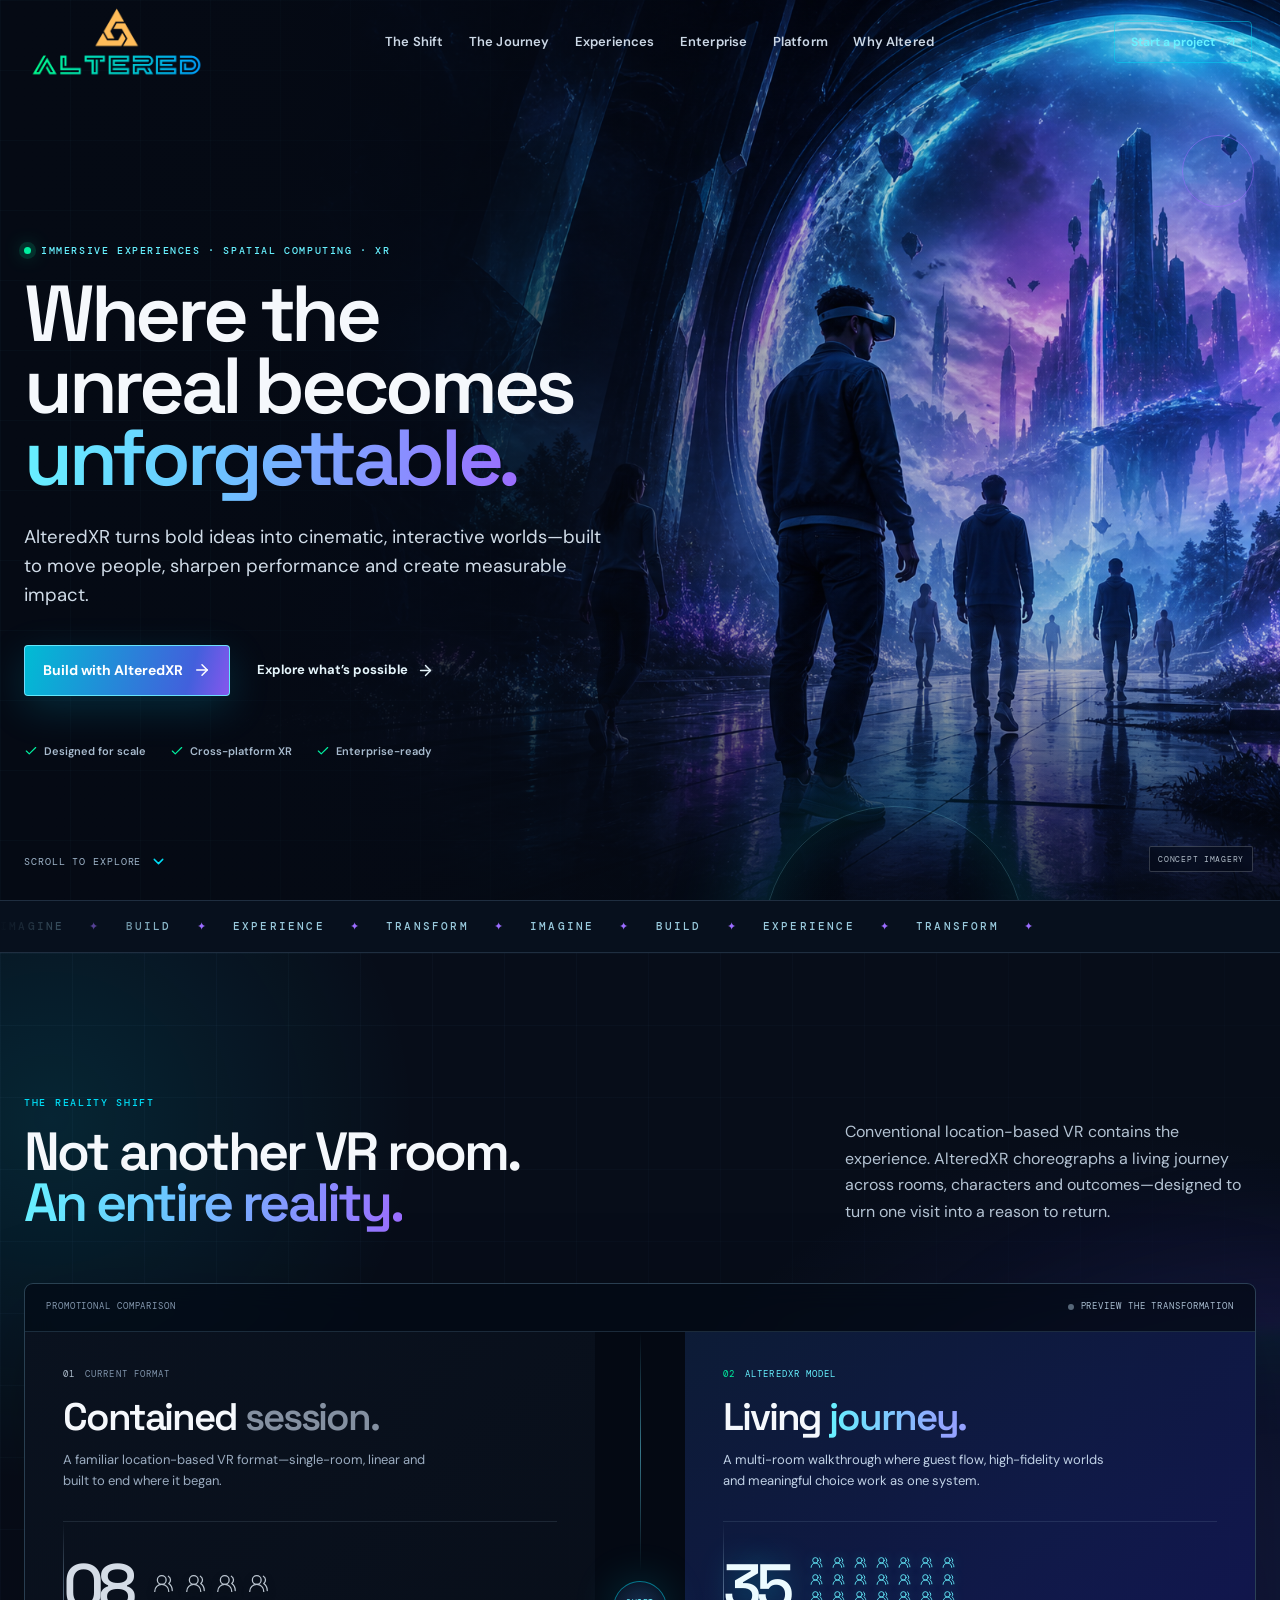
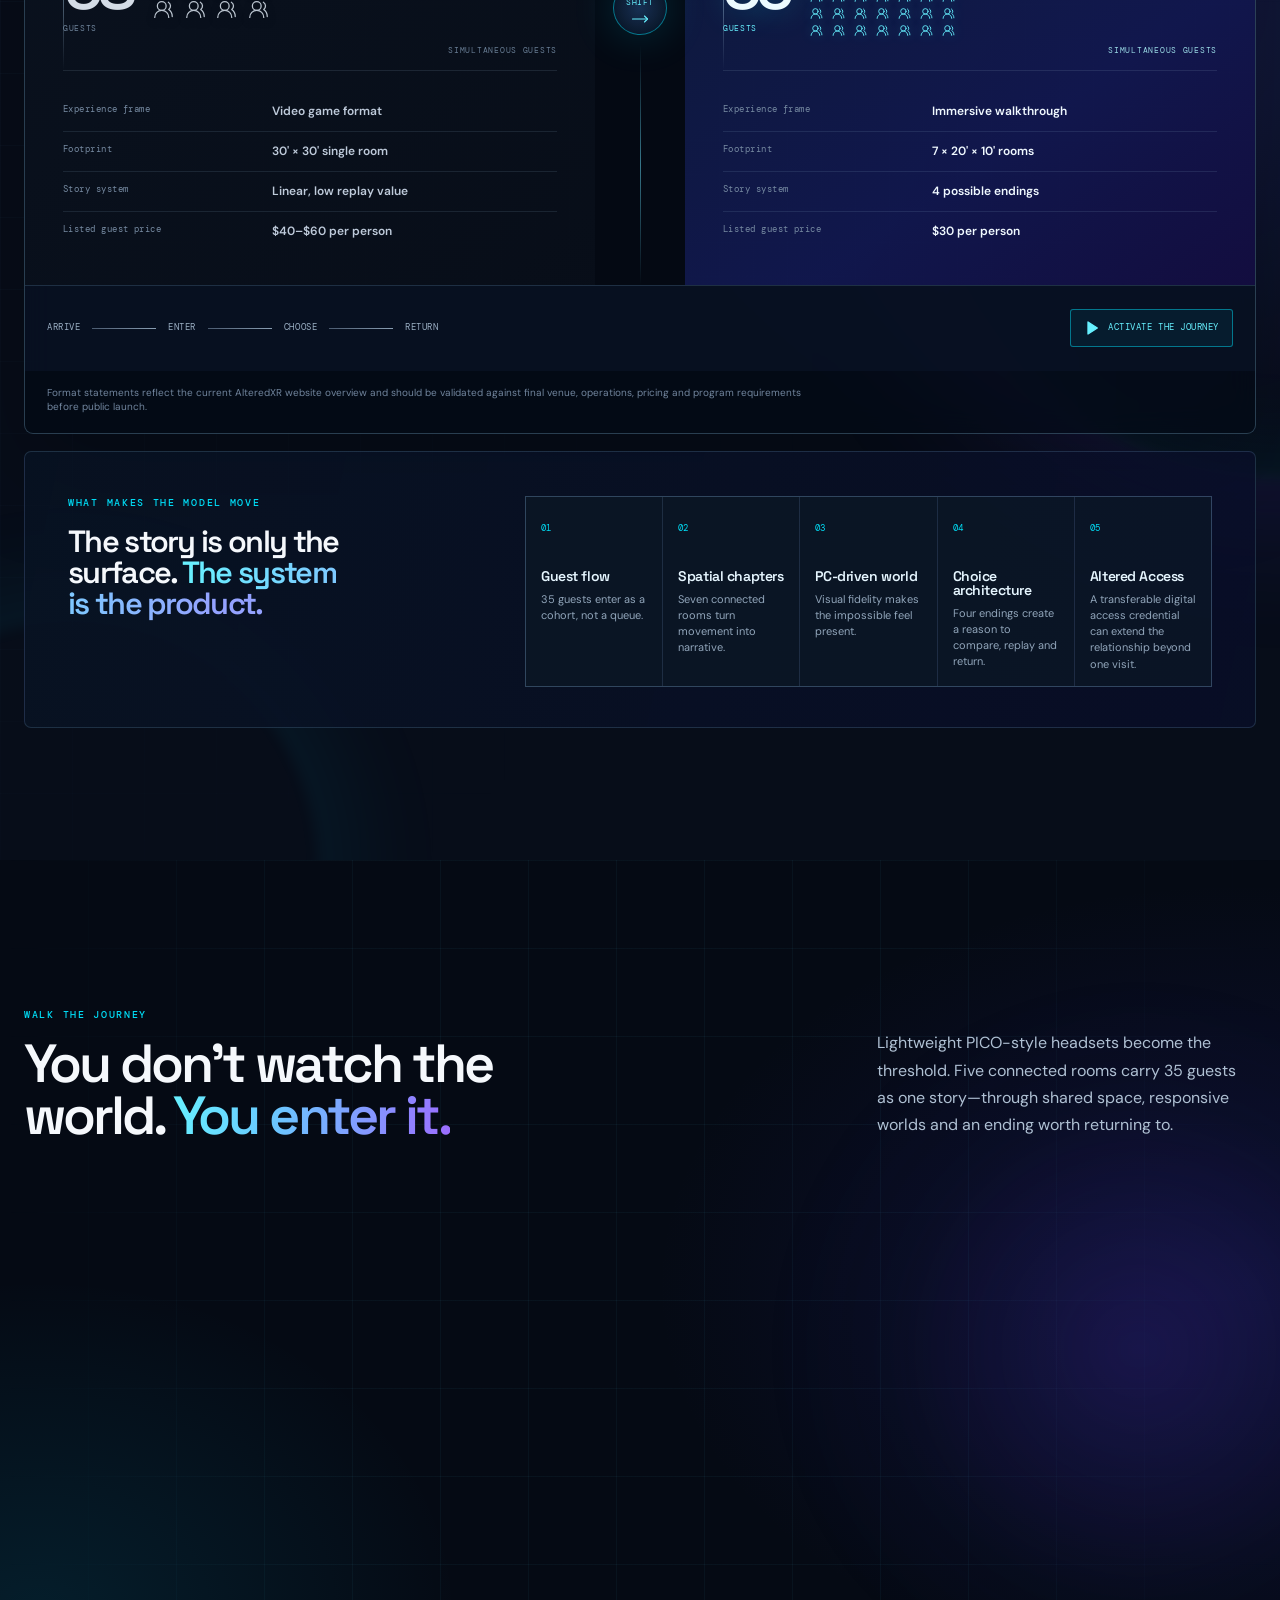
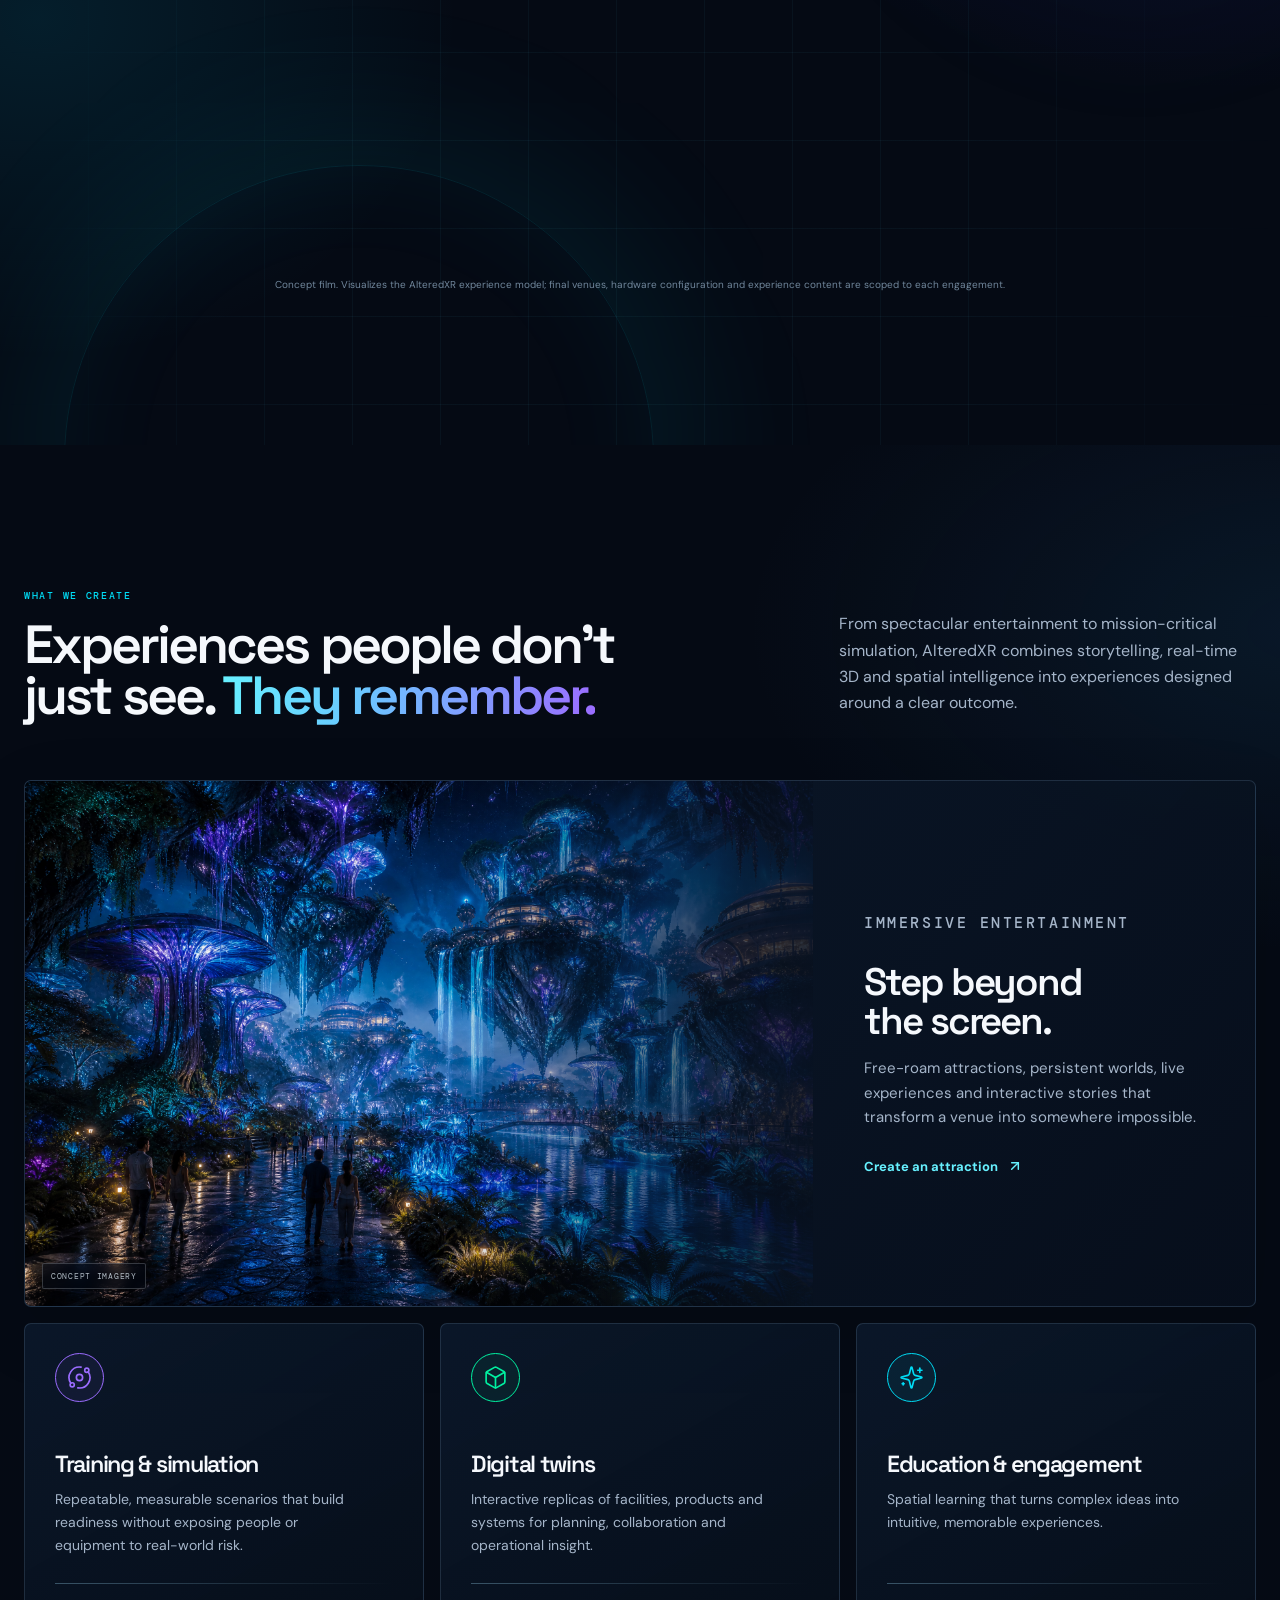
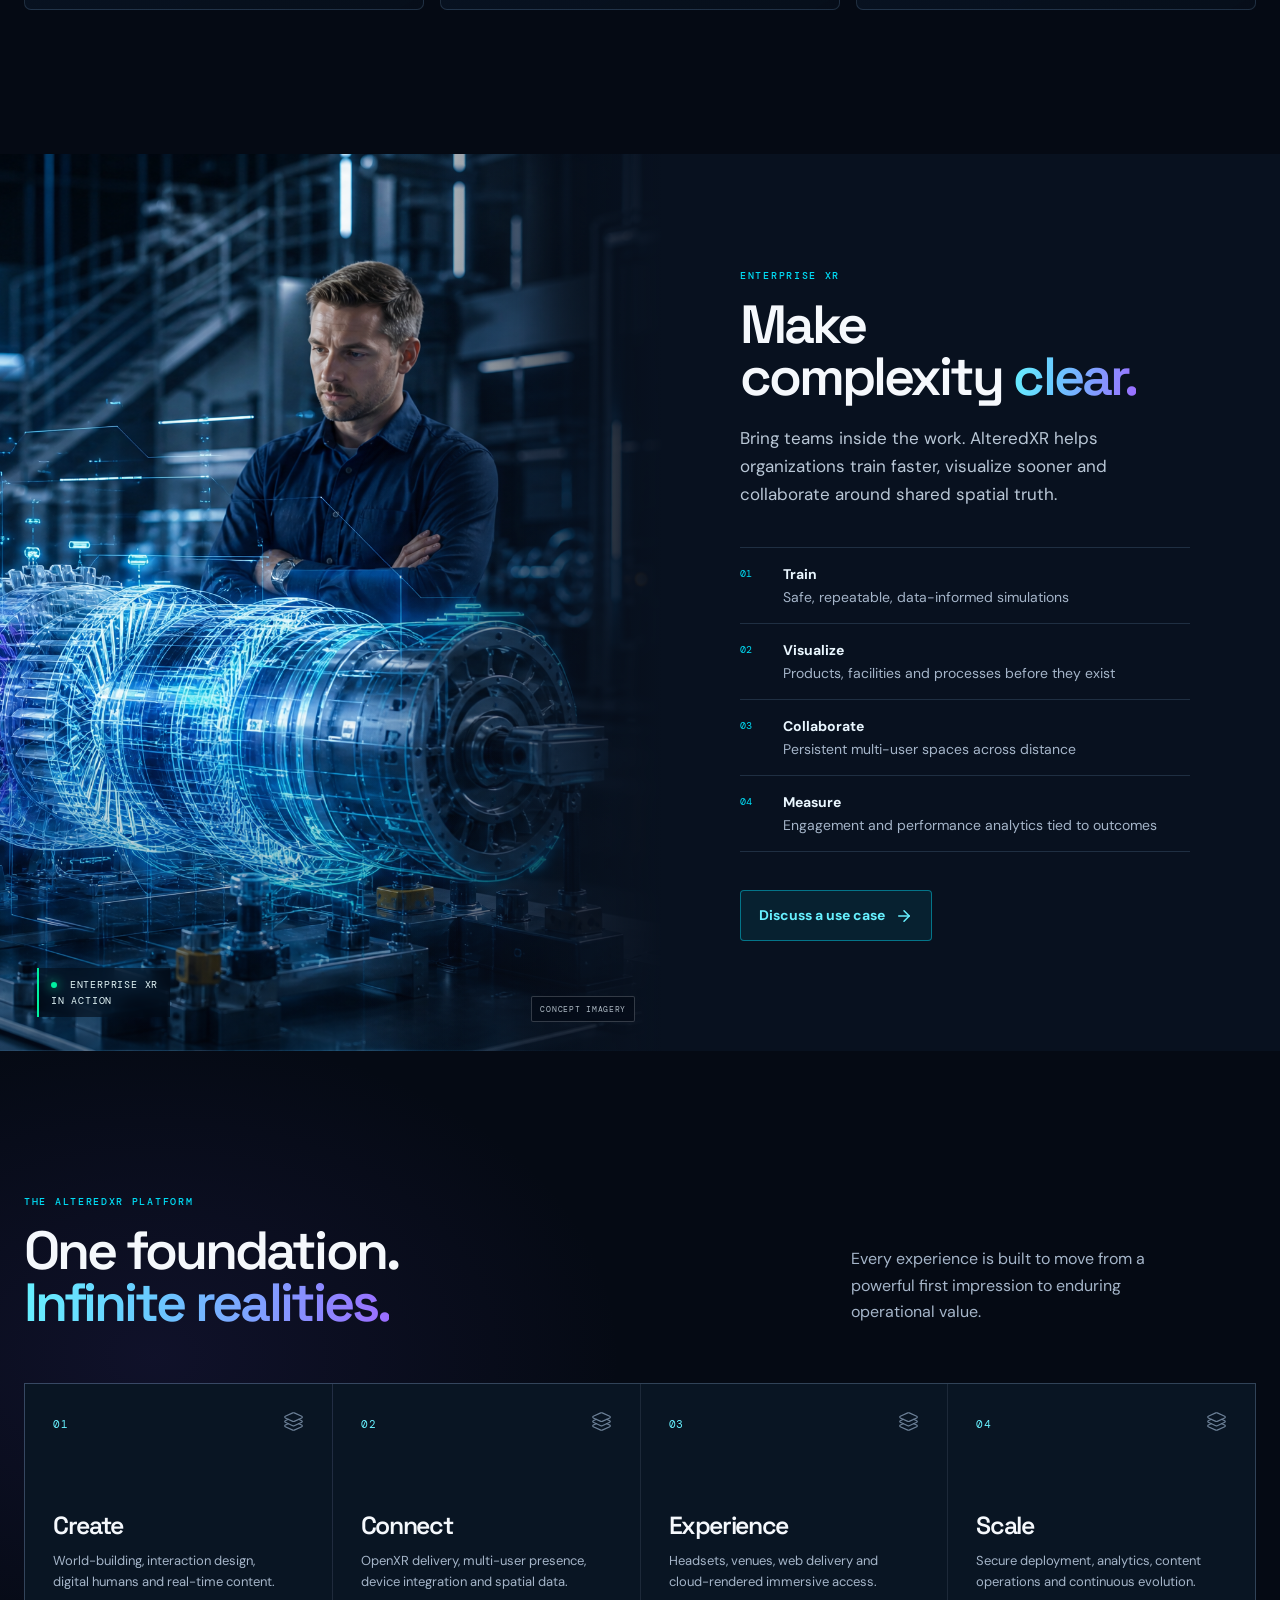
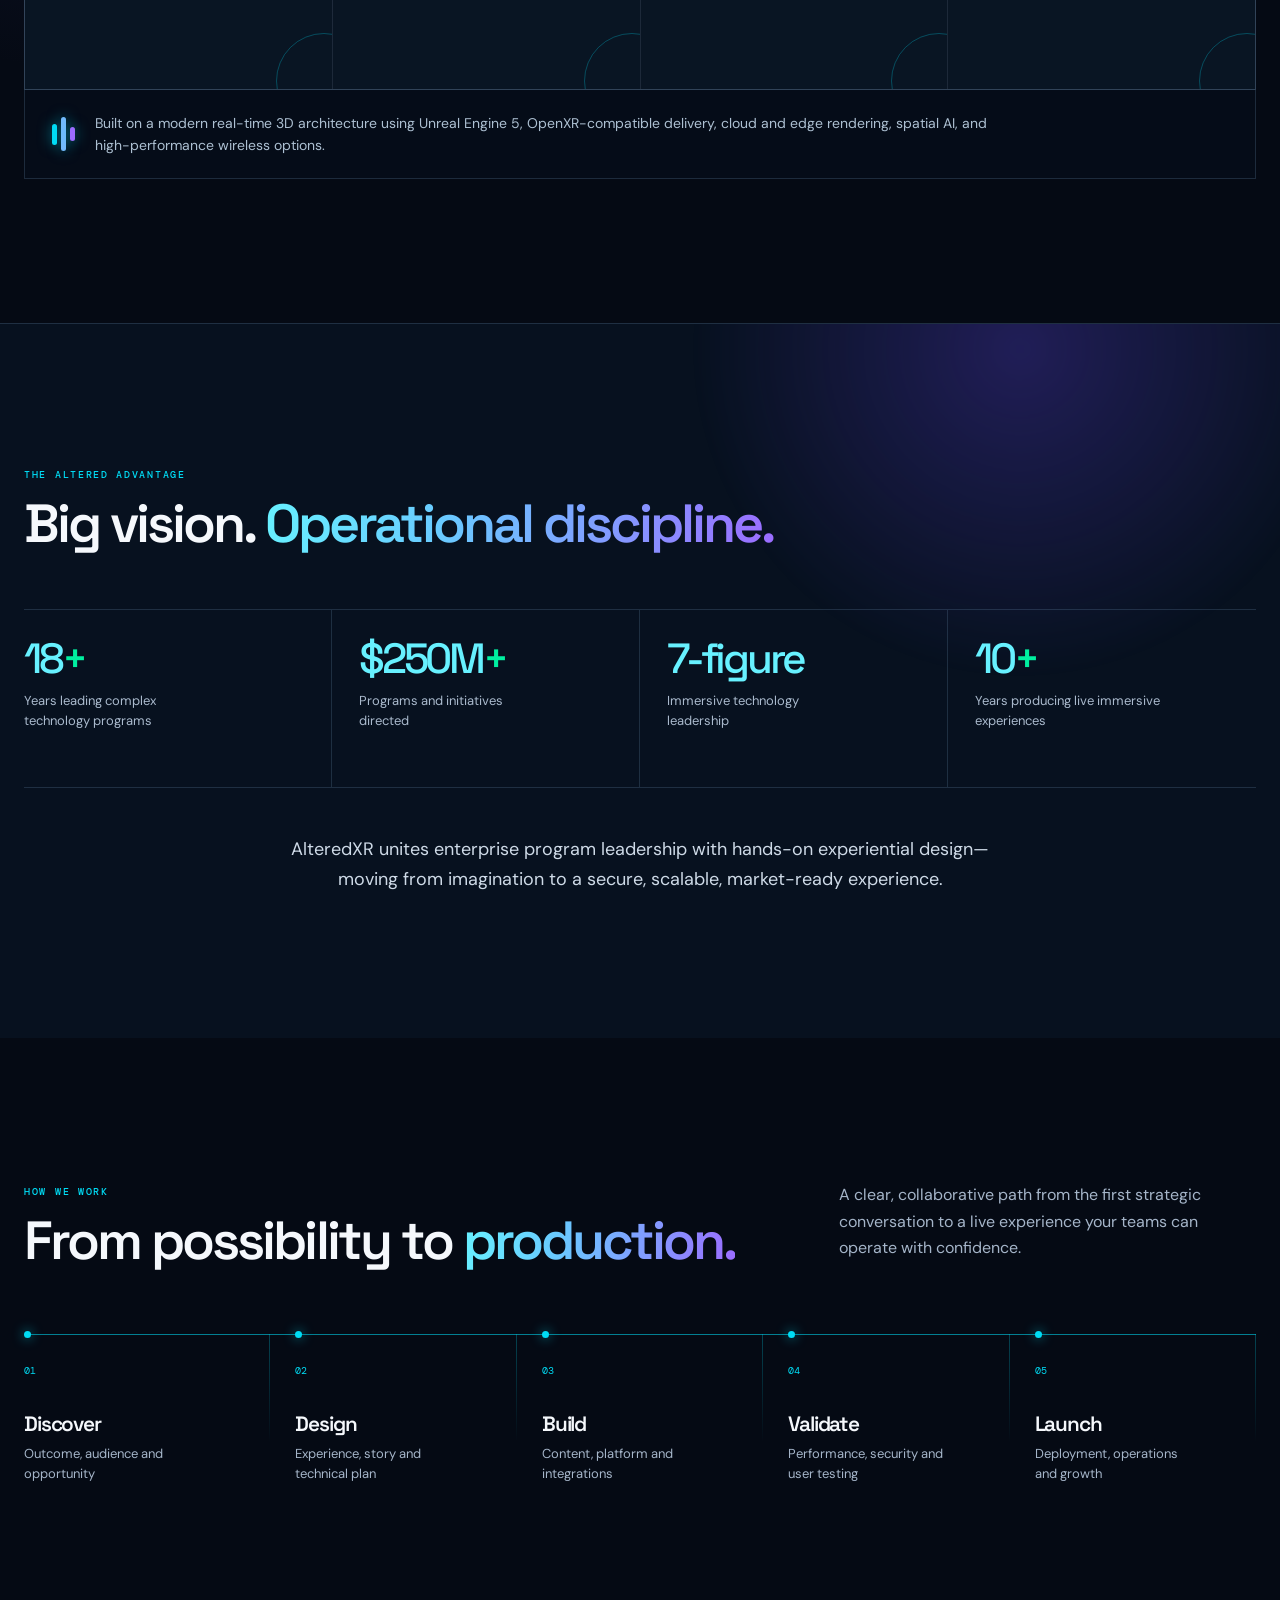
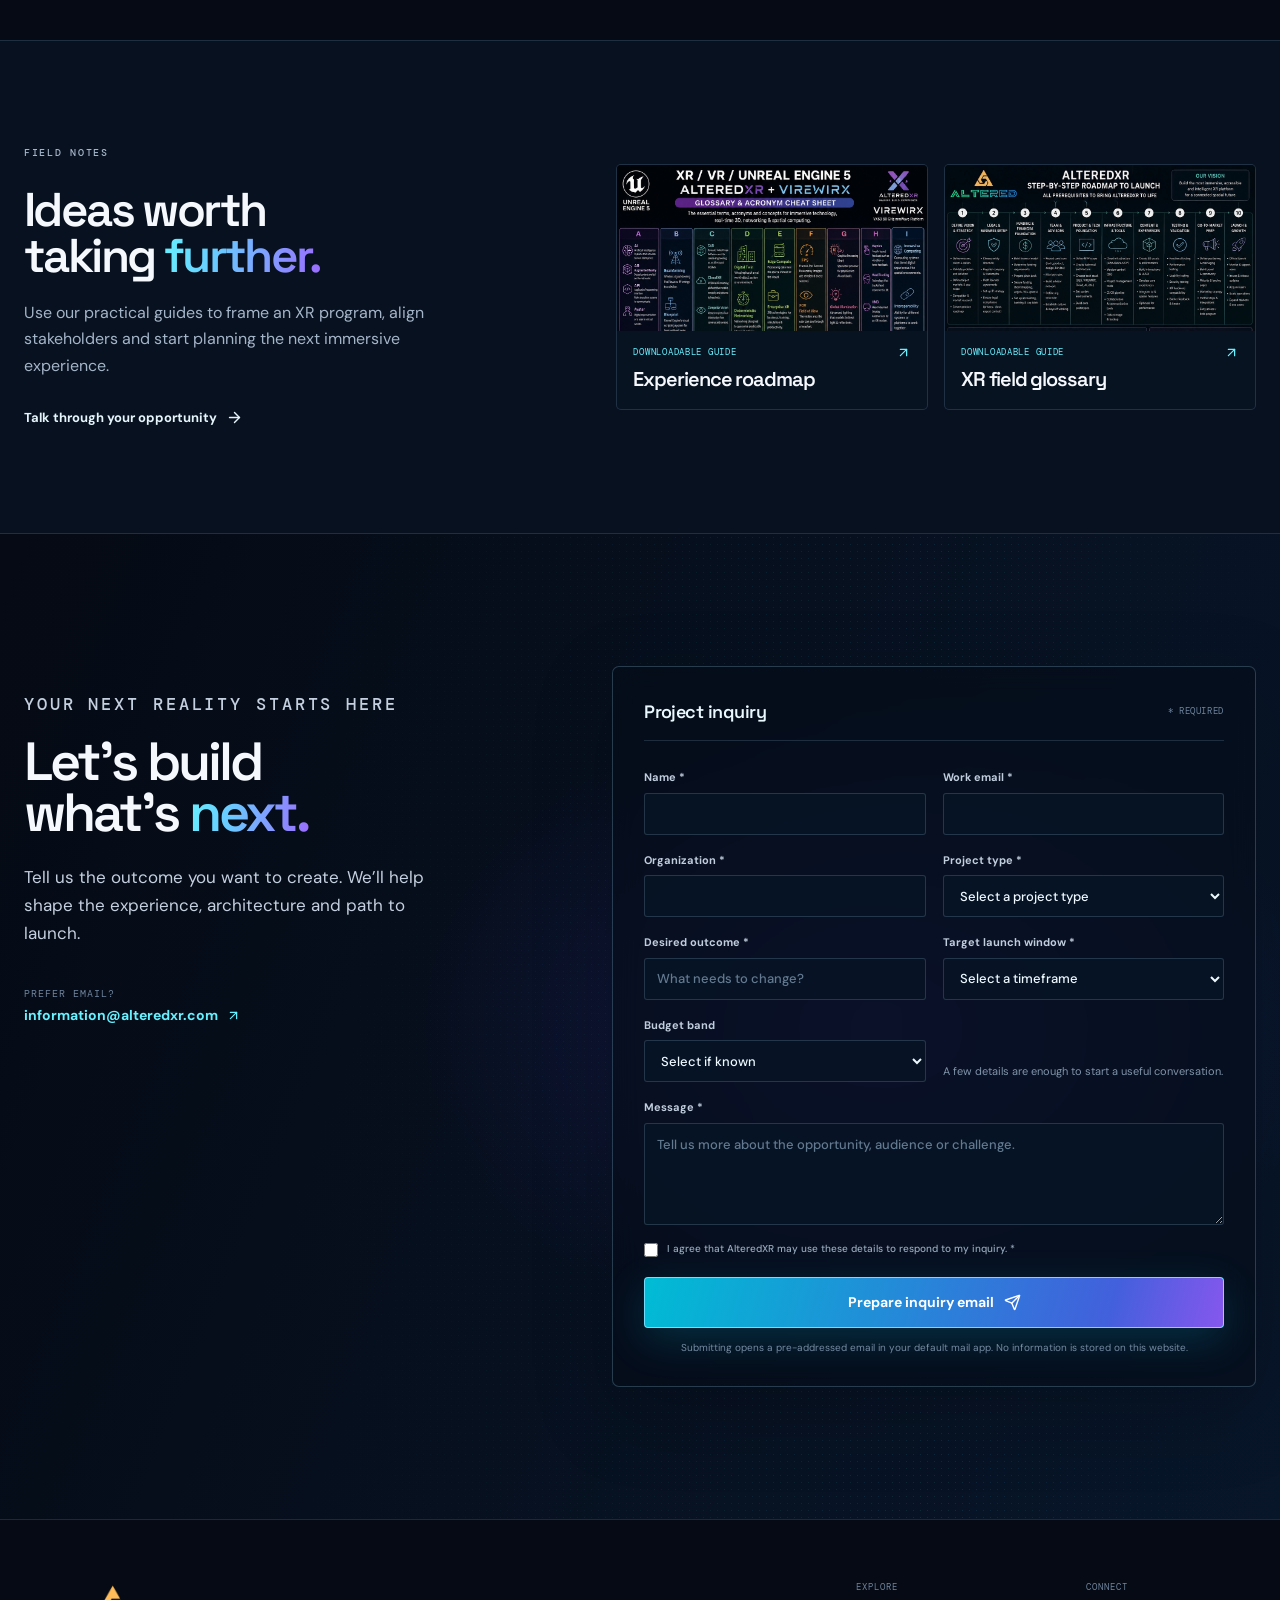
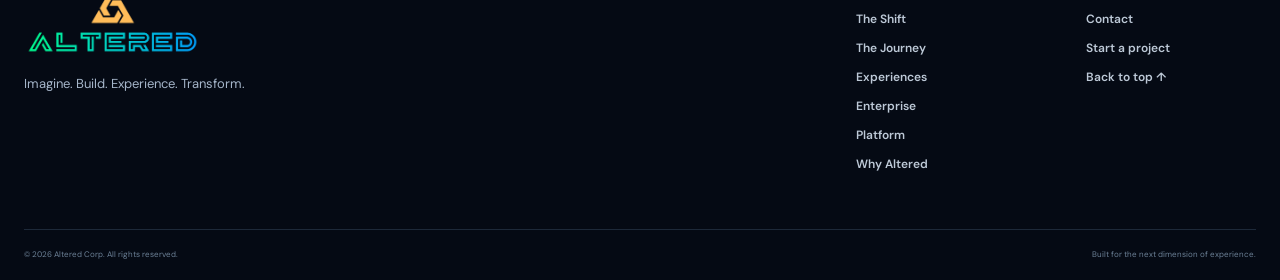
==== commit 8cab8dd6: "Add branded five-room guest flow film" ====
--- a/index.html
+++ b/index.html
@@ -23,7 +23,7 @@
     <meta name="twitter:image" content="./images/ue6-hero-concept_0cf11949.jpg" />
     <title>AlteredXR | Imagine. Build. Experience.</title>
     <script type="application/ld+json">{"@context":"https://schema.org","@type":"Organization","name":"AlteredXR","url":"https://alteredxr.com/","email":"information@alteredxr.com","description":"Premium immersive experiences and enterprise spatial-computing solutions."}</script>
-    <script type="module" crossorigin src="/assets/index-BRBQ6-kI.js"></script>
+    <script type="module" crossorigin src="/assets/index-Cvux9sag.js"></script>
     <link rel="stylesheet" crossorigin href="/assets/index-BA29GfHA.css">
     <script src="/__manus__/debug-collector.js" defer></script>
   </head>
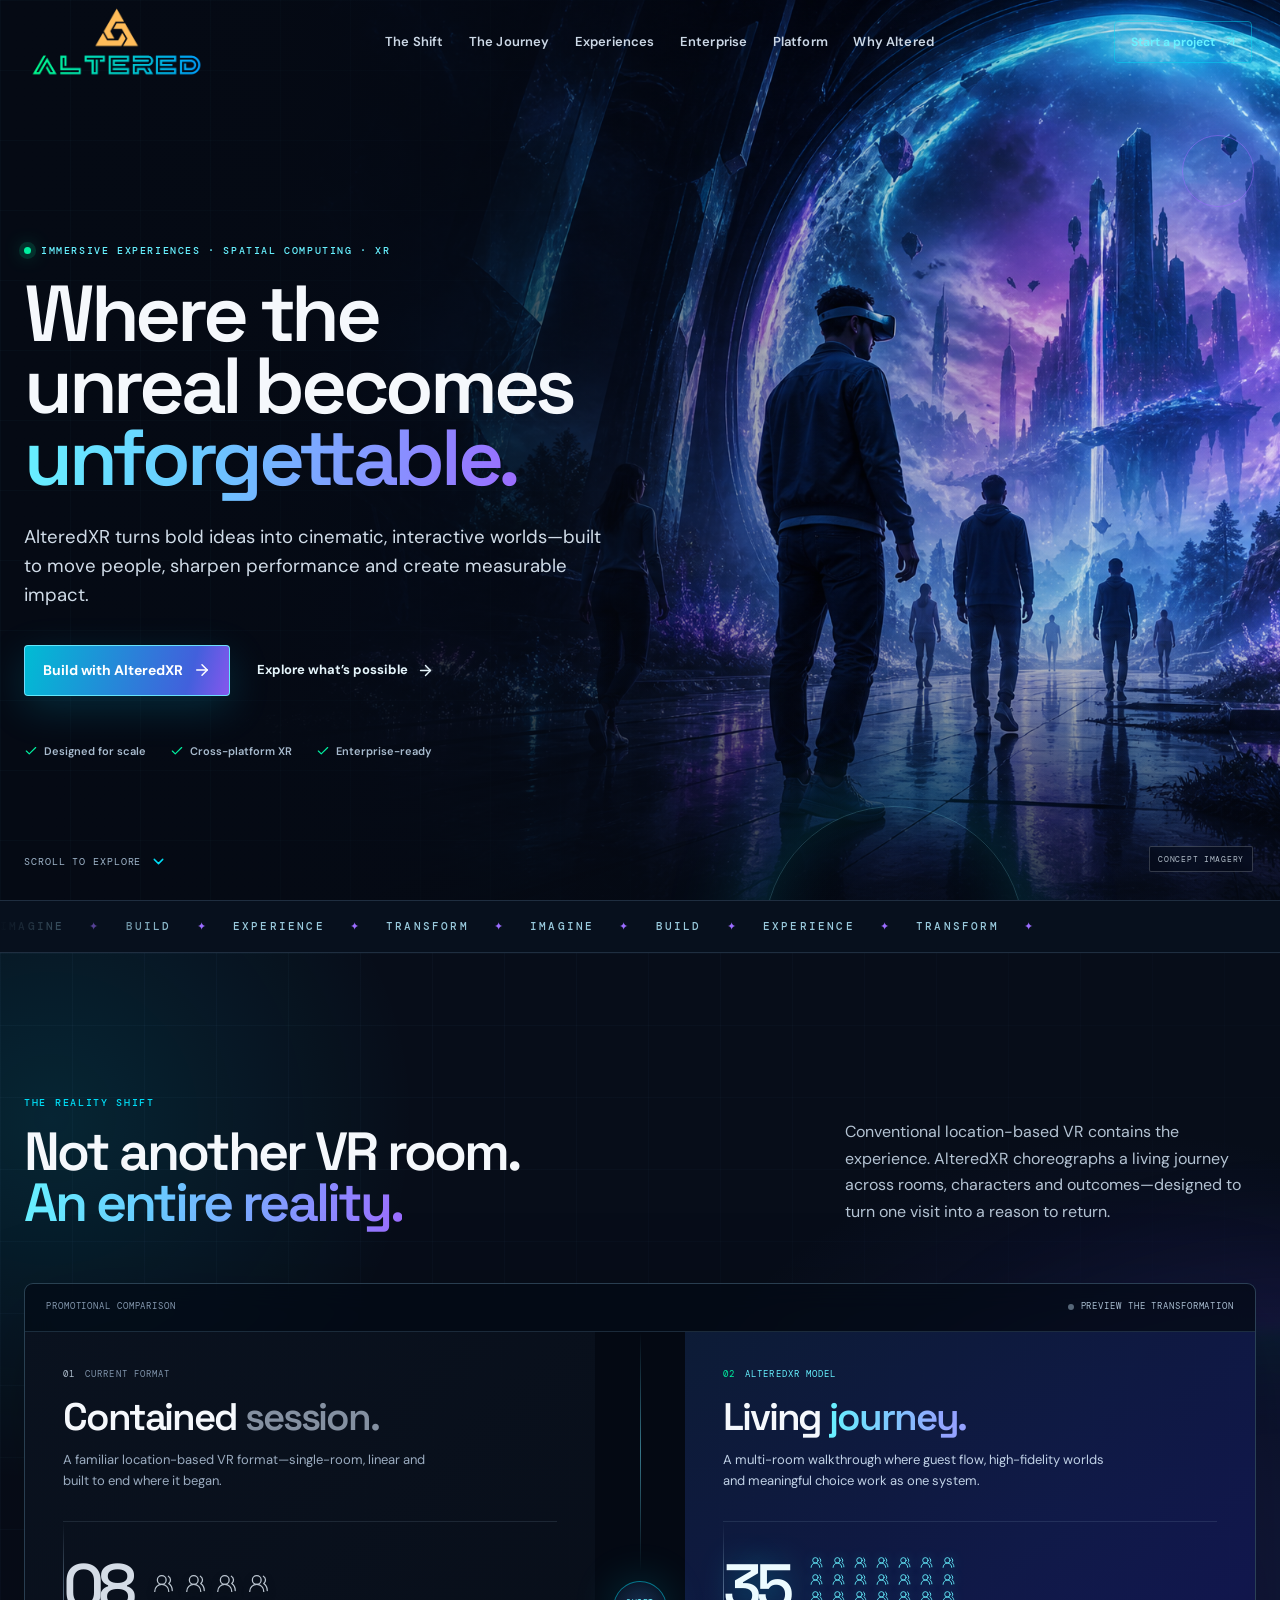
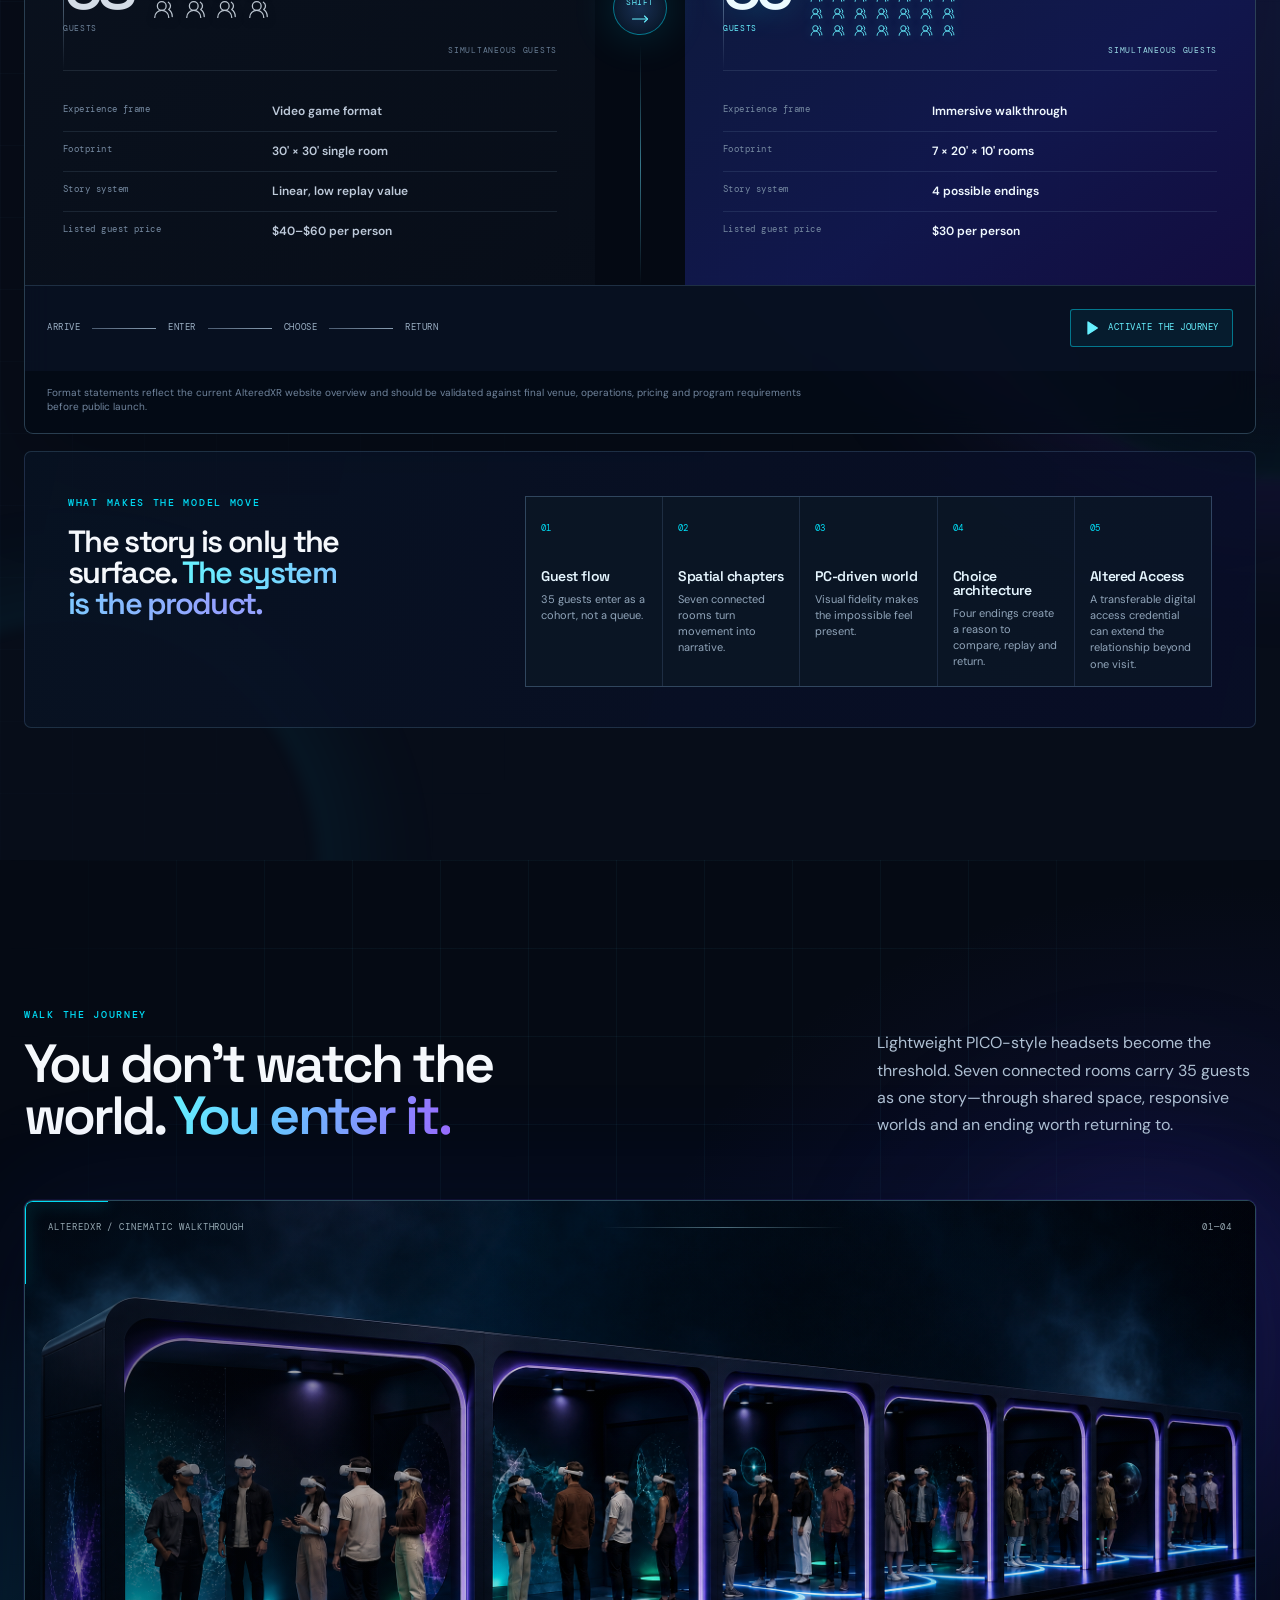
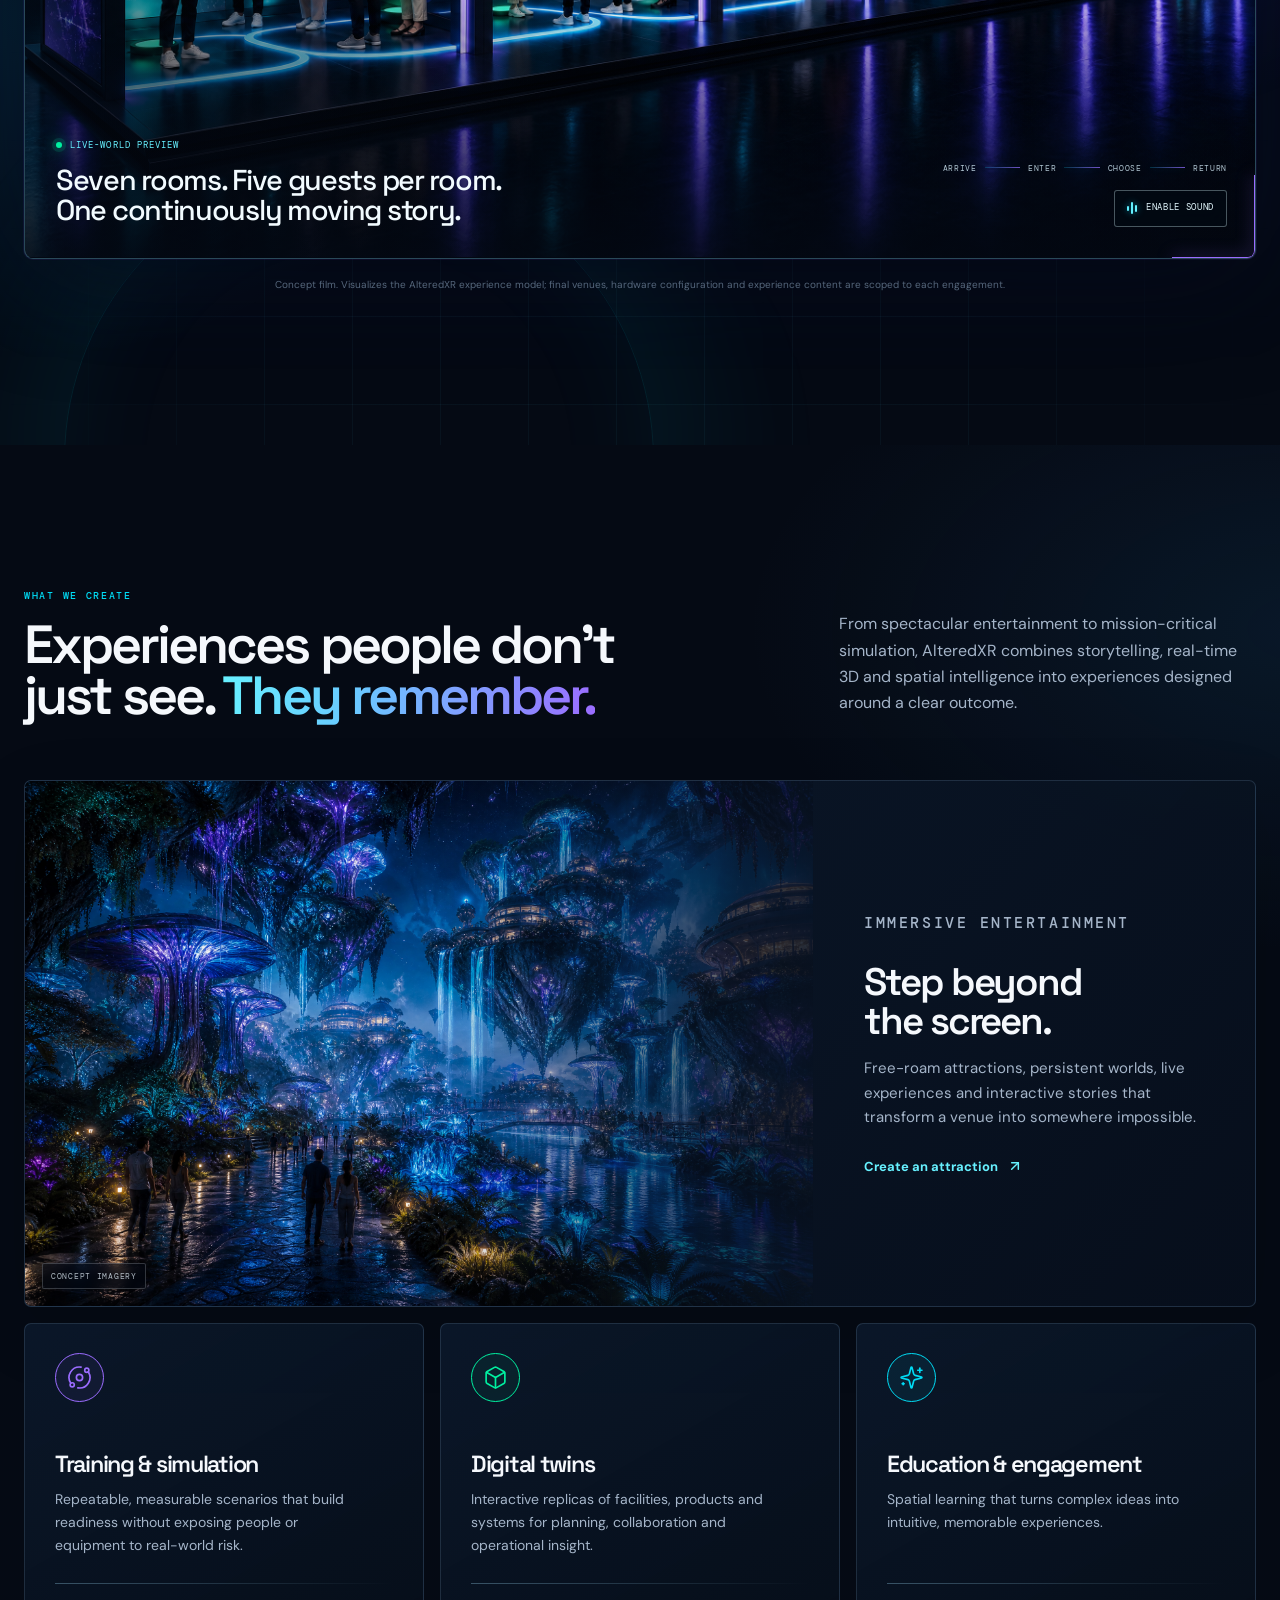
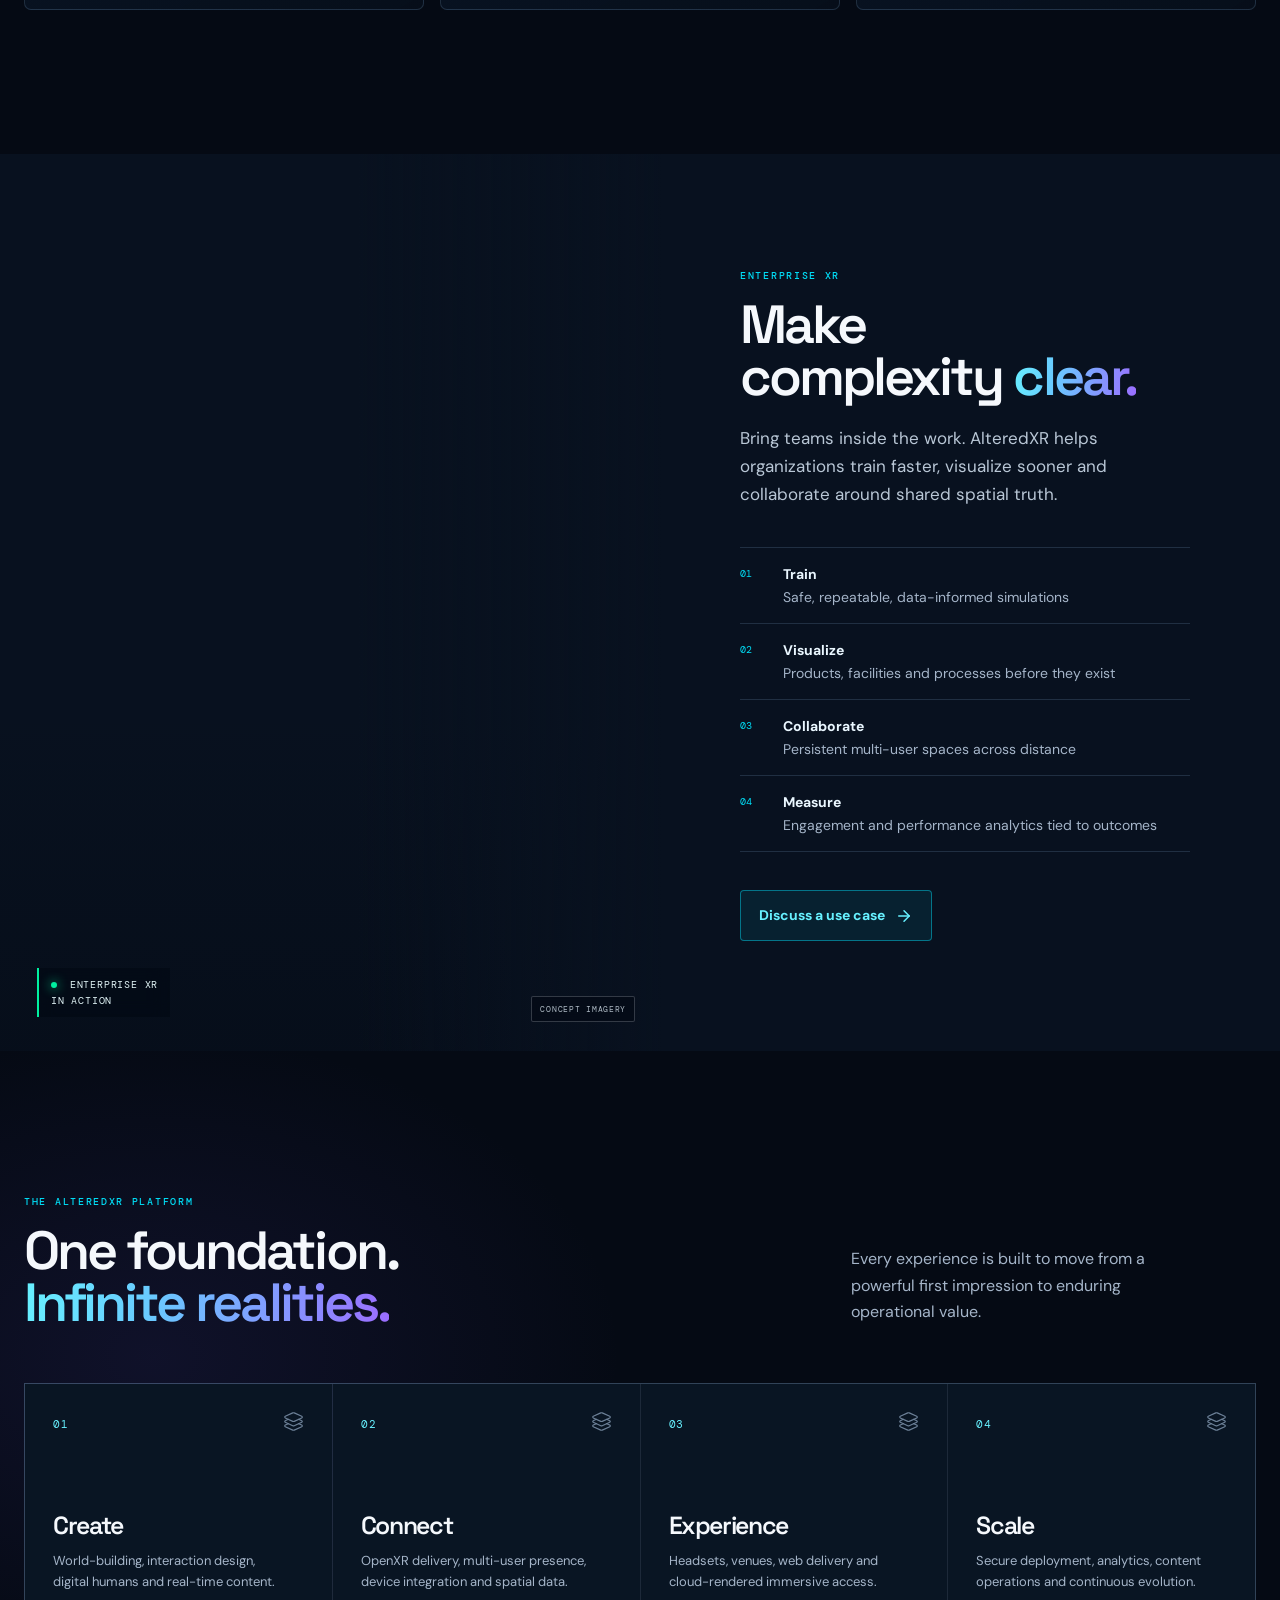
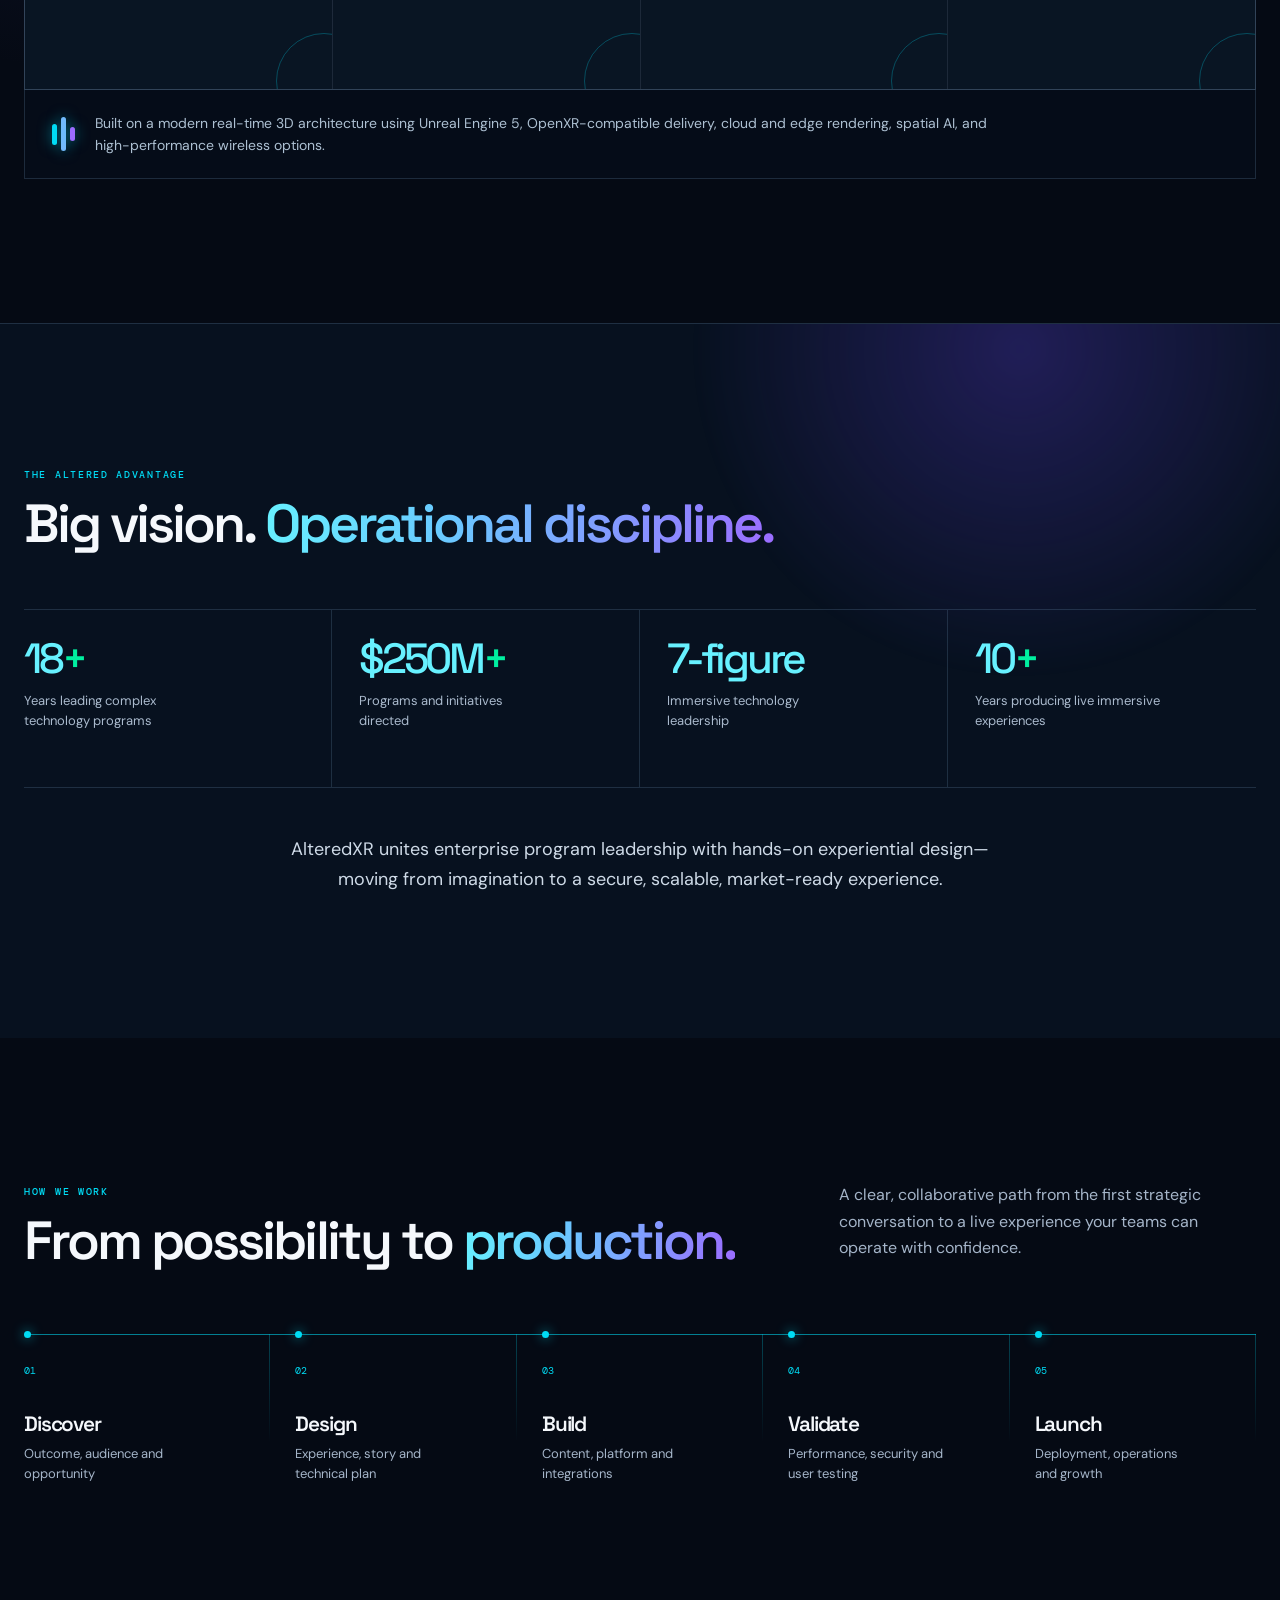
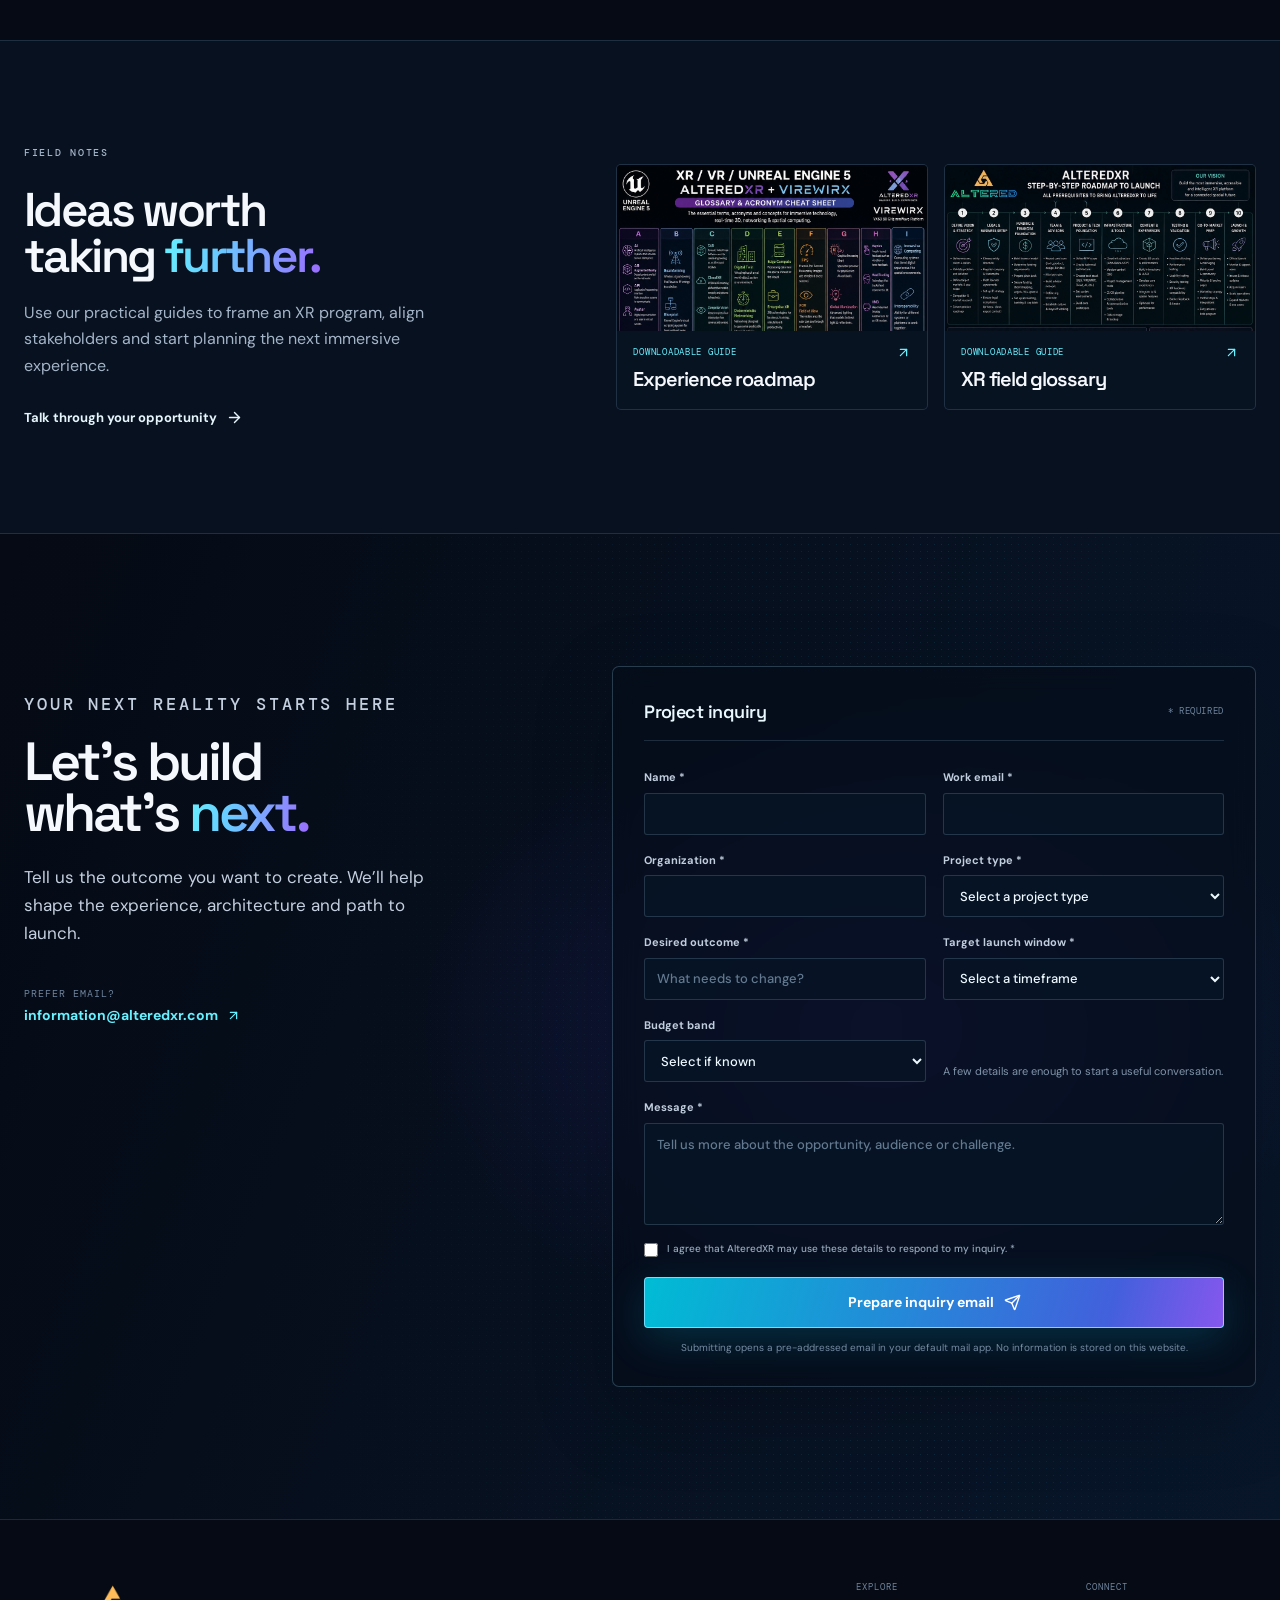
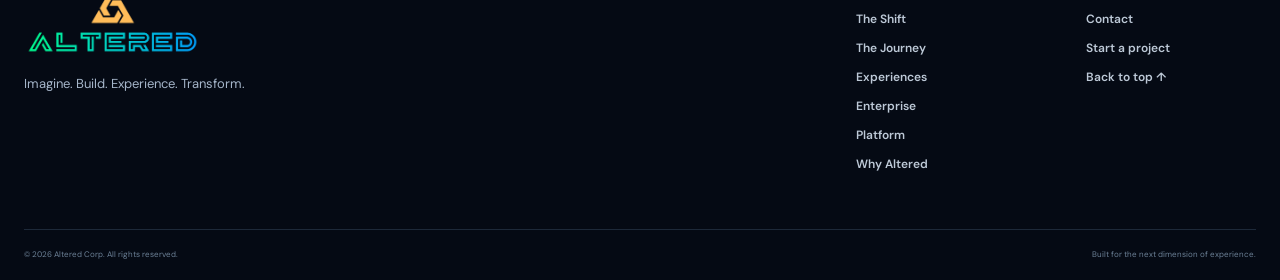
==== commit 11ad60fb: "Correct journey film to seven rooms and five guests" ====
--- a/index.html
+++ b/index.html
@@ -23,7 +23,7 @@
     <meta name="twitter:image" content="./images/ue6-hero-concept_0cf11949.jpg" />
     <title>AlteredXR | Imagine. Build. Experience.</title>
     <script type="application/ld+json">{"@context":"https://schema.org","@type":"Organization","name":"AlteredXR","url":"https://alteredxr.com/","email":"information@alteredxr.com","description":"Premium immersive experiences and enterprise spatial-computing solutions."}</script>
-    <script type="module" crossorigin src="/assets/index-Cvux9sag.js"></script>
+    <script type="module" crossorigin src="/assets/index-CMs2xCwh.js"></script>
     <link rel="stylesheet" crossorigin href="/assets/index-BA29GfHA.css">
     <script src="/__manus__/debug-collector.js" defer></script>
   </head>
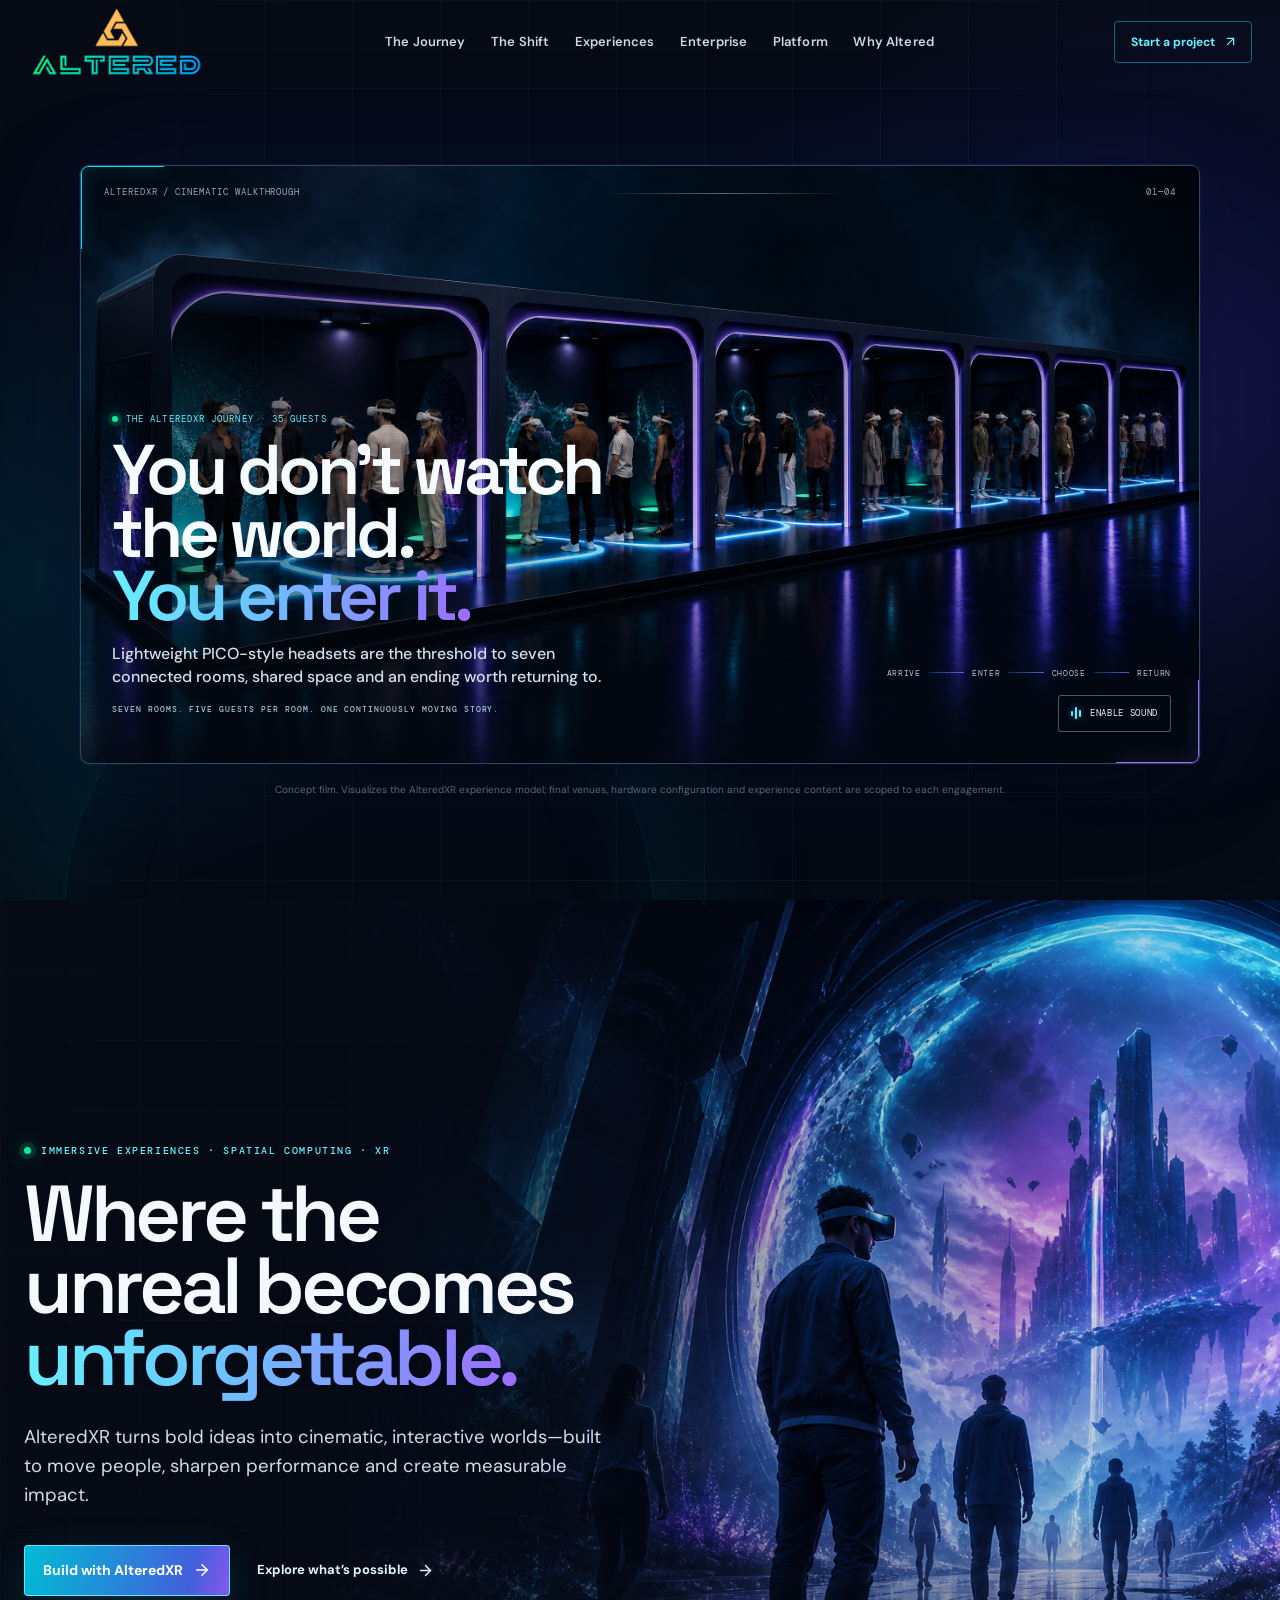
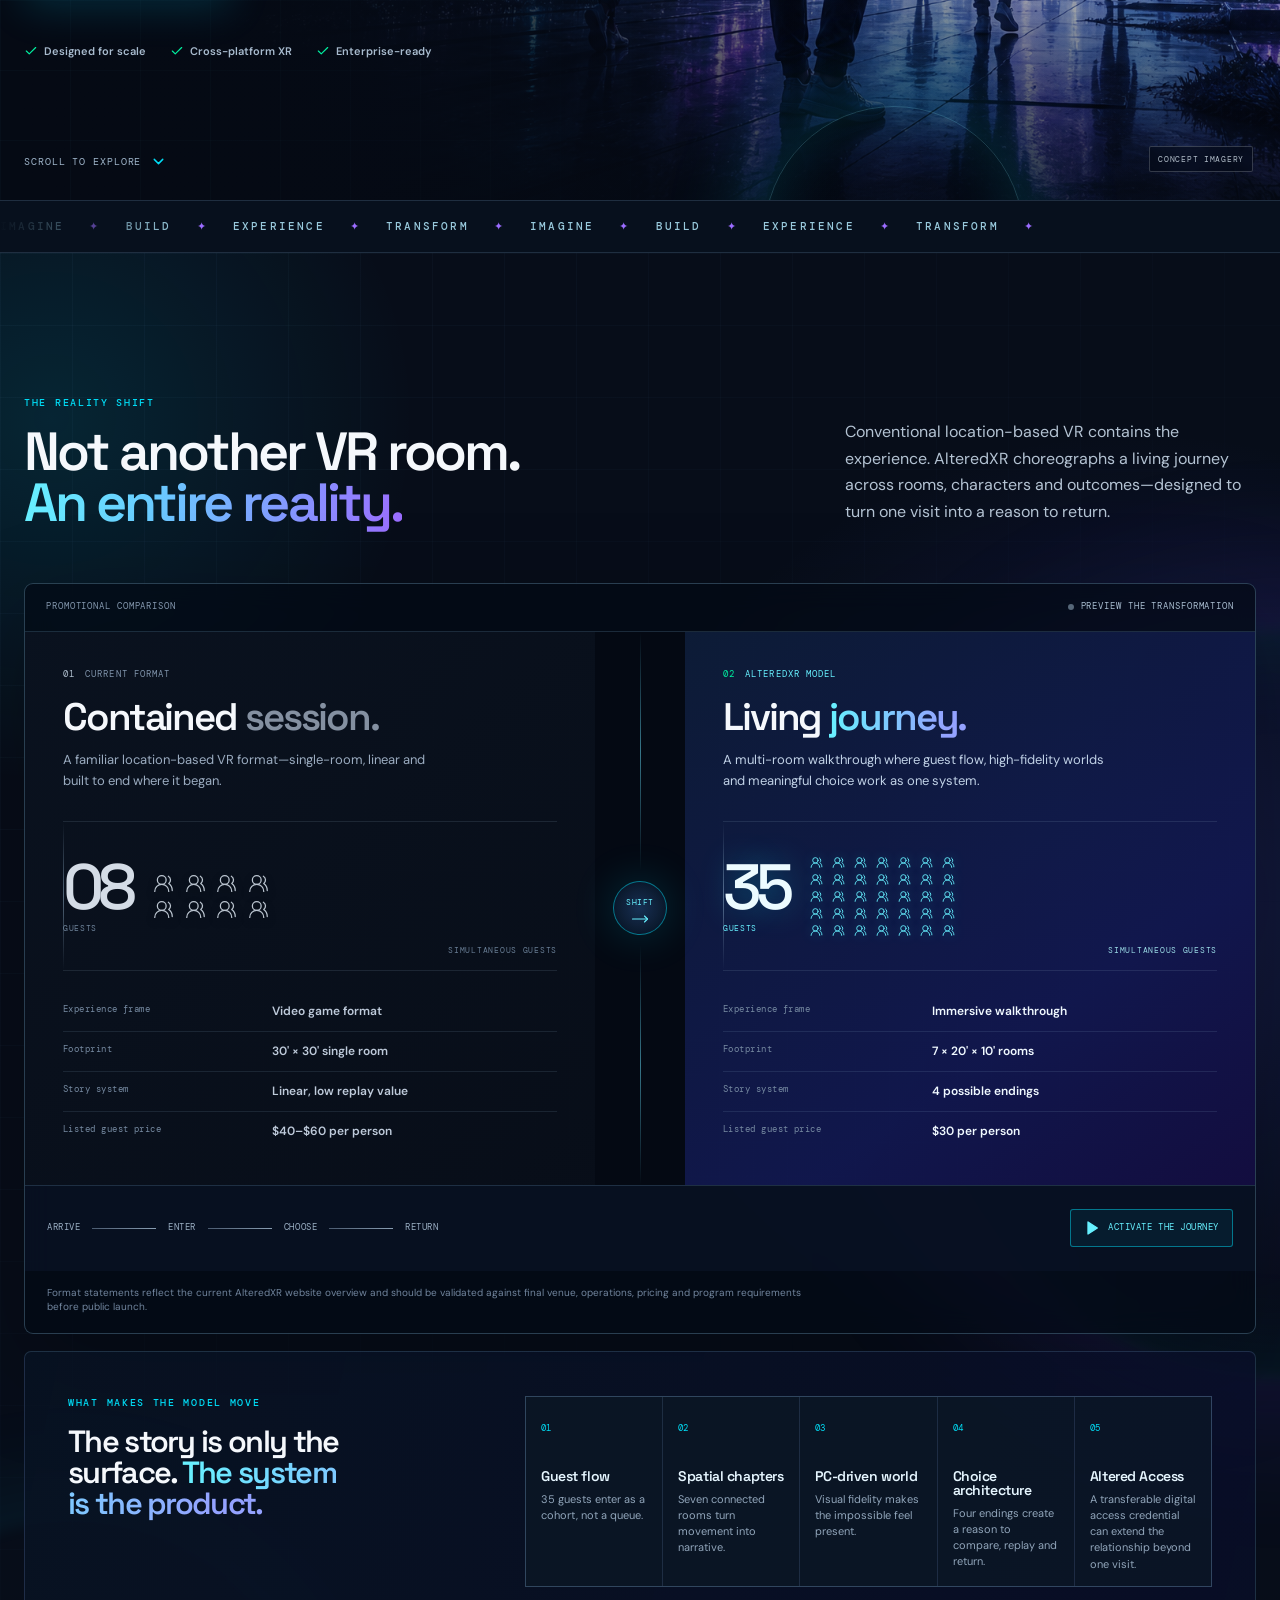
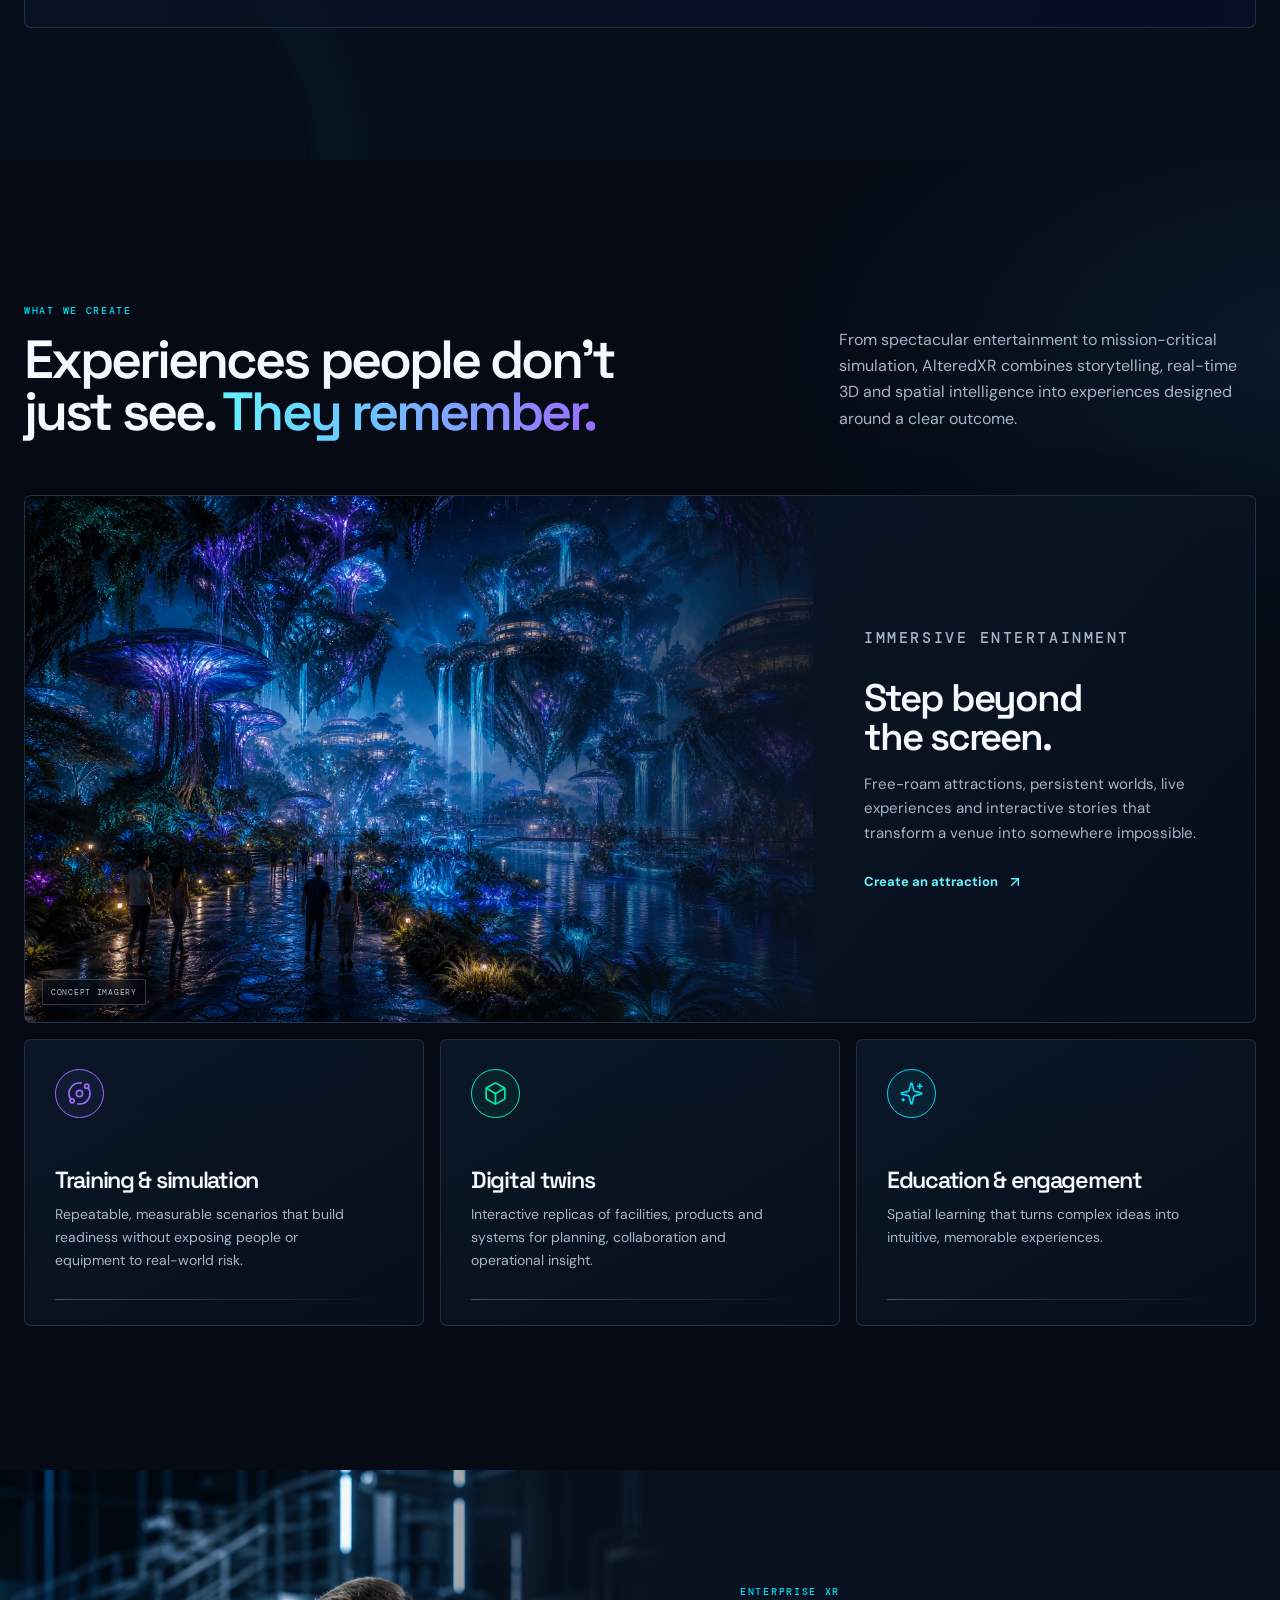
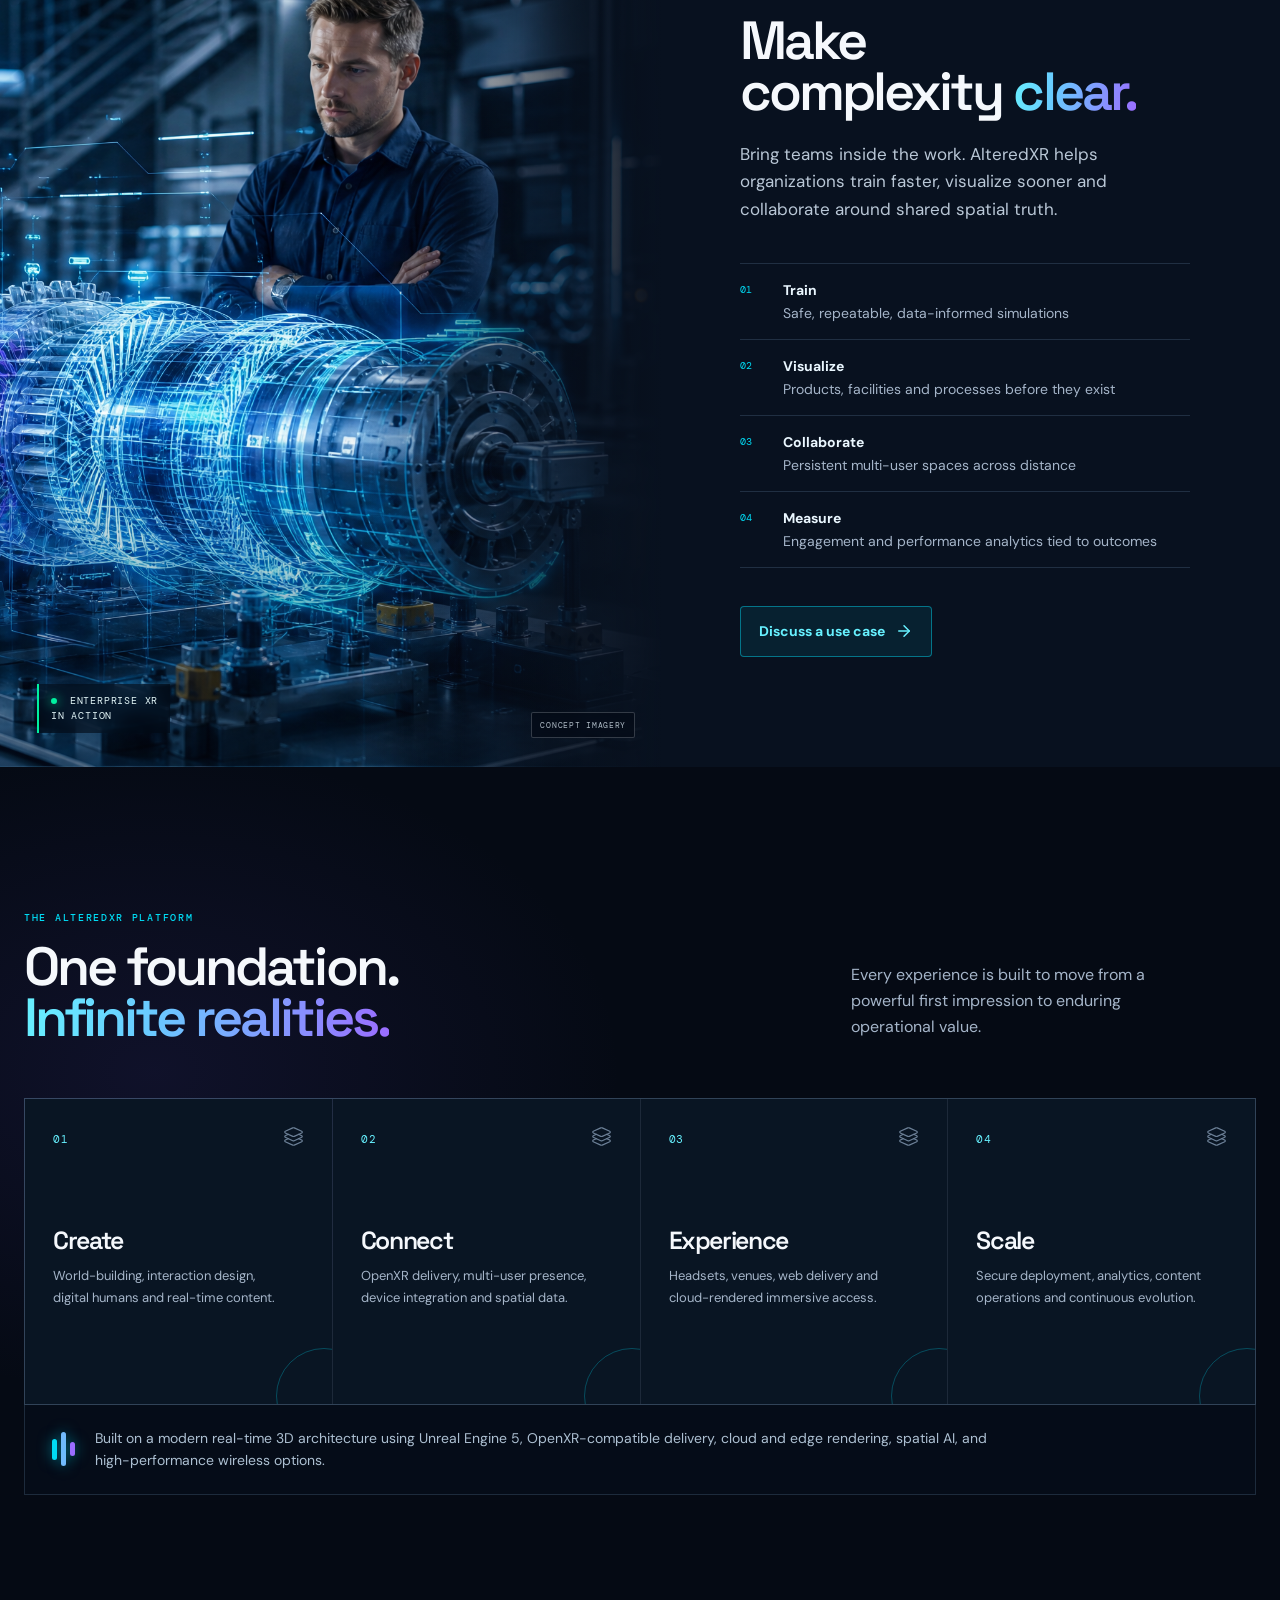
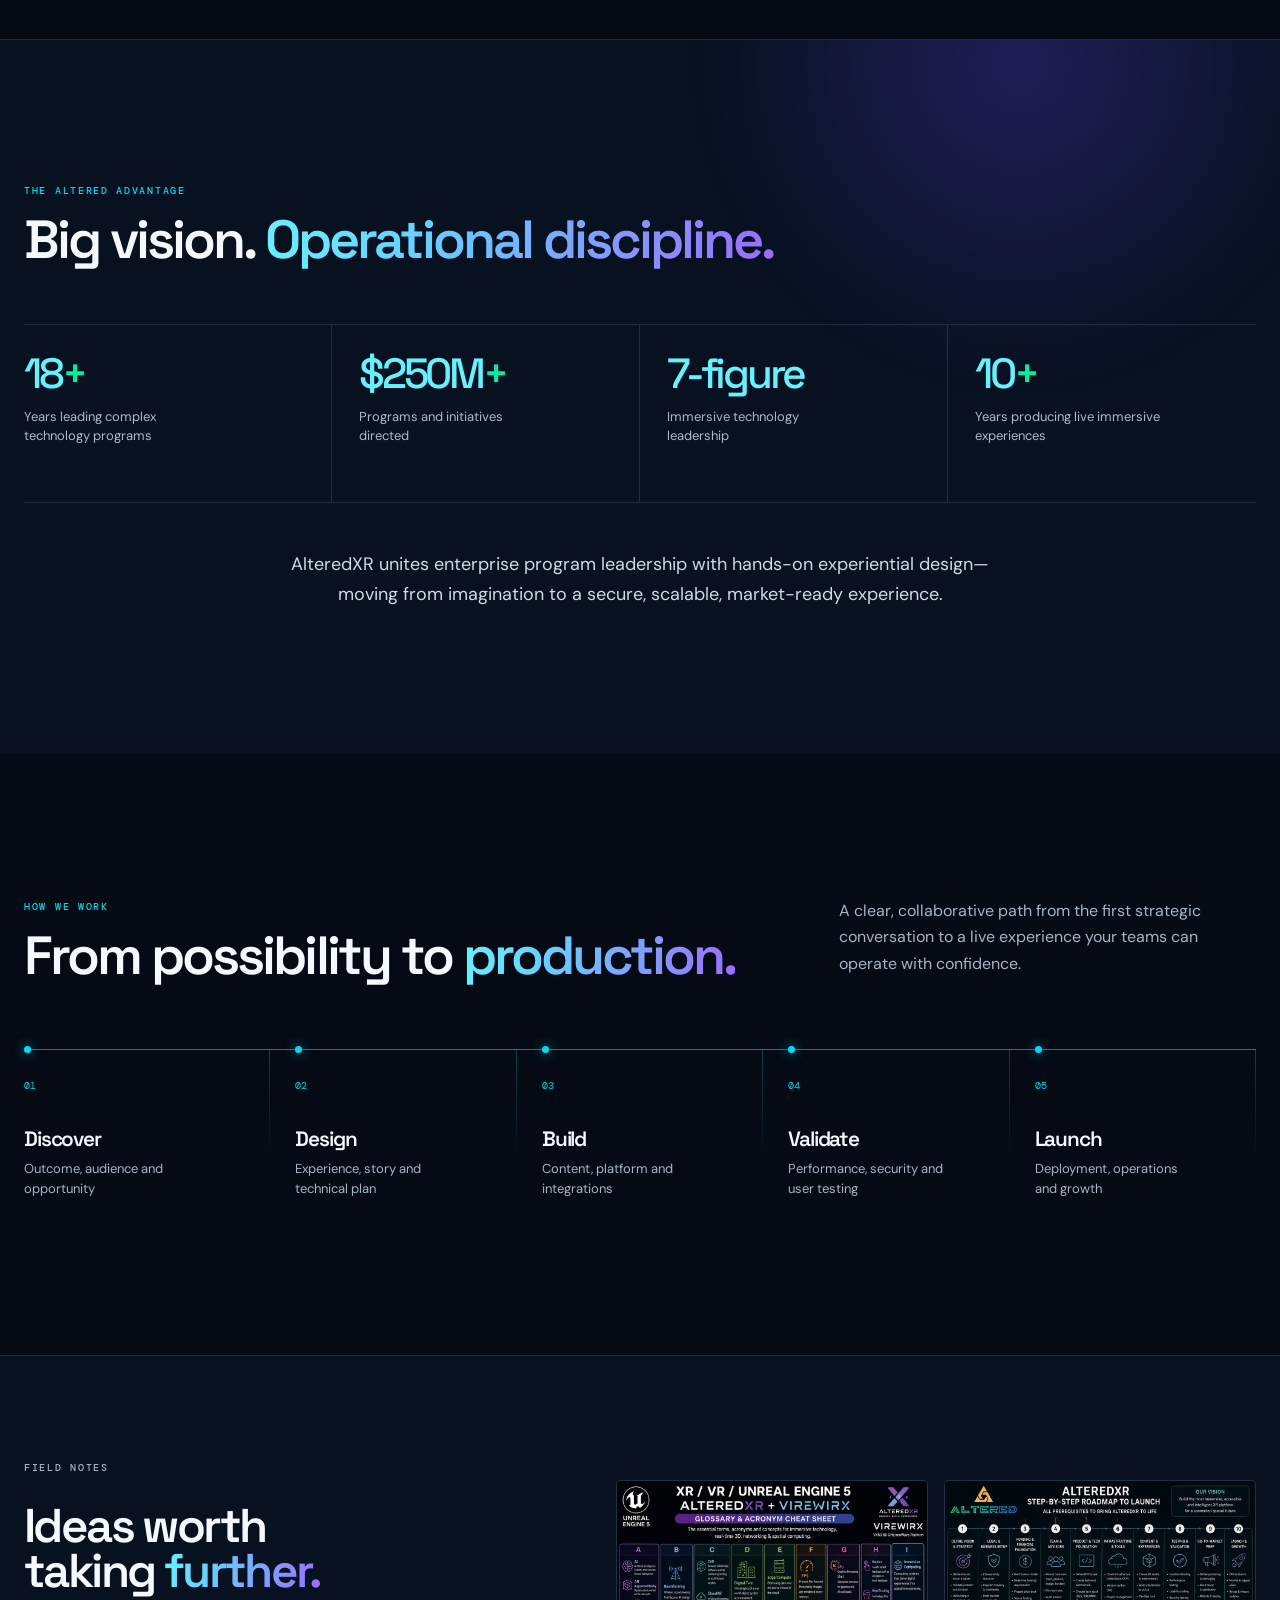
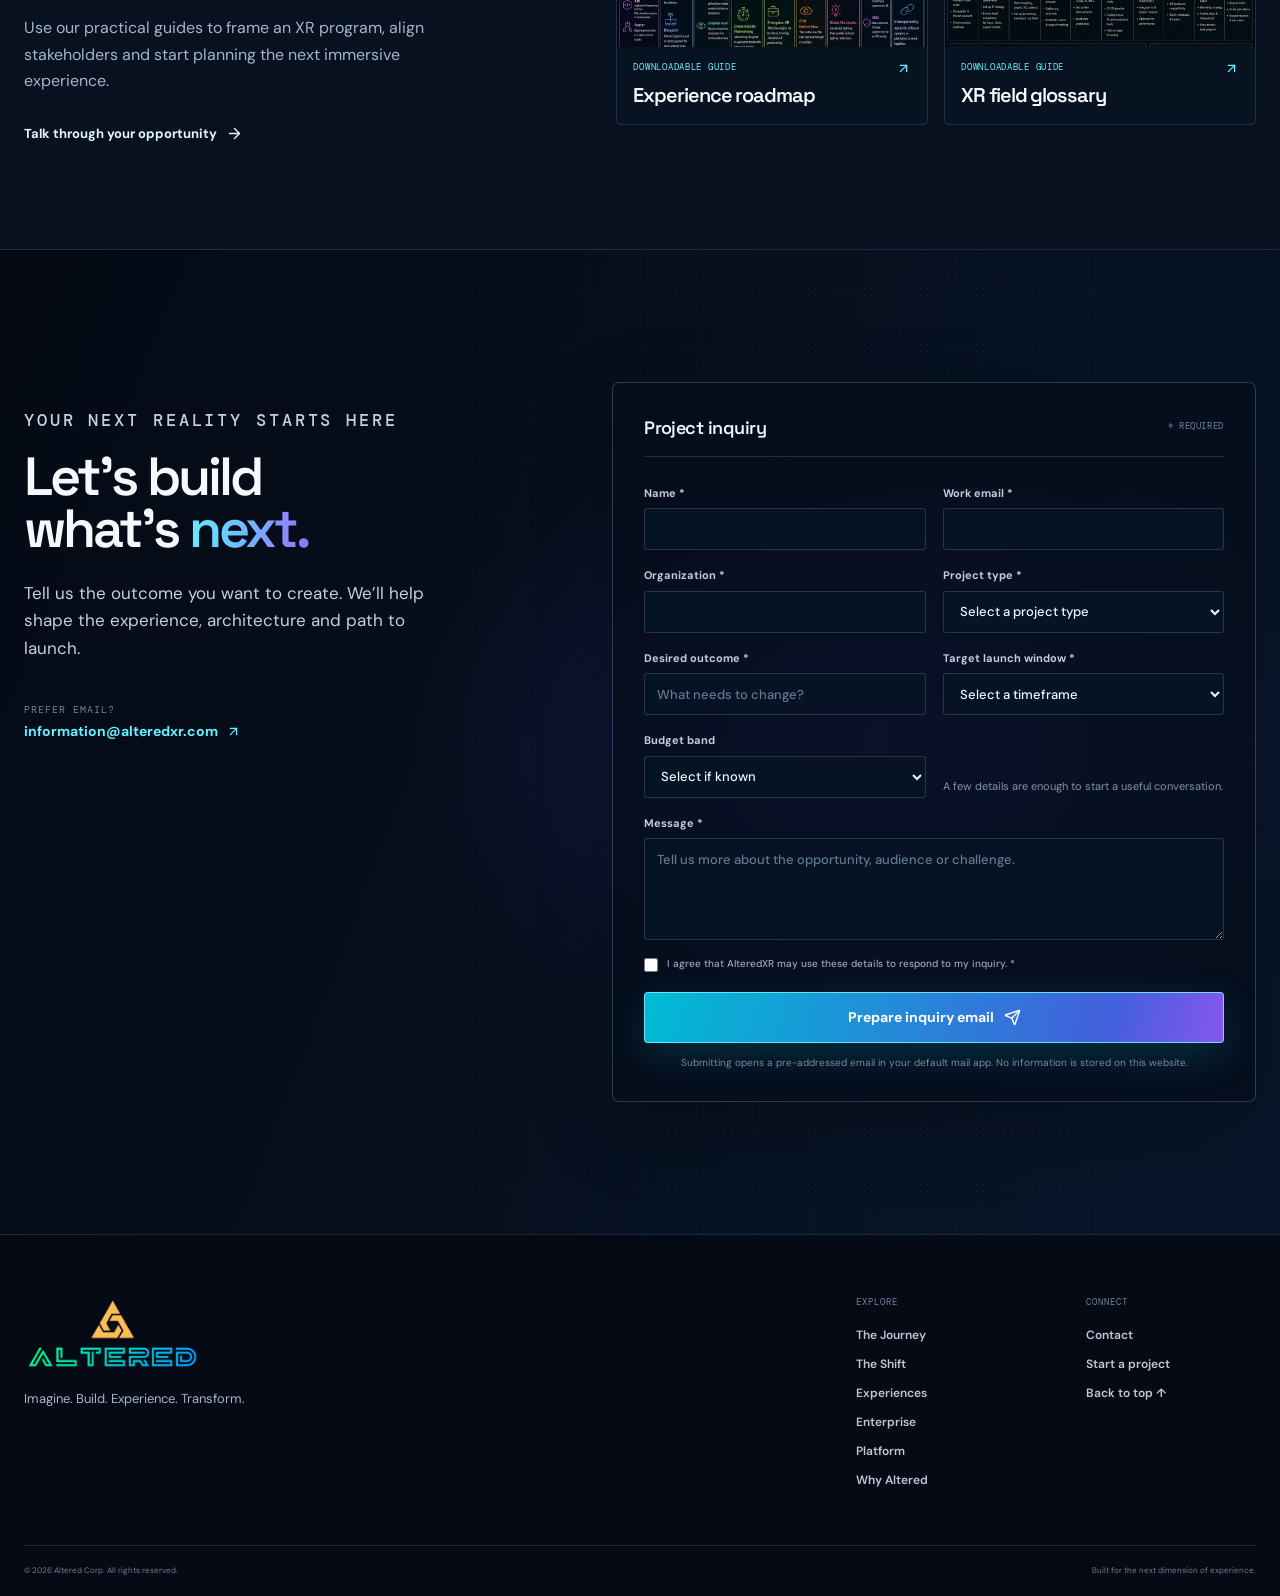
==== commit 0e27aad3: "Lead with the cinematic journey landing" ====
--- a/index.html
+++ b/index.html
@@ -23,8 +23,8 @@
     <meta name="twitter:image" content="./images/ue6-hero-concept_0cf11949.jpg" />
     <title>AlteredXR | Imagine. Build. Experience.</title>
     <script type="application/ld+json">{"@context":"https://schema.org","@type":"Organization","name":"AlteredXR","url":"https://alteredxr.com/","email":"information@alteredxr.com","description":"Premium immersive experiences and enterprise spatial-computing solutions."}</script>
-    <script type="module" crossorigin src="/assets/index-CMs2xCwh.js"></script>
-    <link rel="stylesheet" crossorigin href="/assets/index-BA29GfHA.css">
+    <script type="module" crossorigin src="/assets/index-Bszd75IL.js"></script>
+    <link rel="stylesheet" crossorigin href="/assets/index-COlc-CqF.css">
     <script src="/__manus__/debug-collector.js" defer></script>
   </head>
   <body>
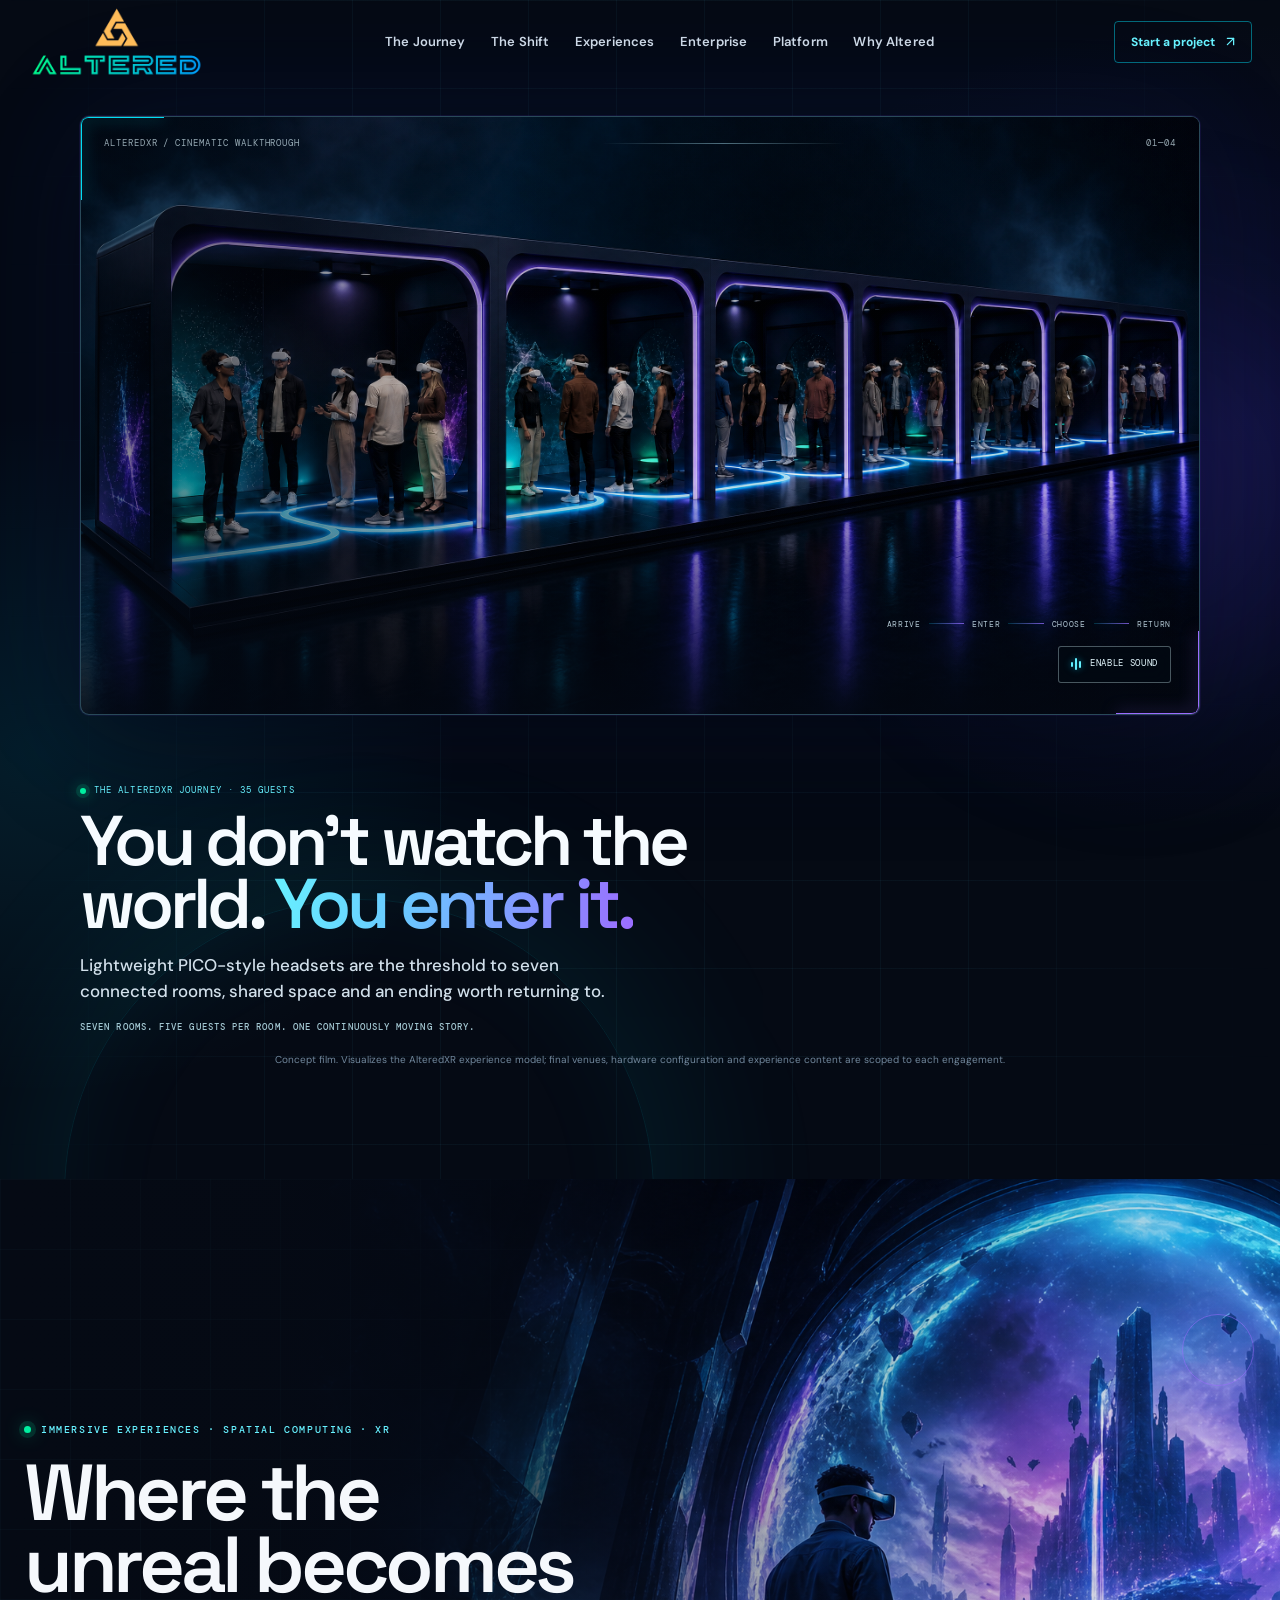
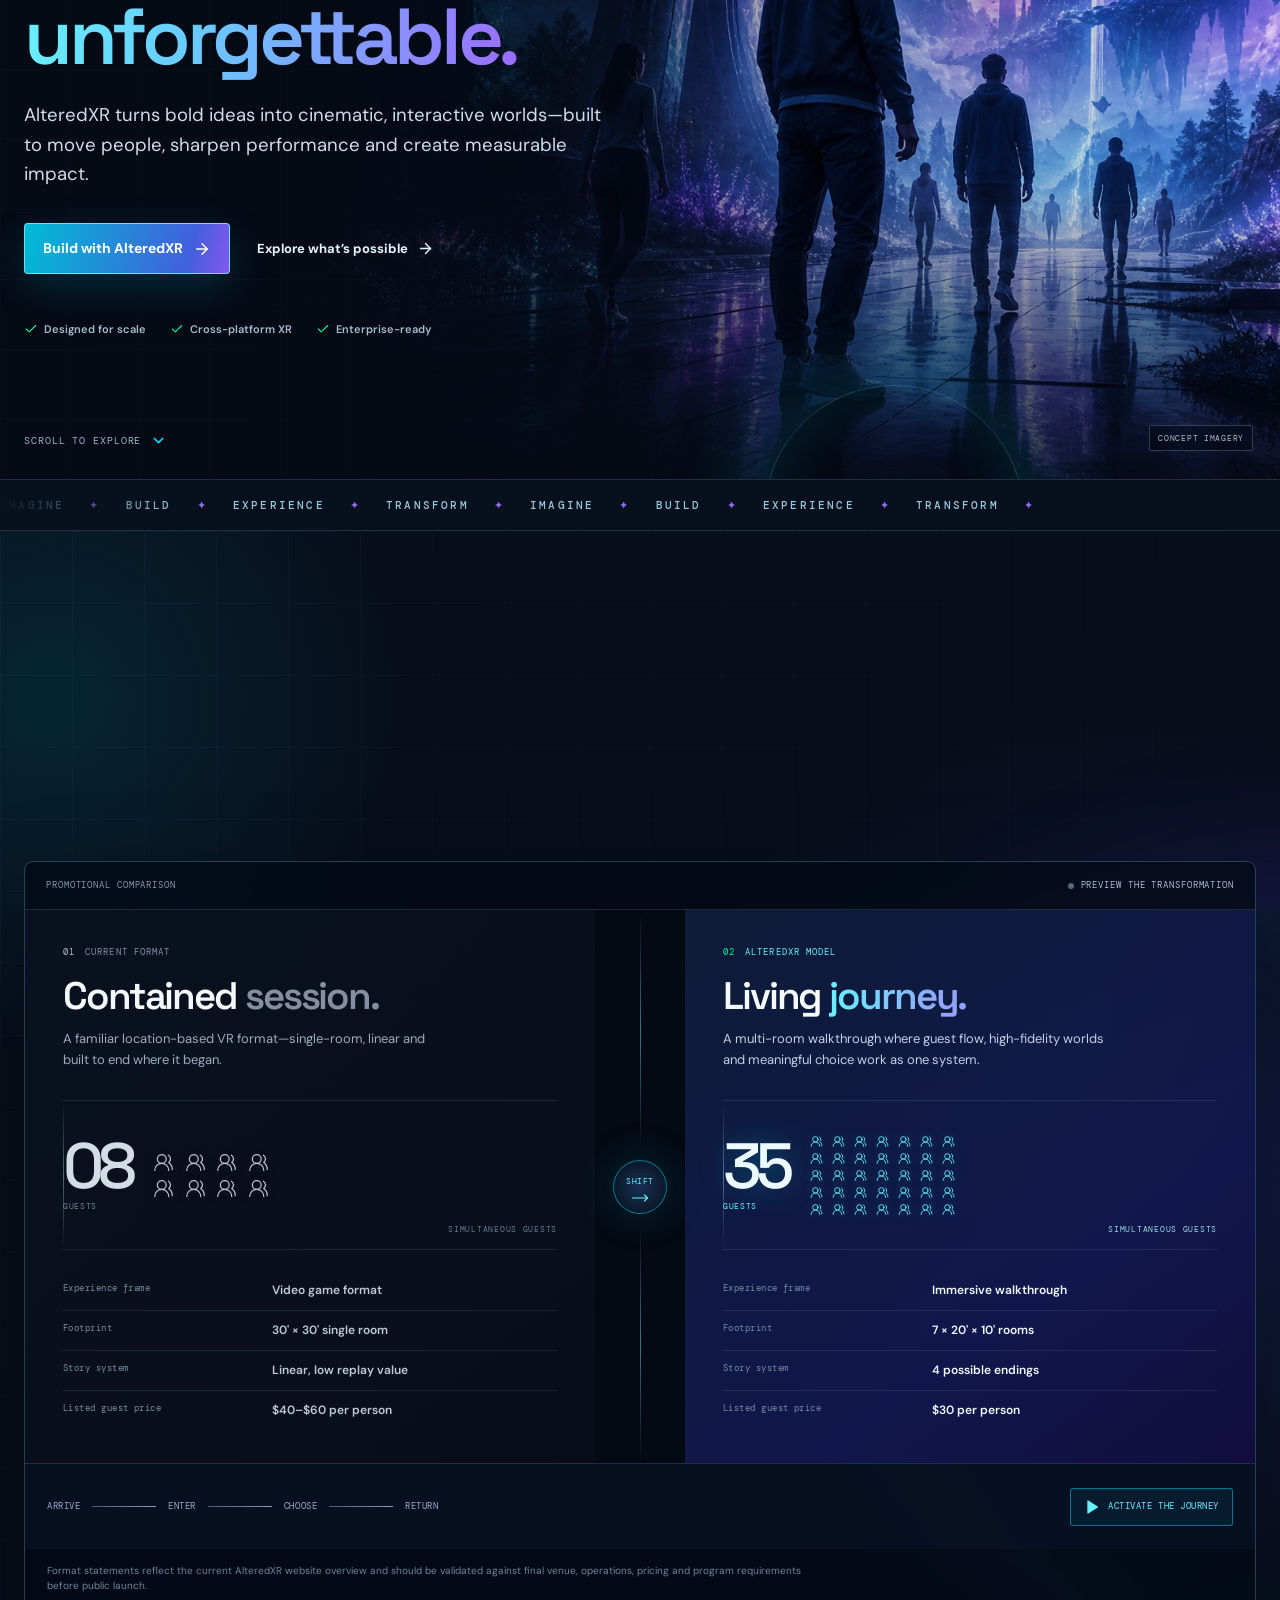
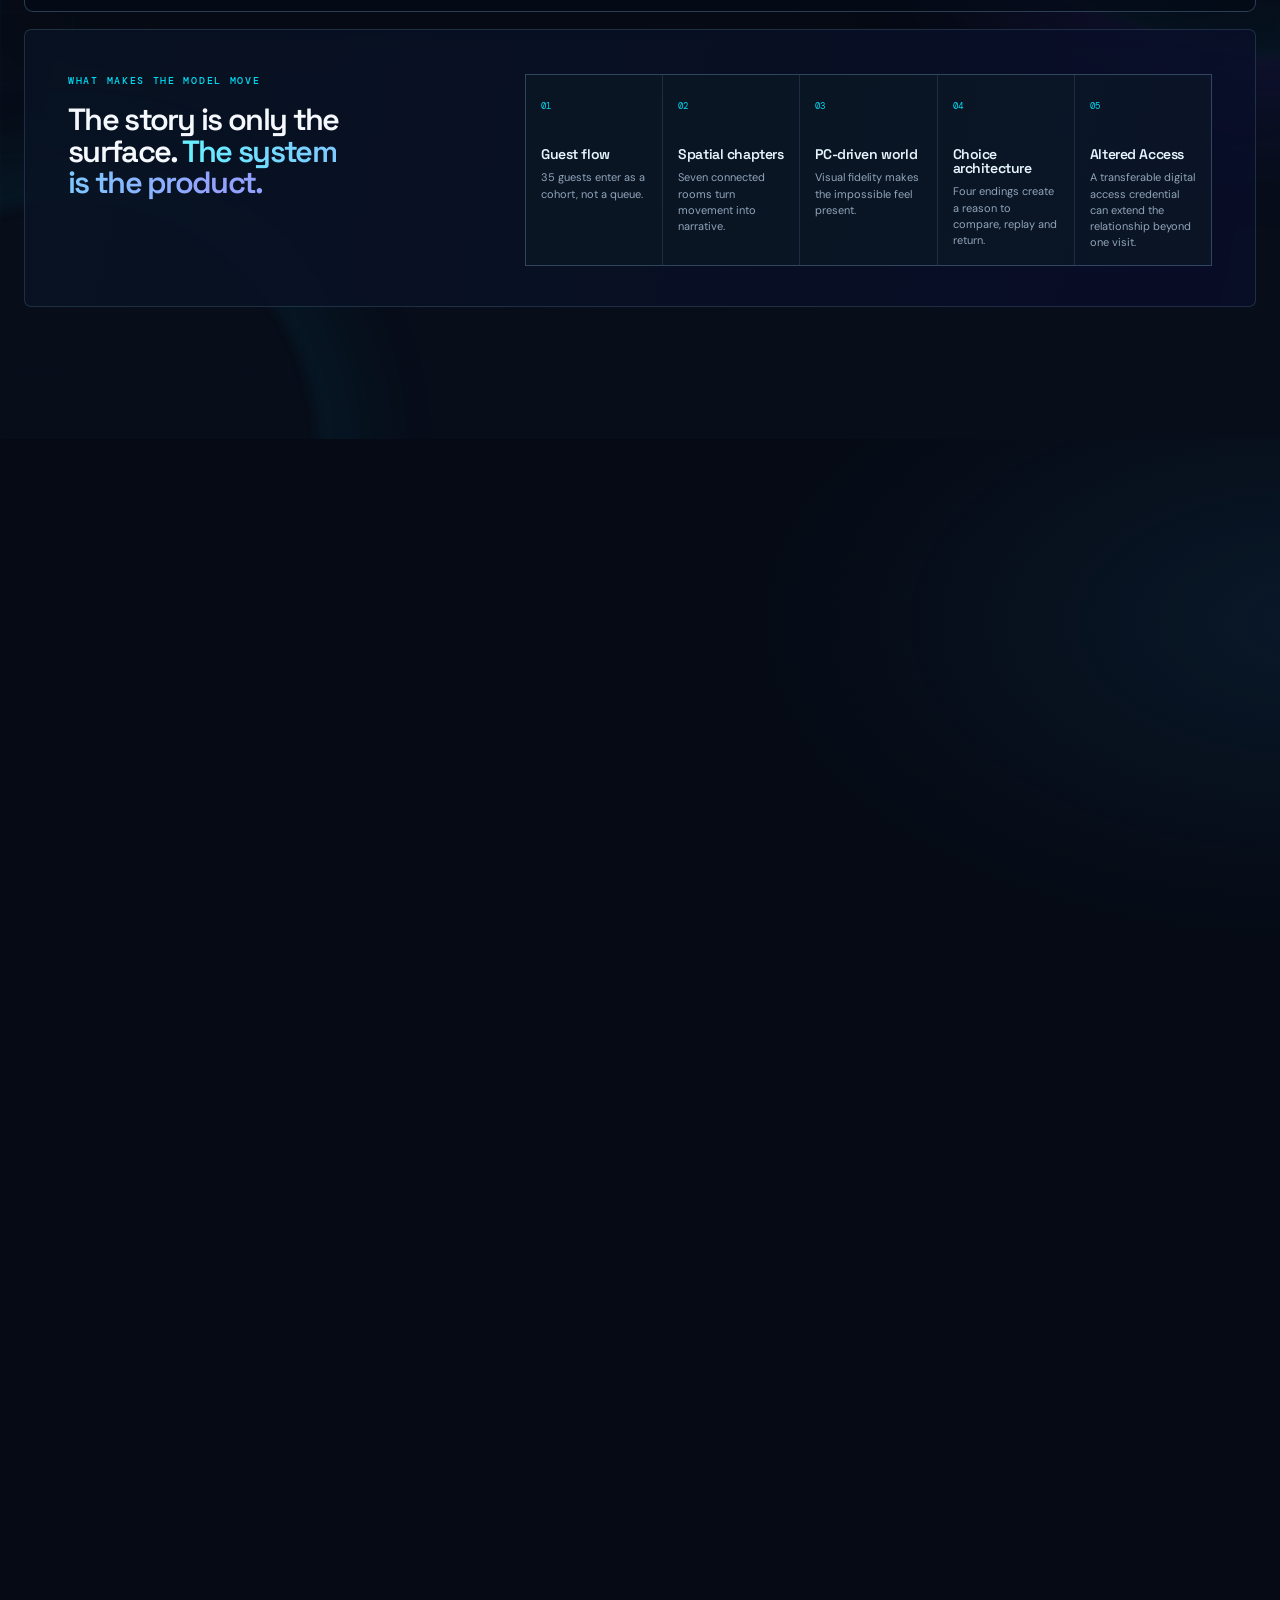
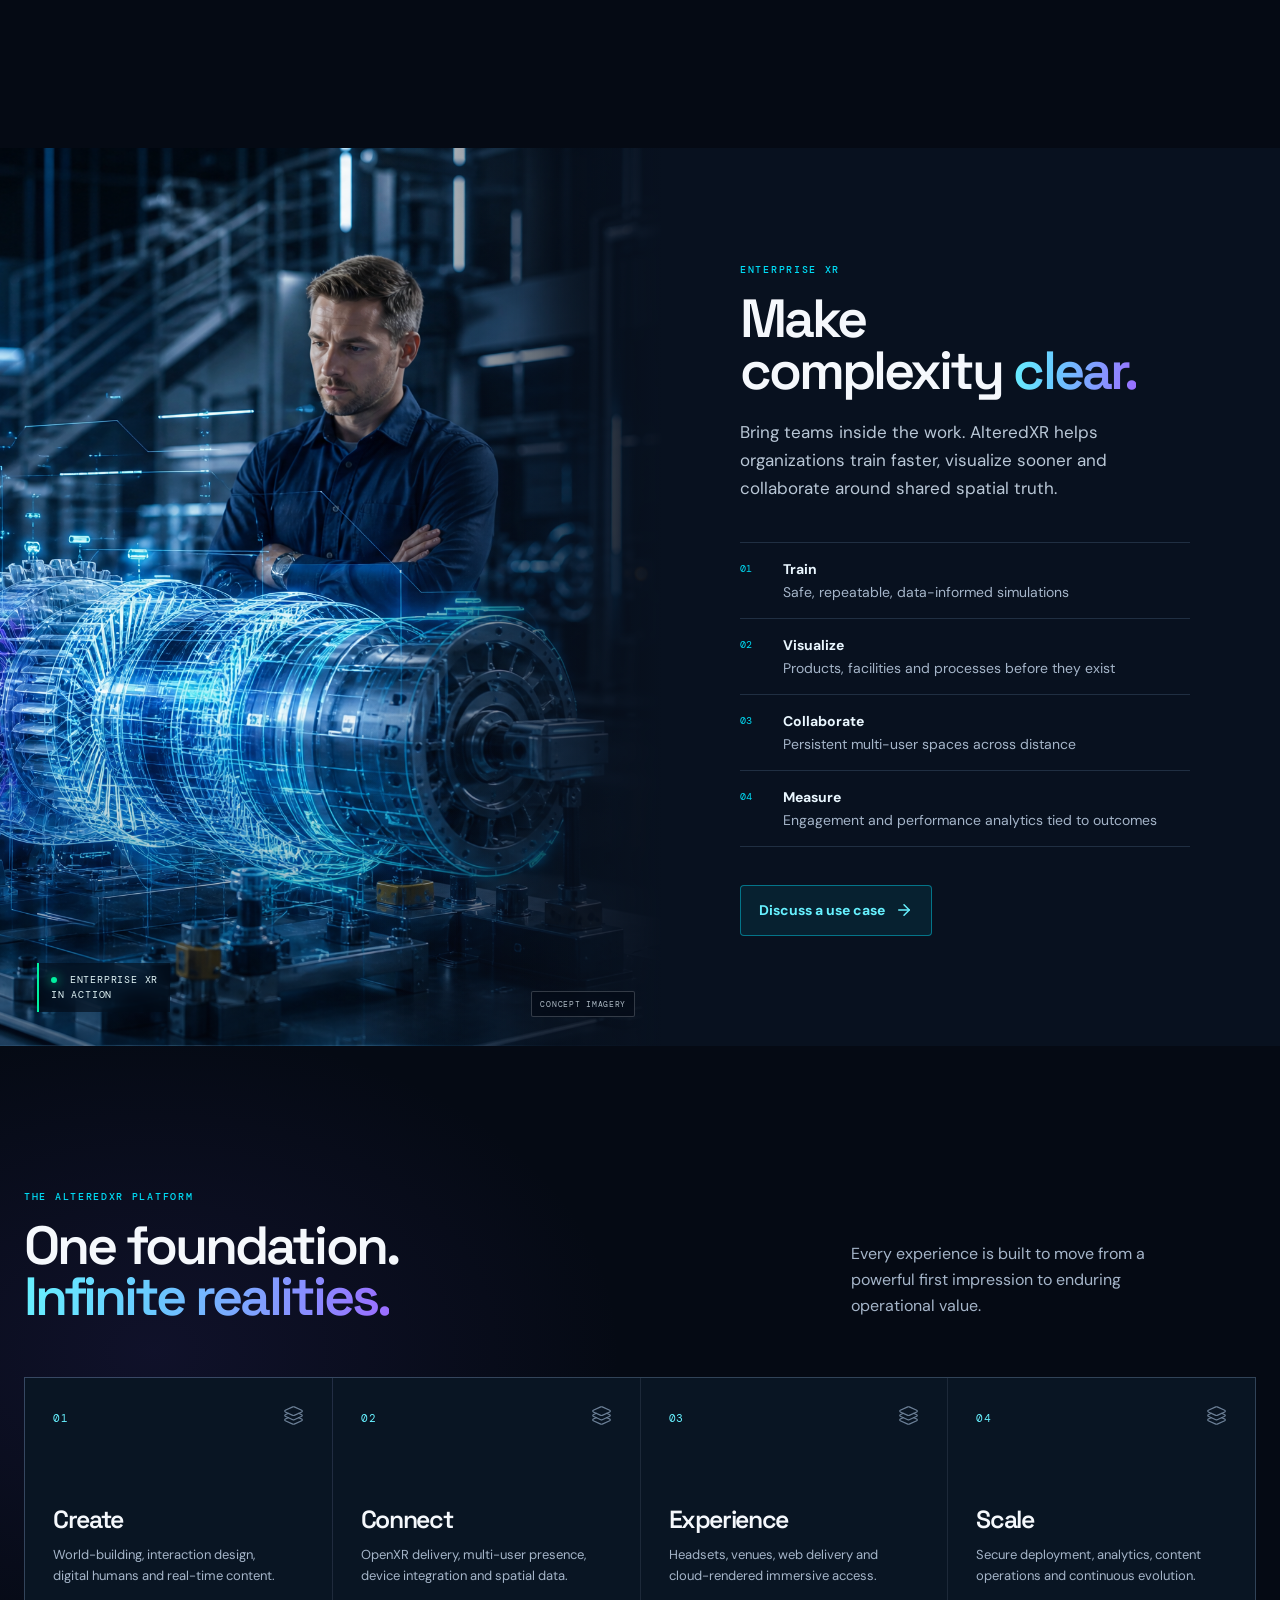
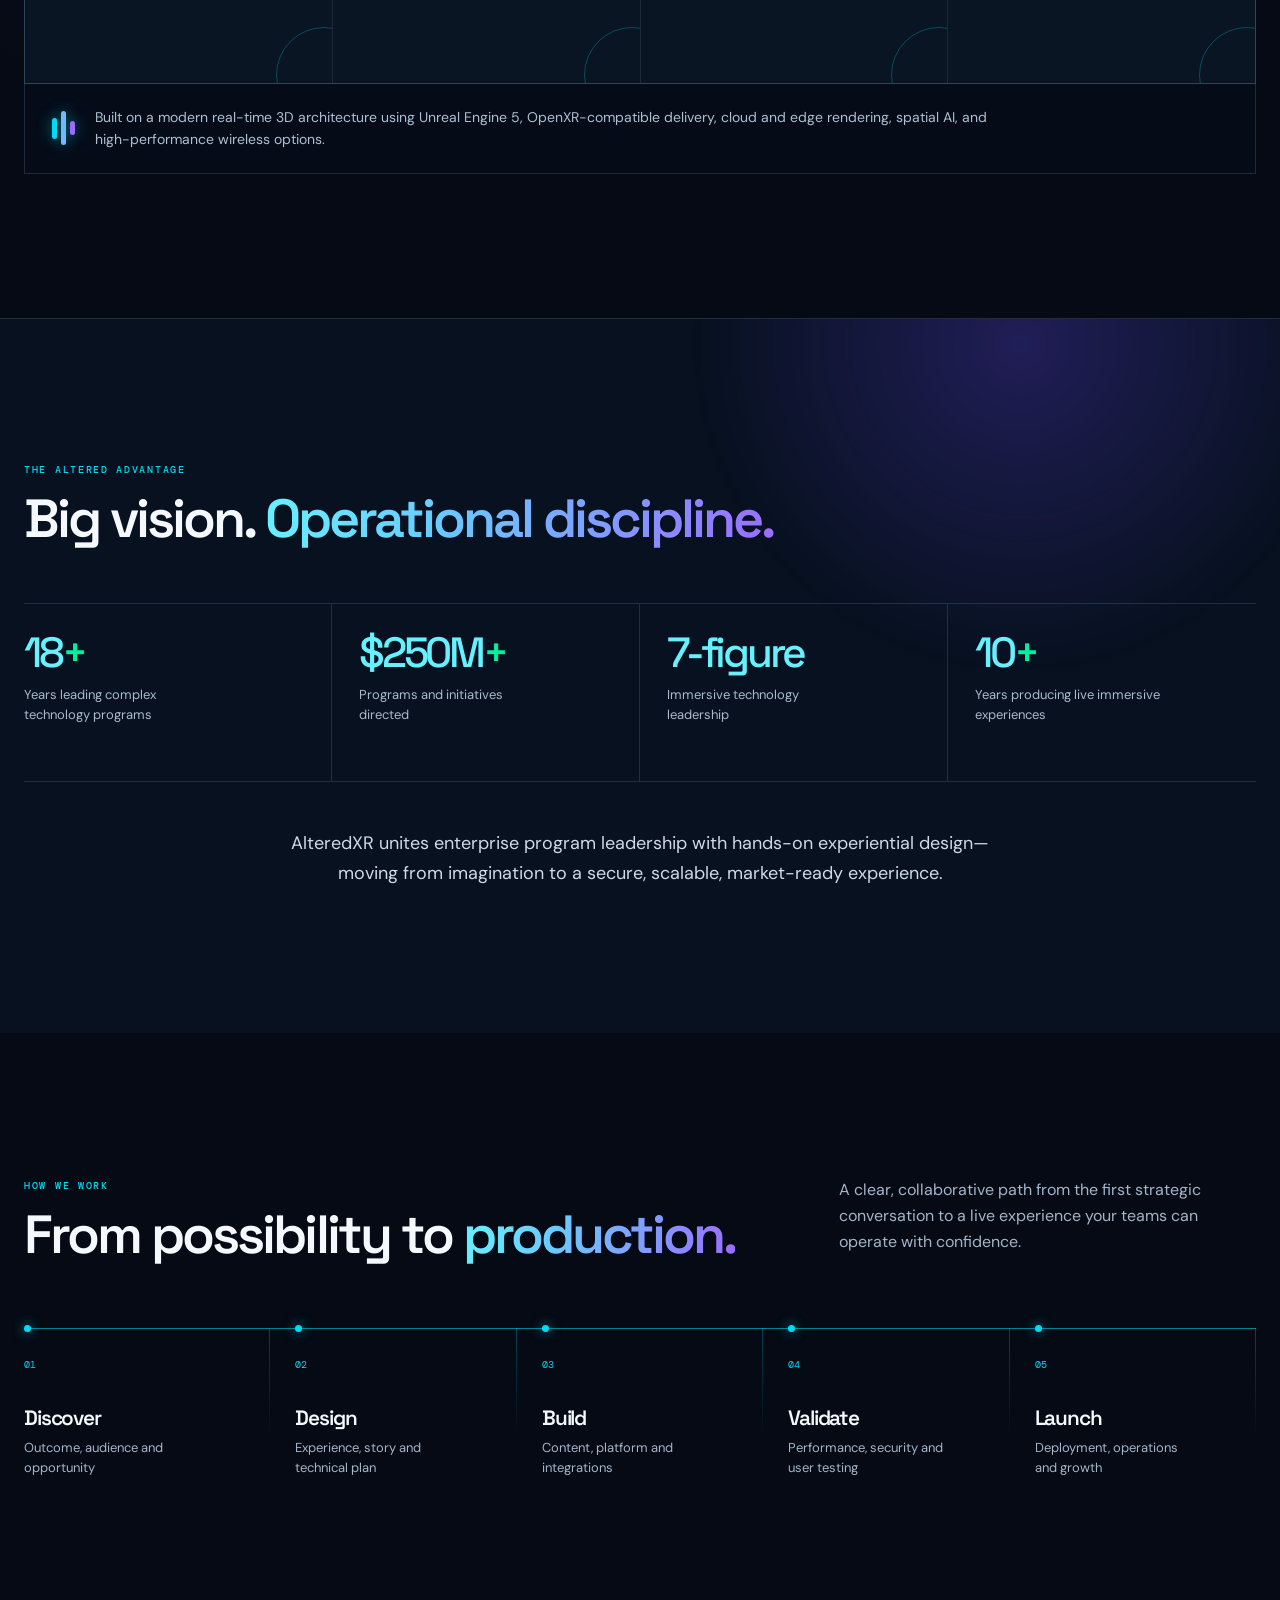
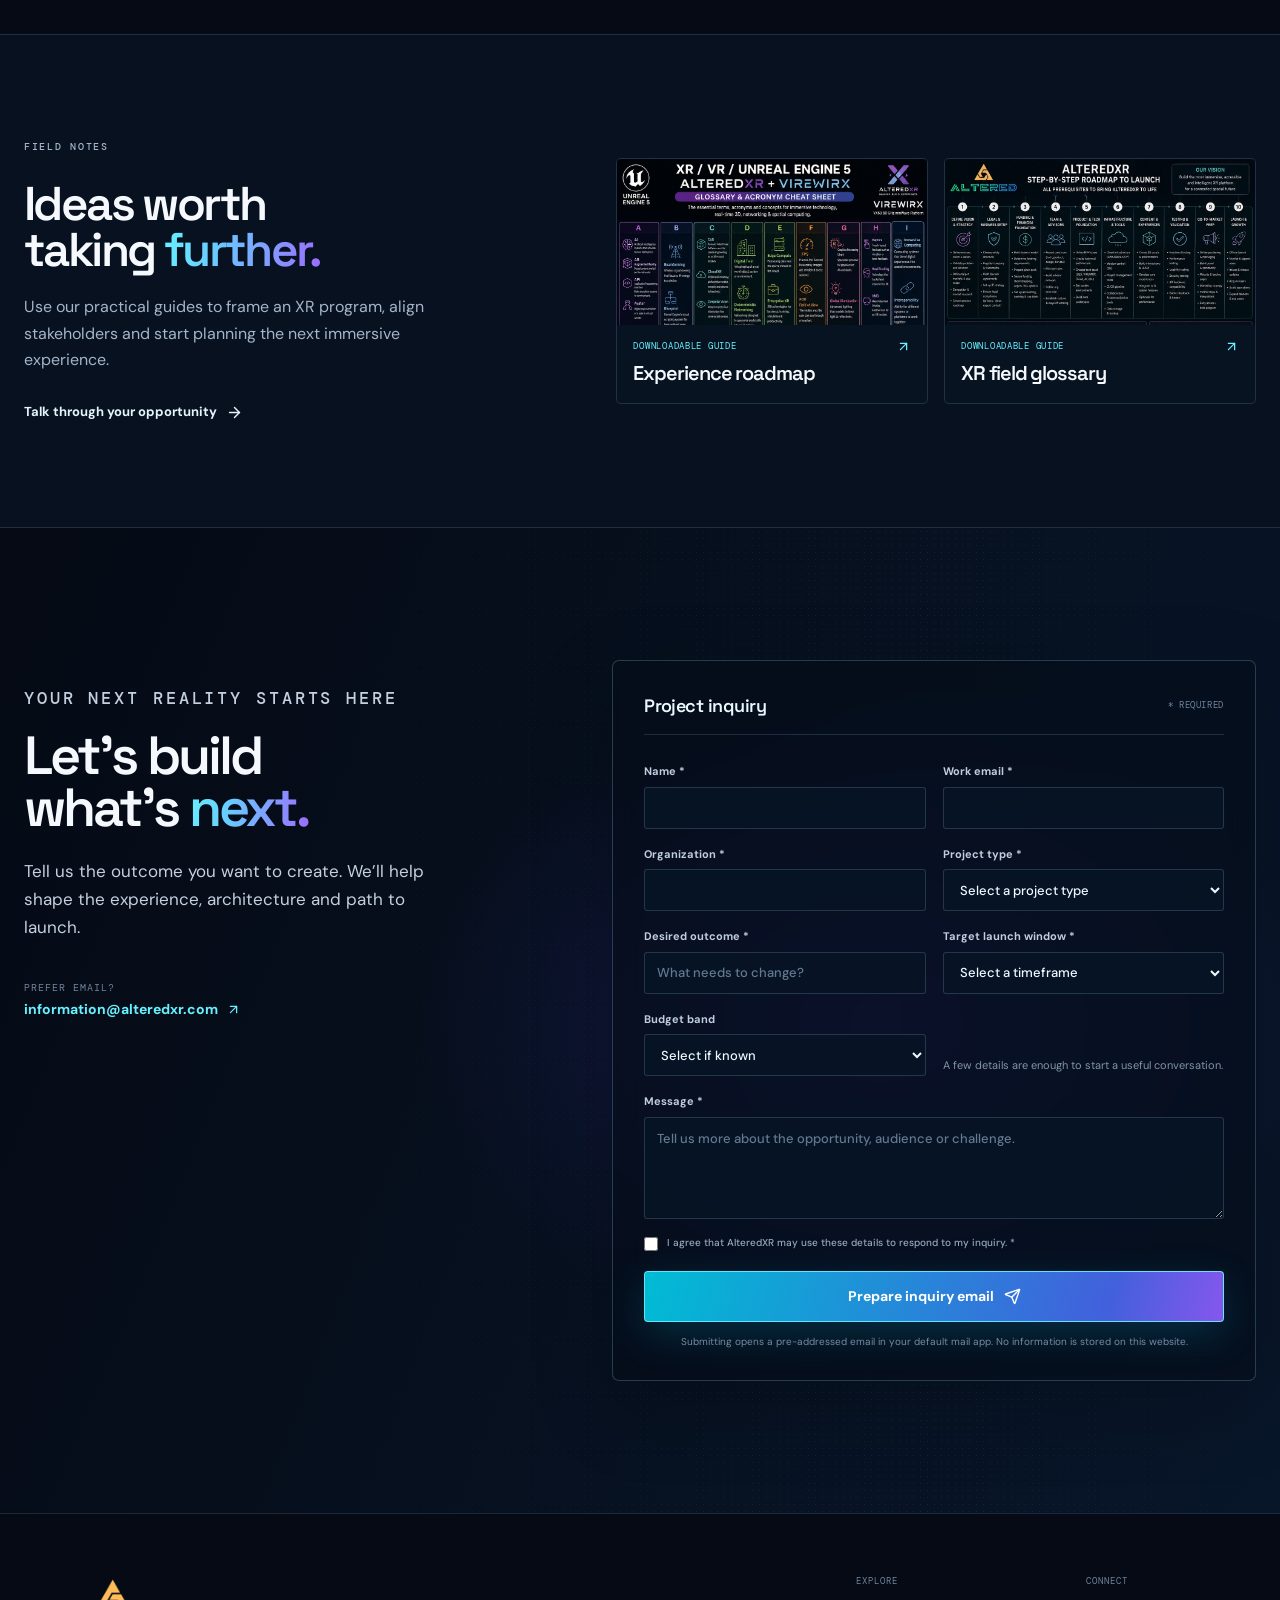
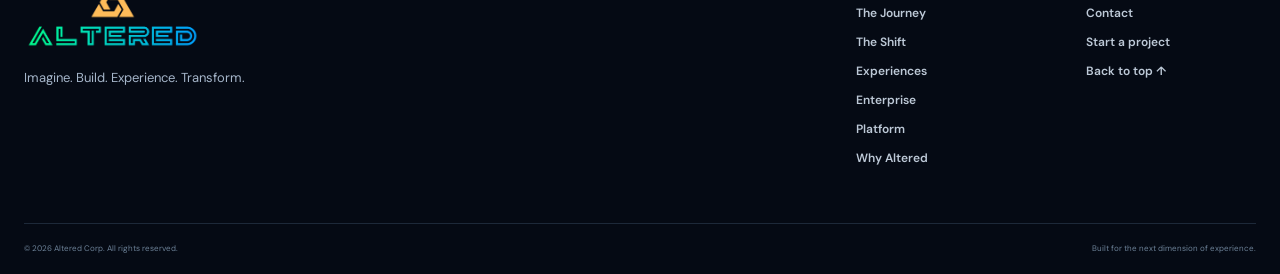
==== commit 1a8a81c3: "Move Journey copy below the film" ====
--- a/index.html
+++ b/index.html
@@ -23,8 +23,8 @@
     <meta name="twitter:image" content="./images/ue6-hero-concept_0cf11949.jpg" />
     <title>AlteredXR | Imagine. Build. Experience.</title>
     <script type="application/ld+json">{"@context":"https://schema.org","@type":"Organization","name":"AlteredXR","url":"https://alteredxr.com/","email":"information@alteredxr.com","description":"Premium immersive experiences and enterprise spatial-computing solutions."}</script>
-    <script type="module" crossorigin src="/assets/index-Bszd75IL.js"></script>
-    <link rel="stylesheet" crossorigin href="/assets/index-COlc-CqF.css">
+    <script type="module" crossorigin src="/assets/index-C-Save_V.js"></script>
+    <link rel="stylesheet" crossorigin href="/assets/index-D0tUiCJi.css">
     <script src="/__manus__/debug-collector.js" defer></script>
   </head>
   <body>
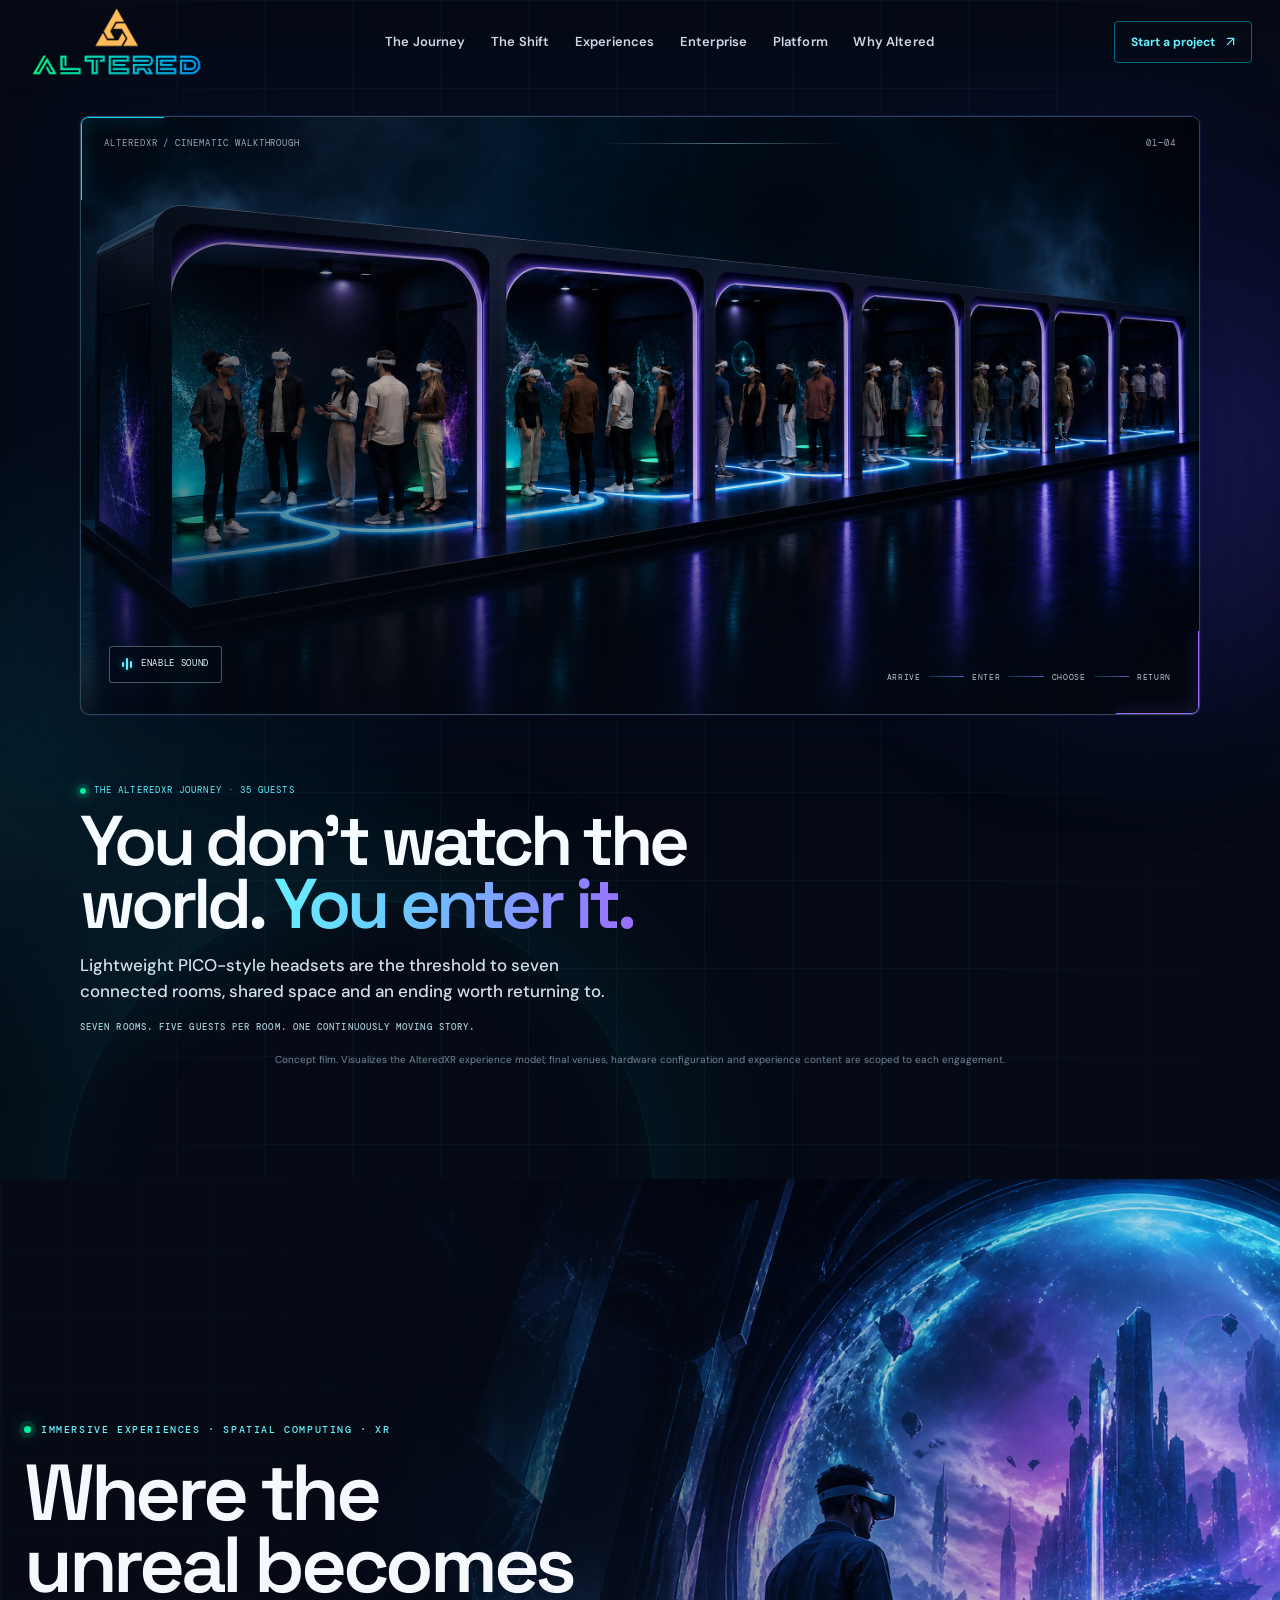
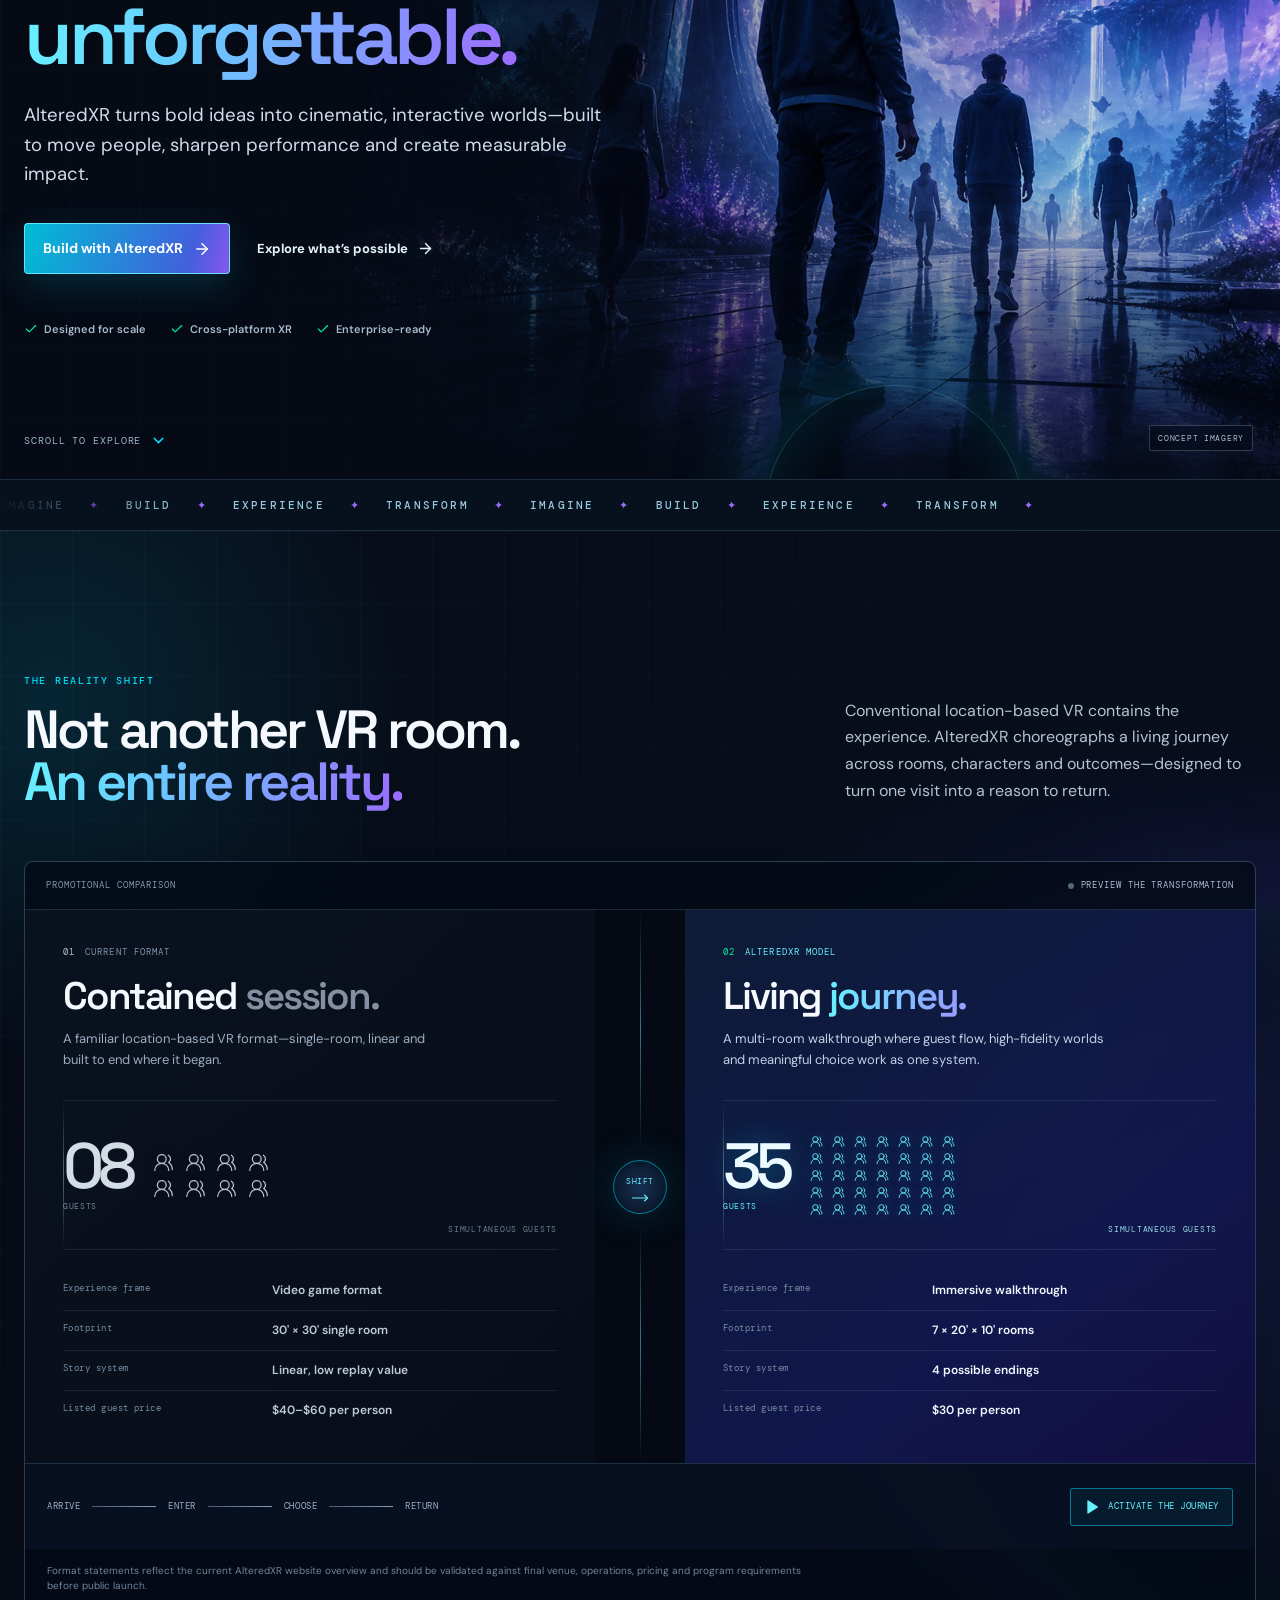
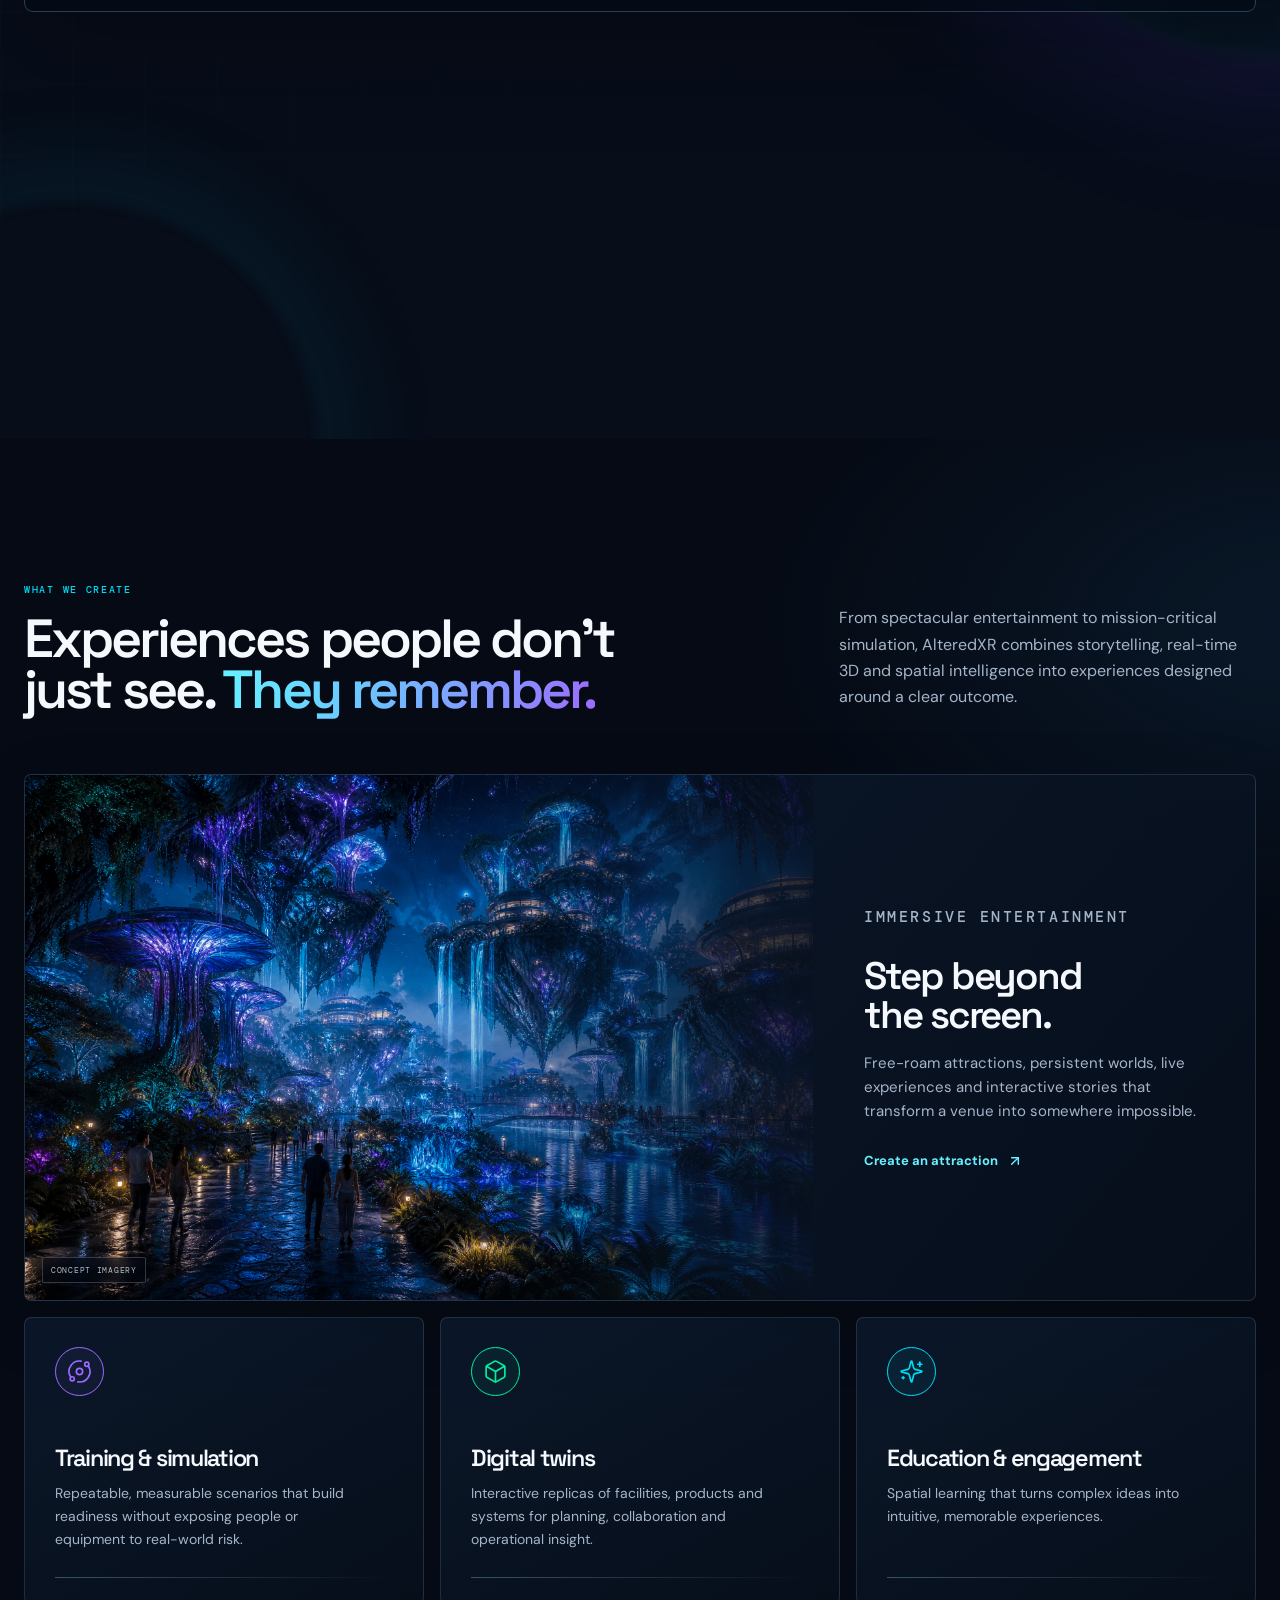
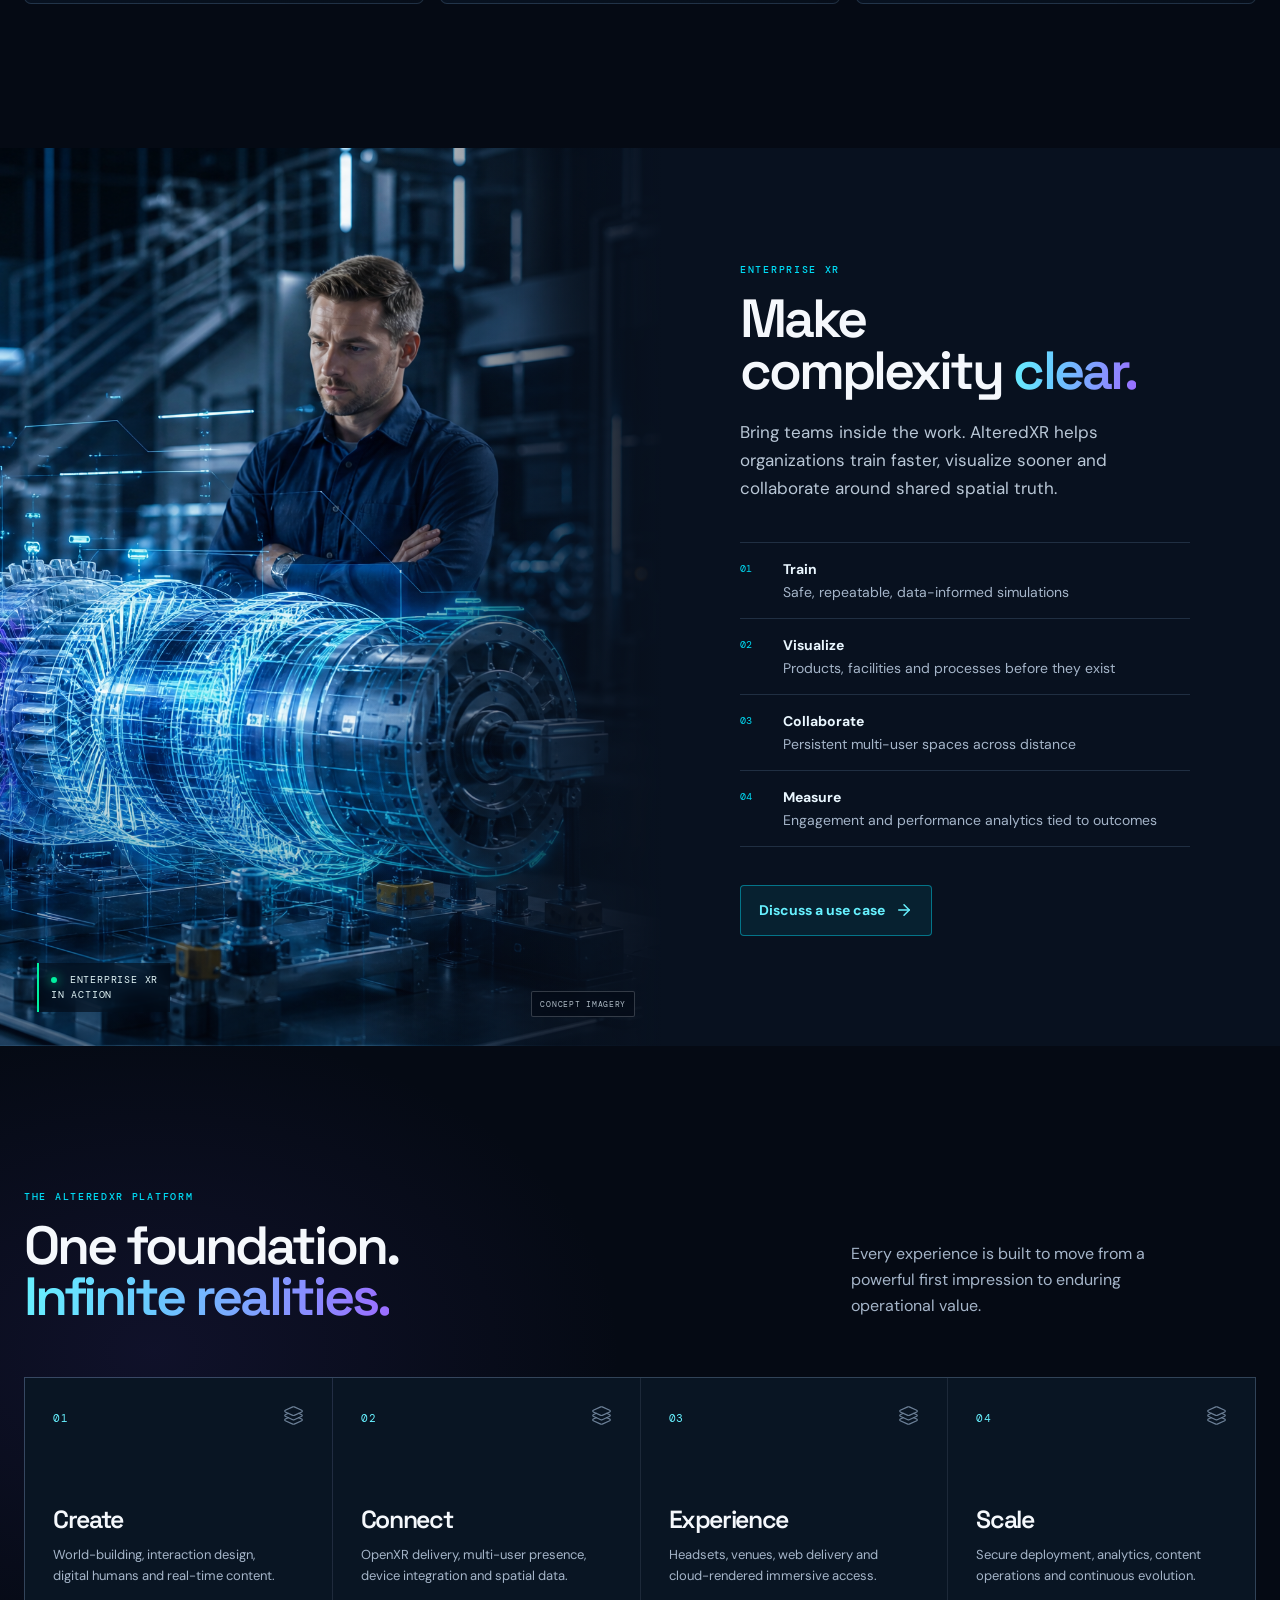
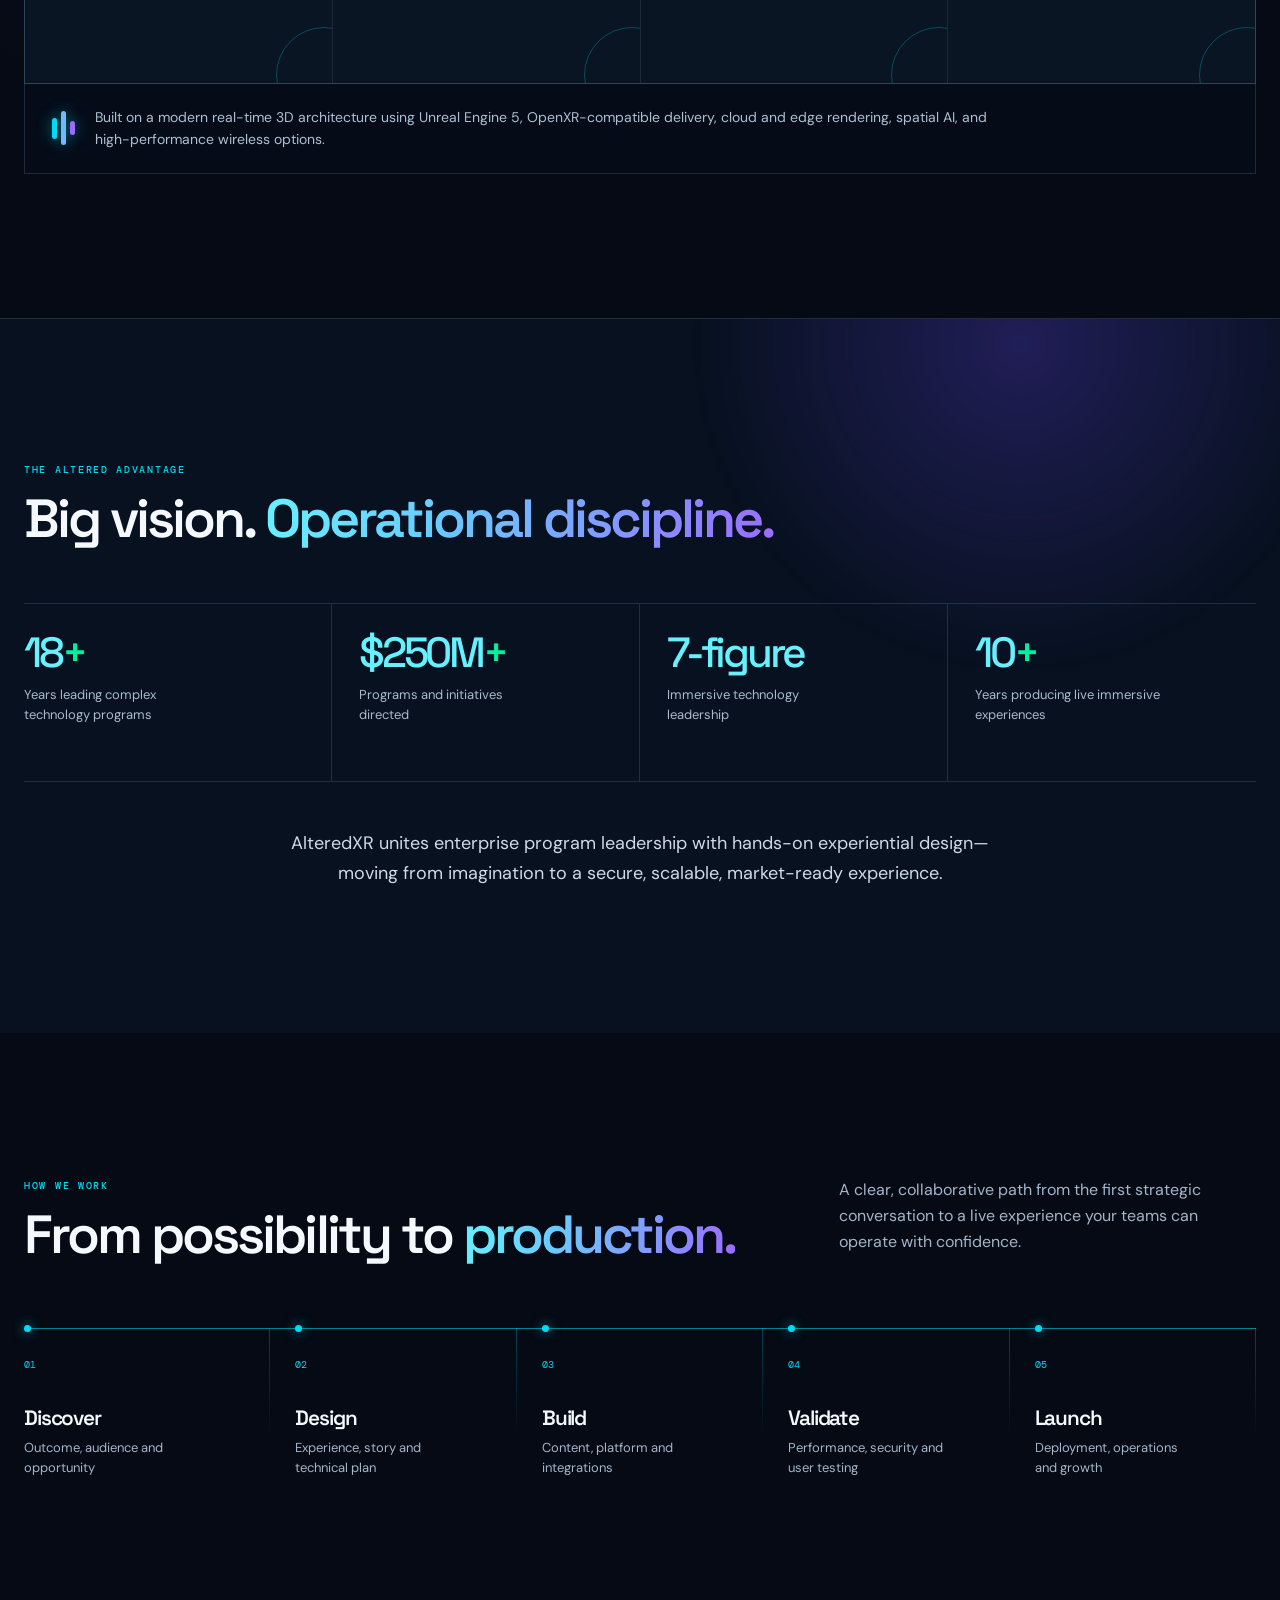
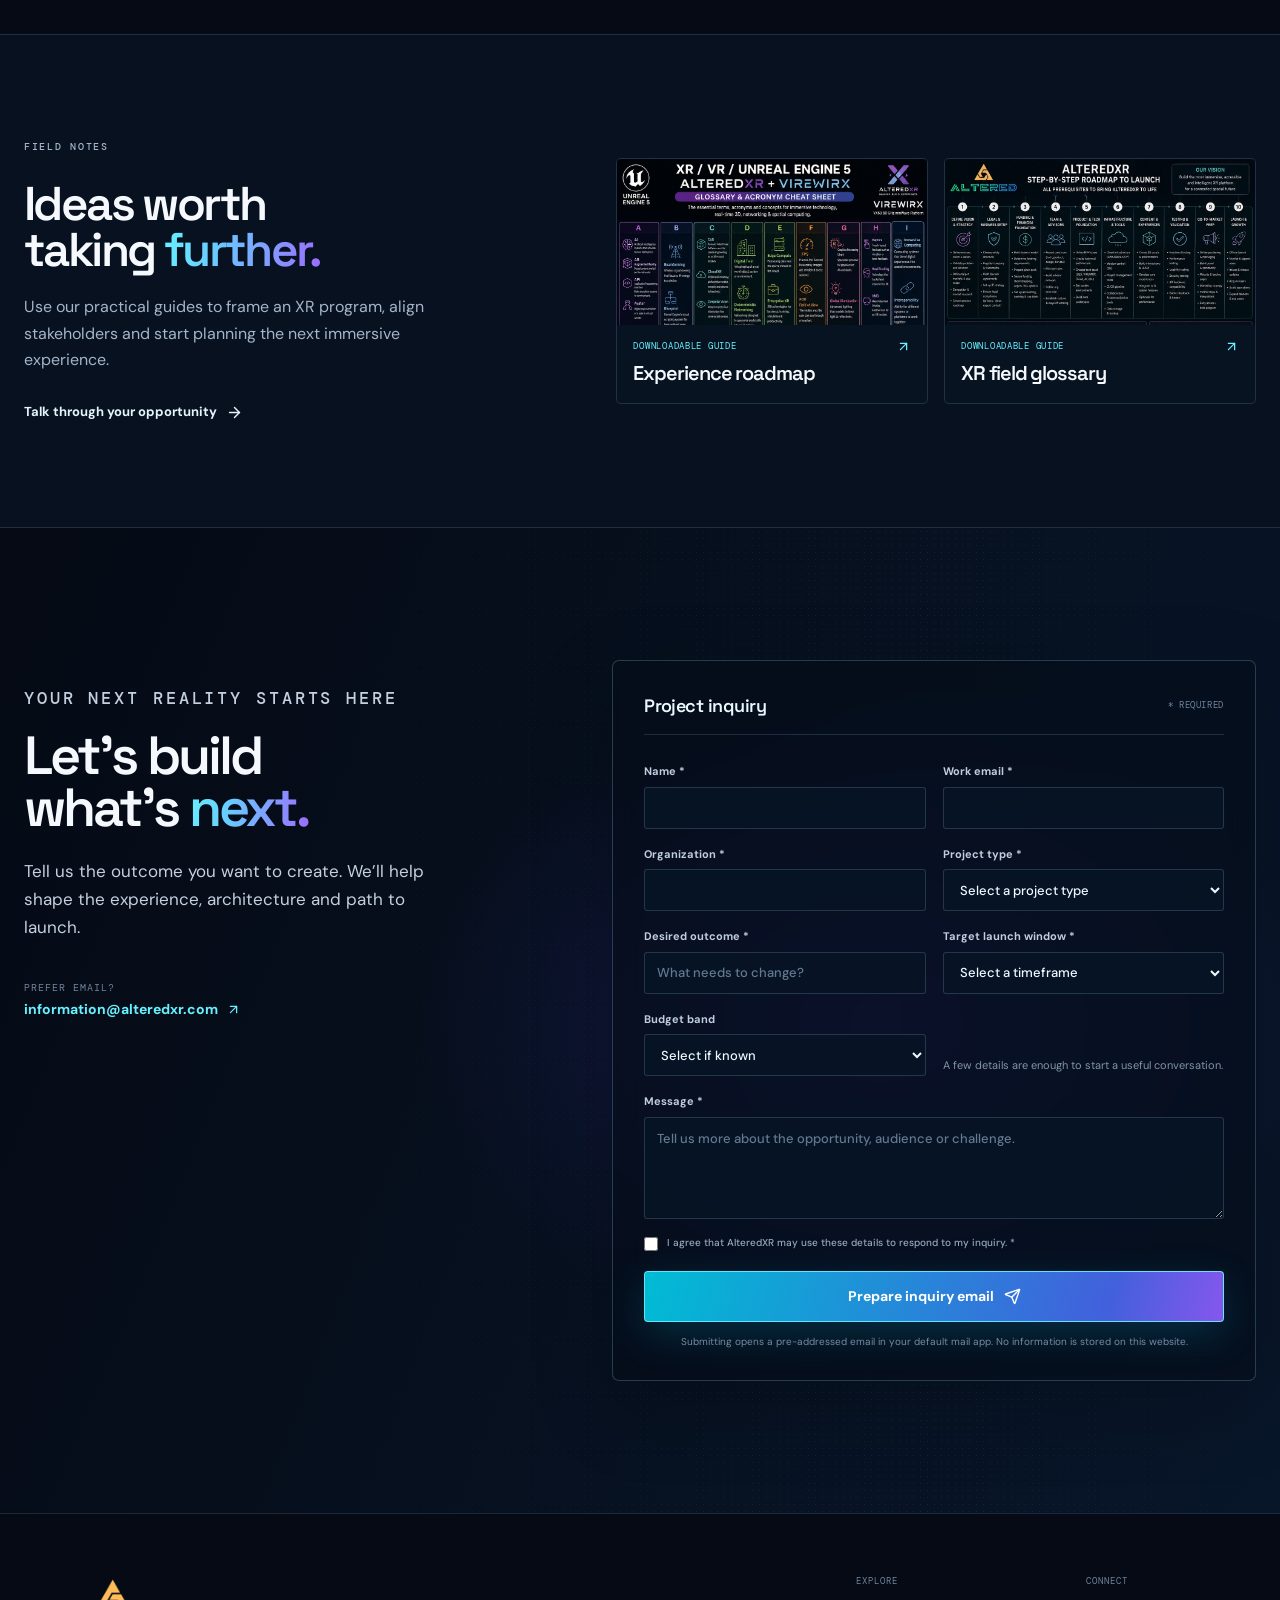
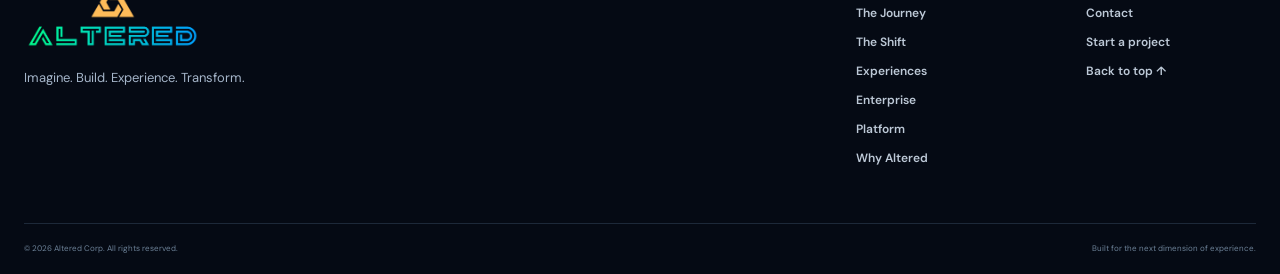
==== commit 28505eff: "Move Journey sound control left" ====
--- a/index.html
+++ b/index.html
@@ -23,8 +23,8 @@
     <meta name="twitter:image" content="./images/ue6-hero-concept_0cf11949.jpg" />
     <title>AlteredXR | Imagine. Build. Experience.</title>
     <script type="application/ld+json">{"@context":"https://schema.org","@type":"Organization","name":"AlteredXR","url":"https://alteredxr.com/","email":"information@alteredxr.com","description":"Premium immersive experiences and enterprise spatial-computing solutions."}</script>
-    <script type="module" crossorigin src="/assets/index-C-Save_V.js"></script>
-    <link rel="stylesheet" crossorigin href="/assets/index-D0tUiCJi.css">
+    <script type="module" crossorigin src="/assets/index-Dtu_jzI1.js"></script>
+    <link rel="stylesheet" crossorigin href="/assets/index-BWvloHZA.css">
     <script src="/__manus__/debug-collector.js" defer></script>
   </head>
   <body>
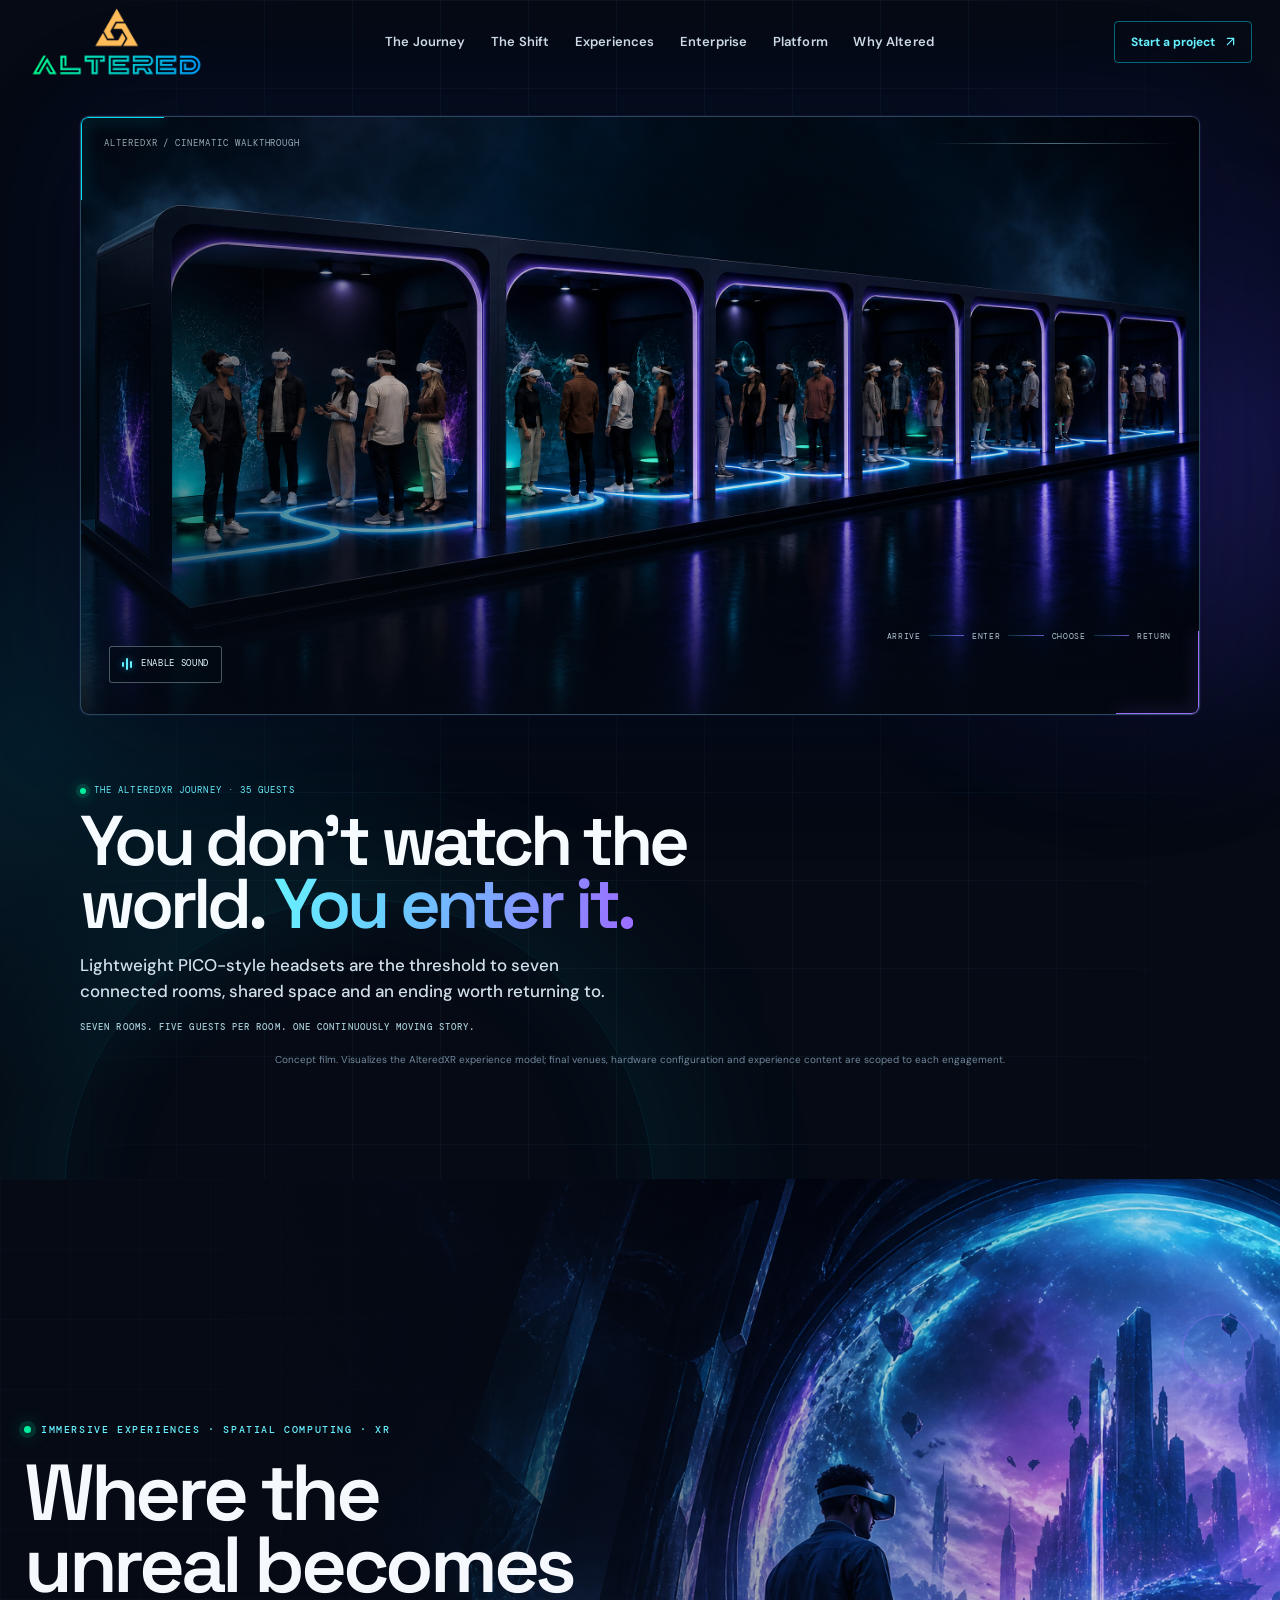
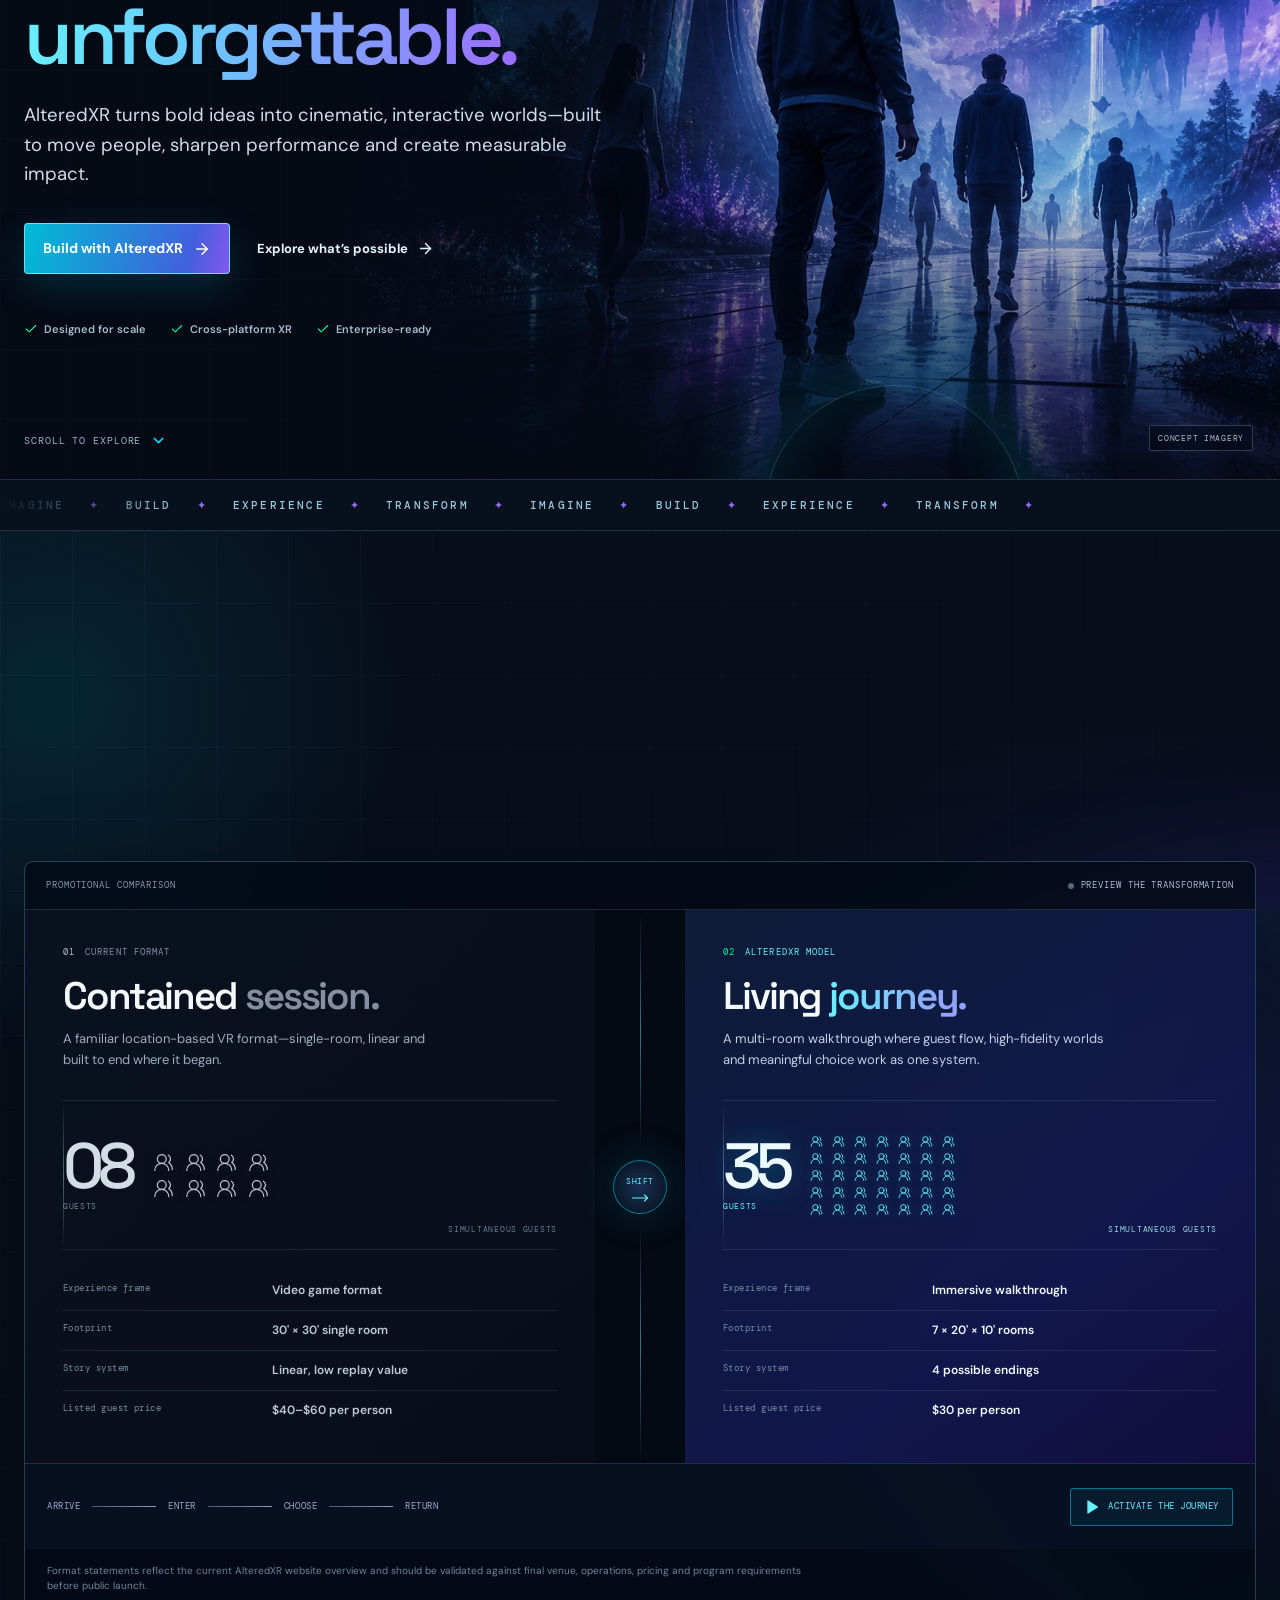
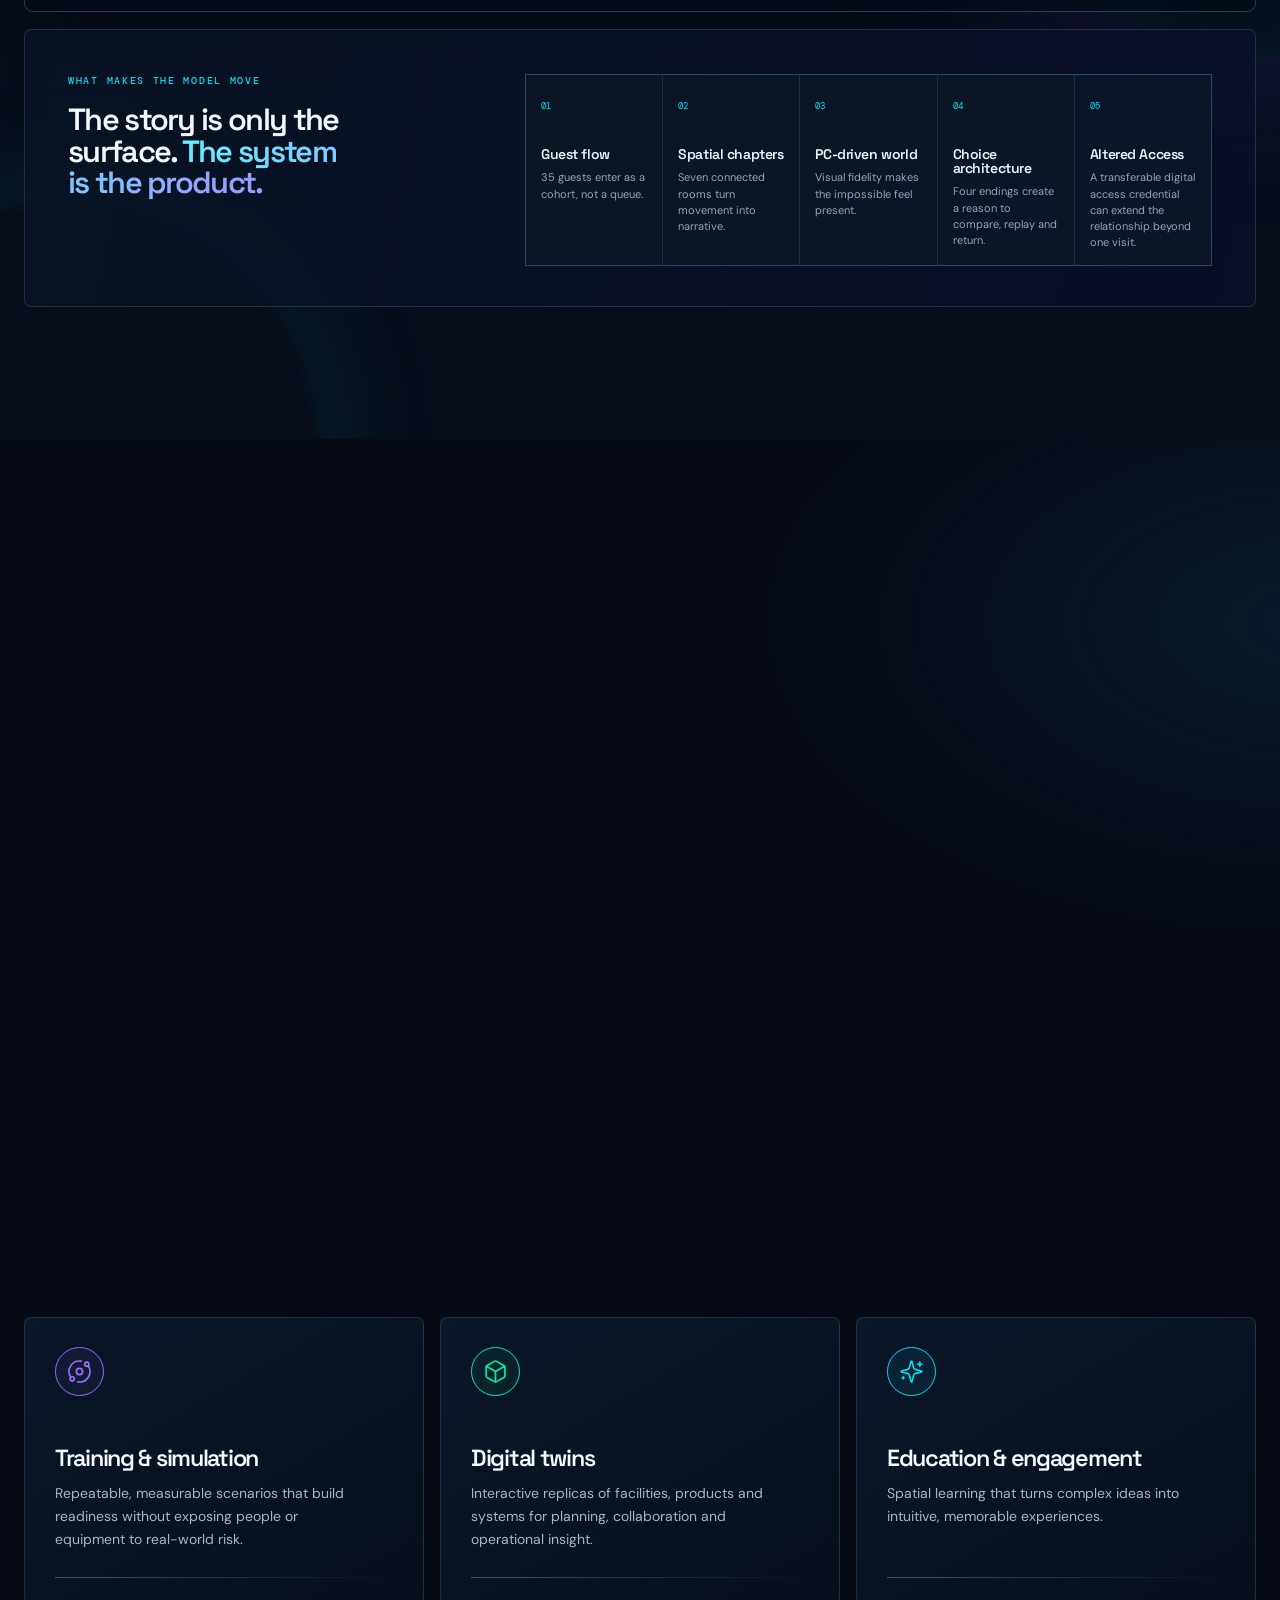
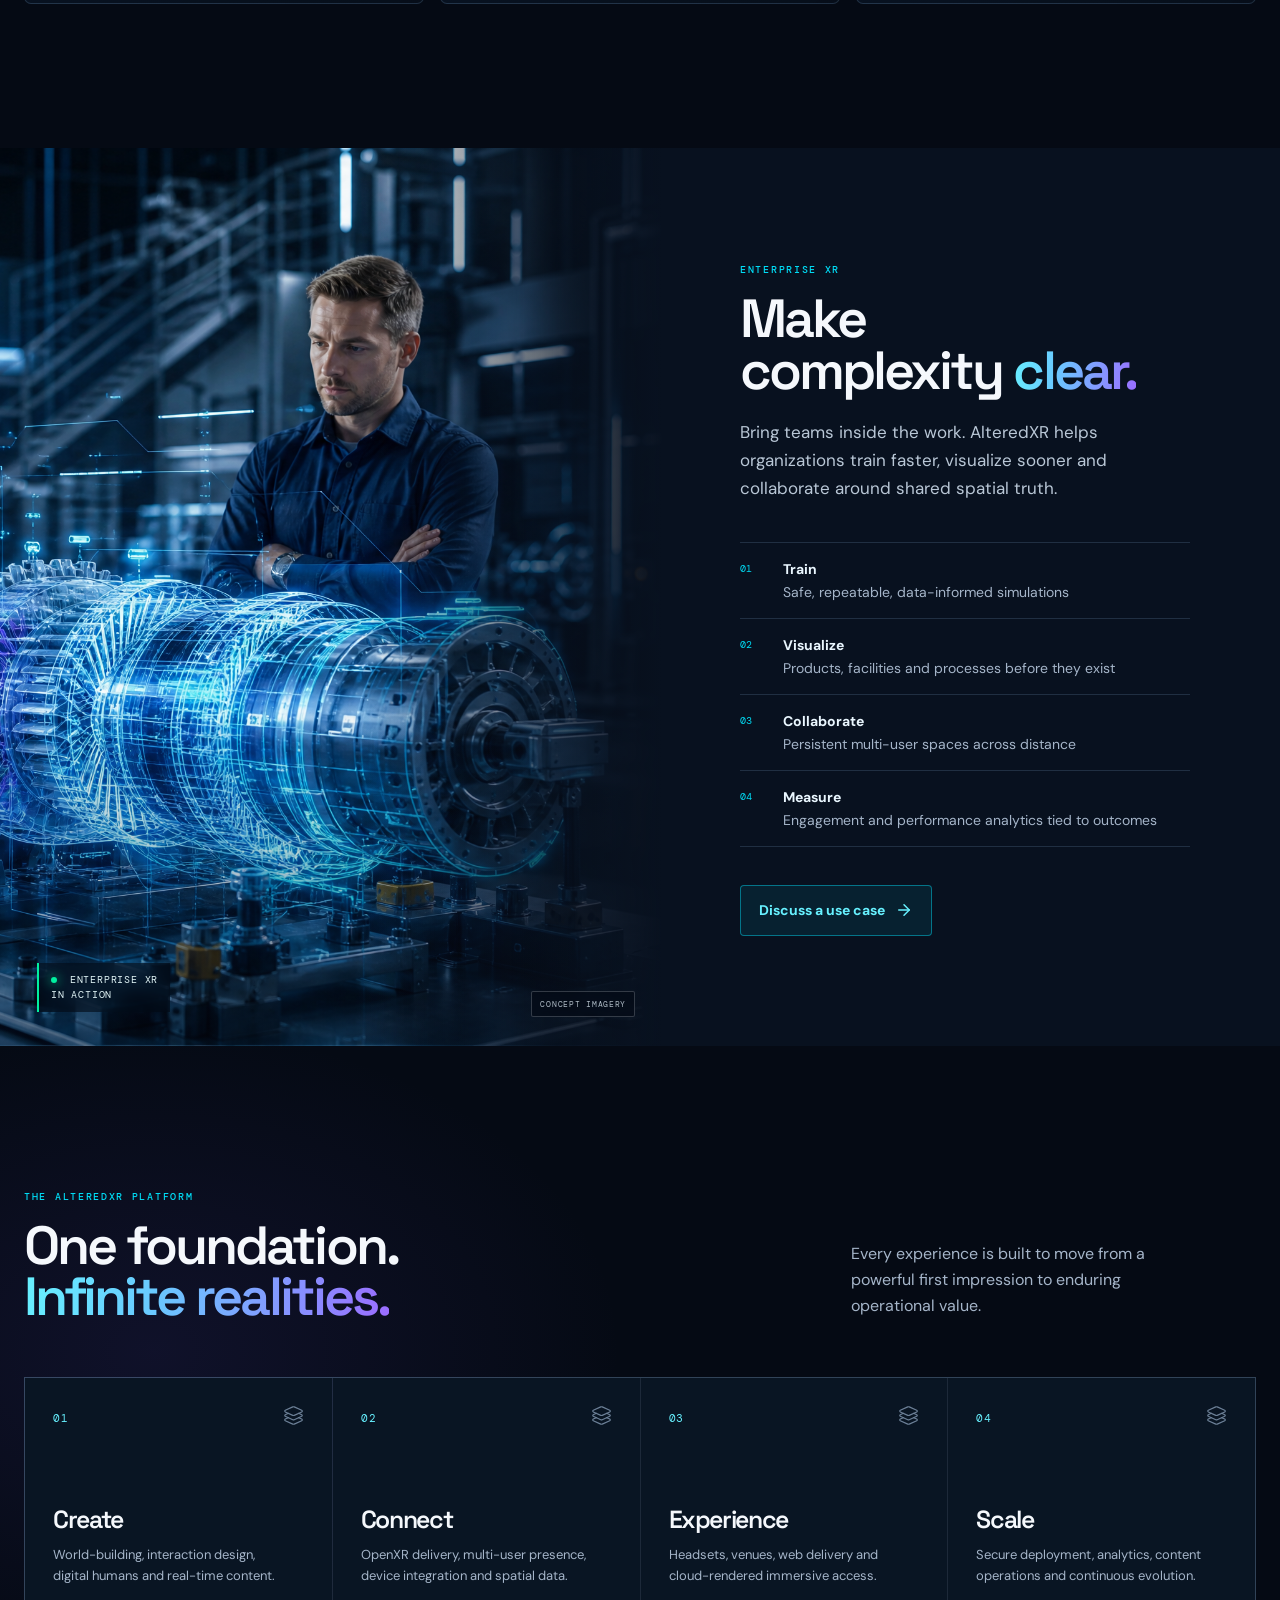
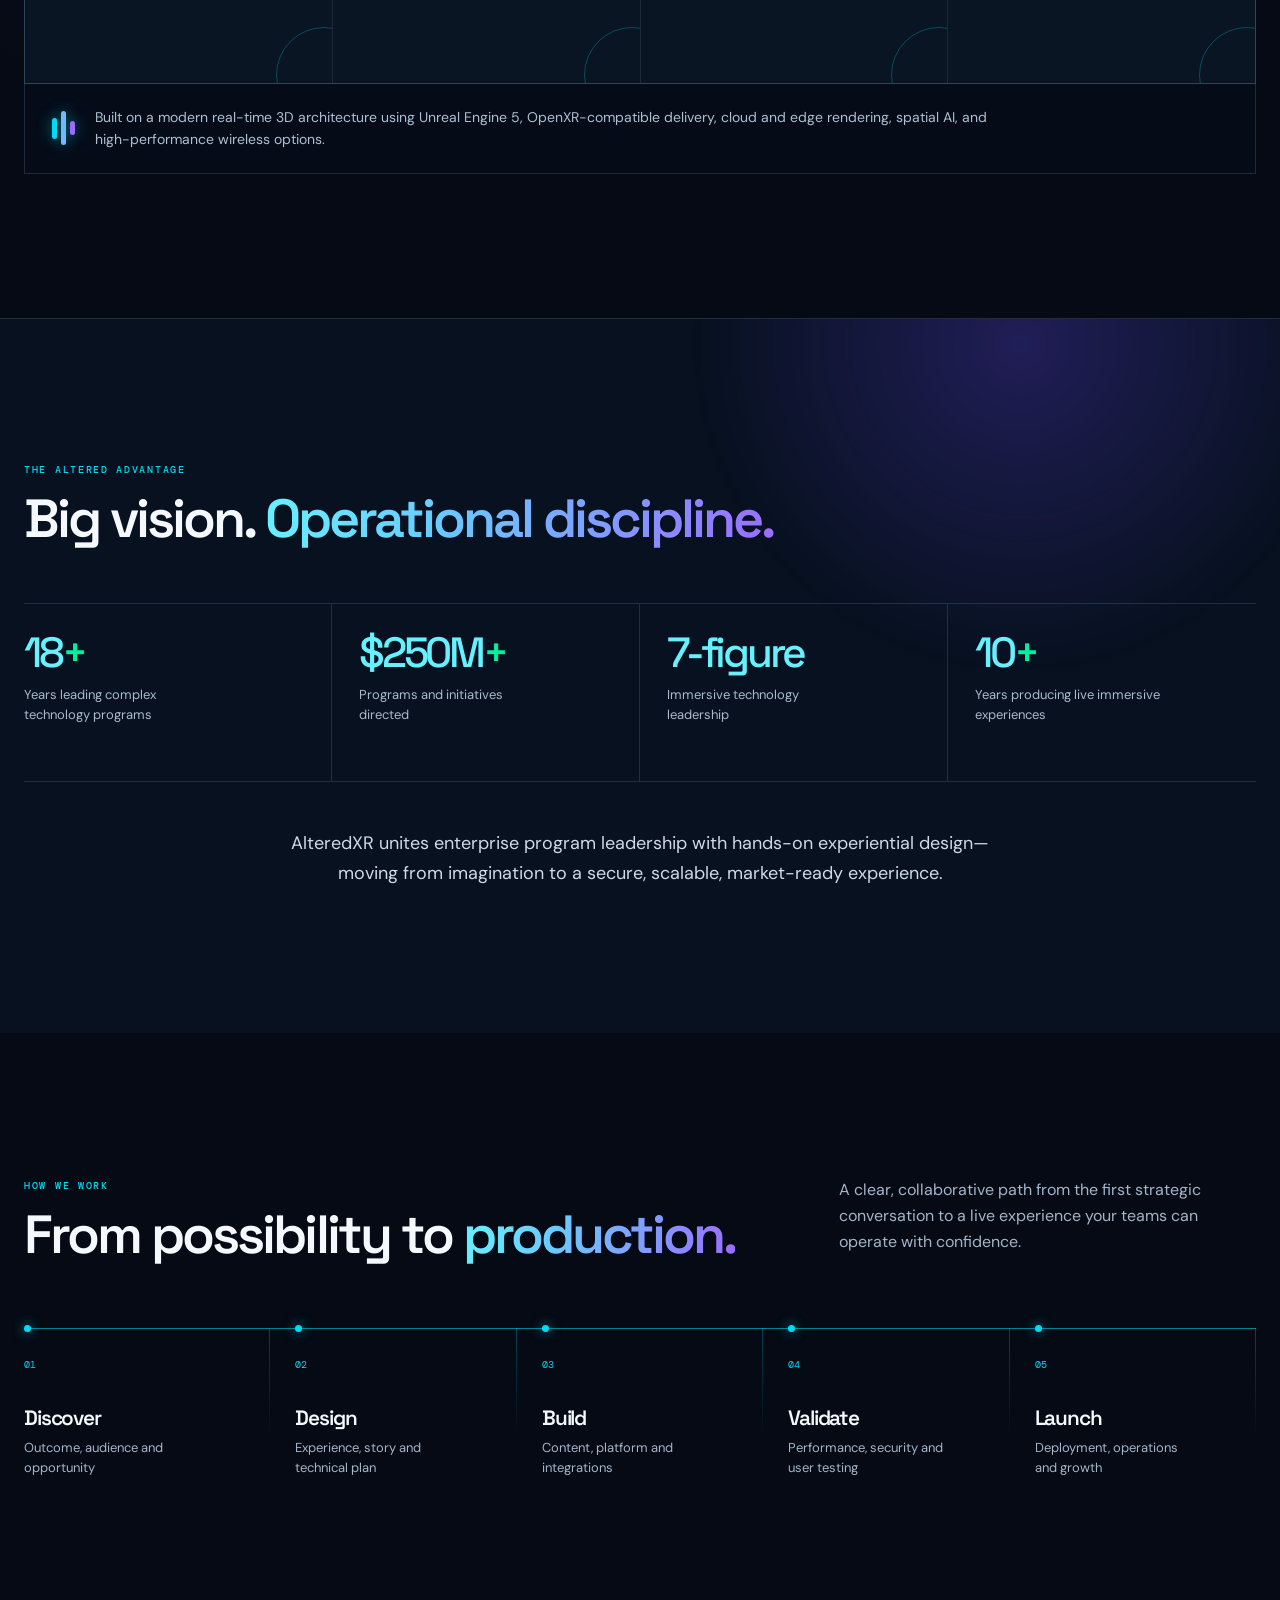
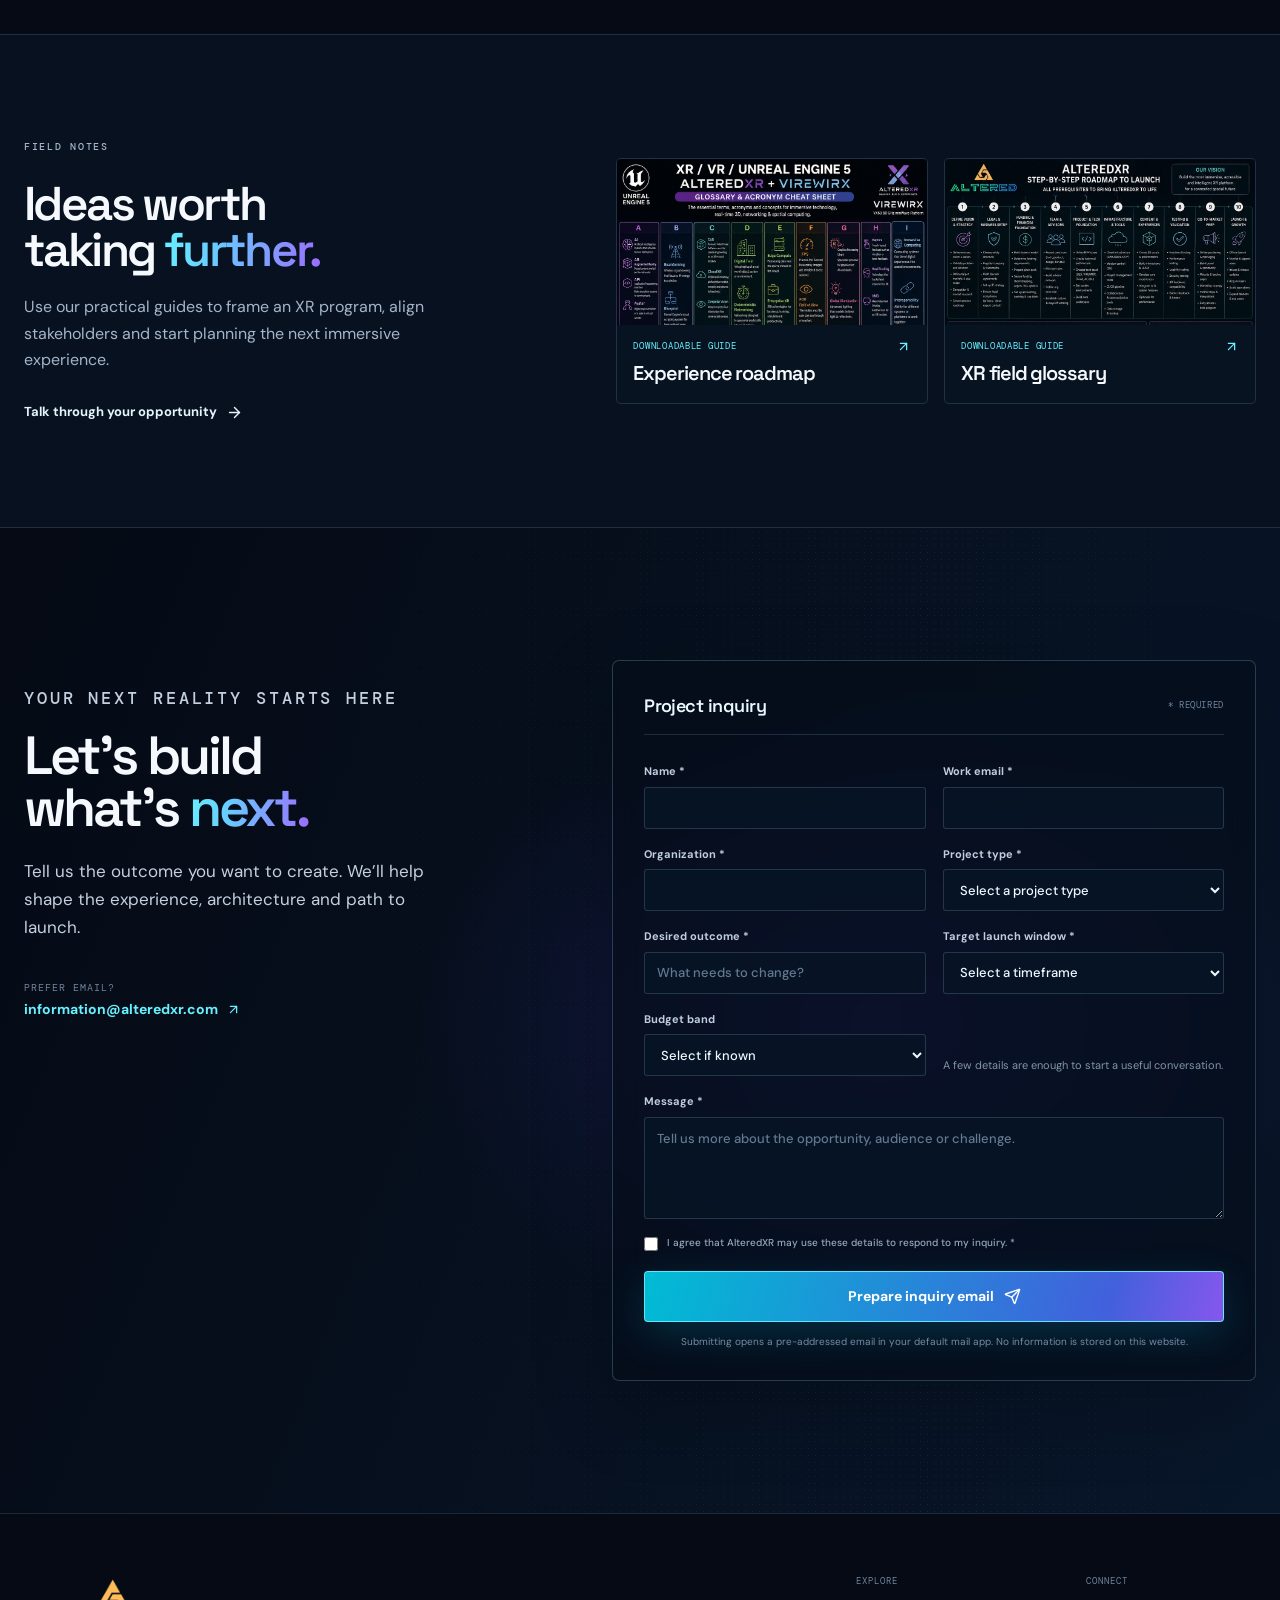
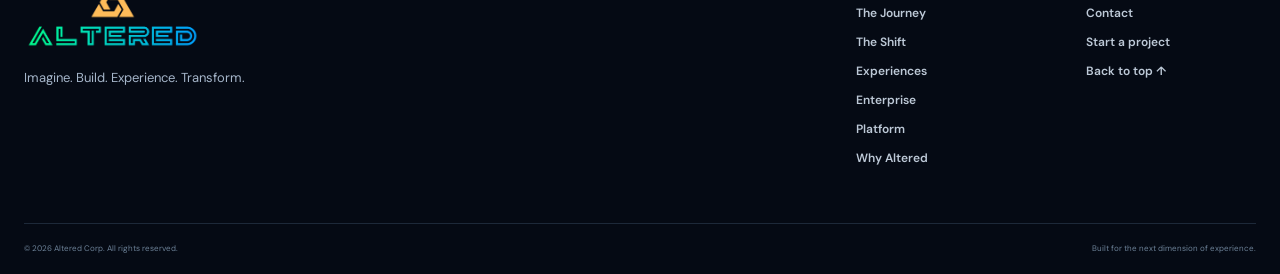
==== commit 8c4dd6cb: "Clear Journey path from embedded logo" ====
--- a/index.html
+++ b/index.html
@@ -23,8 +23,8 @@
     <meta name="twitter:image" content="./images/ue6-hero-concept_0cf11949.jpg" />
     <title>AlteredXR | Imagine. Build. Experience.</title>
     <script type="application/ld+json">{"@context":"https://schema.org","@type":"Organization","name":"AlteredXR","url":"https://alteredxr.com/","email":"information@alteredxr.com","description":"Premium immersive experiences and enterprise spatial-computing solutions."}</script>
-    <script type="module" crossorigin src="/assets/index-Dtu_jzI1.js"></script>
-    <link rel="stylesheet" crossorigin href="/assets/index-BWvloHZA.css">
+    <script type="module" crossorigin src="/assets/index-BCGVPhG6.js"></script>
+    <link rel="stylesheet" crossorigin href="/assets/index-DwbIgSju.css">
     <script src="/__manus__/debug-collector.js" defer></script>
   </head>
   <body>
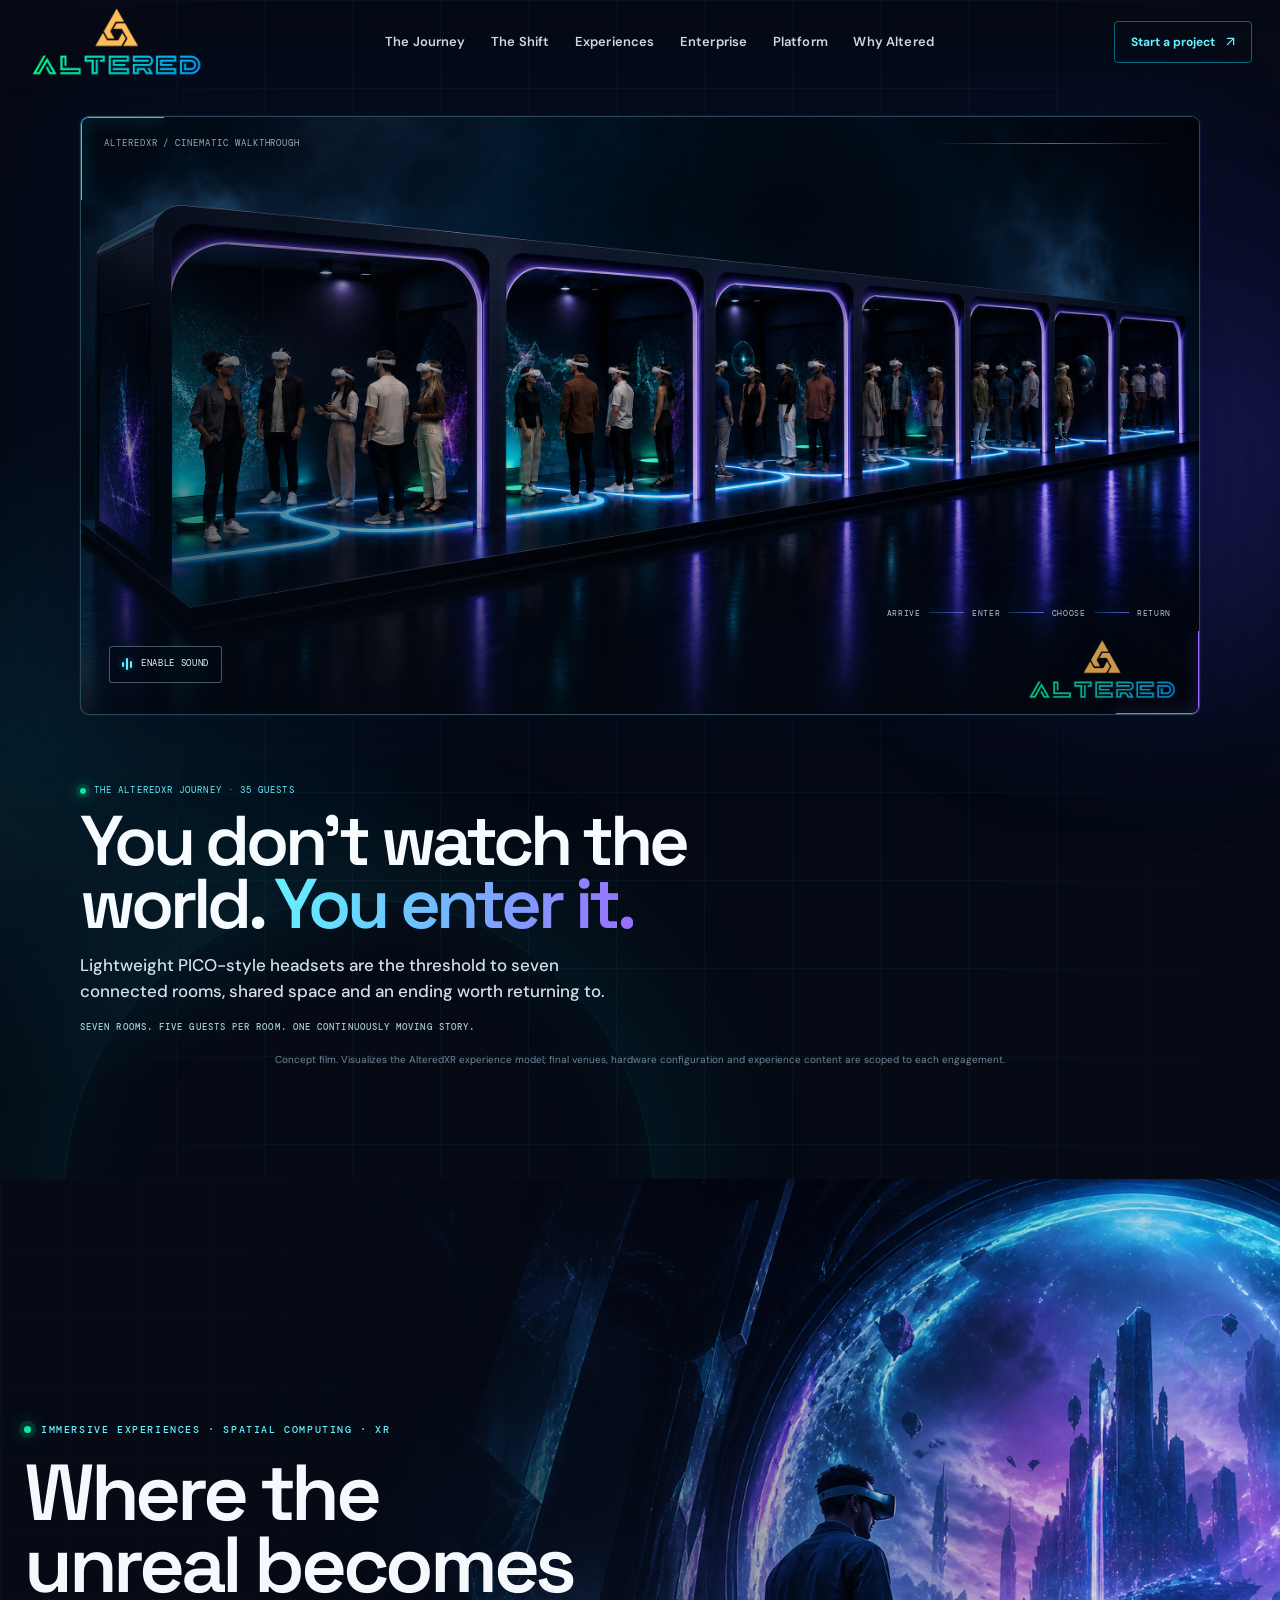
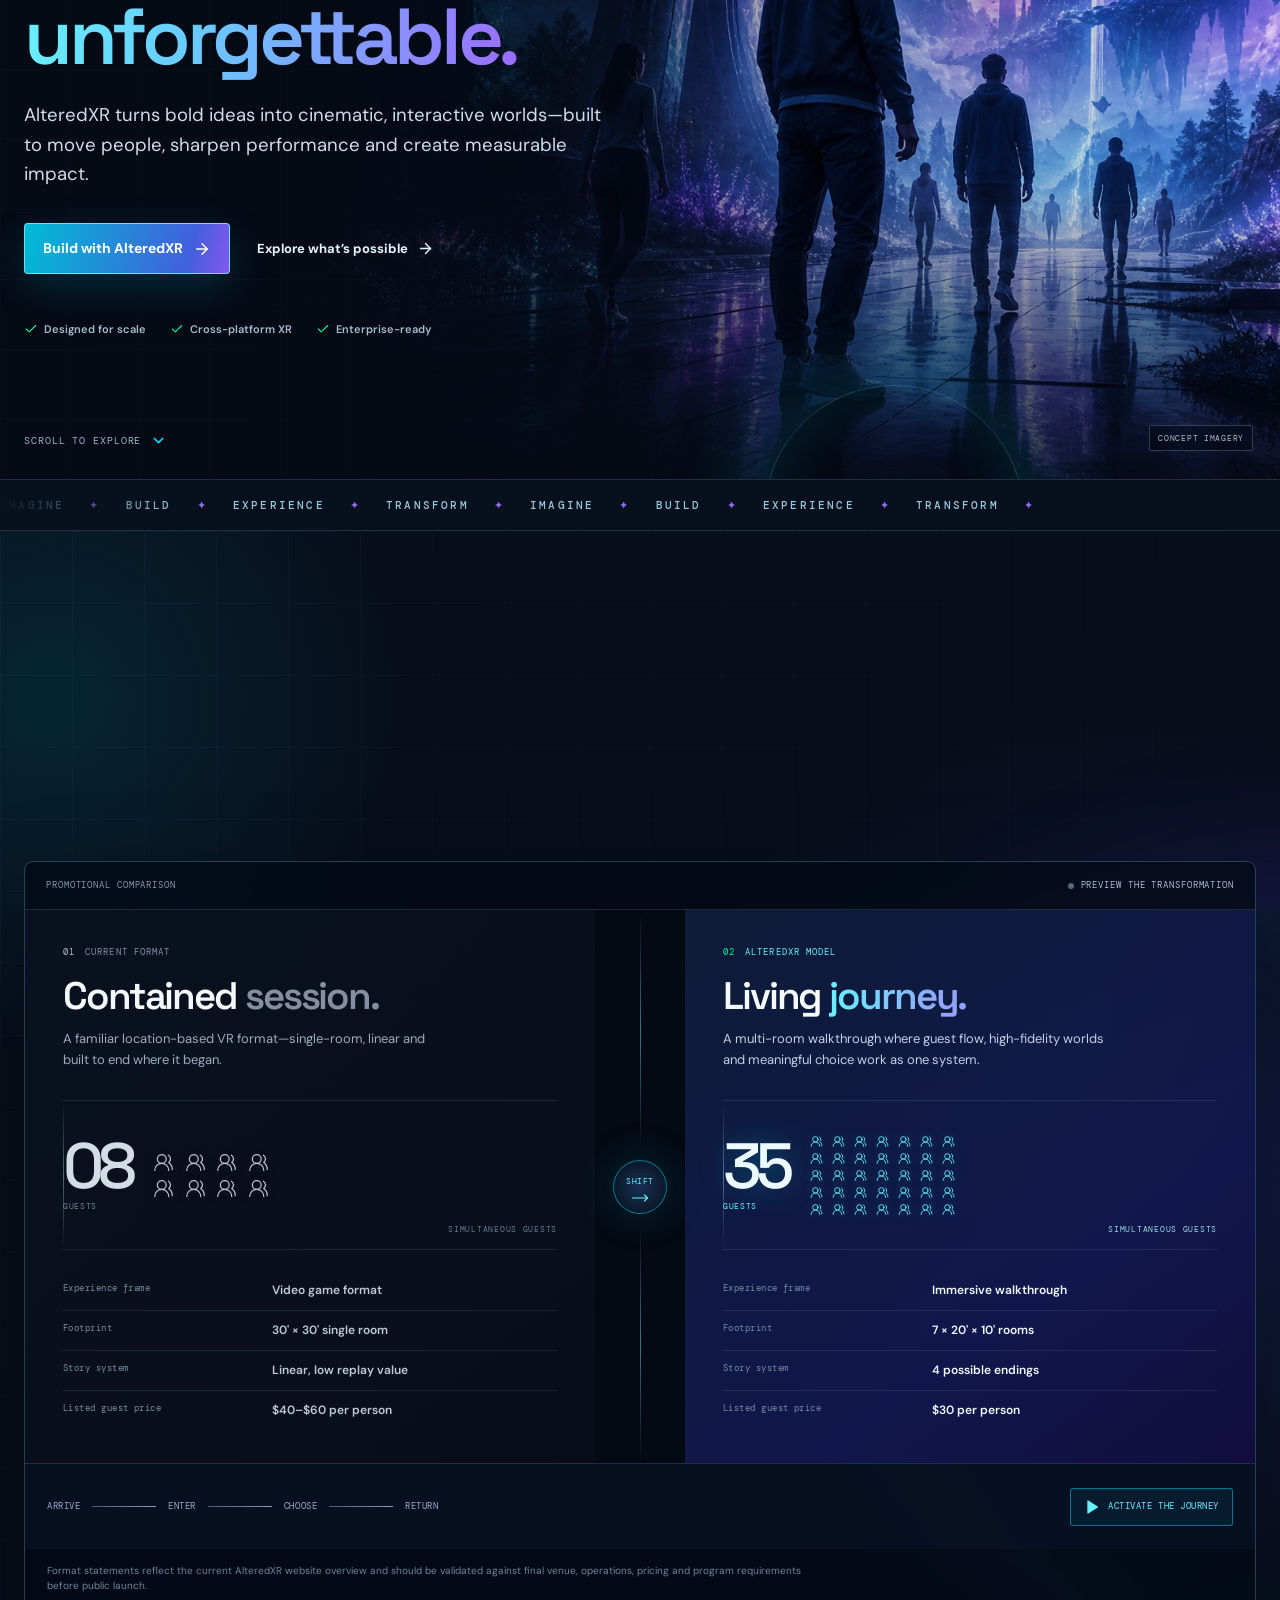
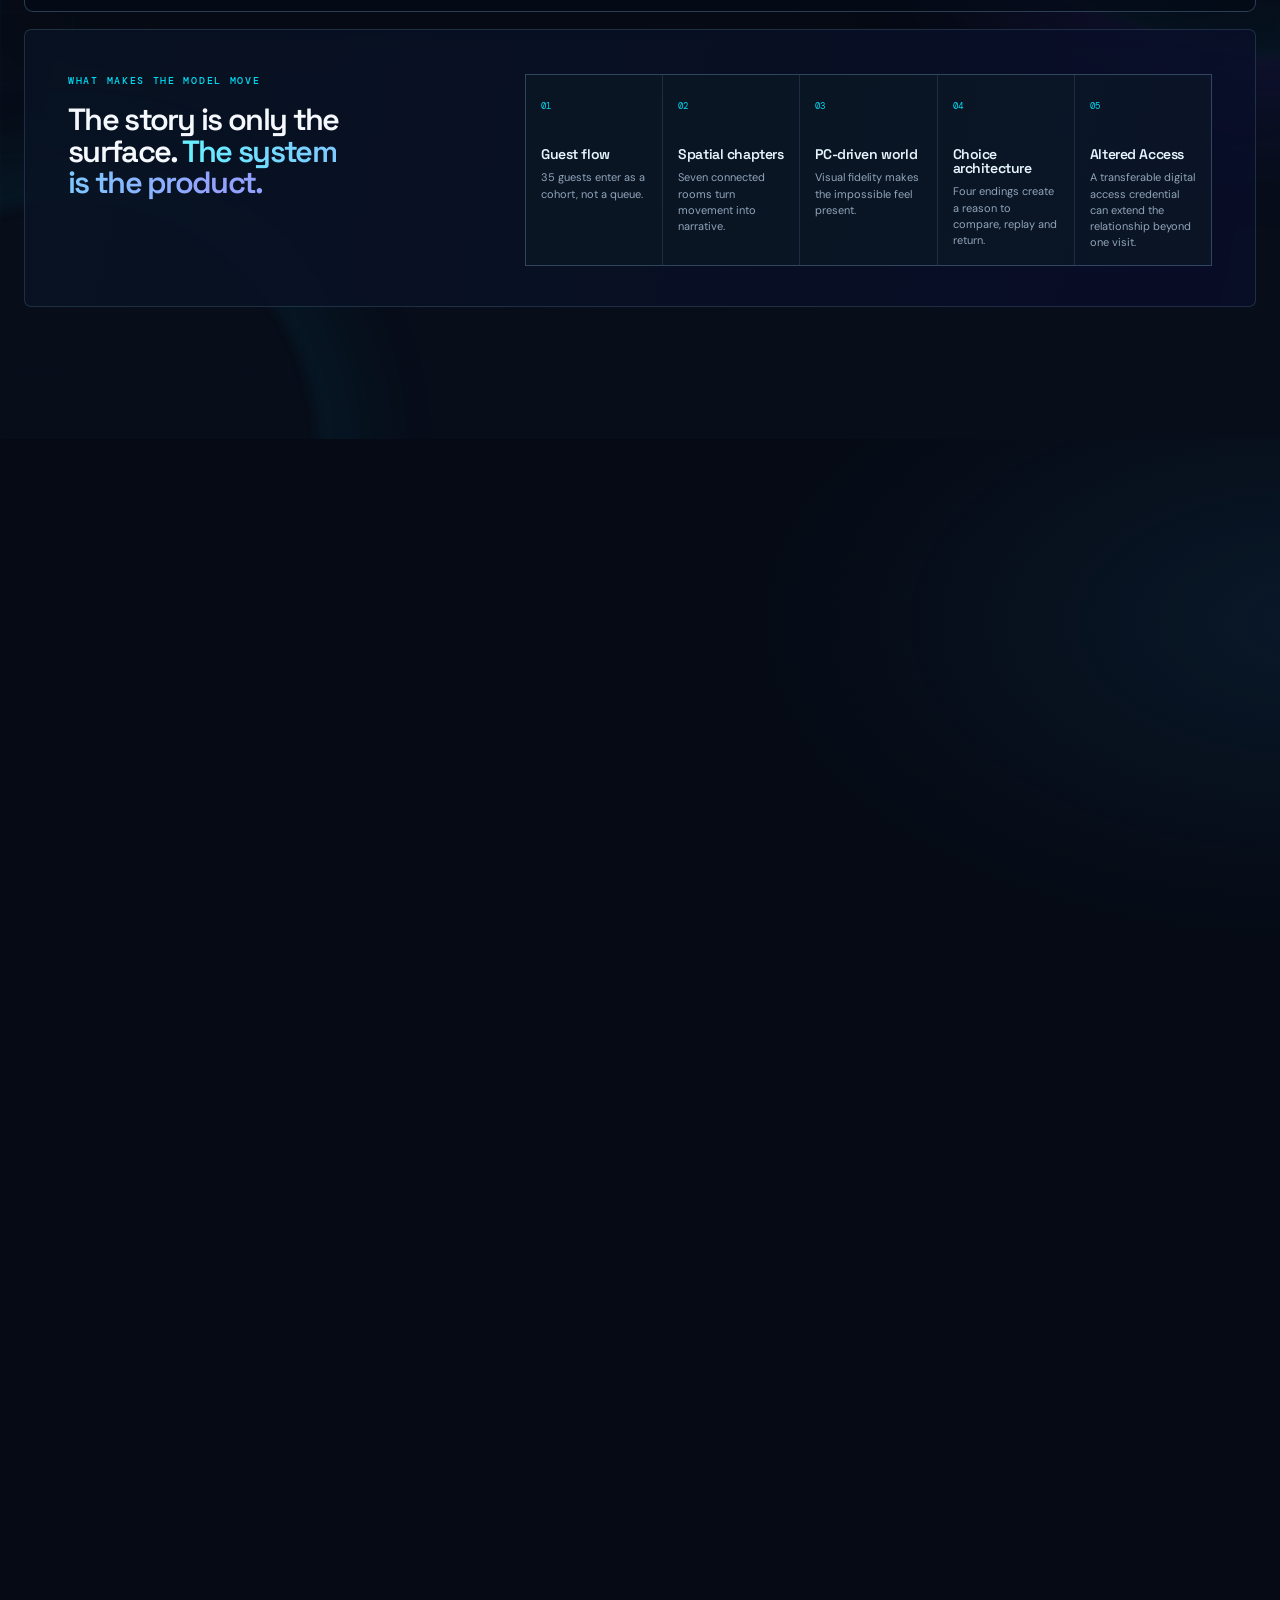
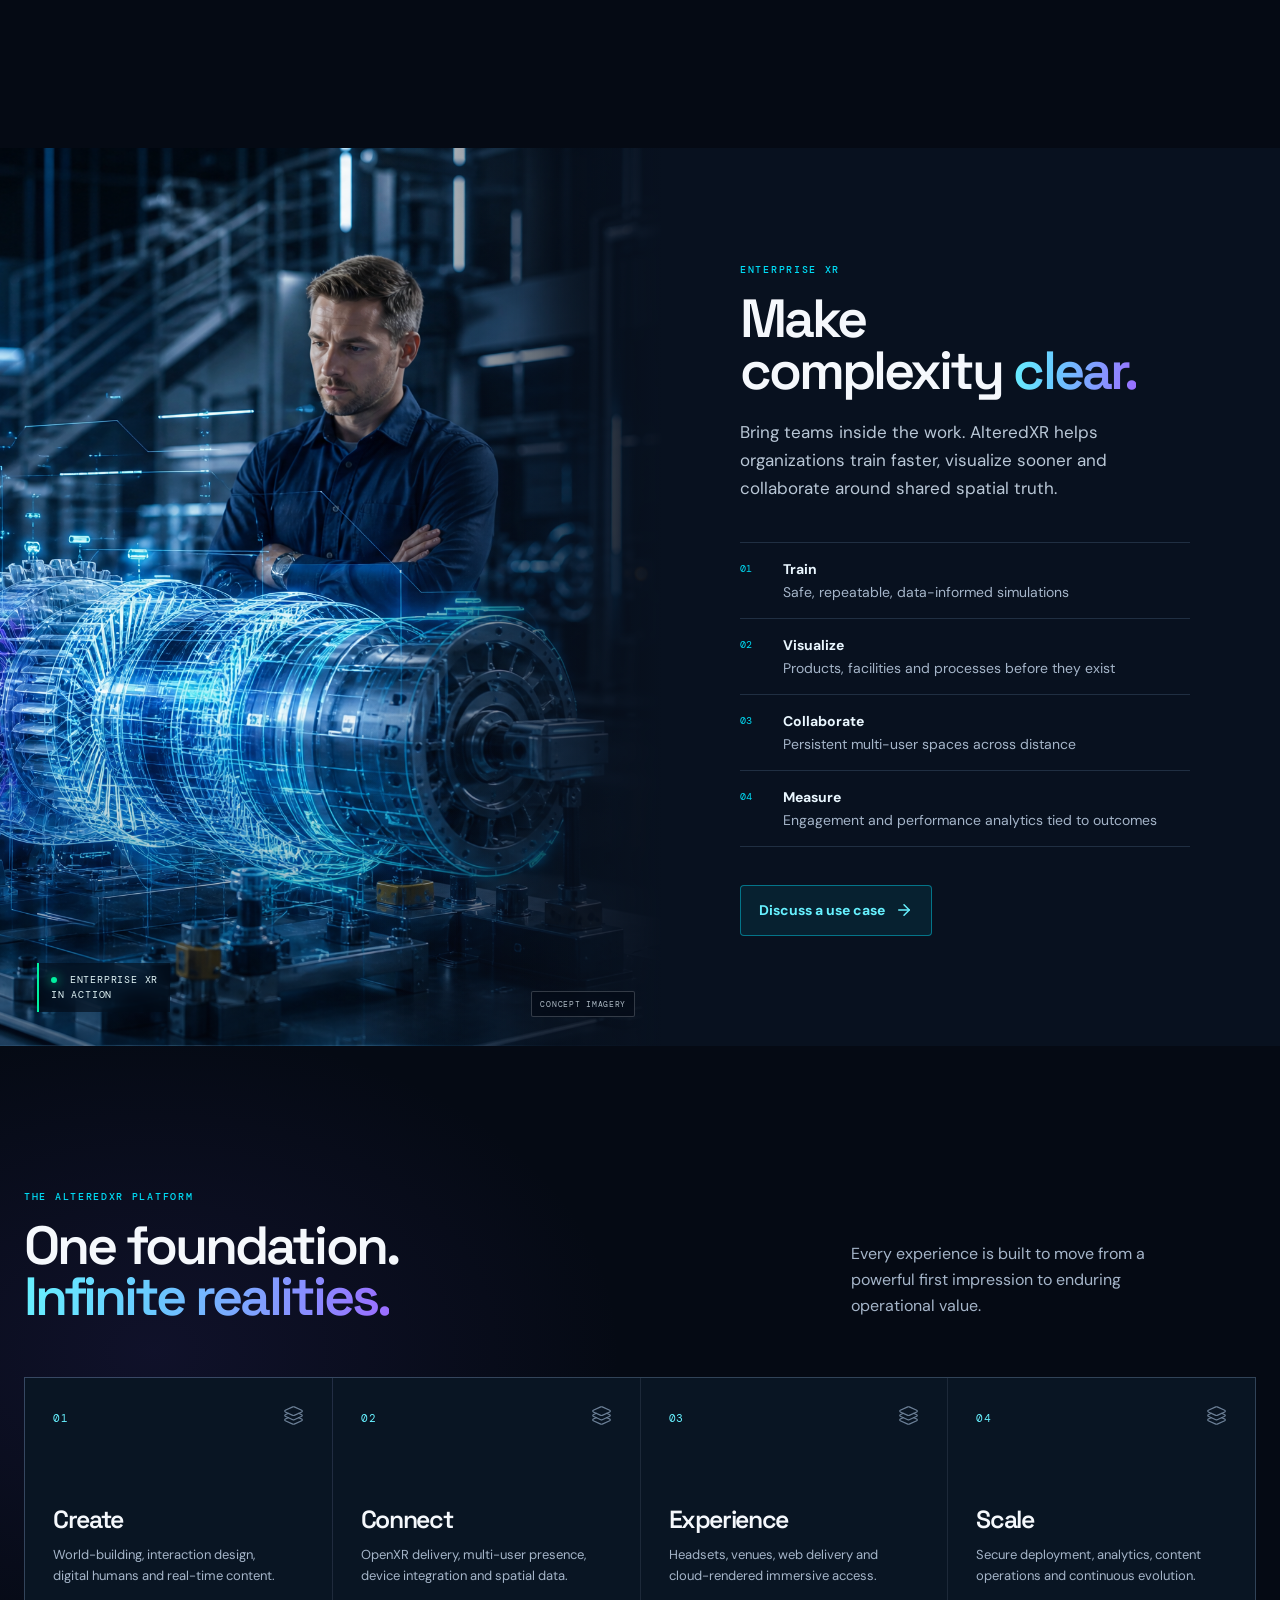
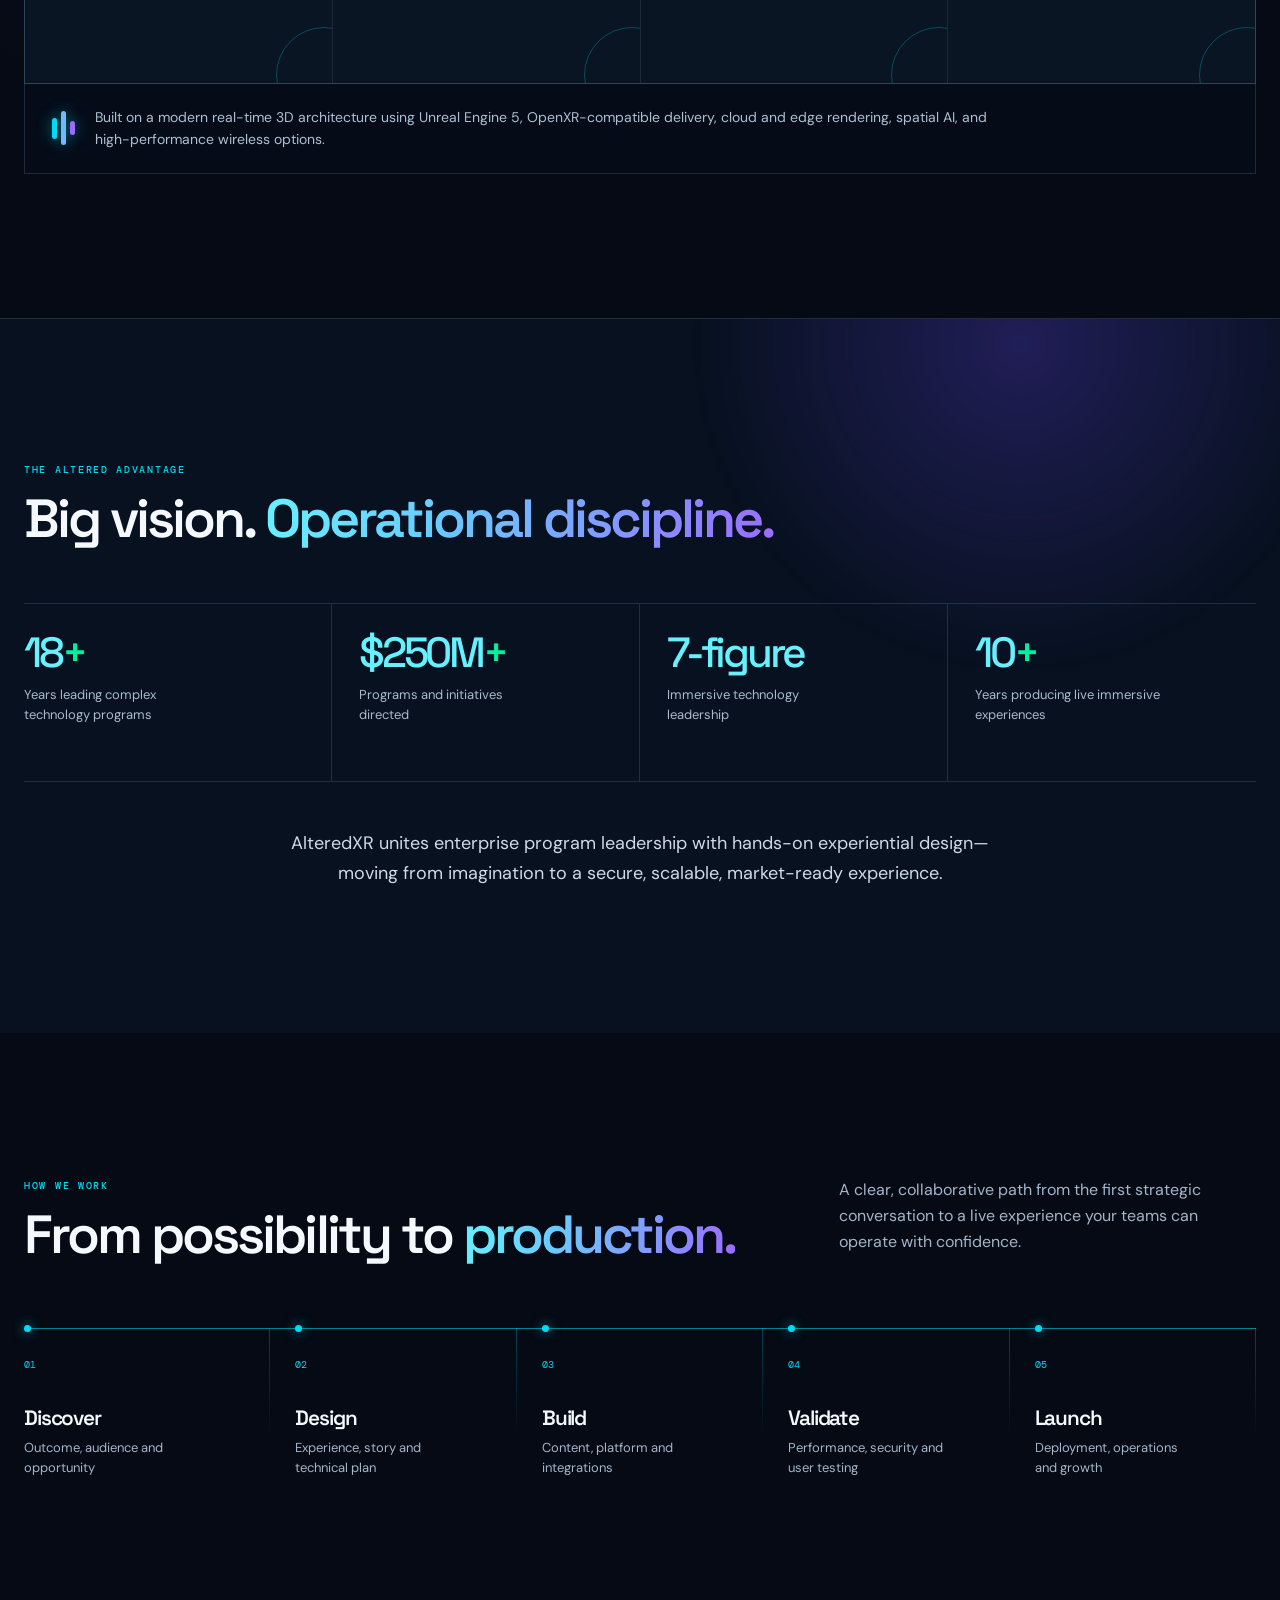
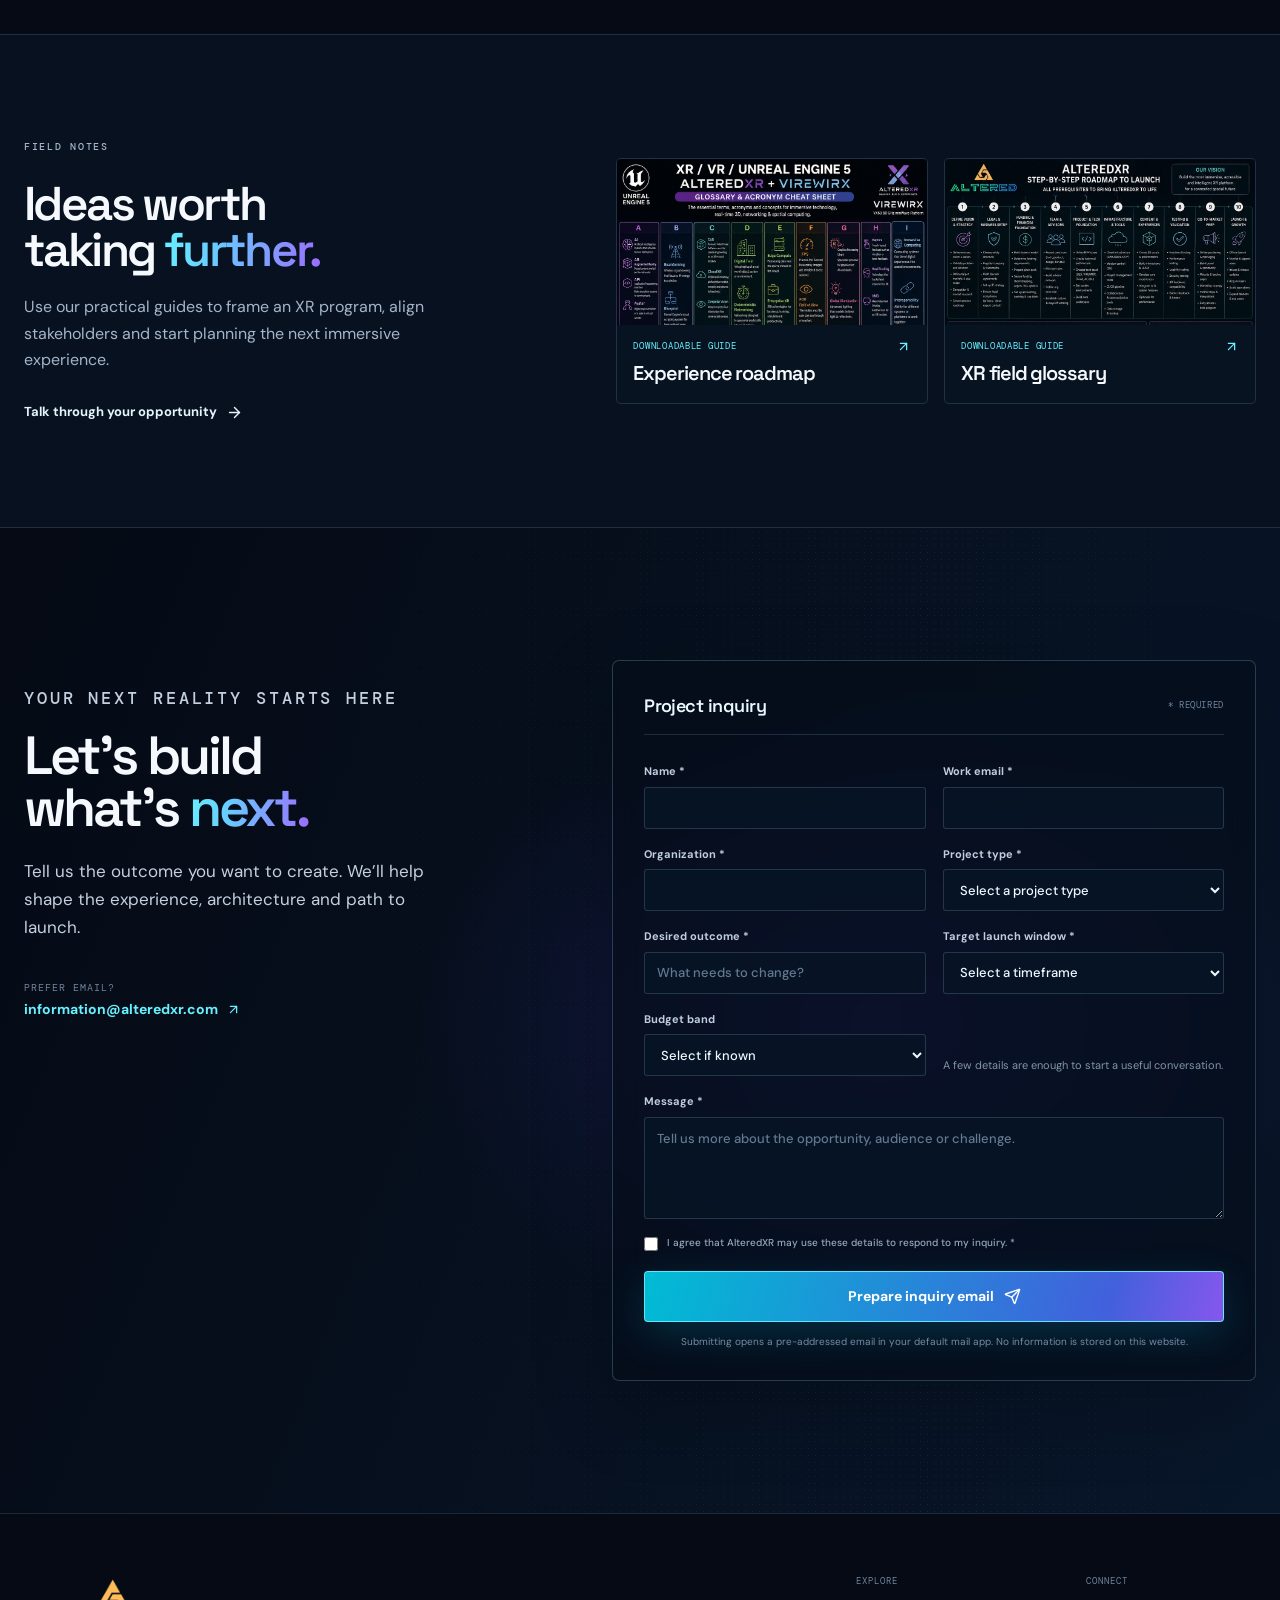
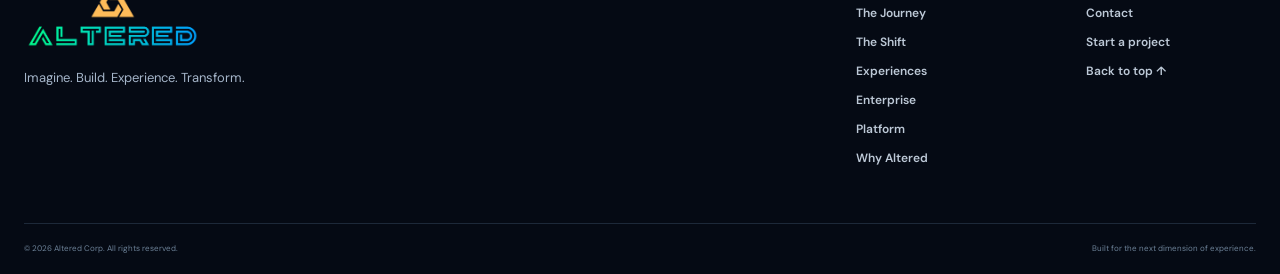
==== commit 980bdfaa: "Add responsive Journey layouts and watermark" ====
--- a/index.html
+++ b/index.html
@@ -23,8 +23,8 @@
     <meta name="twitter:image" content="./images/ue6-hero-concept_0cf11949.jpg" />
     <title>AlteredXR | Imagine. Build. Experience.</title>
     <script type="application/ld+json">{"@context":"https://schema.org","@type":"Organization","name":"AlteredXR","url":"https://alteredxr.com/","email":"information@alteredxr.com","description":"Premium immersive experiences and enterprise spatial-computing solutions."}</script>
-    <script type="module" crossorigin src="/assets/index-BCGVPhG6.js"></script>
-    <link rel="stylesheet" crossorigin href="/assets/index-DwbIgSju.css">
+    <script type="module" crossorigin src="/assets/index-D3RaebTb.js"></script>
+    <link rel="stylesheet" crossorigin href="/assets/index-DAS-kBxK.css">
     <script src="/__manus__/debug-collector.js" defer></script>
   </head>
   <body>
